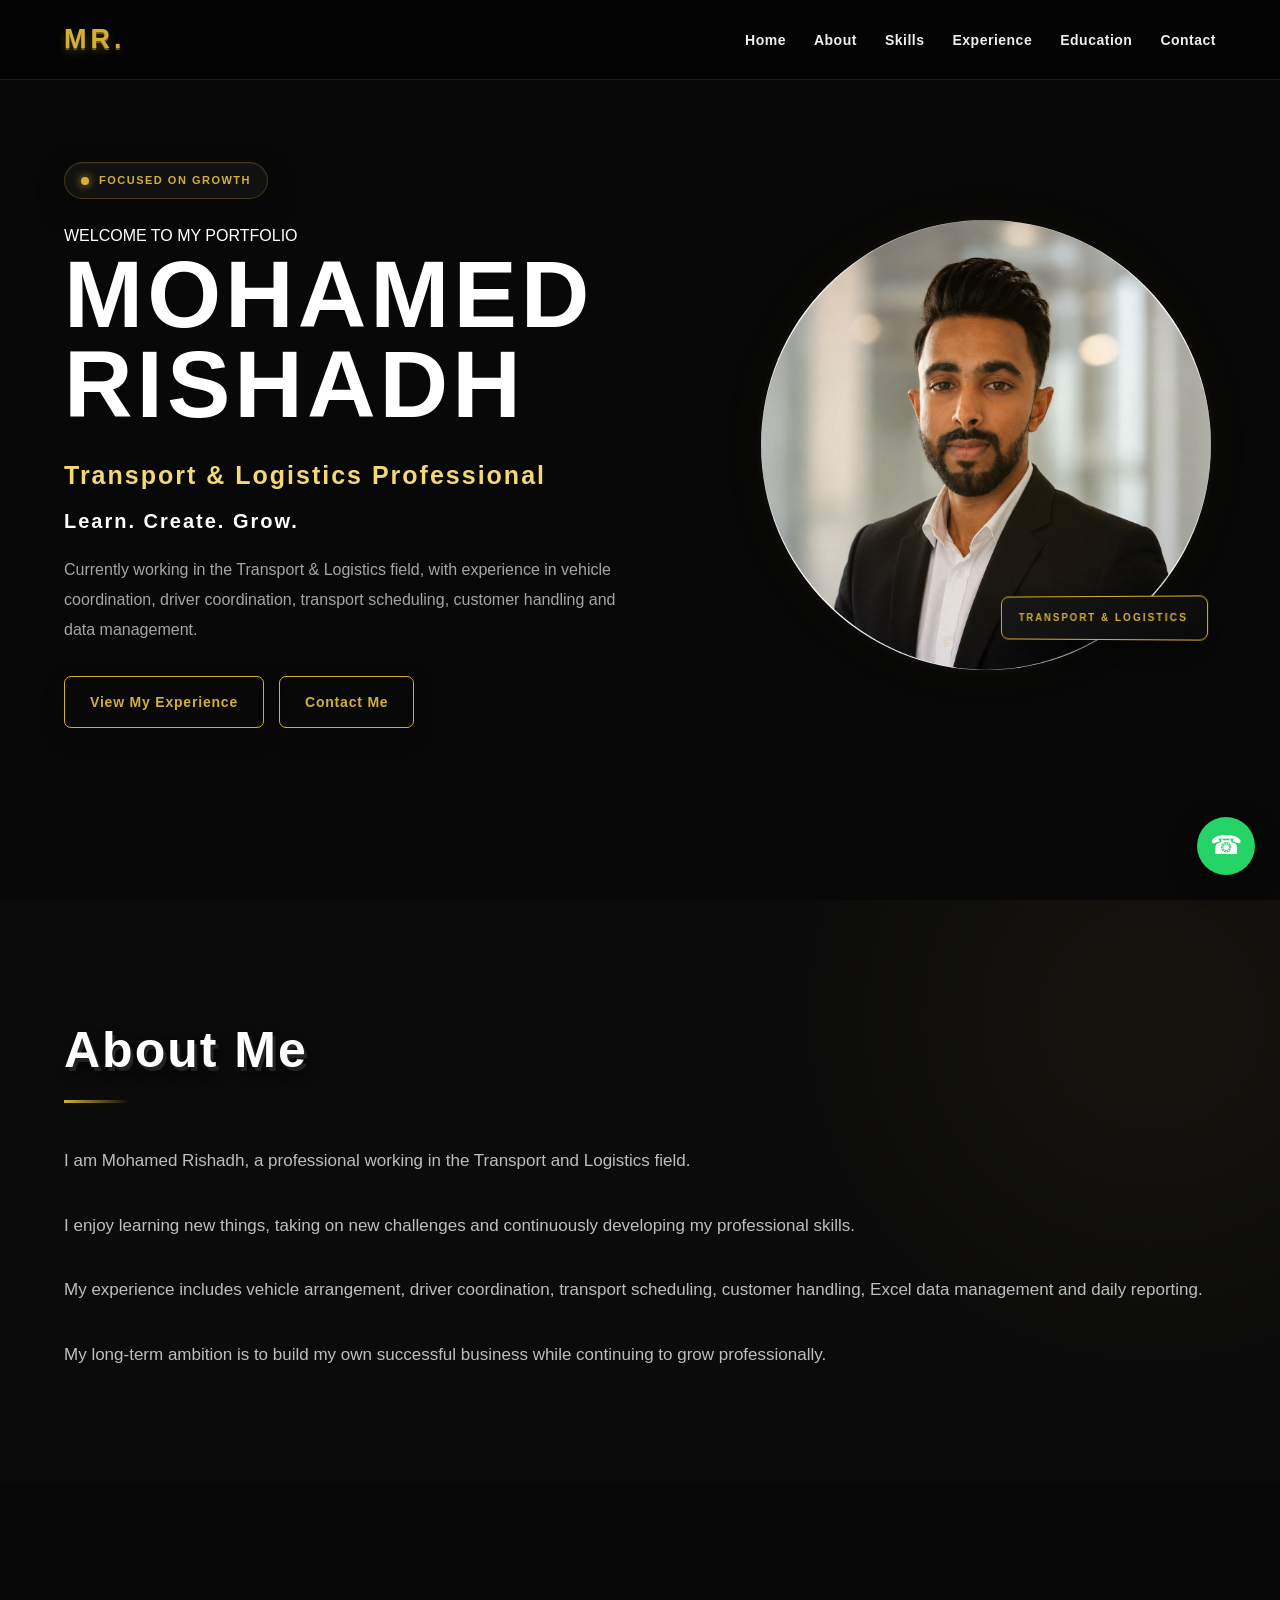
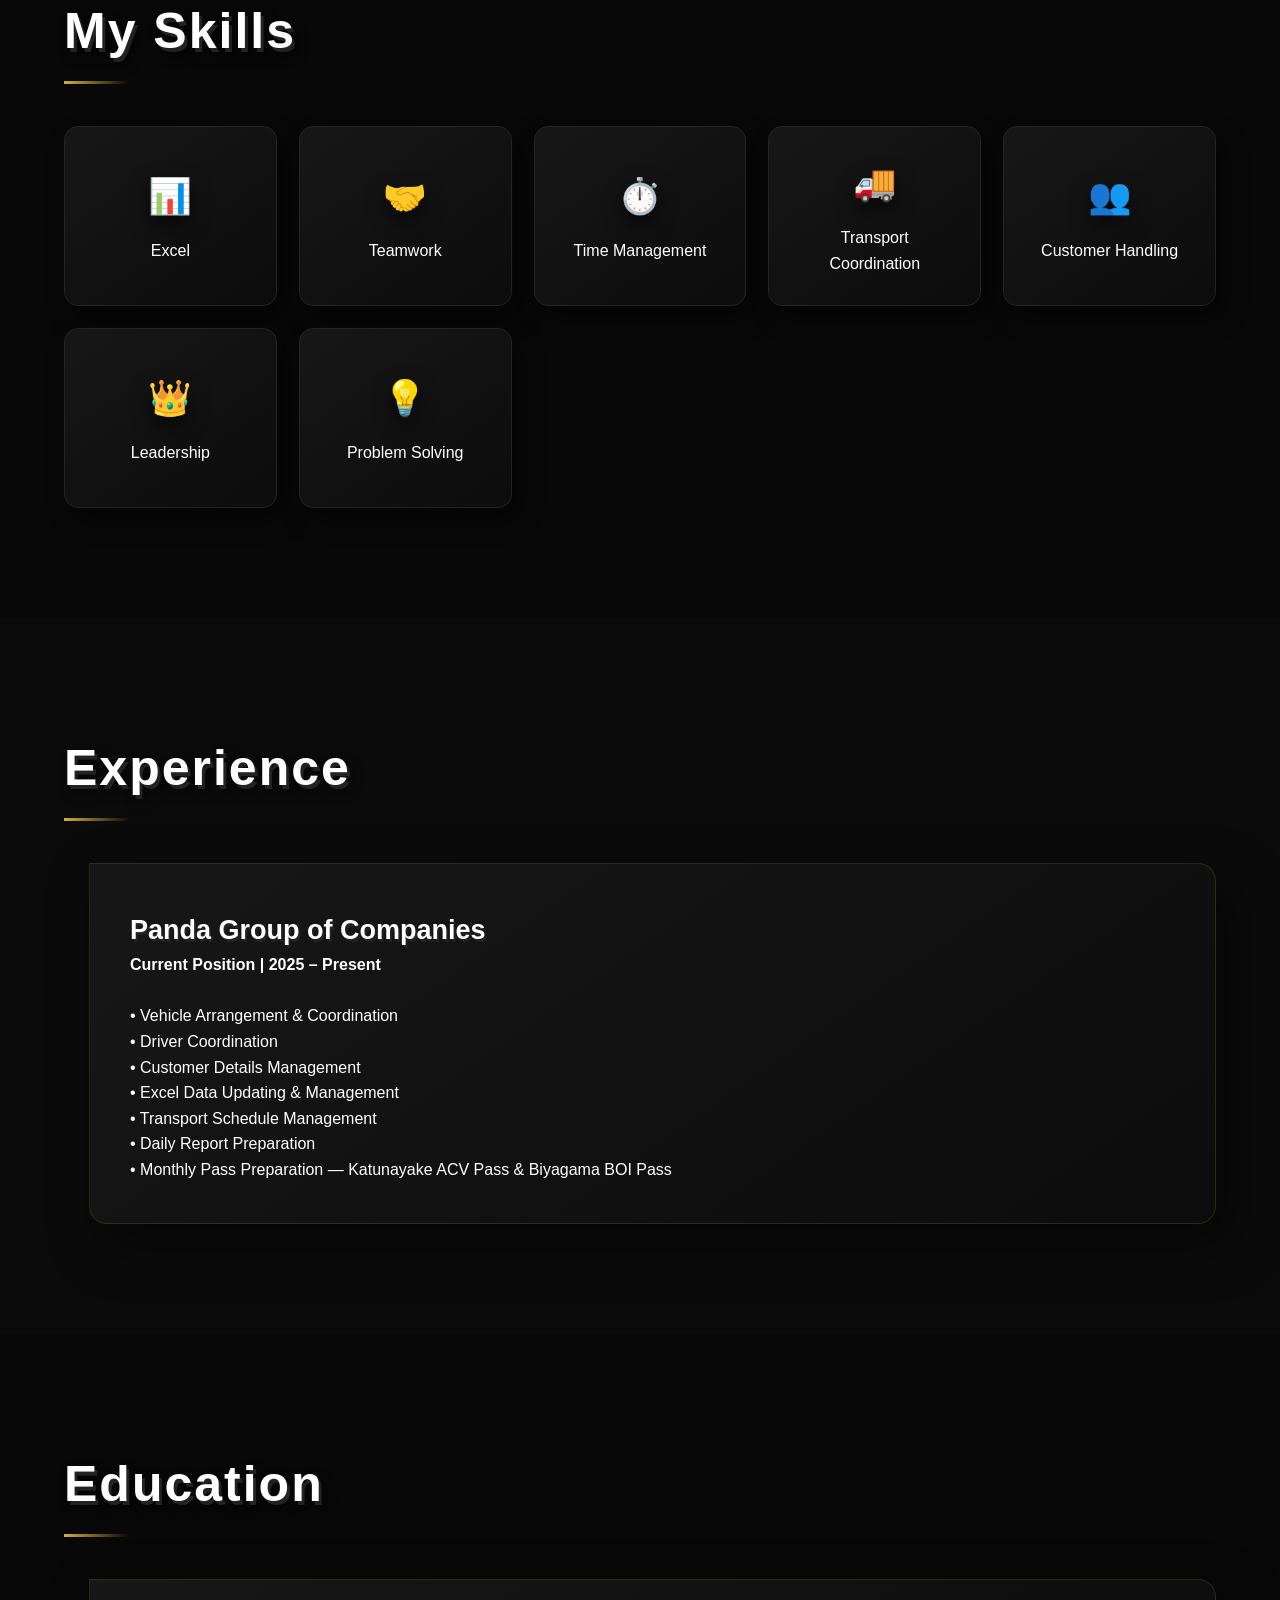
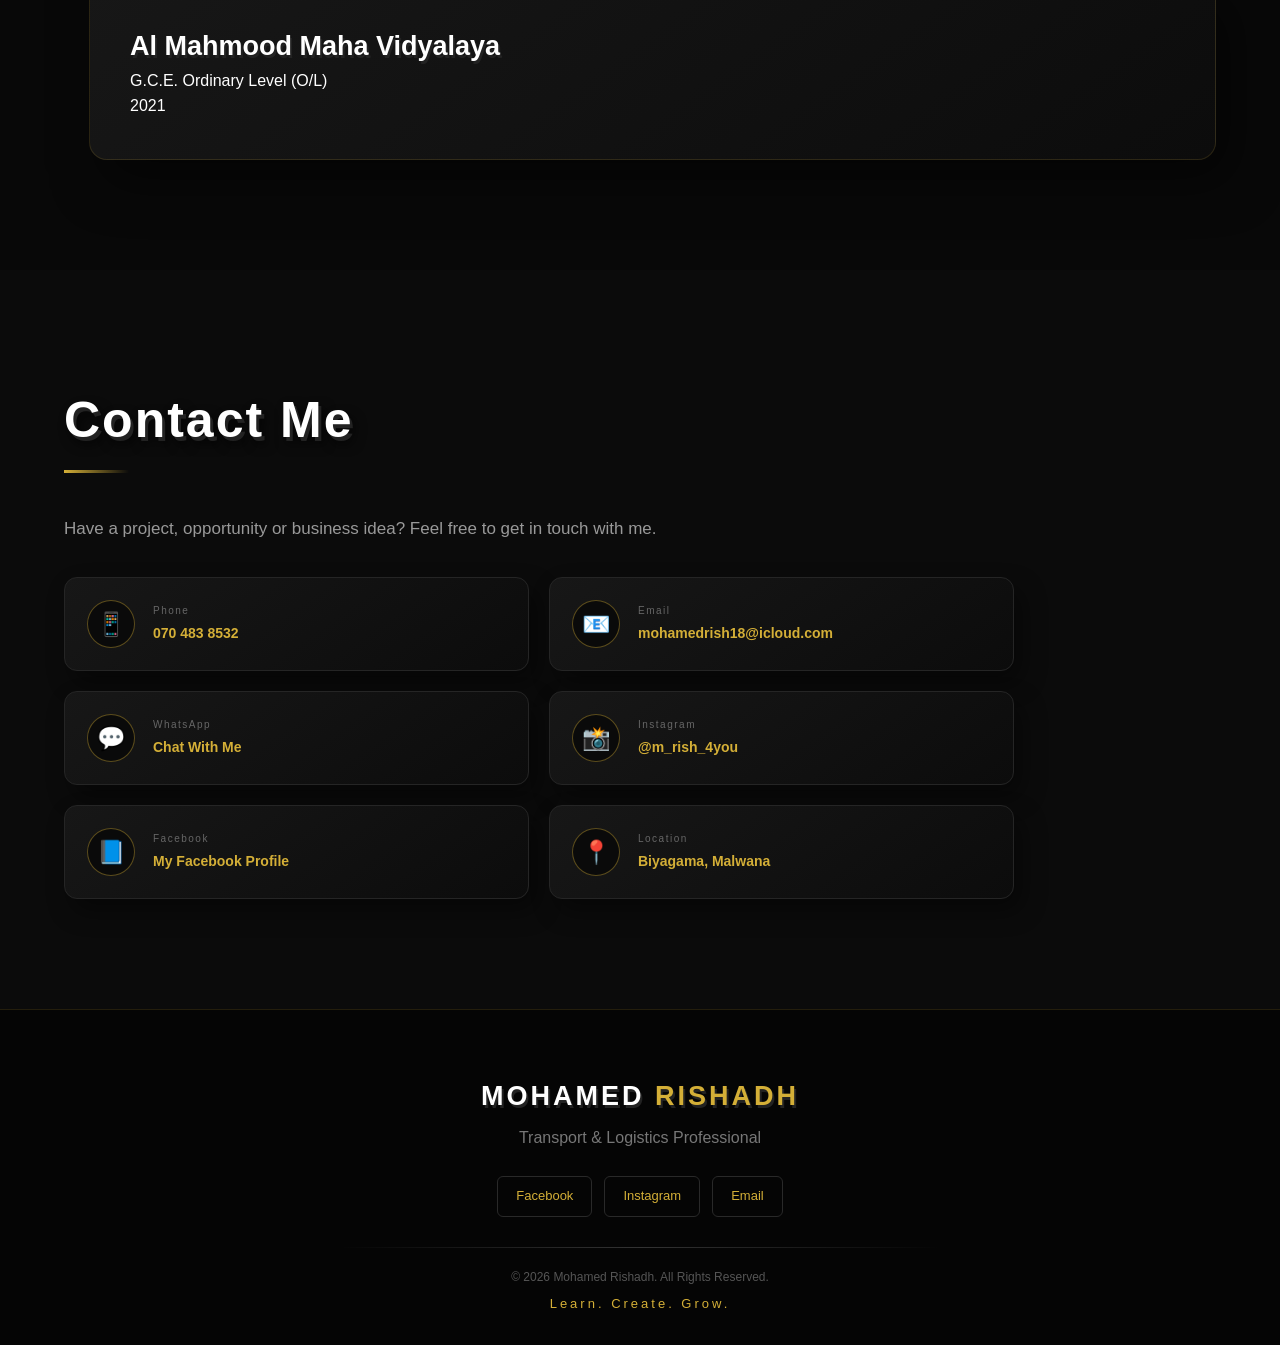
==== index.html @ c98943e2 "Revise index.html for improved content and layout Updated the HTML structure and content for the por" ====
<!DOCTYPE html>
<html lang="en">

<head>
    <meta charset="UTF-8">

    <meta name="viewport" content="width=device-width, initial-scale=1.0">

    <title>Mohamed Rishadh | Transport & Logistics Professional</title>

    <meta name="description"
        content="Mohamed Rishadh – Transport & Logistics Professional. Explore my experience, skills, education and professional portfolio.">

    <meta name="keywords"
        content="Mohamed Rishadh, Rishadh, Transport Logistics, Panda Group, Logistics Professional, Sri Lanka">

    <meta name="author" content="Mohamed Rishadh">

    <meta name="robots" content="index, follow">

    <!-- Google / Social Preview -->
    <meta property="og:title"
        content="Mohamed Rishadh | Transport & Logistics Professional">

    <meta property="og:description"
        content="Official portfolio website of Mohamed Rishadh.">

    <meta property="og:type" content="website">

    <link rel="stylesheet" href="style.css">
</head>


<body>

    <!-- =========================
         NAVIGATION
    ========================== -->

    <header class="navbar">

        <div class="container nav-content">

            <div class="logo">
                MR.
            </div>

            <nav>

                <button class="menu-btn" onclick="toggleMenu()">
                    ☰
                </button>

                <ul class="nav-links">

                    <li>
                        <a href="#home">Home</a>
                    </li>

                    <li>
                        <a href="#about">About</a>
                    </li>

                    <li>
                        <a href="#skills">Skills</a>
                    </li>

                    <li>
                        <a href="#experience">Experience</a>
                    </li>

                    <li>
                        <a href="#education">Education</a>
                    </li>

                    <li>
                        <a href="#contact">Contact</a>
                    </li>

                </ul>

            </nav>

        </div>

    </header>



    <!-- =========================
         HERO
    ========================== -->

    <section class="hero" id="home">

        <div class="container hero-layout">

            <!-- LEFT -->

            <div class="hero-content">

                <div class="status-badge">

                    <span class="status-dot"></span>

                    FOCUSED ON GROWTH

                </div>


                <p class="gold">
                    WELCOME TO MY PORTFOLIO
                </p>


                <h1>

                    MOHAMED

                    <br>

                    <span class="gold">
                        RISHADH
                    </span>

                </h1>


                <!-- CURRENT JOB -->

                <h2>
                    Transport & Logistics Professional
                </h2>


                <p class="hero-tagline">
                    Learn. Create. Grow.
                </p>


                <p class="hero-description">

                    Currently working in the Transport & Logistics field,
                    with experience in vehicle coordination, driver coordination,
                    transport scheduling, customer handling and data management.

                </p>


                <div class="hero-buttons">

                    <a href="#experience" class="btn">
                        View My Experience
                    </a>


                    <a href="#contact" class="btn btn-outline">
                        Contact Me
                    </a>

                </div>

            </div>



            <!-- RIGHT PHOTO -->

            <div class="hero-photo">

                <div class="photo-glow"></div>


                <img src="profile.jpg.png"
                    alt="Mohamed Rishadh"
                    class="profile-photo">


                <div class="photo-badge">

                    TRANSPORT & LOGISTICS

                </div>

            </div>

        </div>

    </section>



    <!-- =========================
         ABOUT
    ========================== -->

    <section id="about">

        <div class="container">

            <h2 class="section-title">
                About Me
            </h2>


            <p class="about-text">

                I am Mohamed Rishadh, a professional working in the
                Transport and Logistics field.

                <br><br>

                I enjoy learning new things, taking on new challenges
                and continuously developing my professional skills.

                <br><br>

                My experience includes vehicle arrangement,
                driver coordination, transport scheduling,
                customer handling, Excel data management and
                daily reporting.

                <br><br>

                My long-term ambition is to build my own successful
                business while continuing to grow professionally.

            </p>

        </div>

    </section>



    <!-- =========================
         SKILLS
    ========================== -->

    <section id="skills">

        <div class="container">

            <h2 class="section-title">
                My Skills
            </h2>


            <div class="skills-grid">


                <div class="skill-card">

                    <span class="skill-icon">
                        📊
                    </span>

                    <span>
                        Excel
                    </span>

                </div>



                <div class="skill-card">

                    <span class="skill-icon">
                        🤝
                    </span>

                    <span>
                        Teamwork
                    </span>

                </div>



                <div class="skill-card">

                    <span class="skill-icon">
                        ⏱️
                    </span>

                    <span>
                        Time Management
                    </span>

                </div>



                <div class="skill-card">

                    <span class="skill-icon">
                        🚚
                    </span>

                    <span>
                        Transport Coordination
                    </span>

                </div>



                <div class="skill-card">

                    <span class="skill-icon">
                        👥
                    </span>

                    <span>
                        Customer Handling
                    </span>

                </div>



                <div class="skill-card">

                    <span class="skill-icon">
                        👑
                    </span>

                    <span>
                        Leadership
                    </span>

                </div>



                <div class="skill-card">

                    <span class="skill-icon">
                        💡
                    </span>

                    <span>
                        Problem Solving
                    </span>

                </div>

            </div>

        </div>

    </section>



    <!-- =========================
         EXPERIENCE
    ========================== -->

    <section id="experience">

        <div class="container">

            <h2 class="section-title">
                Experience
            </h2>


            <div class="experience-card">

                <h3>
                    Panda Group of Companies
                </h3>


                <p>
                    <strong>
                        Current Position | 2025 – Present
                    </strong>
                </p>


                <br>


                <p>
                    • Vehicle Arrangement & Coordination
                </p>


                <p>
                    • Driver Coordination
                </p>


                <p>
                    • Customer Details Management
                </p>


                <p>
                    • Excel Data Updating & Management
                </p>


                <p>
                    • Transport Schedule Management
                </p>


                <p>
                    • Daily Report Preparation
                </p>


                <p>
                    • Monthly Pass Preparation — Katunayake ACV Pass
                    & Biyagama BOI Pass
                </p>

            </div>

        </div>

    </section>



    <!-- =========================
         EDUCATION
    ========================== -->

    <section id="education">

        <div class="container">

            <h2 class="section-title">
                Education
            </h2>


            <div class="experience-card">

                <h3>
                    Al Mahmood Maha Vidyalaya
                </h3>


                <p>
                    G.C.E. Ordinary Level (O/L)
                </p>


                <p>
                    2021
                </p>

            </div>

        </div>

    </section>



    <!-- =========================
         CONTACT
    ========================== -->

    <section id="contact">

        <div class="container">

            <h2 class="section-title">
                Contact Me
            </h2>


            <p class="contact-intro">

                Have a project, opportunity or business idea?

                Feel free to get in touch with me.

            </p>


            <div class="contact-grid">


                <!-- PHONE -->

                <a href="tel:+94704838532"
                    class="contact-card">

                    <span class="contact-icon">
                        📱
                    </span>

                    <span>

                        <small>
                            Phone
                        </small>

                        <strong>
                            070 483 8532
                        </strong>

                    </span>

                </a>



                <!-- EMAIL -->

                <a href="mailto:mohamedrish18@icloud.com"
                    class="contact-card">

                    <span class="contact-icon">
                        📧
                    </span>

                    <span>

                        <small>
                            Email
                        </small>

                        <strong>
                            mohamedrish18@icloud.com
                        </strong>

                    </span>

                </a>



                <!-- WHATSAPP -->

                <a href="https://wa.me/94704838532"
                    target="_blank"
                    class="contact-card">

                    <span class="contact-icon">
                        💬
                    </span>

                    <span>

                        <small>
                            WhatsApp
                        </small>

                        <strong>
                            Chat With Me
                        </strong>

                    </span>

                </a>



                <!-- INSTAGRAM -->

                <a href="https://www.instagram.com/m_rish_4you"
                    target="_blank"
                    class="contact-card">

                    <span class="contact-icon">
                        📸
                    </span>

                    <span>

                        <small>
                            Instagram
                        </small>

                        <strong>
                            @m_rish_4you
                        </strong>

                    </span>

                </a>



                <!-- FACEBOOK -->

                <a href="https://www.facebook.com/share/1R2MmjTB9F/?mibextid=wwXIfr"
                    target="_blank"
                    class="contact-card">

                    <span class="contact-icon">
                        📘
                    </span>

                    <span>

                        <small>
                            Facebook
                        </small>

                        <strong>
                            My Facebook Profile
                        </strong>

                    </span>

                </a>



                <!-- LOCATION -->

                <div class="contact-card">

                    <span class="contact-icon">
                        📍
                    </span>

                    <span>

                        <small>
                            Location
                        </small>

                        <strong>
                            Biyagama, Malwana
                        </strong>

                    </span>

                </div>


            </div>

        </div>

    </section>



    <!-- =========================
         FOOTER
    ========================== -->

    <footer>

        <div class="footer-content">


            <h3>

                MOHAMED

                <span>
                    RISHADH
                </span>

            </h3>


            <p>
                Transport & Logistics Professional
            </p>


            <div class="social-links">


                <a href="https://www.facebook.com/share/1R2MmjTB9F/?mibextid=wwXIfr"
                    target="_blank">

                    Facebook

                </a>


                <a href="https://www.instagram.com/m_rish_4you"
                    target="_blank">

                    Instagram

                </a>


                <a href="mailto:mohamedrish18@icloud.com">

                    Email

                </a>


            </div>


            <div class="footer-line"></div>


            <p class="copyright">

                © 2026 Mohamed Rishadh.
                All Rights Reserved.

            </p>


            <p class="tagline">

                Learn. Create. Grow.

            </p>


        </div>

    </footer>



    <!-- =========================
         WHATSAPP FLOATING BUTTON
    ========================== -->

    <a href="https://wa.me/94704838532"
        class="whatsapp-btn"
        target="_blank"
        aria-label="Chat on WhatsApp">

        ☎

    </a>



    <!-- =========================
         SCROLL TO TOP
    ========================== -->

    <button id="topBtn"
        onclick="scrollToTop()"
        aria-label="Back to top">

        ↑

    </button>



    <!-- =========================
         JAVASCRIPT
    ========================== -->

    <script>

        /* Mobile Menu */

        function toggleMenu() {

            document
                .querySelector(".nav-links")
                .classList
                .toggle("active");

        }



        /* Scroll To Top */

        const topBtn =
            document.getElementById("topBtn");


        window.addEventListener("scroll", function () {

            if (window.scrollY > 400) {

                topBtn.classList.add("show");

            } else {

                topBtn.classList.remove("show");

            }

        });



        function scrollToTop() {

            window.scrollTo({

                top: 0,

                behavior: "smooth"

            });

        }


    </script>


</body>

</html>
---- style.css ----
/* =========================================================
   MOHAMED RISHADH
   PREMIUM 3D DARK GOLD PORTFOLIO
========================================================= */

* {
    margin: 0;
    padding: 0;
    box-sizing: border-box;
}

html {
    scroll-behavior: smooth;
}

body {
    font-family: Arial, Helvetica, sans-serif;
    background: #070707;
    color: #ffffff;
    line-height: 1.6;
    overflow-x: hidden;
}

body::selection {
    background: #d4af37;
    color: #000;
}

:root {
    --gold: #d4af37;
    --gold-light: #f3d875;
    --gold-dark: #8d6d16;
    --black: #070707;
    --dark: #0d0d0d;
    --card: #111111;
    --text: #ffffff;
    --muted: #999999;
}


/* =========================================================
   CONTAINER
========================================================= */

.container {
    width: 90%;
    max-width: 1200px;
    margin: auto;
}


/* =========================================================
   NAVBAR
========================================================= */

.navbar {
    position: fixed;
    top: 0;
    left: 0;
    width: 100%;
    padding: 18px 0;

    background: rgba(5, 5, 5, 0.78);

    backdrop-filter: blur(18px);
    -webkit-backdrop-filter: blur(18px);

    border-bottom: 1px solid rgba(212, 175, 55, 0.15);

    z-index: 1000;
}

.nav-content {
    display: flex;
    justify-content: space-between;
    align-items: center;
}

.logo {
    font-size: 27px;
    font-weight: 900;
    letter-spacing: 4px;

    color: var(--gold);

    text-shadow:
        0 2px 0 #705710,
        0 5px 10px rgba(212, 175, 55, 0.25);
}

.logo span {
    color: #ffffff;
}

.nav-links {
    display: flex;
    align-items: center;
    gap: 28px;
    list-style: none;
}

.nav-links a {
    position: relative;

    color: #eeeeee;
    text-decoration: none;

    font-size: 14px;
    font-weight: 600;
    letter-spacing: 0.5px;

    transition: 0.3s ease;
}

.nav-links a::after {
    content: "";

    position: absolute;

    left: 0;
    bottom: -7px;

    width: 0;
    height: 2px;

    background: var(--gold);

    transition: 0.3s ease;
}

.nav-links a:hover {
    color: var(--gold);
}

.nav-links a:hover::after {
    width: 100%;
}


/* =========================================================
   MOBILE MENU
========================================================= */

.menu-btn {
    display: none;

    background: transparent;

    border: 1px solid var(--gold);

    color: var(--gold);

    font-size: 22px;

    padding: 5px 11px;

    border-radius: 6px;

    cursor: pointer;
}


/* =========================================================
   HERO
========================================================= */

.hero {
    position: relative;

    min-height: 100vh;

    display: flex;
    align-items: center;

    padding-top: 100px;

    overflow: hidden;

    background:
        radial-gradient(
            circle at 80% 50%,
            rgba(212,175,55,0.08),
            transparent 30%
        ),
        #070707;
}

.hero-background {
    position: absolute;

    inset: 0;

    pointer-events: none;
}

.grid-background {
    position: absolute;

    inset: 0;

    opacity: 0.12;

    background-image:
        linear-gradient(
            rgba(212,175,55,0.08) 1px,
            transparent 1px
        ),
        linear-gradient(
            90deg,
            rgba(212,175,55,0.08) 1px,
            transparent 1px
        );

    background-size: 70px 70px;

    mask-image: linear-gradient(
        to bottom,
        black,
        transparent
    );
}

.orb {
    position: absolute;

    border-radius: 50%;

    filter: blur(80px);

    opacity: 0.12;

    background: var(--gold);

    animation: floatOrb 8s ease-in-out infinite;
}

.orb-one {
    width: 400px;
    height: 400px;

    right: -150px;
    top: 15%;
}

.orb-two {
    width: 250px;
    height: 250px;

    left: -100px;
    bottom: 5%;

    animation-delay: 2s;
}

.orb-three {
    width: 150px;
    height: 150px;

    right: 40%;
    top: 10%;

    opacity: 0.06;

    animation-delay: 4s;
}

@keyframes floatOrb {

    0% {
        transform: translate(0, 0);
    }

    50% {
        transform: translate(30px, -40px);
    }

    100% {
        transform: translate(0, 0);
    }

}


/* =========================================================
   HERO LAYOUT
========================================================= */

.hero-layout {
    position: relative;
    z-index: 2;

    display: grid;

    grid-template-columns:
        1.15fr
        0.85fr;

    align-items: center;

    gap: 70px;
}

.hero-content {
    animation: heroReveal 1s ease forwards;
}

@keyframes heroReveal {

    from {
        opacity: 0;
        transform: translateY(35px);
    }

    to {
        opacity: 1;
        transform: translateY(0);
    }

}


/* =========================================================
   STATUS
========================================================= */

.status-badge {
    display: inline-flex;

    align-items: center;

    gap: 10px;

    padding: 9px 16px;

    margin-bottom: 24px;

    border: 1px solid rgba(212,175,55,0.25);

    border-radius: 30px;

    background: rgba(20,20,20,0.75);

    color: var(--gold);

    font-size: 11px;

    font-weight: bold;

    letter-spacing: 1.5px;

    box-shadow:
        inset 0 1px 0 rgba(255,255,255,0.05),
        0 10px 30px rgba(0,0,0,0.3);
}

.status-dot {
    width: 8px;
    height: 8px;

    border-radius: 50%;

    background: var(--gold);

    box-shadow:
        0 0 10px var(--gold);

    animation: pulse 2s infinite;
}

@keyframes pulse {

    0%, 100% {
        transform: scale(1);
        opacity: 1;
    }

    50% {
        transform: scale(0.65);
        opacity: 0.5;
    }

}


/* =========================================================
   HERO TEXT
========================================================= */

.welcome-text {
    color: var(--gold);

    font-size: 13px;

    letter-spacing: 5px;

    font-weight: bold;

    margin-bottom: 20px;
}

.hero h1 {
    font-size: clamp(50px, 8vw, 95px);

    line-height: 0.95;

    letter-spacing: 4px;

    margin-bottom: 25px;

    font-weight: 900;
}


/* =========================================================
   3D TEXT
========================================================= */

.three-d-text {
    display: inline-block;

    color: #eeeeee;

    text-shadow:
        1px 1px 0 #777,
        2px 2px 0 #666,
        3px 3px 0 #555,
        4px 4px 0 #444,
        5px 5px 0 #333,
        8px 10px 18px rgba(0,0,0,0.8);

    transition: 0.4s ease;
}

.gold-text {
    color: var(--gold);

    text-shadow:
        1px 1px 0 #a78624,
        2px 2px 0 #8d6d16,
        3px 3px 0 #72570f,
        4px 4px 0 #5a450c,
        5px 5px 0 #423309,
        8px 10px 20px rgba(0,0,0,0.9),
        0 0 25px rgba(212,175,55,0.18);
}

.three-d-text:hover {
    transform:
        perspective(500px)
        rotateX(5deg)
        translateY(-4px);
}


.hero h2 {
    color: var(--gold-light);

    font-size: 25px;

    font-weight: 600;

    letter-spacing: 2px;

    margin-bottom: 10px;
}

.hero-tagline {
    color: #ffffff;

    font-size: 20px;

    font-weight: bold;

    letter-spacing: 2px;

    margin-top: 8px;
}

.hero-description {
    max-width: 560px;

    margin-top: 18px;

    color: #a5a5a5;

    font-size: 16px;

    line-height: 1.9;
}


/* =========================================================
   BUTTONS
========================================================= */

.hero-buttons {
    display: flex;

    gap: 15px;

    flex-wrap: wrap;

    margin-top: 30px;
}

.btn {
    position: relative;

    display: inline-block;

    padding: 14px 25px;

    border: 1px solid var(--gold);

    border-radius: 7px;

    color: var(--gold);

    text-decoration: none;

    font-size: 14px;

    font-weight: bold;

    letter-spacing: 0.8px;

    overflow: hidden;

    transition: 0.35s ease;

    box-shadow:
        0 8px 20px rgba(0,0,0,0.3);
}

.btn:hover {
    color: #000;

    background: var(--gold);

    transform:
        translateY(-4px)
        scale(1.02);

    box-shadow:
        0 12px 30px rgba(212,175,55,0.25);
}

.btn-outline {
    background: transparent;
}


/* =========================================================
   HERO PHOTO
========================================================= */

.hero-photo {
    position: relative;

    min-height: 500px;

    display: flex;

    align-items: center;

    justify-content: center;
}

.photo-glow {
    position: absolute;

    width: 350px;
    height: 350px;

    border-radius: 50%;

    background: var(--gold);

    opacity: 0.09;

    filter: blur(55px);

    animation: photoGlow 5s ease-in-out infinite;
}

@keyframes photoGlow {

    0%,100% {
        transform: scale(1);
    }

    50% {
        transform: scale(1.12);
    }

}

.photo-container {
    position: relative;

    width: 320px;
    height: 320px;

    padding: 8px;

    border-radius: 50%;

    background:
        linear-gradient(
            145deg,
            #f3d875,
            #8d6d16,
            #d4af37,
            #5a450c
        );

    box-shadow:
        0 0 0 4px #111,
        0 0 0 6px rgba(212,175,55,0.4),
        0 25px 70px rgba(0,0,0,0.8),
        0 0 50px rgba(212,175,55,0.18);

    z-index: 3;

    animation: photoFloat 6s ease-in-out infinite;
}

@keyframes photoFloat {

    0%,100% {
        transform: translateY(0);
    }

    50% {
        transform: translateY(-12px);
    }

}

.profile-photo {
    width: 100%;
    height: 100%;

    object-fit: cover;

    border-radius: 50%;

    display: block;

    border: 5px solid #090909;
}


/* =========================================================
   PHOTO RINGS
========================================================= */

.photo-ring {
    position: absolute;

    border: 1px solid rgba(212,175,55,0.25);

    border-radius: 50%;

    pointer-events: none;
}

.ring-one {
    width: 390px;
    height: 390px;

    animation:
        ringRotate 15s linear infinite;
}

.ring-two {
    width: 460px;
    height: 460px;

    border-style: dashed;

    opacity: 0.3;

    animation:
        ringRotate 25s linear infinite reverse;
}

@keyframes ringRotate {

    from {
        transform: rotate(0deg);
    }

    to {
        transform: rotate(360deg);
    }

}


/* =========================================================
   PHOTO BADGE
========================================================= */

.photo-badge {
    position: absolute;

    right: 10px;
    bottom: 55px;

    z-index: 5;

    padding: 13px 18px;

    background:
        linear-gradient(
            145deg,
            #171717,
            #0a0a0a
        );

    border: 1px solid var(--gold);

    border-radius: 8px;

    color: var(--gold);

    font-size: 10px;

    font-weight: bold;

    letter-spacing: 2px;

    box-shadow:
        0 15px 35px rgba(0,0,0,0.6);

    transform:
        perspective(500px)
        rotateY(-8deg);
}

.photo-badge span {
    margin: 0 5px;

    color: #ffffff;
}


/* =========================================================
   SECTIONS
========================================================= */

section {
    position: relative;

    padding: 110px 0;

    overflow: hidden;
}

section:nth-of-type(even) {
    background: #0b0b0b;
}

section:nth-of-type(odd) {
    background: #080808;
}

.small-title {
    color: var(--gold);

    font-size: 11px;

    font-weight: bold;

    letter-spacing: 4px;

    margin-bottom: 8px;
}

.section-title {
    position: relative;

    display: inline-block;

    color: #ffffff;

    font-size: clamp(35px, 5vw, 50px);

    letter-spacing: 2px;

    margin-bottom: 55px;

    font-weight: 800;

    text-shadow:
        3px 4px 0 #222,
        5px 7px 12px rgba(0,0,0,0.8);
}

.section-title::after {
    content: "";

    position: absolute;

    left: 0;

    bottom: -13px;

    width: 65px;

    height: 3px;

    background:
        linear-gradient(
            90deg,
            var(--gold),
            transparent
        );
}


/* =========================================================
   ABOUT
========================================================= */

#about {
    background:
        radial-gradient(
            circle at 90% 20%,
            rgba(212,175,55,0.05),
            transparent 30%
        ),
        #0b0b0b;
}

.about-box {
    position: relative;

    max-width: 900px;

    display: grid;

    grid-template-columns: 90px 1fr;

    gap: 25px;

    padding: 35px;

    background:
        linear-gradient(
            145deg,
            #151515,
            #0c0c0c
        );

    border: 1px solid rgba(212,175,55,0.15);

    border-left: 3px solid var(--gold);

    border-radius: 0 18px 18px 0;

    box-shadow:
        15px 20px 50px rgba(0,0,0,0.45);

    transition: 0.4s ease;
}

.about-box:hover {
    transform: translateX(8px);

    border-color:
        rgba(212,175,55,0.4);

    box-shadow:
        20px 25px 60px rgba(0,0,0,0.55);
}

.about-number {
    color: rgba(212,175,55,0.25);

    font-size: 55px;

    font-weight: 900;

    line-height: 1;
}

.about-text {
    color: #bdbdbd;

    font-size: 17px;

    line-height: 1.9;
}


/* =========================================================
   SKILLS
========================================================= */

.skills-grid {
    display: grid;

    grid-template-columns:
        repeat(auto-fit, minmax(210px, 1fr));

    gap: 22px;
}

.skill-card {
    position: relative;

    min-height: 180px;

    display: flex;

    flex-direction: column;

    align-items: center;

    justify-content: center;

    text-align: center;

    padding: 25px;

    background:
        linear-gradient(
            145deg,
            #171717,
            #0c0c0c
        );

    border: 1px solid #242424;

    border-radius: 14px;

    box-shadow:
        8px 12px 25px rgba(0,0,0,0.45);

    transition:
        transform 0.35s ease,
        border 0.35s ease,
        box-shadow 0.35s ease;
}

.skill-card:hover {
    transform:
        perspective(700px)
        rotateX(5deg)
        rotateY(-5deg)
        translateY(-10px);

    border-color: var(--gold);

    box-shadow:
        15px 20px 45px rgba(0,0,0,0.65),
        0 0 25px rgba(212,175,55,0.08);
}

.skill-card::before {
    content: "";

    position: absolute;

    top: 0;
    left: 20%;

    width: 60%;
    height: 1px;

    background:
        linear-gradient(
            90deg,
            transparent,
            var(--gold),
            transparent
        );

    opacity: 0;

    transition: 0.35s ease;
}

.skill-card:hover::before {
    opacity: 1;
}

.skill-icon {
    font-size: 35px;

    margin-bottom: 14px;

    filter:
        drop-shadow(
            0 8px 10px rgba(0,0,0,0.6)
        );

    transition: 0.35s ease;
}

.skill-card:hover .skill-icon {
    transform:
        translateY(-5px)
        scale(1.15);
}

.skill-card h3 {
    color: var(--gold);

    font-size: 17px;

    margin-bottom: 7px;
}

.skill-card p {
    color: #777777;

    font-size: 12px;
}


/* =========================================================
   EXPERIENCE
========================================================= */

#experience {
    background: #0b0b0b;
}

.timeline {
    position: relative;

    max-width: 950px;

    padding-left: 25px;
}

.timeline-line {
    position: absolute;

    left: 0;

    top: 0;
    bottom: 0;

    width: 2px;

    background:
        linear-gradient(
            to bottom,
            var(--gold),
            rgba(212,175,55,0.05)
        );
}

.experience-card {
    position: relative;

    margin-left: 25px;

    padding: 40px;

    background:
        linear-gradient(
            145deg,
            #171717,
            #0c0c0c
        );

    border: 1px solid rgba(212,175,55,0.15);

    border-radius: 0 18px 18px 18px;

    box-shadow:
        15px 20px 50px rgba(0,0,0,0.5);

    transition: 0.4s ease;
}

.experience-card:hover {
    transform:
        translateX(8px)
        translateY(-5px);

    border-color:
        rgba(212,175,55,0.4);

    box-shadow:
        20px 30px 60px rgba(0,0,0,0.65);
}

.timeline-dot {
    position: absolute;

    left: -33px;
    top: 35px;

    width: 14px;
    height: 14px;

    background: var(--gold);

    border: 3px solid #0b0b0b;

    border-radius: 50%;

    box-shadow:
        0 0 18px rgba(212,175,55,0.7);
}

.experience-header {
    display: flex;

    justify-content: space-between;

    align-items: flex-start;

    gap: 20px;
}

.experience-company {
    color: var(--gold);

    font-size: 12px;

    font-weight: bold;

    letter-spacing: 2px;
}

.experience-card h3 {
    font-size: 27px;

    margin-top: 5px;

    color: #ffffff;

    text-shadow:
        2px 3px 0 #222;
}

.experience-date {
    padding: 7px 12px;

    border: 1px solid var(--gold);

    border-radius: 20px;

    color: var(--gold);

    font-size: 11px;

    white-space: nowrap;
}

.experience-role {
    color: #888888;

    margin: 12px 0 25px;
}

.experience-list {
    display: grid;

    grid-template-columns:
        repeat(2, 1fr);

    gap: 10px;
}

.experience-list p {
    padding: 10px;

    color: #bdbdbd;

    background: rgba(255,255,255,0.025);

    border-radius: 6px;

    font-size: 14px;
}

.experience-list span {
    color: var(--gold);

    font-weight: bold;

    margin-right: 8px;
}

.pass-info {
    display: inline-block;

    margin-top: 25px;

    padding: 10px 15px;

    border: 1px solid rgba(212,175,55,0.3);

    border-radius: 7px;

    color: #999999;

    font-size: 12px;
}

.pass-info span {
    color: var(--gold);

    margin: 0 8px;
}


/* =========================================================
   EDUCATION
========================================================= */

.education-card {
    position: relative;

    max-width: 750px;

    display: flex;

    align-items: center;

    gap: 30px;

    padding: 40px;

    background:
        linear-gradient(
            145deg,
            #171717,
            #0c0c0c
        );

    border: 1px solid rgba(212,175,55,0.15);

    border-radius: 18px;

    box-shadow:
        15px 20px 50px rgba(0,0,0,0.45);

    transition: 0.4s ease;
}

.education-card:hover {
    transform:
        perspective(700px)
        rotateX(3deg)
        translateY(-8px);

    border-color: var(--gold);
}

.education-icon {
    width: 75px;
    height: 75px;

    display: flex;

    align-items: center;
    justify-content: center;

    border: 1px solid var(--gold);

    border-radius: 15px;

    font-size: 35px;

    background: #0b0b0b;

    box-shadow:
        5px 8px 20px rgba(0,0,0,0.5);
}

.education-label {
    color: var(--gold);

    font-size: 11px;

    letter-spacing: 2px;

    font-weight: bold;
}

.education-card h3 {
    font-size: 25px;

    margin: 5px 0;

    text-shadow:
        2px 3px 0 #222;
}

.education-year {
    color: #888888;

    font-size: 14px;
}


/* =========================================================
   CONTACT
========================================================= */

#contact {
    background: #0b0b0b;
}

.contact-intro {
    max-width: 650px;

    color: #999999;

    font-size: 17px;

    margin-bottom: 35px;
}

.contact-grid {
    display: grid;

    grid-template-columns:
        repeat(2, 1fr);

    gap: 20px;

    max-width: 950px;
}

.contact-card {
    display: flex;

    align-items: center;

    gap: 18px;

    padding: 22px;

    background:
        linear-gradient(
            145deg,
            #171717,
            #0c0c0c
        );

    border: 1px solid #252525;

    border-radius: 13px;

    color: white;

    text-decoration: none;

    box-shadow:
        8px 12px 25px rgba(0,0,0,0.4);

    transition: 0.35s ease;
}

.contact-card:hover {
    transform:
        translateY(-7px)
        perspective(600px)
        rotateX(3deg);

    border-color: var(--gold);

    box-shadow:
        12px 20px 40px rgba(0,0,0,0.6);
}

.contact-icon {
    min-width: 48px;

    width: 48px;
    height: 48px;

    display: flex;

    align-items: center;
    justify-content: center;

    border: 1px solid rgba(212,175,55,0.4);

    border-radius: 50%;

    font-size: 23px;

    background: #0a0a0a;
}

.contact-card small {
    display: block;

    color: #666666;

    font-size: 10px;

    letter-spacing: 1.5px;

    margin-bottom: 3px;
}

.contact-card strong {
    display: block;

    color: var(--gold);

    font-size: 14px;

    word-break: break-word;
}


/* =========================================================
   FOOTER
========================================================= */

footer {
    padding: 65px 20px 30px;

    text-align: center;

    background: #050505;

    border-top: 1px solid rgba(212,175,55,0.15);
}

.footer-content h3 {
    font-size: 27px;

    letter-spacing: 3px;

    text-shadow:
        2px 3px 0 #222;
}

.footer-content h3 span {
    color: var(--gold);
}

.footer-content > p {
    color: #777777;

    margin-top: 7px;
}

.social-links {
    display: flex;

    justify-content: center;

    flex-wrap: wrap;

    gap: 12px;

    margin: 25px 0;
}

.social-links a {
    padding: 9px 18px;

    border: 1px solid #292929;

    border-radius: 6px;

    color: var(--gold);

    text-decoration: none;

    font-size: 13px;

    transition: 0.3s ease;
}

.social-links a:hover {
    background: var(--gold);

    color: #000;

    transform: translateY(-4px);
}

.footer-line {
    width: 80%;

    max-width: 600px;

    height: 1px;

    background:
        linear-gradient(
            90deg,
            transparent,
            #333,
            transparent
        );

    margin: 30px auto 20px;
}

.copyright {
    font-size: 12px;

    color: #555555 !important;
}

.tagline {
    color: var(--gold) !important;

    font-size: 13px;

    letter-spacing: 3px;

    margin-top: 8px;
}


/* =========================================================
   WHATSAPP
========================================================= */

.whatsapp-btn {
    position: fixed;

    right: 25px;
    bottom: 25px;

    width: 58px;
    height: 58px;

    display: flex;

    align-items: center;
    justify-content: center;

    border-radius: 50%;

    background: #25d366;

    color: #ffffff;

    text-decoration: none;

    font-size: 26px;

    box-shadow:
        0 8px 25px rgba(0,0,0,0.5);

    z-index: 999;

    transition: 0.3s ease;
}

.whatsapp-btn:hover {
    transform:
        scale(1.12)
        translateY(-4px);

    box-shadow:
        0 12px 30px rgba(37,211,102,0.25);
}


/* =========================================================
   BACK TO TOP
========================================================= */

#topBtn {
    position: fixed;

    right: 30px;
    bottom: 95px;

    width: 48px;
    height: 48px;

    border: 1px solid var(--gold);

    border-radius: 50%;

    background: #111111;

    color: var(--gold);

    font-size: 22px;

    cursor: pointer;

    opacity: 0;

    visibility: hidden;

    transform: translateY(15px);

    transition: 0.3s ease;

    z-index: 998;
}

#topBtn.show {
    opacity: 1;

    visibility: visible;

    transform: translateY(0);
}

#topBtn:hover {
    background: var(--gold);

    color: #000;

    transform:
        translateY(-3px);
}


/* =========================================================
   MOBILE
========================================================= */

@media (max-width: 900px) {

    .nav-links {
        gap: 18px;
    }

    .hero-layout {
        grid-template-columns: 1fr;

        text-align: center;

        gap: 30px;
    }

    .hero-content {
        order: 1;
    }

    .hero-photo {
        order: 2;

        min-height: 430px;
    }

    .hero-description {
        margin-left: auto;
        margin-right: auto;
    }

    .hero-buttons {
        justify-content: center;
    }

    .photo-badge {
        right: 50%;

        transform:
            translateX(50%);
    }

    .photo-badge:hover {
        transform:
            translateX(50%);
    }

}


@media (max-width: 768px) {

    .navbar {
        padding: 15px 0;
    }

    .menu-btn {
        display: block;
    }

    nav {
        position: relative;
    }

    .nav-links {
        display: none;

        position: absolute;

        top: 52px;

        right: 0;

        width: 210px;

        padding: 15px;

        flex-direction: column;

        align-items: stretch;

        gap: 4px;

        background:
            rgba(15,15,15,0.97);

        border:
            1px solid
            rgba(212,175,55,0.25);

        border-radius: 10px;

        box-shadow:
            0 20px 40px rgba(0,0,0,0.6);
    }

    .nav-links.active {
        display: flex;
    }

    .nav-links li {
        padding: 8px;
    }

    .hero {
        padding-top: 110px;
    }

    .hero h1 {
        font-size: 55px;
    }

    .hero h2 {
        font-size: 20px;
    }

    .hero-description {
        font-size: 15px;
    }

    .photo-container {
        width: 250px;
        height: 250px;
    }

    .ring-one {
        width: 310px;
        height: 310px;
    }

    .ring-two {
        width: 370px;
        height: 370px;
    }

    .photo-glow {
        width: 270px;
        height: 270px;
    }

    section {
        padding: 80px 0;
    }

    .about-box {
        grid-template-columns: 1fr;

        padding: 25px;
    }

    .about-number {
        font-size: 35px;
    }

    .experience-header {
        flex-direction: column;
    }

    .experience-date {
        align-self: flex-start;
    }

    .experience-list {
        grid-template-columns: 1fr;
    }

    .contact-grid {
        grid-template-columns: 1fr;
    }

}


@media (max-width: 500px) {

    .container {
        width: 88%;
    }

    .hero h1 {
        font-size: 46px;

        letter-spacing: 2px;
    }

    .hero h2 {
        font-size: 18px;

        letter-spacing: 1px;
    }

    .welcome-text {
        font-size: 10px;

        letter-spacing: 3px;
    }

    .hero-buttons {
        flex-direction: column;

        align-items: stretch;
    }

    .btn {
        width: 100%;

        text-align: center;
    }

    .hero-photo {
        min-height: 360px;
    }

    .photo-container {
        width: 210px;
        height: 210px;
    }

    .ring-one {
        width: 260px;
        height: 260px;
    }

    .ring-two {
        width: 310px;
        height: 310px;
    }

    .photo-badge {
        bottom: 25px;

        font-size: 8px;

        padding: 10px 12px;
    }

    .experience-card {
        margin-left: 15px;

        padding: 25px;
    }

    .timeline-dot {
        left: -23px;
    }

    .education-card {
        flex-direction: column;

        align-items: flex-start;

        padding: 30px;
    }

    .whatsapp-btn {
        right: 18px;

        bottom: 18px;

        width: 52px;
        height: 52px;
    }

    #topBtn {
        right: 20px;

        bottom: 82px;
    }

}


/* =========================================================
   REDUCED MOTION
========================================================= */

@media (prefers-reduced-motion: reduce) {

    *,
    *::before,
    *::after {
        animation-duration: 0.01ms !important;

        animation-iteration-count: 1 !important;

        scroll-behavior: auto !important;

        transition-duration: 0.01ms !important;
    }

}
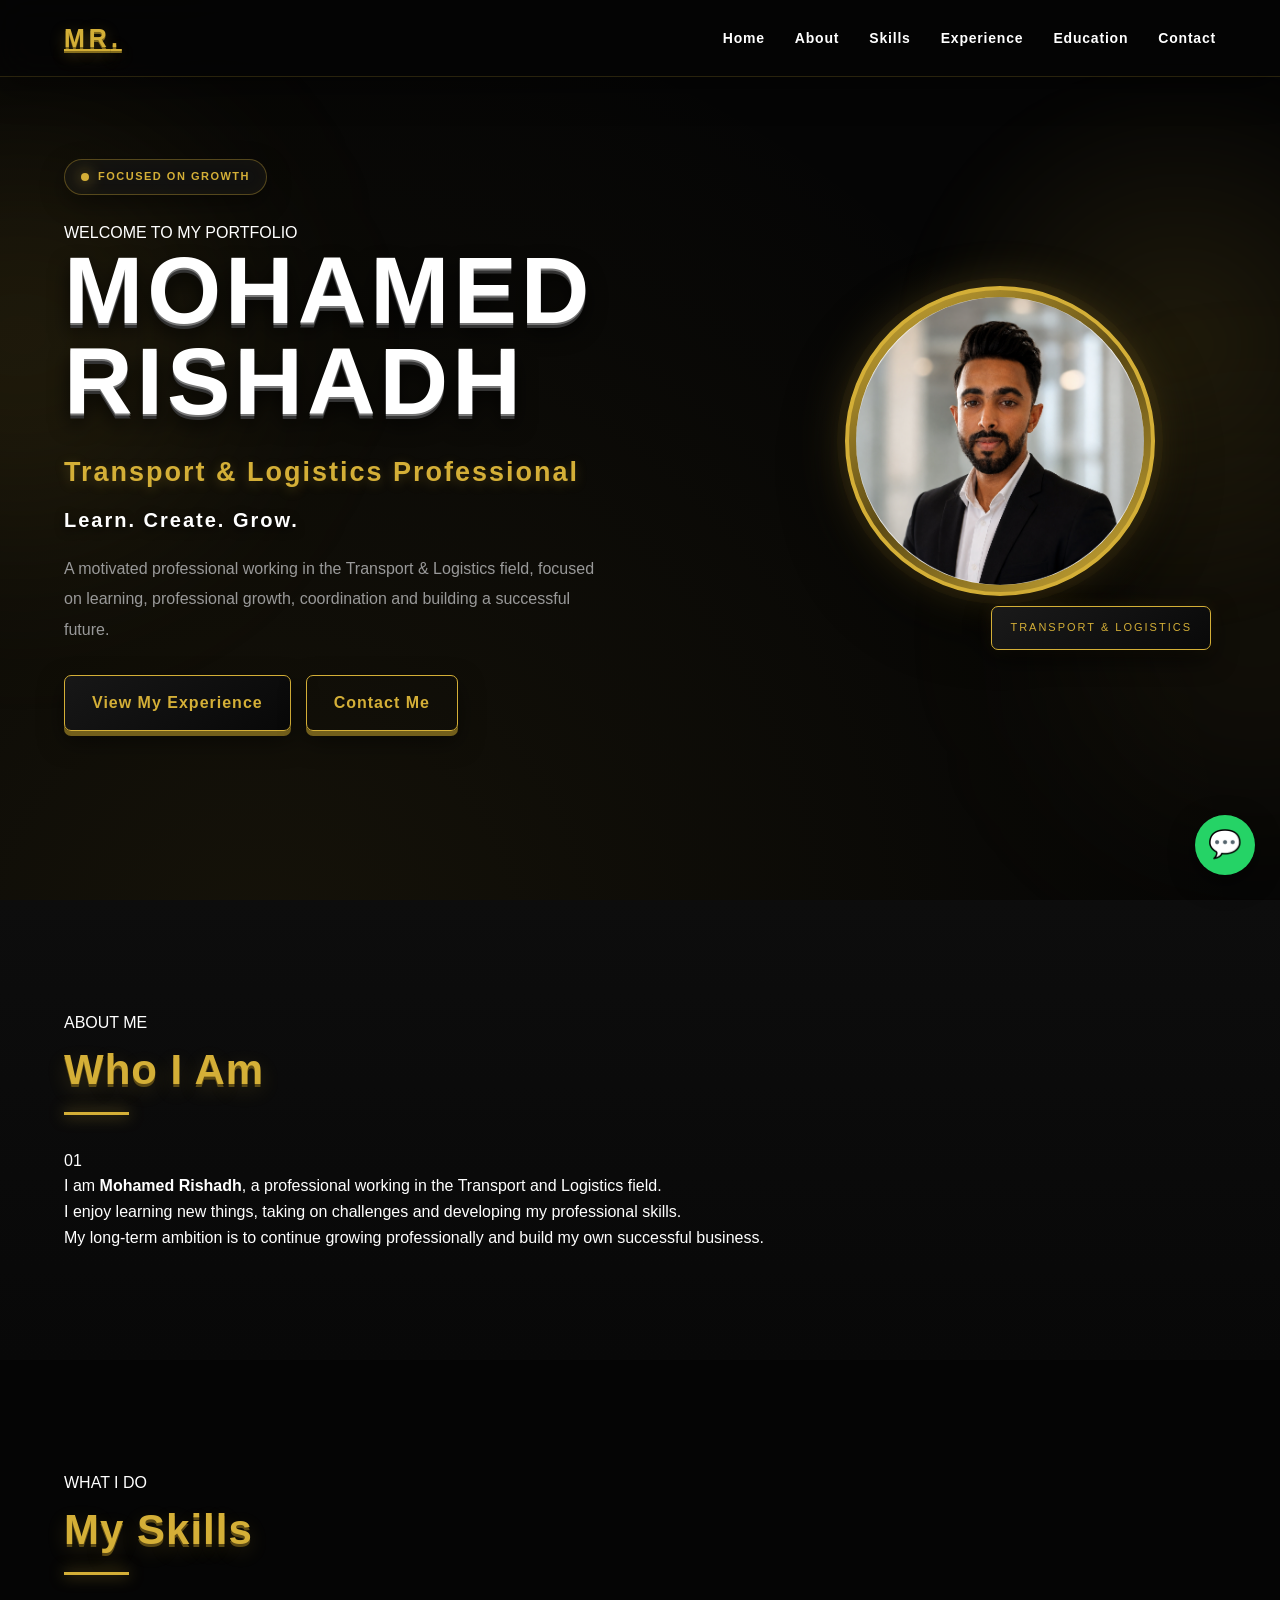
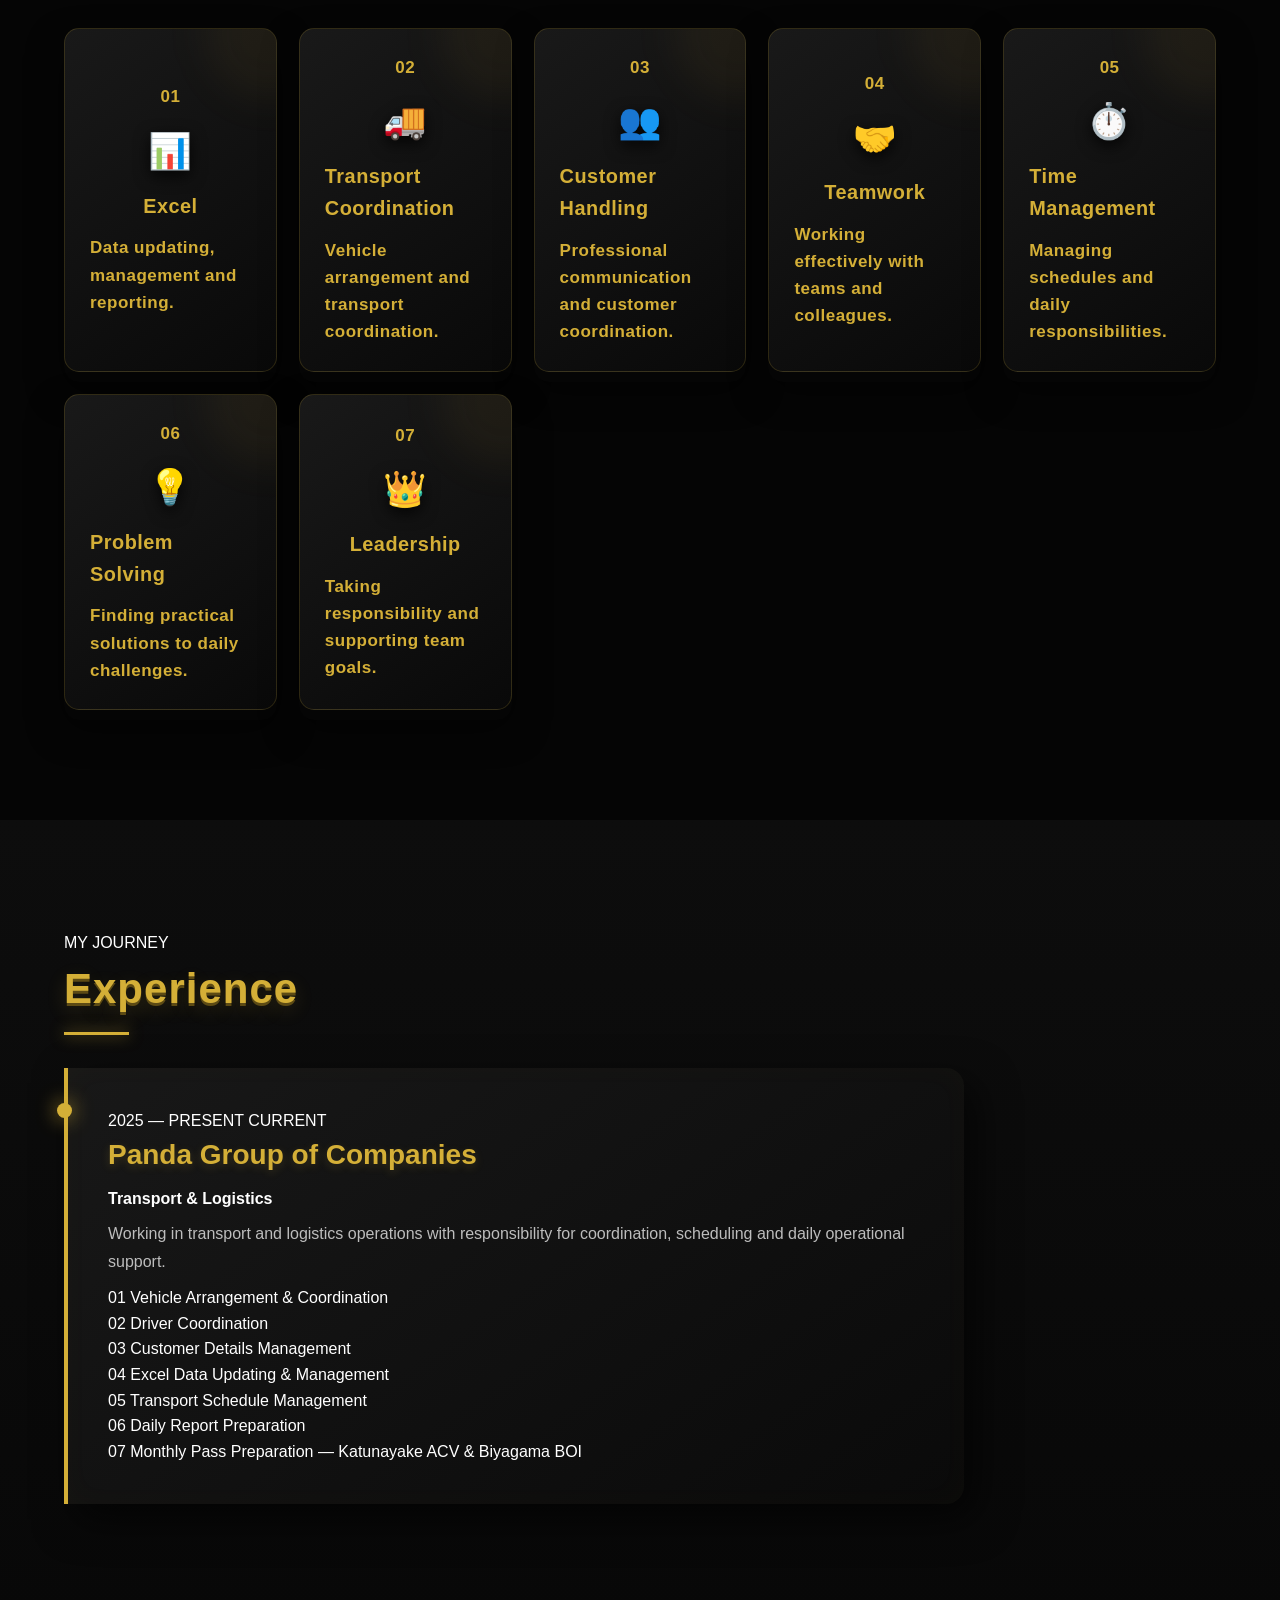
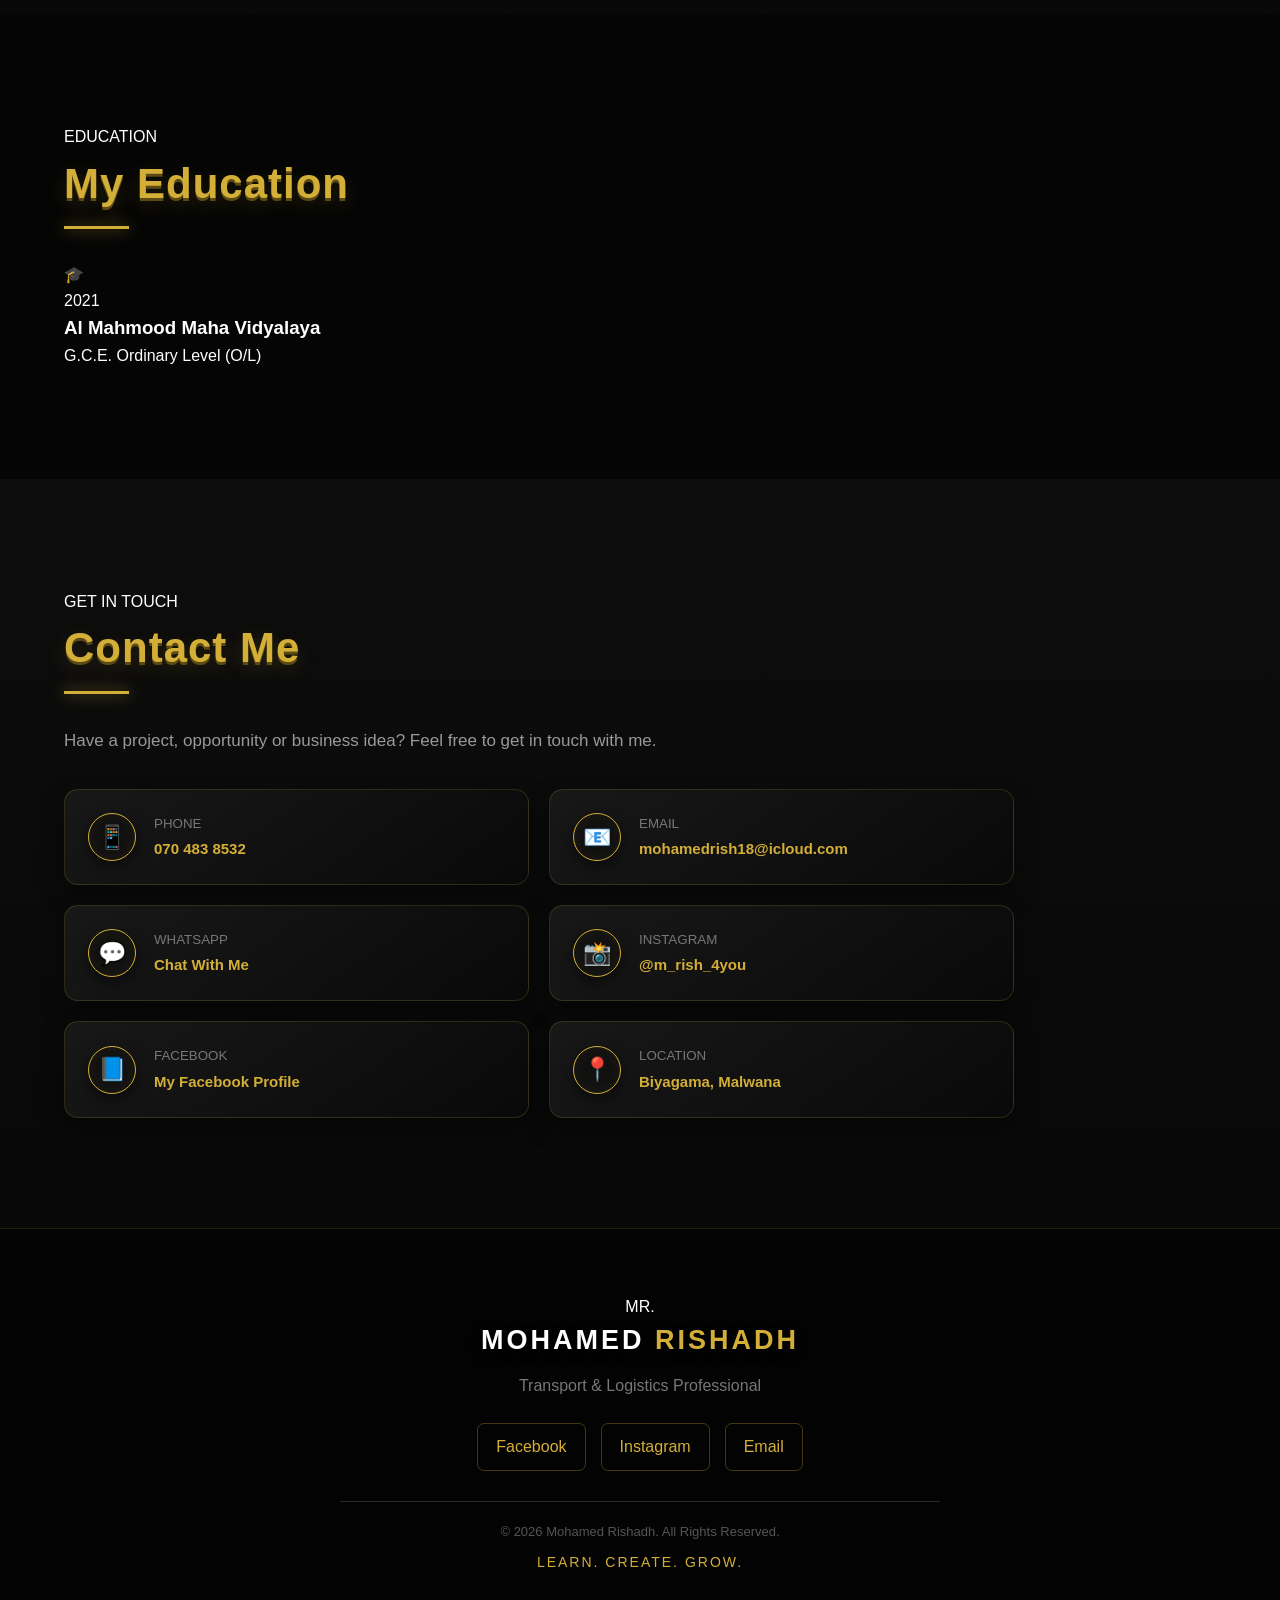
==== commit 7b64a04d: "Refactor index.html for better structure and content Updated HTML structure and content for improved" ====
--- a/index.html
+++ b/index.html
@@ -1,816 +1,913 @@
 <!DOCTYPE html>
 <html lang="en">
-
 <head>
     <meta charset="UTF-8">
-
     <meta name="viewport" content="width=device-width, initial-scale=1.0">
 
     <title>Mohamed Rishadh | Transport & Logistics Professional</title>
 
     <meta name="description"
-        content="Mohamed Rishadh – Transport & Logistics Professional. Explore my experience, skills, education and professional portfolio.">
+          content="Mohamed Rishadh - Transport & Logistics Professional. Explore my experience, skills, education and professional journey.">
 
     <meta name="keywords"
-        content="Mohamed Rishadh, Rishadh, Transport Logistics, Panda Group, Logistics Professional, Sri Lanka">
+          content="Mohamed Rishadh, Transport, Logistics, Sri Lanka, Transport Professional, Logistics Professional">
 
     <meta name="author" content="Mohamed Rishadh">
-
-    <meta name="robots" content="index, follow">
-
-    <!-- Google / Social Preview -->
-    <meta property="og:title"
-        content="Mohamed Rishadh | Transport & Logistics Professional">
-
-    <meta property="og:description"
-        content="Official portfolio website of Mohamed Rishadh.">
-
-    <meta property="og:type" content="website">
 
     <link rel="stylesheet" href="style.css">
 </head>
 
-
 <body>
 
-    <!-- =========================
-         NAVIGATION
-    ========================== -->
-
-    <header class="navbar">
-
-        <div class="container nav-content">
-
-            <div class="logo">
-                MR.
-            </div>
-
-            <nav>
-
-                <button class="menu-btn" onclick="toggleMenu()">
-                    ☰
-                </button>
-
-                <ul class="nav-links">
-
-                    <li>
-                        <a href="#home">Home</a>
-                    </li>
-
-                    <li>
-                        <a href="#about">About</a>
-                    </li>
-
-                    <li>
-                        <a href="#skills">Skills</a>
-                    </li>
-
-                    <li>
-                        <a href="#experience">Experience</a>
-                    </li>
-
-                    <li>
-                        <a href="#education">Education</a>
-                    </li>
-
-                    <li>
-                        <a href="#contact">Contact</a>
-                    </li>
-
-                </ul>
-
-            </nav>
-
-        </div>
-
-    </header>
-
-
-
-    <!-- =========================
-         HERO
-    ========================== -->
-
-    <section class="hero" id="home">
-
-        <div class="container hero-layout">
-
-            <!-- LEFT -->
-
-            <div class="hero-content">
-
-                <div class="status-badge">
-
-                    <span class="status-dot"></span>
-
-                    FOCUSED ON GROWTH
-
-                </div>
-
-
-                <p class="gold">
-                    WELCOME TO MY PORTFOLIO
-                </p>
-
-
-                <h1>
-
-                    MOHAMED
-
-                    <br>
-
-                    <span class="gold">
-                        RISHADH
-                    </span>
-
-                </h1>
-
-
-                <!-- CURRENT JOB -->
-
-                <h2>
-                    Transport & Logistics Professional
-                </h2>
-
-
-                <p class="hero-tagline">
-                    Learn. Create. Grow.
-                </p>
-
-
-                <p class="hero-description">
-
-                    Currently working in the Transport & Logistics field,
-                    with experience in vehicle coordination, driver coordination,
-                    transport scheduling, customer handling and data management.
-
-                </p>
-
-
-                <div class="hero-buttons">
-
-                    <a href="#experience" class="btn">
-                        View My Experience
-                    </a>
-
-
-                    <a href="#contact" class="btn btn-outline">
-                        Contact Me
-                    </a>
-
-                </div>
-
-            </div>
-
-
-
-            <!-- RIGHT PHOTO -->
-
-            <div class="hero-photo">
-
-                <div class="photo-glow"></div>
-
+<!-- =========================
+     NAVIGATION
+========================= -->
+
+<header class="navbar">
+
+    <div class="container nav-content">
+
+        <a href="#home" class="logo">
+            MR<span>.</span>
+        </a>
+
+        <nav>
+
+            <button class="menu-btn"
+                    onclick="toggleMenu()"
+                    aria-label="Open menu">
+                ☰
+            </button>
+
+            <ul class="nav-links">
+
+                <li><a href="#home">Home</a></li>
+
+                <li><a href="#about">About</a></li>
+
+                <li><a href="#skills">Skills</a></li>
+
+                <li><a href="#experience">Experience</a></li>
+
+                <li><a href="#education">Education</a></li>
+
+                <li><a href="#contact">Contact</a></li>
+
+            </ul>
+
+        </nav>
+
+    </div>
+
+</header>
+
+
+<!-- =========================
+     3D BACKGROUND
+========================= -->
+
+<div class="background-effects">
+
+    <div class="orb orb-one"></div>
+
+    <div class="orb orb-two"></div>
+
+    <div class="orb orb-three"></div>
+
+</div>
+
+
+<!-- =========================
+     HOME / HERO
+========================= -->
+
+<section class="hero" id="home">
+
+    <div class="grid-background"></div>
+
+    <div class="container hero-layout">
+
+        <!-- LEFT -->
+
+        <div class="hero-content">
+
+            <div class="status-badge">
+
+                <span class="status-dot"></span>
+
+                FOCUSED ON GROWTH
+
+            </div>
+
+
+            <p class="welcome">
+                WELCOME TO MY PORTFOLIO
+            </p>
+
+
+            <h1>
+
+                MOHAMED
+
+                <span>RISHADH</span>
+
+            </h1>
+
+
+            <h2>
+                Transport & Logistics Professional
+            </h2>
+
+
+            <p class="hero-tagline">
+                Learn. Create. Grow.
+            </p>
+
+
+            <p class="hero-description">
+
+                A motivated professional working in the
+                Transport & Logistics field, focused on
+                learning, professional growth, coordination
+                and building a successful future.
+
+            </p>
+
+
+            <div class="hero-buttons">
+
+                <a href="#experience"
+                   class="btn">
+
+                    View My Experience
+
+                </a>
+
+
+                <a href="#contact"
+                   class="btn btn-outline">
+
+                    Contact Me
+
+                </a>
+
+            </div>
+
+        </div>
+
+
+        <!-- RIGHT PHOTO -->
+
+        <div class="hero-photo">
+
+            <div class="photo-ring ring-one"></div>
+
+            <div class="photo-ring ring-two"></div>
+
+            <div class="photo-glow"></div>
+
+
+            <div class="photo-container">
 
                 <img src="profile.jpg.png"
-                    alt="Mohamed Rishadh"
-                    class="profile-photo">
-
-
-                <div class="photo-badge">
-
-                    TRANSPORT & LOGISTICS
-
-                </div>
-
-            </div>
-
-        </div>
-
-    </section>
-
-
-
-    <!-- =========================
-         ABOUT
-    ========================== -->
-
-    <section id="about">
-
-        <div class="container">
-
-            <h2 class="section-title">
-                About Me
-            </h2>
-
-
-            <p class="about-text">
-
-                I am Mohamed Rishadh, a professional working in the
-                Transport and Logistics field.
-
-                <br><br>
-
-                I enjoy learning new things, taking on new challenges
-                and continuously developing my professional skills.
-
-                <br><br>
-
-                My experience includes vehicle arrangement,
-                driver coordination, transport scheduling,
-                customer handling, Excel data management and
-                daily reporting.
-
-                <br><br>
-
-                My long-term ambition is to build my own successful
-                business while continuing to grow professionally.
-
-            </p>
-
-        </div>
-
-    </section>
-
-
-
-    <!-- =========================
-         SKILLS
-    ========================== -->
-
-    <section id="skills">
-
-        <div class="container">
-
-            <h2 class="section-title">
-                My Skills
-            </h2>
-
-
-            <div class="skills-grid">
-
-
-                <div class="skill-card">
-
-                    <span class="skill-icon">
-                        📊
-                    </span>
-
-                    <span>
-                        Excel
-                    </span>
-
-                </div>
-
-
-
-                <div class="skill-card">
-
-                    <span class="skill-icon">
-                        🤝
-                    </span>
-
-                    <span>
-                        Teamwork
-                    </span>
-
-                </div>
-
-
-
-                <div class="skill-card">
-
-                    <span class="skill-icon">
-                        ⏱️
-                    </span>
-
-                    <span>
-                        Time Management
-                    </span>
-
-                </div>
-
-
-
-                <div class="skill-card">
-
-                    <span class="skill-icon">
-                        🚚
-                    </span>
-
-                    <span>
-                        Transport Coordination
-                    </span>
-
-                </div>
-
-
-
-                <div class="skill-card">
-
-                    <span class="skill-icon">
-                        👥
-                    </span>
-
-                    <span>
-                        Customer Handling
-                    </span>
-
-                </div>
-
-
-
-                <div class="skill-card">
-
-                    <span class="skill-icon">
-                        👑
-                    </span>
-
-                    <span>
-                        Leadership
-                    </span>
-
-                </div>
-
-
-
-                <div class="skill-card">
-
-                    <span class="skill-icon">
-                        💡
-                    </span>
-
-                    <span>
-                        Problem Solving
-                    </span>
-
-                </div>
-
-            </div>
-
-        </div>
-
-    </section>
-
-
-
-    <!-- =========================
-         EXPERIENCE
-    ========================== -->
-
-    <section id="experience">
-
-        <div class="container">
-
-            <h2 class="section-title">
-                Experience
-            </h2>
-
-
-            <div class="experience-card">
+                     alt="Mohamed Rishadh"
+                     class="profile-photo">
+
+            </div>
+
+
+            <div class="photo-badge">
+
+                <span></span>
+
+                TRANSPORT & LOGISTICS
+
+            </div>
+
+        </div>
+
+    </div>
+
+</section>
+
+
+<!-- =========================
+     ABOUT
+========================= -->
+
+<section id="about">
+
+    <div class="container">
+
+        <div class="section-label">
+            ABOUT ME
+        </div>
+
+        <h2 class="section-title">
+            Who I Am
+        </h2>
+
+
+        <div class="about-card">
+
+            <div class="about-number">
+                01
+            </div>
+
+
+            <div class="about-content">
+
+                <p>
+
+                    I am <strong>Mohamed Rishadh</strong>,
+                    a professional working in the
+                    Transport and Logistics field.
+
+                </p>
+
+                <p>
+
+                    I enjoy learning new things,
+                    taking on challenges and developing
+                    my professional skills.
+
+                </p>
+
+                <p>
+
+                    My long-term ambition is to continue
+                    growing professionally and build my
+                    own successful business.
+
+                </p>
+
+            </div>
+
+        </div>
+
+    </div>
+
+</section>
+
+
+<!-- =========================
+     SKILLS
+========================= -->
+
+<section id="skills">
+
+    <div class="container">
+
+        <div class="section-label">
+            WHAT I DO
+        </div>
+
+        <h2 class="section-title">
+            My Skills
+        </h2>
+
+
+        <div class="skills-grid">
+
+
+            <div class="skill-card">
+
+                <div class="skill-number">
+                    01
+                </div>
+
+                <div class="skill-icon">
+                    📊
+                </div>
 
                 <h3>
-                    Panda Group of Companies
+                    Excel
                 </h3>
 
-
-                <p>
-                    <strong>
-                        Current Position | 2025 – Present
-                    </strong>
-                </p>
-
-
-                <br>
-
-
-                <p>
-                    • Vehicle Arrangement & Coordination
-                </p>
-
-
-                <p>
-                    • Driver Coordination
-                </p>
-
-
-                <p>
-                    • Customer Details Management
-                </p>
-
-
-                <p>
-                    • Excel Data Updating & Management
-                </p>
-
-
-                <p>
-                    • Transport Schedule Management
-                </p>
-
-
-                <p>
-                    • Daily Report Preparation
-                </p>
-
-
-                <p>
-                    • Monthly Pass Preparation — Katunayake ACV Pass
-                    & Biyagama BOI Pass
-                </p>
-
-            </div>
-
-        </div>
-
-    </section>
-
-
-
-    <!-- =========================
-         EDUCATION
-    ========================== -->
-
-    <section id="education">
-
-        <div class="container">
-
-            <h2 class="section-title">
-                Education
-            </h2>
-
-
-            <div class="experience-card">
+                <p>
+                    Data updating, management
+                    and reporting.
+                </p>
+
+            </div>
+
+
+            <div class="skill-card">
+
+                <div class="skill-number">
+                    02
+                </div>
+
+                <div class="skill-icon">
+                    🚚
+                </div>
+
+                <h3>
+                    Transport Coordination
+                </h3>
+
+                <p>
+                    Vehicle arrangement and
+                    transport coordination.
+                </p>
+
+            </div>
+
+
+            <div class="skill-card">
+
+                <div class="skill-number">
+                    03
+                </div>
+
+                <div class="skill-icon">
+                    👥
+                </div>
+
+                <h3>
+                    Customer Handling
+                </h3>
+
+                <p>
+                    Professional communication
+                    and customer coordination.
+                </p>
+
+            </div>
+
+
+            <div class="skill-card">
+
+                <div class="skill-number">
+                    04
+                </div>
+
+                <div class="skill-icon">
+                    🤝
+                </div>
+
+                <h3>
+                    Teamwork
+                </h3>
+
+                <p>
+                    Working effectively with
+                    teams and colleagues.
+                </p>
+
+            </div>
+
+
+            <div class="skill-card">
+
+                <div class="skill-number">
+                    05
+                </div>
+
+                <div class="skill-icon">
+                    ⏱️
+                </div>
+
+                <h3>
+                    Time Management
+                </h3>
+
+                <p>
+                    Managing schedules and
+                    daily responsibilities.
+                </p>
+
+            </div>
+
+
+            <div class="skill-card">
+
+                <div class="skill-number">
+                    06
+                </div>
+
+                <div class="skill-icon">
+                    💡
+                </div>
+
+                <h3>
+                    Problem Solving
+                </h3>
+
+                <p>
+                    Finding practical solutions
+                    to daily challenges.
+                </p>
+
+            </div>
+
+
+            <div class="skill-card">
+
+                <div class="skill-number">
+                    07
+                </div>
+
+                <div class="skill-icon">
+                    👑
+                </div>
+
+                <h3>
+                    Leadership
+                </h3>
+
+                <p>
+                    Taking responsibility and
+                    supporting team goals.
+                </p>
+
+            </div>
+
+
+        </div>
+
+    </div>
+
+</section>
+
+
+<!-- =========================
+     EXPERIENCE
+========================= -->
+
+<section id="experience">
+
+    <div class="container">
+
+        <div class="section-label">
+            MY JOURNEY
+        </div>
+
+        <h2 class="section-title">
+            Experience
+        </h2>
+
+
+        <div class="timeline">
+
+
+            <div class="timeline-item">
+
+                <div class="timeline-dot"></div>
+
+
+                <div class="experience-card">
+
+                    <div class="experience-top">
+
+                        <span class="experience-year">
+                            2025 — PRESENT
+                        </span>
+
+                        <span class="experience-status">
+                            CURRENT
+                        </span>
+
+                    </div>
+
+
+                    <h3>
+                        Panda Group of Companies
+                    </h3>
+
+
+                    <h4>
+                        Transport & Logistics
+                    </h4>
+
+
+                    <p class="experience-intro">
+
+                        Working in transport and logistics
+                        operations with responsibility for
+                        coordination, scheduling and daily
+                        operational support.
+
+                    </p>
+
+
+                    <div class="responsibilities">
+
+                        <div>
+                            <span>01</span>
+                            Vehicle Arrangement & Coordination
+                        </div>
+
+                        <div>
+                            <span>02</span>
+                            Driver Coordination
+                        </div>
+
+                        <div>
+                            <span>03</span>
+                            Customer Details Management
+                        </div>
+
+                        <div>
+                            <span>04</span>
+                            Excel Data Updating & Management
+                        </div>
+
+                        <div>
+                            <span>05</span>
+                            Transport Schedule Management
+                        </div>
+
+                        <div>
+                            <span>06</span>
+                            Daily Report Preparation
+                        </div>
+
+                        <div>
+                            <span>07</span>
+                            Monthly Pass Preparation — Katunayake ACV & Biyagama BOI
+                        </div>
+
+                    </div>
+
+                </div>
+
+            </div>
+
+
+        </div>
+
+    </div>
+
+</section>
+
+
+<!-- =========================
+     EDUCATION
+========================= -->
+
+<section id="education">
+
+    <div class="container">
+
+        <div class="section-label">
+            EDUCATION
+        </div>
+
+        <h2 class="section-title">
+            My Education
+        </h2>
+
+
+        <div class="education-card">
+
+            <div class="education-icon">
+                🎓
+            </div>
+
+
+            <div>
+
+                <span class="education-year">
+                    2021
+                </span>
 
                 <h3>
                     Al Mahmood Maha Vidyalaya
                 </h3>
 
-
                 <p>
                     G.C.E. Ordinary Level (O/L)
                 </p>
 
-
-                <p>
-                    2021
-                </p>
-
-            </div>
-
-        </div>
-
-    </section>
-
-
-
-    <!-- =========================
-         CONTACT
-    ========================== -->
-
-    <section id="contact">
-
-        <div class="container">
-
-            <h2 class="section-title">
-                Contact Me
-            </h2>
-
-
-            <p class="contact-intro">
-
-                Have a project, opportunity or business idea?
-
-                Feel free to get in touch with me.
-
-            </p>
-
-
-            <div class="contact-grid">
-
-
-                <!-- PHONE -->
-
-                <a href="tel:+94704838532"
-                    class="contact-card">
-
-                    <span class="contact-icon">
-                        📱
-                    </span>
-
-                    <span>
-
-                        <small>
-                            Phone
-                        </small>
-
-                        <strong>
-                            070 483 8532
-                        </strong>
-
-                    </span>
-
-                </a>
-
-
-
-                <!-- EMAIL -->
-
-                <a href="mailto:mohamedrish18@icloud.com"
-                    class="contact-card">
-
-                    <span class="contact-icon">
-                        📧
-                    </span>
-
-                    <span>
-
-                        <small>
-                            Email
-                        </small>
-
-                        <strong>
-                            mohamedrish18@icloud.com
-                        </strong>
-
-                    </span>
-
-                </a>
-
-
-
-                <!-- WHATSAPP -->
-
-                <a href="https://wa.me/94704838532"
-                    target="_blank"
-                    class="contact-card">
-
-                    <span class="contact-icon">
-                        💬
-                    </span>
-
-                    <span>
-
-                        <small>
-                            WhatsApp
-                        </small>
-
-                        <strong>
-                            Chat With Me
-                        </strong>
-
-                    </span>
-
-                </a>
-
-
-
-                <!-- INSTAGRAM -->
-
-                <a href="https://www.instagram.com/m_rish_4you"
-                    target="_blank"
-                    class="contact-card">
-
-                    <span class="contact-icon">
-                        📸
-                    </span>
-
-                    <span>
-
-                        <small>
-                            Instagram
-                        </small>
-
-                        <strong>
-                            @m_rish_4you
-                        </strong>
-
-                    </span>
-
-                </a>
-
-
-
-                <!-- FACEBOOK -->
-
-                <a href="https://www.facebook.com/share/1R2MmjTB9F/?mibextid=wwXIfr"
-                    target="_blank"
-                    class="contact-card">
-
-                    <span class="contact-icon">
-                        📘
-                    </span>
-
-                    <span>
-
-                        <small>
-                            Facebook
-                        </small>
-
-                        <strong>
-                            My Facebook Profile
-                        </strong>
-
-                    </span>
-
-                </a>
-
-
-
-                <!-- LOCATION -->
-
-                <div class="contact-card">
-
-                    <span class="contact-icon">
-                        📍
-                    </span>
-
-                    <span>
-
-                        <small>
-                            Location
-                        </small>
-
-                        <strong>
-                            Biyagama, Malwana
-                        </strong>
-
-                    </span>
-
-                </div>
-
-
-            </div>
-
-        </div>
-
-    </section>
-
-
-
-    <!-- =========================
-         FOOTER
-    ========================== -->
-
-    <footer>
-
-        <div class="footer-content">
-
-
-            <h3>
-
-                MOHAMED
-
-                <span>
-                    RISHADH
-                </span>
-
-            </h3>
-
-
-            <p>
-                Transport & Logistics Professional
-            </p>
-
-
-            <div class="social-links">
-
-
-                <a href="https://www.facebook.com/share/1R2MmjTB9F/?mibextid=wwXIfr"
-                    target="_blank">
-
-                    Facebook
-
-                </a>
-
-
-                <a href="https://www.instagram.com/m_rish_4you"
-                    target="_blank">
-
-                    Instagram
-
-                </a>
-
-
-                <a href="mailto:mohamedrish18@icloud.com">
-
-                    Email
-
-                </a>
-
-
-            </div>
-
-
-            <div class="footer-line"></div>
-
-
-            <p class="copyright">
-
-                © 2026 Mohamed Rishadh.
-                All Rights Reserved.
-
-            </p>
-
-
-            <p class="tagline">
-
-                Learn. Create. Grow.
-
-            </p>
-
-
-        </div>
-
-    </footer>
-
-
-
-    <!-- =========================
-         WHATSAPP FLOATING BUTTON
-    ========================== -->
-
-    <a href="https://wa.me/94704838532"
-        class="whatsapp-btn"
-        target="_blank"
-        aria-label="Chat on WhatsApp">
-
-        ☎
-
-    </a>
-
-
-
-    <!-- =========================
-         SCROLL TO TOP
-    ========================== -->
-
-    <button id="topBtn"
+            </div>
+
+        </div>
+
+    </div>
+
+</section>
+
+
+<!-- =========================
+     CONTACT
+========================= -->
+
+<section id="contact">
+
+    <div class="container">
+
+        <div class="section-label">
+            GET IN TOUCH
+        </div>
+
+        <h2 class="section-title">
+            Contact Me
+        </h2>
+
+
+        <p class="contact-intro">
+
+            Have a project, opportunity or business idea?
+            Feel free to get in touch with me.
+
+        </p>
+
+
+        <div class="contact-grid">
+
+
+            <a href="tel:+94704838532"
+               class="contact-card">
+
+                <div class="contact-icon">
+                    📱
+                </div>
+
+                <div>
+
+                    <small>
+                        PHONE
+                    </small>
+
+                    <strong>
+                        070 483 8532
+                    </strong>
+
+                </div>
+
+            </a>
+
+
+            <a href="mailto:mohamedrish18@icloud.com"
+               class="contact-card">
+
+                <div class="contact-icon">
+                    📧
+                </div>
+
+                <div>
+
+                    <small>
+                        EMAIL
+                    </small>
+
+                    <strong>
+                        mohamedrish18@icloud.com
+                    </strong>
+
+                </div>
+
+            </a>
+
+
+            <a href="https://wa.me/94704838532"
+               target="_blank"
+               class="contact-card">
+
+                <div class="contact-icon">
+                    💬
+                </div>
+
+                <div>
+
+                    <small>
+                        WHATSAPP
+                    </small>
+
+                    <strong>
+                        Chat With Me
+                    </strong>
+
+                </div>
+
+            </a>
+
+
+            <a href="https://www.instagram.com/m_rish_4you"
+               target="_blank"
+               class="contact-card">
+
+                <div class="contact-icon">
+                    📸
+                </div>
+
+                <div>
+
+                    <small>
+                        INSTAGRAM
+                    </small>
+
+                    <strong>
+                        @m_rish_4you
+                    </strong>
+
+                </div>
+
+            </a>
+
+
+            <a href="https://www.facebook.com/share/1R2MmjTB9F/?mibextid=wwXIfr"
+               target="_blank"
+               class="contact-card">
+
+                <div class="contact-icon">
+                    📘
+                </div>
+
+                <div>
+
+                    <small>
+                        FACEBOOK
+                    </small>
+
+                    <strong>
+                        My Facebook Profile
+                    </strong>
+
+                </div>
+
+            </a>
+
+
+            <div class="contact-card">
+
+                <div class="contact-icon">
+                    📍
+                </div>
+
+                <div>
+
+                    <small>
+                        LOCATION
+                    </small>
+
+                    <strong>
+                        Biyagama, Malwana
+                    </strong>
+
+                </div>
+
+            </div>
+
+
+        </div>
+
+    </div>
+
+</section>
+
+
+<!-- =========================
+     FOOTER
+========================= -->
+
+<footer>
+
+    <div class="footer-content">
+
+        <div class="footer-logo">
+            MR<span>.</span>
+        </div>
+
+
+        <h3>
+            MOHAMED <span>RISHADH</span>
+        </h3>
+
+
+        <p>
+            Transport & Logistics Professional
+        </p>
+
+
+        <div class="social-links">
+
+            <a href="https://www.facebook.com/share/1R2MmjTB9F/?mibextid=wwXIfr"
+               target="_blank">
+                Facebook
+            </a>
+
+            <a href="https://www.instagram.com/m_rish_4you"
+               target="_blank">
+                Instagram
+            </a>
+
+            <a href="mailto:mohamedrish18@icloud.com">
+                Email
+            </a>
+
+        </div>
+
+
+        <div class="footer-line"></div>
+
+
+        <p class="copyright">
+            © 2026 Mohamed Rishadh. All Rights Reserved.
+        </p>
+
+
+        <p class="tagline">
+            LEARN. CREATE. GROW.
+        </p>
+
+    </div>
+
+</footer>
+
+
+<!-- =========================
+     FLOATING WHATSAPP
+========================= -->
+
+<a href="https://wa.me/94704838532"
+   class="whatsapp-btn"
+   target="_blank"
+   aria-label="Chat on WhatsApp">
+
+    💬
+
+</a>
+
+
+<!-- =========================
+     SCROLL TOP
+========================= -->
+
+<button id="topBtn"
         onclick="scrollToTop()"
         aria-label="Back to top">
 
-        ↑
-
-    </button>
-
-
-
-    <!-- =========================
-         JAVASCRIPT
-    ========================== -->
-
-    <script>
-
-        /* Mobile Menu */
-
-        function toggleMenu() {
-
-            document
-                .querySelector(".nav-links")
-                .classList
-                .toggle("active");
-
-        }
-
-
-
-        /* Scroll To Top */
-
-        const topBtn =
-            document.getElementById("topBtn");
-
-
-        window.addEventListener("scroll", function () {
-
-            if (window.scrollY > 400) {
-
-                topBtn.classList.add("show");
-
-            } else {
-
-                topBtn.classList.remove("show");
-
-            }
-
-        });
-
-
-
-        function scrollToTop() {
-
-            window.scrollTo({
-
-                top: 0,
-
-                behavior: "smooth"
-
-            });
-
-        }
-
-
-    </script>
-
+    ↑
+
+</button>
+
+
+<!-- =========================
+     JAVASCRIPT
+========================= -->
+
+<script>
+
+function toggleMenu() {
+
+    document
+        .querySelector(".nav-links")
+        .classList.toggle("active");
+
+}
+
+
+const navLinks =
+    document.querySelectorAll(".nav-links a");
+
+
+navLinks.forEach(function(link) {
+
+    link.addEventListener("click", function() {
+
+        document
+            .querySelector(".nav-links")
+            .classList.remove("active");
+
+    });
+
+});
+
+
+const topBtn =
+    document.getElementById("topBtn");
+
+
+window.addEventListener("scroll", function() {
+
+    if (window.scrollY > 500) {
+
+        topBtn.classList.add("show");
+
+    } else {
+
+        topBtn.classList.remove("show");
+
+    }
+
+});
+
+
+function scrollToTop() {
+
+    window.scrollTo({
+
+        top: 0,
+
+        behavior: "smooth"
+
+    });
+
+}
+
+</script>
 
 </body>
-
 </html>
--- a/style.css
+++ b/style.css
@@ -1,6 +1,6 @@
 /* =========================================================
    MOHAMED RISHADH
-   PREMIUM 3D DARK GOLD PORTFOLIO
+   3D PREMIUM DARK GOLD PORTFOLIO
 ========================================================= */
 
 * {
@@ -15,26 +15,56 @@
 
 body {
     font-family: Arial, Helvetica, sans-serif;
-    background: #070707;
+    background:
+        radial-gradient(circle at 20% 20%, rgba(212,175,55,0.08), transparent 25%),
+        radial-gradient(circle at 80% 70%, rgba(212,175,55,0.06), transparent 30%),
+        #050505;
     color: #ffffff;
     line-height: 1.6;
     overflow-x: hidden;
 }
 
-body::selection {
-    background: #d4af37;
-    color: #000;
-}
-
-:root {
-    --gold: #d4af37;
-    --gold-light: #f3d875;
-    --gold-dark: #8d6d16;
-    --black: #070707;
-    --dark: #0d0d0d;
-    --card: #111111;
-    --text: #ffffff;
-    --muted: #999999;
+/* =========================================================
+   3D BACKGROUND
+========================================================= */
+
+body::before,
+body::after {
+    content: "";
+    position: fixed;
+    border-radius: 50%;
+    pointer-events: none;
+    z-index: -1;
+    filter: blur(100px);
+}
+
+body::before {
+    width: 400px;
+    height: 400px;
+    background: rgba(212,175,55,0.10);
+    left: -180px;
+    top: 15%;
+    animation: floatingLight 10s ease-in-out infinite;
+}
+
+body::after {
+    width: 350px;
+    height: 350px;
+    background: rgba(212,175,55,0.07);
+    right: -150px;
+    bottom: 10%;
+    animation: floatingLight 12s ease-in-out infinite reverse;
+}
+
+@keyframes floatingLight {
+
+    0%, 100% {
+        transform: translate(0, 0);
+    }
+
+    50% {
+        transform: translate(35px, -45px);
+    }
 }
 
 
@@ -46,6 +76,15 @@
     width: 90%;
     max-width: 1200px;
     margin: auto;
+}
+
+
+/* =========================================================
+   GOLD
+========================================================= */
+
+.gold {
+    color: #d4af37;
 }
 
 
@@ -59,55 +98,59 @@
     left: 0;
     width: 100%;
     padding: 18px 0;
-
-    background: rgba(5, 5, 5, 0.78);
+    z-index: 1000;
+
+    background: rgba(5,5,5,0.72);
 
     backdrop-filter: blur(18px);
     -webkit-backdrop-filter: blur(18px);
 
-    border-bottom: 1px solid rgba(212, 175, 55, 0.15);
-
-    z-index: 1000;
+    border-bottom: 1px solid rgba(212,175,55,0.18);
+
+    box-shadow:
+        0 10px 35px rgba(0,0,0,0.45);
 }
 
 .nav-content {
     display: flex;
+    align-items: center;
     justify-content: space-between;
-    align-items: center;
-}
+}
+
+
+/* LOGO */
 
 .logo {
-    font-size: 27px;
+    font-size: 25px;
     font-weight: 900;
     letter-spacing: 4px;
 
-    color: var(--gold);
+    color: #d4af37;
 
     text-shadow:
-        0 2px 0 #705710,
-        0 5px 10px rgba(212, 175, 55, 0.25);
-}
-
-.logo span {
-    color: #ffffff;
-}
+        0 2px 0 #80691d,
+        0 5px 15px rgba(212,175,55,0.35);
+}
+
+
+/* NAV LINKS */
 
 .nav-links {
     display: flex;
-    align-items: center;
-    gap: 28px;
+    gap: 30px;
     list-style: none;
 }
 
 .nav-links a {
     position: relative;
 
-    color: #eeeeee;
+    color: #ffffff;
     text-decoration: none;
 
     font-size: 14px;
     font-weight: 600;
-    letter-spacing: 0.5px;
+
+    letter-spacing: 0.8px;
 
     transition: 0.3s ease;
 }
@@ -116,20 +159,25 @@
     content: "";
 
     position: absolute;
-
     left: 0;
     bottom: -7px;
 
     width: 0;
     height: 2px;
 
-    background: var(--gold);
+    background: #d4af37;
+
+    box-shadow:
+        0 0 10px rgba(212,175,55,0.8);
 
     transition: 0.3s ease;
 }
 
 .nav-links a:hover {
-    color: var(--gold);
+    color: #d4af37;
+
+    text-shadow:
+        0 0 12px rgba(212,175,55,0.5);
 }
 
 .nav-links a:hover::after {
@@ -138,23 +186,23 @@
 
 
 /* =========================================================
-   MOBILE MENU
+   MOBILE MENU BUTTON
 ========================================================= */
 
 .menu-btn {
     display: none;
 
-    background: transparent;
-
-    border: 1px solid var(--gold);
-
-    color: var(--gold);
+    background: rgba(17,17,17,0.8);
+
+    border: 1px solid #d4af37;
+
+    color: #d4af37;
 
     font-size: 22px;
 
-    padding: 5px 11px;
-
-    border-radius: 6px;
+    padding: 6px 11px;
+
+    border-radius: 7px;
 
     cursor: pointer;
 }
@@ -165,8 +213,6 @@
 ========================================================= */
 
 .hero {
-    position: relative;
-
     min-height: 100vh;
 
     display: flex;
@@ -174,137 +220,1127 @@
 
     padding-top: 100px;
 
+    position: relative;
     overflow: hidden;
+}
+
+
+/* 3D HERO LIGHT */
+
+.hero::before {
+    content: "";
+
+    position: absolute;
+
+    width: 600px;
+    height: 600px;
+
+    right: -200px;
+    top: 5%;
+
+    border-radius: 50%;
 
     background:
         radial-gradient(
-            circle at 80% 50%,
-            rgba(212,175,55,0.08),
-            transparent 30%
-        ),
-        #070707;
-}
-
-.hero-background {
-    position: absolute;
-
-    inset: 0;
-
-    pointer-events: none;
-}
-
-.grid-background {
-    position: absolute;
-
-    inset: 0;
-
-    opacity: 0.12;
-
-    background-image:
-        linear-gradient(
-            rgba(212,175,55,0.08) 1px,
-            transparent 1px
-        ),
-        linear-gradient(
-            90deg,
-            rgba(212,175,55,0.08) 1px,
-            transparent 1px
+            circle,
+            rgba(212,175,55,0.13),
+            transparent 65%
         );
 
-    background-size: 70px 70px;
-
-    mask-image: linear-gradient(
-        to bottom,
-        black,
-        transparent
-    );
-}
-
-.orb {
-    position: absolute;
-
-    border-radius: 50%;
-
-    filter: blur(80px);
-
-    opacity: 0.12;
-
-    background: var(--gold);
-
-    animation: floatOrb 8s ease-in-out infinite;
-}
-
-.orb-one {
-    width: 400px;
-    height: 400px;
-
-    right: -150px;
-    top: 15%;
-}
-
-.orb-two {
-    width: 250px;
-    height: 250px;
-
-    left: -100px;
-    bottom: 5%;
-
-    animation-delay: 2s;
-}
-
-.orb-three {
-    width: 150px;
-    height: 150px;
-
-    right: 40%;
-    top: 10%;
-
-    opacity: 0.06;
-
-    animation-delay: 4s;
-}
-
-@keyframes floatOrb {
-
-    0% {
-        transform: translate(0, 0);
+    filter: blur(20px);
+
+    animation: heroGlow 8s ease-in-out infinite;
+}
+
+@keyframes heroGlow {
+
+    0%, 100% {
+        transform: scale(1);
     }
 
     50% {
-        transform: translate(30px, -40px);
-    }
-
-    100% {
-        transform: translate(0, 0);
-    }
-
-}
-
-
-/* =========================================================
-   HERO LAYOUT
-========================================================= */
+        transform: scale(1.15);
+    }
+}
+
+
+/* HERO LAYOUT */
 
 .hero-layout {
+    display: grid;
+
+    grid-template-columns: 1.2fr 0.8fr;
+
+    align-items: center;
+
+    gap: 70px;
+}
+
+
+/* HERO CONTENT */
+
+.hero-content {
     position: relative;
     z-index: 2;
 
+    animation: fadeUp 1s ease forwards;
+}
+
+
+/* STATUS */
+
+.status-badge {
+    display: inline-flex;
+
+    align-items: center;
+
+    gap: 9px;
+
+    padding: 8px 16px;
+
+    margin-bottom: 25px;
+
+    border: 1px solid rgba(212,175,55,0.35);
+
+    border-radius: 30px;
+
+    background: rgba(20,20,20,0.7);
+
+    color: #d4af37;
+
+    font-size: 11px;
+
+    font-weight: bold;
+
+    letter-spacing: 1.5px;
+
+    box-shadow:
+        inset 0 0 15px rgba(212,175,55,0.04),
+        0 8px 25px rgba(0,0,0,0.4);
+}
+
+.status-dot {
+    width: 8px;
+    height: 8px;
+
+    border-radius: 50%;
+
+    background: #d4af37;
+
+    box-shadow:
+        0 0 15px rgba(212,175,55,0.9);
+
+    animation: pulse 2s infinite;
+}
+
+@keyframes pulse {
+
+    0%, 100% {
+        transform: scale(1);
+        opacity: 1;
+    }
+
+    50% {
+        transform: scale(0.65);
+        opacity: 0.45;
+    }
+}
+
+
+/* WELCOME */
+
+.hero-content > .gold {
+    font-size: 13px;
+
+    letter-spacing: 4px;
+
+    margin-bottom: 20px;
+}
+
+
+/* MAIN NAME */
+
+.hero h1 {
+    font-size: clamp(50px, 8vw, 95px);
+
+    line-height: 0.95;
+
+    font-weight: 900;
+
+    letter-spacing: 4px;
+
+    margin-bottom: 25px;
+
+    color: #ffffff;
+
+    text-shadow:
+        0 2px 0 #777,
+        0 5px 0 #333,
+        0 10px 20px rgba(0,0,0,0.8);
+}
+
+
+/* GOLD NAME */
+
+.hero h1 .gold {
+    color: #d4af37;
+
+    text-shadow:
+        0 2px 0 #80691d,
+        0 5px 0 #5e4d16,
+        0 10px 25px rgba(212,175,55,0.35);
+}
+
+
+/* JOB */
+
+.hero h2 {
+    color: #d4af37;
+
+    font-size: 27px;
+
+    font-weight: 600;
+
+    letter-spacing: 2px;
+
+    margin-bottom: 10px;
+
+    text-shadow:
+        0 3px 12px rgba(212,175,55,0.25);
+}
+
+
+/* TAGLINE */
+
+.hero-tagline {
+    color: #ffffff;
+
+    font-size: 20px;
+
+    font-weight: bold;
+
+    letter-spacing: 2px;
+
+    margin-top: 8px;
+
+    text-shadow:
+        0 3px 10px rgba(0,0,0,0.8);
+}
+
+
+/* DESCRIPTION */
+
+.hero-description {
+    max-width: 550px;
+
+    margin-top: 18px;
+
+    color: #999999;
+
+    font-size: 16px;
+
+    line-height: 1.9;
+}
+
+
+/* =========================================================
+   BUTTONS
+========================================================= */
+
+.hero-buttons {
+    display: flex;
+
+    gap: 15px;
+
+    flex-wrap: wrap;
+
+    margin-top: 30px;
+}
+
+.btn {
+    position: relative;
+
+    display: inline-block;
+
+    padding: 14px 27px;
+
+    border: 1px solid #d4af37;
+
+    border-radius: 7px;
+
+    color: #d4af37;
+
+    background: linear-gradient(
+        145deg,
+        #171717,
+        #080808
+    );
+
+    text-decoration: none;
+
+    font-weight: bold;
+
+    letter-spacing: 1px;
+
+    overflow: hidden;
+
+    box-shadow:
+        0 5px 0 #735f1b,
+        0 10px 25px rgba(0,0,0,0.5);
+
+    transition: 0.3s ease;
+}
+
+.btn:hover {
+    transform: translateY(-5px);
+
+    color: #000000;
+
+    background: #d4af37;
+
+    box-shadow:
+        0 8px 0 #80691d,
+        0 15px 35px rgba(212,175,55,0.3);
+}
+
+.btn:active {
+    transform: translateY(2px);
+    box-shadow:
+        0 3px 0 #80691d;
+}
+
+.btn-outline {
+    background: transparent;
+}
+
+
+/* =========================================================
+   HERO PHOTO
+========================================================= */
+
+.hero-photo {
+    position: relative;
+
+    min-height: 480px;
+
+    display: flex;
+
+    align-items: center;
+
+    justify-content: center;
+
+    animation: fadeUp 1.3s ease forwards;
+}
+
+
+/* GLOW */
+
+.photo-glow {
+    position: absolute;
+
+    width: 370px;
+    height: 370px;
+
+    border-radius: 50%;
+
+    background:
+        radial-gradient(
+            circle,
+            rgba(212,175,55,0.25),
+            rgba(212,175,55,0.03) 55%,
+            transparent 70%
+        );
+
+    filter: blur(15px);
+
+    animation: photoGlow 5s ease-in-out infinite;
+}
+
+@keyframes photoGlow {
+
+    0%, 100% {
+        transform: scale(1);
+    }
+
+    50% {
+        transform: scale(1.12);
+    }
+}
+
+
+/* PHOTO */
+
+.hero-photo .profile-photo {
+    position: relative;
+
+    z-index: 2;
+
+    width: 310px;
+    height: 310px;
+
+    object-fit: cover;
+
+    border-radius: 50%;
+
+    padding: 7px;
+
+    background:
+        linear-gradient(
+            145deg,
+            #d4af37,
+            #5c4a14,
+            #d4af37
+        );
+
+    border: 4px solid #d4af37;
+
+    box-shadow:
+        0 0 0 8px rgba(212,175,55,0.04),
+        0 0 45px rgba(212,175,55,0.25),
+        0 25px 60px rgba(0,0,0,0.8);
+
+    transition: 0.5s ease;
+
+    animation: photoFloat 5s ease-in-out infinite;
+}
+
+.hero-photo .profile-photo:hover {
+    transform: scale(1.05) rotateY(8deg);
+
+    box-shadow:
+        0 0 60px rgba(212,175,55,0.45),
+        0 30px 70px rgba(0,0,0,0.9);
+}
+
+@keyframes photoFloat {
+
+    0%, 100% {
+        transform: translateY(0);
+    }
+
+    50% {
+        transform: translateY(-12px);
+    }
+}
+
+
+/* PHOTO BADGE */
+
+.photo-badge {
+    position: absolute;
+
+    z-index: 3;
+
+    bottom: 35px;
+    right: 5px;
+
+    padding: 12px 18px;
+
+    background:
+        linear-gradient(
+            145deg,
+            #1a1a1a,
+            #090909
+        );
+
+    border: 1px solid #d4af37;
+
+    border-radius: 7px;
+
+    color: #d4af37;
+
+    font-size: 11px;
+
+    letter-spacing: 2px;
+
+    box-shadow:
+        0 8px 25px rgba(0,0,0,0.7),
+        0 0 15px rgba(212,175,55,0.12);
+}
+
+
+/* =========================================================
+   SECTIONS
+========================================================= */
+
+section {
+    padding: 110px 0;
+
+    position: relative;
+}
+
+
+/* SECTION TITLE */
+
+.section-title {
+    display: inline-block;
+
+    position: relative;
+
+    color: #d4af37;
+
+    font-size: 42px;
+
+    margin-bottom: 45px;
+
+    font-weight: 800;
+
+    letter-spacing: 1px;
+
+    text-shadow:
+        0 3px 0 #5c4a14,
+        0 7px 20px rgba(212,175,55,0.2);
+}
+
+.section-title::after {
+    content: "";
+
+    position: absolute;
+
+    left: 0;
+
+    bottom: -12px;
+
+    width: 65px;
+
+    height: 3px;
+
+    background: #d4af37;
+
+    box-shadow:
+        0 0 15px rgba(212,175,55,0.7);
+}
+
+
+/* ALTERNATING BACKGROUNDS */
+
+#about,
+#experience,
+#contact {
+    background:
+        linear-gradient(
+            180deg,
+            #0d0d0d,
+            #080808
+        );
+}
+
+#skills,
+#education {
+    background: #050505;
+}
+
+
+/* =========================================================
+   ABOUT
+========================================================= */
+
+.about-text {
+    max-width: 850px;
+
+    padding: 35px;
+
+    color: #c8c8c8;
+
+    font-size: 18px;
+
+    line-height: 1.9;
+
+    background:
+        linear-gradient(
+            145deg,
+            rgba(25,25,25,0.95),
+            rgba(10,10,10,0.95)
+        );
+
+    border-left: 4px solid #d4af37;
+
+    border-radius: 0 15px 15px 0;
+
+    box-shadow:
+        12px 15px 35px rgba(0,0,0,0.45),
+        inset 0 0 30px rgba(212,175,55,0.02);
+
+    transition: 0.4s ease;
+}
+
+.about-text:hover {
+    transform: translateX(7px);
+
+    box-shadow:
+        18px 20px 45px rgba(0,0,0,0.6),
+        0 0 25px rgba(212,175,55,0.08);
+}
+
+.about-text::first-letter {
+    color: #d4af37;
+
+    font-size: 34px;
+
+    font-weight: 900;
+}
+
+
+/* =========================================================
+   SKILLS
+========================================================= */
+
+.skills-grid {
     display: grid;
 
     grid-template-columns:
-        1.15fr
-        0.85fr;
+        repeat(auto-fit, minmax(190px, 1fr));
+
+    gap: 22px;
+
+    margin-top: 20px;
+}
+
+.skill-card {
+    min-height: 155px;
+
+    display: flex;
+
+    flex-direction: column;
 
     align-items: center;
 
-    gap: 70px;
-}
-
-.hero-content {
-    animation: heroReveal 1s ease forwards;
-}
-
-@keyframes heroReveal {
+    justify-content: center;
+
+    gap: 12px;
+
+    position: relative;
+
+    overflow: hidden;
+
+    padding: 25px;
+
+    background:
+        linear-gradient(
+            145deg,
+            #191919,
+            #090909
+        );
+
+    border: 1px solid rgba(212,175,55,0.18);
+
+    border-radius: 15px;
+
+    color: #d4af37;
+
+    font-size: 17px;
+
+    font-weight: 700;
+
+    letter-spacing: 0.5px;
+
+    box-shadow:
+        0 10px 0 #050505,
+        0 18px 35px rgba(0,0,0,0.55);
+
+    transition: 0.4s ease;
+}
+
+.skill-card::before {
+    content: "";
+
+    position: absolute;
+
+    width: 130px;
+    height: 130px;
+
+    border-radius: 50%;
+
+    background: rgba(212,175,55,0.06);
+
+    filter: blur(20px);
+
+    top: -60px;
+    right: -60px;
+
+    transition: 0.4s ease;
+}
+
+.skill-card:hover {
+    transform:
+        translateY(-10px)
+        rotateX(5deg);
+
+    border-color: #d4af37;
+
+    box-shadow:
+        0 14px 0 #80691d,
+        0 25px 45px rgba(0,0,0,0.7),
+        0 0 25px rgba(212,175,55,0.12);
+}
+
+.skill-card:hover::before {
+    transform: scale(1.5);
+}
+
+.skill-icon {
+    font-size: 35px;
+
+    filter:
+        drop-shadow(
+            0 5px 8px rgba(0,0,0,0.8)
+        );
+
+    transition: 0.4s ease;
+}
+
+.skill-card:hover .skill-icon {
+    transform:
+        scale(1.2)
+        translateY(-3px);
+}
+
+
+/* =========================================================
+   EXPERIENCE
+========================================================= */
+
+.experience-card {
+    position: relative;
+
+    max-width: 900px;
+
+    padding: 40px;
+
+    background:
+        linear-gradient(
+            145deg,
+            #181818,
+            #0a0a0a
+        );
+
+    border-left: 4px solid #d4af37;
+
+    border-radius: 0 18px 18px 0;
+
+    box-shadow:
+        12px 15px 40px rgba(0,0,0,0.6),
+        inset 0 0 30px rgba(212,175,55,0.025);
+
+    transition: 0.4s ease;
+}
+
+.experience-card:hover {
+    transform: translateX(10px);
+
+    box-shadow:
+        20px 20px 50px rgba(0,0,0,0.7),
+        0 0 25px rgba(212,175,55,0.08);
+}
+
+.experience-card::before {
+    content: "";
+
+    position: absolute;
+
+    left: -11px;
+    top: 35px;
+
+    width: 15px;
+    height: 15px;
+
+    border-radius: 50%;
+
+    background: #d4af37;
+
+    box-shadow:
+        0 0 20px rgba(212,175,55,0.9);
+}
+
+.experience-card h3 {
+    color: #d4af37;
+
+    font-size: 28px;
+
+    margin-bottom: 8px;
+
+    text-shadow:
+        0 3px 10px rgba(212,175,55,0.2);
+}
+
+.experience-card strong {
+    color: #d4af37;
+
+    font-size: 15px;
+}
+
+.experience-card p {
+    color: #bdbdbd;
+
+    margin: 8px 0;
+
+    line-height: 1.8;
+}
+
+
+/* =========================================================
+   EDUCATION
+========================================================= */
+
+#education .experience-card {
+    max-width: 650px;
+
+    overflow: hidden;
+}
+
+#education .experience-card::after {
+    content: "🎓";
+
+    position: absolute;
+
+    right: 30px;
+    top: 25px;
+
+    font-size: 50px;
+
+    opacity: 0.12;
+}
+
+#education .experience-card h3 {
+    font-size: 26px;
+}
+
+#education .experience-card p:last-child {
+    display: inline-block;
+
+    padding: 5px 16px;
+
+    margin-top: 15px;
+
+    border: 1px solid #d4af37;
+
+    border-radius: 30px;
+
+    color: #d4af37;
+}
+
+
+/* =========================================================
+   CONTACT
+========================================================= */
+
+.contact-intro {
+    max-width: 650px;
+
+    color: #999999;
+
+    font-size: 17px;
+
+    margin-bottom: 35px;
+}
+
+.contact-grid {
+    display: grid;
+
+    grid-template-columns:
+        repeat(2, 1fr);
+
+    gap: 20px;
+
+    max-width: 950px;
+}
+
+.contact-card {
+    display: flex;
+
+    align-items: center;
+
+    gap: 18px;
+
+    padding: 23px;
+
+    background:
+        linear-gradient(
+            145deg,
+            #181818,
+            #090909
+        );
+
+    border: 1px solid rgba(212,175,55,0.18);
+
+    border-radius: 14px;
+
+    color: white;
+
+    text-decoration: none;
+
+    box-shadow:
+        0 10px 25px rgba(0,0,0,0.4);
+
+    transition: 0.35s ease;
+}
+
+.contact-card:hover {
+    transform:
+        translateY(-7px)
+        perspective(500px)
+        rotateX(3deg);
+
+    border-color: #d4af37;
+
+    box-shadow:
+        0 18px 35px rgba(0,0,0,0.7),
+        0 0 25px rgba(212,175,55,0.1);
+}
+
+.contact-icon {
+    min-width: 48px;
+    height: 48px;
+
+    display: flex;
+
+    align-items: center;
+    justify-content: center;
+
+    border: 1px solid #d4af37;
+
+    border-radius: 50%;
+
+    font-size: 23px;
+
+    background: #111111;
+
+    box-shadow:
+        inset 0 0 15px rgba(212,175,55,0.06),
+        0 5px 15px rgba(0,0,0,0.5);
+}
+
+.contact-card small {
+    display: block;
+
+    color: #777777;
+
+    margin-bottom: 3px;
+}
+
+.contact-card strong {
+    display: block;
+
+    color: #d4af37;
+
+    font-size: 15px;
+
+    word-break: break-word;
+}
+
+
+/* =========================================================
+   FOOTER
+========================================================= */
+
+footer {
+    padding: 65px 20px 30px;
+
+    background: #030303;
+
+    text-align: center;
+
+    border-top: 1px solid rgba(212,175,55,0.15);
+}
+
+.footer-content h3 {
+    font-size: 27px;
+
+    letter-spacing: 3px;
+
+    margin-bottom: 10px;
+
+    text-shadow:
+        0 4px 12px rgba(0,0,0,0.8);
+}
+
+.footer-content h3 span {
+    color: #d4af37;
+}
+
+.footer-content > p {
+    color: #777777;
+}
+
+.social-links {
+    display: flex;
+
+    justify-content: center;
+
+    gap: 15px;
+
+    flex-wrap: wrap;
+
+    margin: 25px 0;
+}
+
+.social-links a {
+    padding: 10px 18px;
+
+    border: 1px solid rgba(212,175,55,0.3);
+
+    border-radius: 7px;
+
+    color: #d4af37;
+
+    text-decoration: none;
+
+    transition: 0.3s ease;
+}
+
+.social-links a:hover {
+    color: #000000;
+
+    background: #d4af37;
+
+    transform: translateY(-4px);
+
+    box-shadow:
+        0 8px 20px rgba(212,175,55,0.2);
+}
+
+.footer-line {
+    width: 80%;
+
+    max-width: 600px;
+
+    height: 1px;
+
+    background: #292929;
+
+    margin: 30px auto 20px;
+}
+
+.copyright {
+    font-size: 13px;
+
+    color: #555555 !important;
+}
+
+.tagline {
+    color: #d4af37 !important;
+
+    font-size: 14px;
+
+    letter-spacing: 2px;
+
+    margin-top: 8px;
+}
+
+
+/* =========================================================
+   WHATSAPP
+========================================================= */
+
+.whatsapp-btn {
+    position: fixed;
+
+    right: 25px;
+    bottom: 25px;
+
+    width: 60px;
+    height: 60px;
+
+    display: flex;
+
+    align-items: center;
+    justify-content: center;
+
+    background: #25D366;
+
+    color: white;
+
+    border-radius: 50%;
+
+    text-decoration: none;
+
+    font-size: 27px;
+
+    box-shadow:
+        0 8px 25px rgba(0,0,0,0.5);
+
+    z-index: 999;
+
+    transition: 0.3s ease;
+}
+
+.whatsapp-btn:hover {
+    transform:
+        scale(1.12)
+        translateY(-3px);
+
+    box-shadow:
+        0 12px 30px rgba(37,211,102,0.25);
+}
+
+
+/* =========================================================
+   SCROLL TOP
+========================================================= */
+
+#topBtn {
+    position: fixed;
+
+    right: 25px;
+    bottom: 100px;
+
+    width: 48px;
+    height: 48px;
+
+    border: 1px solid #d4af37;
+
+    border-radius: 50%;
+
+    background:
+        linear-gradient(
+            145deg,
+            #181818,
+            #080808
+        );
+
+    color: #d4af37;
+
+    font-size: 22px;
+
+    cursor: pointer;
+
+    opacity: 0;
+
+    visibility: hidden;
+
+    transform: translateY(15px);
+
+    transition: 0.3s ease;
+
+    z-index: 998;
+
+    box-shadow:
+        0 8px 20px rgba(0,0,0,0.5);
+}
+
+#topBtn.show {
+    opacity: 1;
+
+    visibility: visible;
+
+    transform: translateY(0);
+}
+
+#topBtn:hover {
+    background: #d4af37;
+
+    color: #000000;
+
+    transform:
+        translateY(-4px);
+}
+
+
+/* =========================================================
+   ANIMATIONS
+========================================================= */
+
+@keyframes fadeUp {
 
     from {
         opacity: 0;
@@ -315,1309 +1351,6 @@
         opacity: 1;
         transform: translateY(0);
     }
-
-}
-
-
-/* =========================================================
-   STATUS
-========================================================= */
-
-.status-badge {
-    display: inline-flex;
-
-    align-items: center;
-
-    gap: 10px;
-
-    padding: 9px 16px;
-
-    margin-bottom: 24px;
-
-    border: 1px solid rgba(212,175,55,0.25);
-
-    border-radius: 30px;
-
-    background: rgba(20,20,20,0.75);
-
-    color: var(--gold);
-
-    font-size: 11px;
-
-    font-weight: bold;
-
-    letter-spacing: 1.5px;
-
-    box-shadow:
-        inset 0 1px 0 rgba(255,255,255,0.05),
-        0 10px 30px rgba(0,0,0,0.3);
-}
-
-.status-dot {
-    width: 8px;
-    height: 8px;
-
-    border-radius: 50%;
-
-    background: var(--gold);
-
-    box-shadow:
-        0 0 10px var(--gold);
-
-    animation: pulse 2s infinite;
-}
-
-@keyframes pulse {
-
-    0%, 100% {
-        transform: scale(1);
-        opacity: 1;
-    }
-
-    50% {
-        transform: scale(0.65);
-        opacity: 0.5;
-    }
-
-}
-
-
-/* =========================================================
-   HERO TEXT
-========================================================= */
-
-.welcome-text {
-    color: var(--gold);
-
-    font-size: 13px;
-
-    letter-spacing: 5px;
-
-    font-weight: bold;
-
-    margin-bottom: 20px;
-}
-
-.hero h1 {
-    font-size: clamp(50px, 8vw, 95px);
-
-    line-height: 0.95;
-
-    letter-spacing: 4px;
-
-    margin-bottom: 25px;
-
-    font-weight: 900;
-}
-
-
-/* =========================================================
-   3D TEXT
-========================================================= */
-
-.three-d-text {
-    display: inline-block;
-
-    color: #eeeeee;
-
-    text-shadow:
-        1px 1px 0 #777,
-        2px 2px 0 #666,
-        3px 3px 0 #555,
-        4px 4px 0 #444,
-        5px 5px 0 #333,
-        8px 10px 18px rgba(0,0,0,0.8);
-
-    transition: 0.4s ease;
-}
-
-.gold-text {
-    color: var(--gold);
-
-    text-shadow:
-        1px 1px 0 #a78624,
-        2px 2px 0 #8d6d16,
-        3px 3px 0 #72570f,
-        4px 4px 0 #5a450c,
-        5px 5px 0 #423309,
-        8px 10px 20px rgba(0,0,0,0.9),
-        0 0 25px rgba(212,175,55,0.18);
-}
-
-.three-d-text:hover {
-    transform:
-        perspective(500px)
-        rotateX(5deg)
-        translateY(-4px);
-}
-
-
-.hero h2 {
-    color: var(--gold-light);
-
-    font-size: 25px;
-
-    font-weight: 600;
-
-    letter-spacing: 2px;
-
-    margin-bottom: 10px;
-}
-
-.hero-tagline {
-    color: #ffffff;
-
-    font-size: 20px;
-
-    font-weight: bold;
-
-    letter-spacing: 2px;
-
-    margin-top: 8px;
-}
-
-.hero-description {
-    max-width: 560px;
-
-    margin-top: 18px;
-
-    color: #a5a5a5;
-
-    font-size: 16px;
-
-    line-height: 1.9;
-}
-
-
-/* =========================================================
-   BUTTONS
-========================================================= */
-
-.hero-buttons {
-    display: flex;
-
-    gap: 15px;
-
-    flex-wrap: wrap;
-
-    margin-top: 30px;
-}
-
-.btn {
-    position: relative;
-
-    display: inline-block;
-
-    padding: 14px 25px;
-
-    border: 1px solid var(--gold);
-
-    border-radius: 7px;
-
-    color: var(--gold);
-
-    text-decoration: none;
-
-    font-size: 14px;
-
-    font-weight: bold;
-
-    letter-spacing: 0.8px;
-
-    overflow: hidden;
-
-    transition: 0.35s ease;
-
-    box-shadow:
-        0 8px 20px rgba(0,0,0,0.3);
-}
-
-.btn:hover {
-    color: #000;
-
-    background: var(--gold);
-
-    transform:
-        translateY(-4px)
-        scale(1.02);
-
-    box-shadow:
-        0 12px 30px rgba(212,175,55,0.25);
-}
-
-.btn-outline {
-    background: transparent;
-}
-
-
-/* =========================================================
-   HERO PHOTO
-========================================================= */
-
-.hero-photo {
-    position: relative;
-
-    min-height: 500px;
-
-    display: flex;
-
-    align-items: center;
-
-    justify-content: center;
-}
-
-.photo-glow {
-    position: absolute;
-
-    width: 350px;
-    height: 350px;
-
-    border-radius: 50%;
-
-    background: var(--gold);
-
-    opacity: 0.09;
-
-    filter: blur(55px);
-
-    animation: photoGlow 5s ease-in-out infinite;
-}
-
-@keyframes photoGlow {
-
-    0%,100% {
-        transform: scale(1);
-    }
-
-    50% {
-        transform: scale(1.12);
-    }
-
-}
-
-.photo-container {
-    position: relative;
-
-    width: 320px;
-    height: 320px;
-
-    padding: 8px;
-
-    border-radius: 50%;
-
-    background:
-        linear-gradient(
-            145deg,
-            #f3d875,
-            #8d6d16,
-            #d4af37,
-            #5a450c
-        );
-
-    box-shadow:
-        0 0 0 4px #111,
-        0 0 0 6px rgba(212,175,55,0.4),
-        0 25px 70px rgba(0,0,0,0.8),
-        0 0 50px rgba(212,175,55,0.18);
-
-    z-index: 3;
-
-    animation: photoFloat 6s ease-in-out infinite;
-}
-
-@keyframes photoFloat {
-
-    0%,100% {
-        transform: translateY(0);
-    }
-
-    50% {
-        transform: translateY(-12px);
-    }
-
-}
-
-.profile-photo {
-    width: 100%;
-    height: 100%;
-
-    object-fit: cover;
-
-    border-radius: 50%;
-
-    display: block;
-
-    border: 5px solid #090909;
-}
-
-
-/* =========================================================
-   PHOTO RINGS
-========================================================= */
-
-.photo-ring {
-    position: absolute;
-
-    border: 1px solid rgba(212,175,55,0.25);
-
-    border-radius: 50%;
-
-    pointer-events: none;
-}
-
-.ring-one {
-    width: 390px;
-    height: 390px;
-
-    animation:
-        ringRotate 15s linear infinite;
-}
-
-.ring-two {
-    width: 460px;
-    height: 460px;
-
-    border-style: dashed;
-
-    opacity: 0.3;
-
-    animation:
-        ringRotate 25s linear infinite reverse;
-}
-
-@keyframes ringRotate {
-
-    from {
-        transform: rotate(0deg);
-    }
-
-    to {
-        transform: rotate(360deg);
-    }
-
-}
-
-
-/* =========================================================
-   PHOTO BADGE
-========================================================= */
-
-.photo-badge {
-    position: absolute;
-
-    right: 10px;
-    bottom: 55px;
-
-    z-index: 5;
-
-    padding: 13px 18px;
-
-    background:
-        linear-gradient(
-            145deg,
-            #171717,
-            #0a0a0a
-        );
-
-    border: 1px solid var(--gold);
-
-    border-radius: 8px;
-
-    color: var(--gold);
-
-    font-size: 10px;
-
-    font-weight: bold;
-
-    letter-spacing: 2px;
-
-    box-shadow:
-        0 15px 35px rgba(0,0,0,0.6);
-
-    transform:
-        perspective(500px)
-        rotateY(-8deg);
-}
-
-.photo-badge span {
-    margin: 0 5px;
-
-    color: #ffffff;
-}
-
-
-/* =========================================================
-   SECTIONS
-========================================================= */
-
-section {
-    position: relative;
-
-    padding: 110px 0;
-
-    overflow: hidden;
-}
-
-section:nth-of-type(even) {
-    background: #0b0b0b;
-}
-
-section:nth-of-type(odd) {
-    background: #080808;
-}
-
-.small-title {
-    color: var(--gold);
-
-    font-size: 11px;
-
-    font-weight: bold;
-
-    letter-spacing: 4px;
-
-    margin-bottom: 8px;
-}
-
-.section-title {
-    position: relative;
-
-    display: inline-block;
-
-    color: #ffffff;
-
-    font-size: clamp(35px, 5vw, 50px);
-
-    letter-spacing: 2px;
-
-    margin-bottom: 55px;
-
-    font-weight: 800;
-
-    text-shadow:
-        3px 4px 0 #222,
-        5px 7px 12px rgba(0,0,0,0.8);
-}
-
-.section-title::after {
-    content: "";
-
-    position: absolute;
-
-    left: 0;
-
-    bottom: -13px;
-
-    width: 65px;
-
-    height: 3px;
-
-    background:
-        linear-gradient(
-            90deg,
-            var(--gold),
-            transparent
-        );
-}
-
-
-/* =========================================================
-   ABOUT
-========================================================= */
-
-#about {
-    background:
-        radial-gradient(
-            circle at 90% 20%,
-            rgba(212,175,55,0.05),
-            transparent 30%
-        ),
-        #0b0b0b;
-}
-
-.about-box {
-    position: relative;
-
-    max-width: 900px;
-
-    display: grid;
-
-    grid-template-columns: 90px 1fr;
-
-    gap: 25px;
-
-    padding: 35px;
-
-    background:
-        linear-gradient(
-            145deg,
-            #151515,
-            #0c0c0c
-        );
-
-    border: 1px solid rgba(212,175,55,0.15);
-
-    border-left: 3px solid var(--gold);
-
-    border-radius: 0 18px 18px 0;
-
-    box-shadow:
-        15px 20px 50px rgba(0,0,0,0.45);
-
-    transition: 0.4s ease;
-}
-
-.about-box:hover {
-    transform: translateX(8px);
-
-    border-color:
-        rgba(212,175,55,0.4);
-
-    box-shadow:
-        20px 25px 60px rgba(0,0,0,0.55);
-}
-
-.about-number {
-    color: rgba(212,175,55,0.25);
-
-    font-size: 55px;
-
-    font-weight: 900;
-
-    line-height: 1;
-}
-
-.about-text {
-    color: #bdbdbd;
-
-    font-size: 17px;
-
-    line-height: 1.9;
-}
-
-
-/* =========================================================
-   SKILLS
-========================================================= */
-
-.skills-grid {
-    display: grid;
-
-    grid-template-columns:
-        repeat(auto-fit, minmax(210px, 1fr));
-
-    gap: 22px;
-}
-
-.skill-card {
-    position: relative;
-
-    min-height: 180px;
-
-    display: flex;
-
-    flex-direction: column;
-
-    align-items: center;
-
-    justify-content: center;
-
-    text-align: center;
-
-    padding: 25px;
-
-    background:
-        linear-gradient(
-            145deg,
-            #171717,
-            #0c0c0c
-        );
-
-    border: 1px solid #242424;
-
-    border-radius: 14px;
-
-    box-shadow:
-        8px 12px 25px rgba(0,0,0,0.45);
-
-    transition:
-        transform 0.35s ease,
-        border 0.35s ease,
-        box-shadow 0.35s ease;
-}
-
-.skill-card:hover {
-    transform:
-        perspective(700px)
-        rotateX(5deg)
-        rotateY(-5deg)
-        translateY(-10px);
-
-    border-color: var(--gold);
-
-    box-shadow:
-        15px 20px 45px rgba(0,0,0,0.65),
-        0 0 25px rgba(212,175,55,0.08);
-}
-
-.skill-card::before {
-    content: "";
-
-    position: absolute;
-
-    top: 0;
-    left: 20%;
-
-    width: 60%;
-    height: 1px;
-
-    background:
-        linear-gradient(
-            90deg,
-            transparent,
-            var(--gold),
-            transparent
-        );
-
-    opacity: 0;
-
-    transition: 0.35s ease;
-}
-
-.skill-card:hover::before {
-    opacity: 1;
-}
-
-.skill-icon {
-    font-size: 35px;
-
-    margin-bottom: 14px;
-
-    filter:
-        drop-shadow(
-            0 8px 10px rgba(0,0,0,0.6)
-        );
-
-    transition: 0.35s ease;
-}
-
-.skill-card:hover .skill-icon {
-    transform:
-        translateY(-5px)
-        scale(1.15);
-}
-
-.skill-card h3 {
-    color: var(--gold);
-
-    font-size: 17px;
-
-    margin-bottom: 7px;
-}
-
-.skill-card p {
-    color: #777777;
-
-    font-size: 12px;
-}
-
-
-/* =========================================================
-   EXPERIENCE
-========================================================= */
-
-#experience {
-    background: #0b0b0b;
-}
-
-.timeline {
-    position: relative;
-
-    max-width: 950px;
-
-    padding-left: 25px;
-}
-
-.timeline-line {
-    position: absolute;
-
-    left: 0;
-
-    top: 0;
-    bottom: 0;
-
-    width: 2px;
-
-    background:
-        linear-gradient(
-            to bottom,
-            var(--gold),
-            rgba(212,175,55,0.05)
-        );
-}
-
-.experience-card {
-    position: relative;
-
-    margin-left: 25px;
-
-    padding: 40px;
-
-    background:
-        linear-gradient(
-            145deg,
-            #171717,
-            #0c0c0c
-        );
-
-    border: 1px solid rgba(212,175,55,0.15);
-
-    border-radius: 0 18px 18px 18px;
-
-    box-shadow:
-        15px 20px 50px rgba(0,0,0,0.5);
-
-    transition: 0.4s ease;
-}
-
-.experience-card:hover {
-    transform:
-        translateX(8px)
-        translateY(-5px);
-
-    border-color:
-        rgba(212,175,55,0.4);
-
-    box-shadow:
-        20px 30px 60px rgba(0,0,0,0.65);
-}
-
-.timeline-dot {
-    position: absolute;
-
-    left: -33px;
-    top: 35px;
-
-    width: 14px;
-    height: 14px;
-
-    background: var(--gold);
-
-    border: 3px solid #0b0b0b;
-
-    border-radius: 50%;
-
-    box-shadow:
-        0 0 18px rgba(212,175,55,0.7);
-}
-
-.experience-header {
-    display: flex;
-
-    justify-content: space-between;
-
-    align-items: flex-start;
-
-    gap: 20px;
-}
-
-.experience-company {
-    color: var(--gold);
-
-    font-size: 12px;
-
-    font-weight: bold;
-
-    letter-spacing: 2px;
-}
-
-.experience-card h3 {
-    font-size: 27px;
-
-    margin-top: 5px;
-
-    color: #ffffff;
-
-    text-shadow:
-        2px 3px 0 #222;
-}
-
-.experience-date {
-    padding: 7px 12px;
-
-    border: 1px solid var(--gold);
-
-    border-radius: 20px;
-
-    color: var(--gold);
-
-    font-size: 11px;
-
-    white-space: nowrap;
-}
-
-.experience-role {
-    color: #888888;
-
-    margin: 12px 0 25px;
-}
-
-.experience-list {
-    display: grid;
-
-    grid-template-columns:
-        repeat(2, 1fr);
-
-    gap: 10px;
-}
-
-.experience-list p {
-    padding: 10px;
-
-    color: #bdbdbd;
-
-    background: rgba(255,255,255,0.025);
-
-    border-radius: 6px;
-
-    font-size: 14px;
-}
-
-.experience-list span {
-    color: var(--gold);
-
-    font-weight: bold;
-
-    margin-right: 8px;
-}
-
-.pass-info {
-    display: inline-block;
-
-    margin-top: 25px;
-
-    padding: 10px 15px;
-
-    border: 1px solid rgba(212,175,55,0.3);
-
-    border-radius: 7px;
-
-    color: #999999;
-
-    font-size: 12px;
-}
-
-.pass-info span {
-    color: var(--gold);
-
-    margin: 0 8px;
-}
-
-
-/* =========================================================
-   EDUCATION
-========================================================= */
-
-.education-card {
-    position: relative;
-
-    max-width: 750px;
-
-    display: flex;
-
-    align-items: center;
-
-    gap: 30px;
-
-    padding: 40px;
-
-    background:
-        linear-gradient(
-            145deg,
-            #171717,
-            #0c0c0c
-        );
-
-    border: 1px solid rgba(212,175,55,0.15);
-
-    border-radius: 18px;
-
-    box-shadow:
-        15px 20px 50px rgba(0,0,0,0.45);
-
-    transition: 0.4s ease;
-}
-
-.education-card:hover {
-    transform:
-        perspective(700px)
-        rotateX(3deg)
-        translateY(-8px);
-
-    border-color: var(--gold);
-}
-
-.education-icon {
-    width: 75px;
-    height: 75px;
-
-    display: flex;
-
-    align-items: center;
-    justify-content: center;
-
-    border: 1px solid var(--gold);
-
-    border-radius: 15px;
-
-    font-size: 35px;
-
-    background: #0b0b0b;
-
-    box-shadow:
-        5px 8px 20px rgba(0,0,0,0.5);
-}
-
-.education-label {
-    color: var(--gold);
-
-    font-size: 11px;
-
-    letter-spacing: 2px;
-
-    font-weight: bold;
-}
-
-.education-card h3 {
-    font-size: 25px;
-
-    margin: 5px 0;
-
-    text-shadow:
-        2px 3px 0 #222;
-}
-
-.education-year {
-    color: #888888;
-
-    font-size: 14px;
-}
-
-
-/* =========================================================
-   CONTACT
-========================================================= */
-
-#contact {
-    background: #0b0b0b;
-}
-
-.contact-intro {
-    max-width: 650px;
-
-    color: #999999;
-
-    font-size: 17px;
-
-    margin-bottom: 35px;
-}
-
-.contact-grid {
-    display: grid;
-
-    grid-template-columns:
-        repeat(2, 1fr);
-
-    gap: 20px;
-
-    max-width: 950px;
-}
-
-.contact-card {
-    display: flex;
-
-    align-items: center;
-
-    gap: 18px;
-
-    padding: 22px;
-
-    background:
-        linear-gradient(
-            145deg,
-            #171717,
-            #0c0c0c
-        );
-
-    border: 1px solid #252525;
-
-    border-radius: 13px;
-
-    color: white;
-
-    text-decoration: none;
-
-    box-shadow:
-        8px 12px 25px rgba(0,0,0,0.4);
-
-    transition: 0.35s ease;
-}
-
-.contact-card:hover {
-    transform:
-        translateY(-7px)
-        perspective(600px)
-        rotateX(3deg);
-
-    border-color: var(--gold);
-
-    box-shadow:
-        12px 20px 40px rgba(0,0,0,0.6);
-}
-
-.contact-icon {
-    min-width: 48px;
-
-    width: 48px;
-    height: 48px;
-
-    display: flex;
-
-    align-items: center;
-    justify-content: center;
-
-    border: 1px solid rgba(212,175,55,0.4);
-
-    border-radius: 50%;
-
-    font-size: 23px;
-
-    background: #0a0a0a;
-}
-
-.contact-card small {
-    display: block;
-
-    color: #666666;
-
-    font-size: 10px;
-
-    letter-spacing: 1.5px;
-
-    margin-bottom: 3px;
-}
-
-.contact-card strong {
-    display: block;
-
-    color: var(--gold);
-
-    font-size: 14px;
-
-    word-break: break-word;
-}
-
-
-/* =========================================================
-   FOOTER
-========================================================= */
-
-footer {
-    padding: 65px 20px 30px;
-
-    text-align: center;
-
-    background: #050505;
-
-    border-top: 1px solid rgba(212,175,55,0.15);
-}
-
-.footer-content h3 {
-    font-size: 27px;
-
-    letter-spacing: 3px;
-
-    text-shadow:
-        2px 3px 0 #222;
-}
-
-.footer-content h3 span {
-    color: var(--gold);
-}
-
-.footer-content > p {
-    color: #777777;
-
-    margin-top: 7px;
-}
-
-.social-links {
-    display: flex;
-
-    justify-content: center;
-
-    flex-wrap: wrap;
-
-    gap: 12px;
-
-    margin: 25px 0;
-}
-
-.social-links a {
-    padding: 9px 18px;
-
-    border: 1px solid #292929;
-
-    border-radius: 6px;
-
-    color: var(--gold);
-
-    text-decoration: none;
-
-    font-size: 13px;
-
-    transition: 0.3s ease;
-}
-
-.social-links a:hover {
-    background: var(--gold);
-
-    color: #000;
-
-    transform: translateY(-4px);
-}
-
-.footer-line {
-    width: 80%;
-
-    max-width: 600px;
-
-    height: 1px;
-
-    background:
-        linear-gradient(
-            90deg,
-            transparent,
-            #333,
-            transparent
-        );
-
-    margin: 30px auto 20px;
-}
-
-.copyright {
-    font-size: 12px;
-
-    color: #555555 !important;
-}
-
-.tagline {
-    color: var(--gold) !important;
-
-    font-size: 13px;
-
-    letter-spacing: 3px;
-
-    margin-top: 8px;
-}
-
-
-/* =========================================================
-   WHATSAPP
-========================================================= */
-
-.whatsapp-btn {
-    position: fixed;
-
-    right: 25px;
-    bottom: 25px;
-
-    width: 58px;
-    height: 58px;
-
-    display: flex;
-
-    align-items: center;
-    justify-content: center;
-
-    border-radius: 50%;
-
-    background: #25d366;
-
-    color: #ffffff;
-
-    text-decoration: none;
-
-    font-size: 26px;
-
-    box-shadow:
-        0 8px 25px rgba(0,0,0,0.5);
-
-    z-index: 999;
-
-    transition: 0.3s ease;
-}
-
-.whatsapp-btn:hover {
-    transform:
-        scale(1.12)
-        translateY(-4px);
-
-    box-shadow:
-        0 12px 30px rgba(37,211,102,0.25);
-}
-
-
-/* =========================================================
-   BACK TO TOP
-========================================================= */
-
-#topBtn {
-    position: fixed;
-
-    right: 30px;
-    bottom: 95px;
-
-    width: 48px;
-    height: 48px;
-
-    border: 1px solid var(--gold);
-
-    border-radius: 50%;
-
-    background: #111111;
-
-    color: var(--gold);
-
-    font-size: 22px;
-
-    cursor: pointer;
-
-    opacity: 0;
-
-    visibility: hidden;
-
-    transform: translateY(15px);
-
-    transition: 0.3s ease;
-
-    z-index: 998;
-}
-
-#topBtn.show {
-    opacity: 1;
-
-    visibility: visible;
-
-    transform: translateY(0);
-}
-
-#topBtn:hover {
-    background: var(--gold);
-
-    color: #000;
-
-    transform:
-        translateY(-3px);
 }
 
 
@@ -1625,10 +1358,59 @@
    MOBILE
 ========================================================= */
 
-@media (max-width: 900px) {
+@media (max-width: 768px) {
+
+    .navbar {
+        padding: 15px 0;
+    }
+
+    .menu-btn {
+        display: block;
+    }
 
     .nav-links {
-        gap: 18px;
+        display: none;
+
+        position: absolute;
+
+        top: 65px;
+        right: 5%;
+
+        width: 210px;
+
+        padding: 15px;
+
+        background: rgba(12,12,12,0.97);
+
+        border: 1px solid rgba(212,175,55,0.25);
+
+        border-radius: 12px;
+
+        flex-direction: column;
+
+        gap: 5px;
+
+        box-shadow:
+            0 20px 40px rgba(0,0,0,0.7);
+    }
+
+    .nav-links.active {
+        display: flex;
+    }
+
+    .nav-links li {
+        padding: 8px;
+    }
+
+    .nav-links a {
+        display: block;
+    }
+
+
+    /* HERO */
+
+    .hero {
+        padding-top: 110px;
     }
 
     .hero-layout {
@@ -1636,7 +1418,7 @@
 
         text-align: center;
 
-        gap: 30px;
+        gap: 40px;
     }
 
     .hero-content {
@@ -1646,7 +1428,17 @@
     .hero-photo {
         order: 2;
 
-        min-height: 430px;
+        min-height: 350px;
+    }
+
+    .hero h1 {
+        font-size: 55px;
+
+        letter-spacing: 2px;
+    }
+
+    .hero h2 {
+        font-size: 22px;
     }
 
     .hero-description {
@@ -1658,143 +1450,59 @@
         justify-content: center;
     }
 
+    .hero-photo .profile-photo {
+        width: 245px;
+        height: 245px;
+    }
+
+    .photo-glow {
+        width: 280px;
+        height: 280px;
+    }
+
     .photo-badge {
         right: 50%;
 
-        transform:
-            translateX(50%);
-    }
-
-    .photo-badge:hover {
-        transform:
-            translateX(50%);
-    }
-
-}
-
-
-@media (max-width: 768px) {
-
-    .navbar {
-        padding: 15px 0;
-    }
-
-    .menu-btn {
-        display: block;
-    }
-
-    nav {
-        position: relative;
-    }
-
-    .nav-links {
-        display: none;
-
-        position: absolute;
-
-        top: 52px;
-
-        right: 0;
-
-        width: 210px;
-
-        padding: 15px;
-
-        flex-direction: column;
-
-        align-items: stretch;
-
-        gap: 4px;
-
-        background:
-            rgba(15,15,15,0.97);
-
-        border:
-            1px solid
-            rgba(212,175,55,0.25);
-
-        border-radius: 10px;
-
-        box-shadow:
-            0 20px 40px rgba(0,0,0,0.6);
-    }
-
-    .nav-links.active {
-        display: flex;
-    }
-
-    .nav-links li {
-        padding: 8px;
-    }
-
-    .hero {
-        padding-top: 110px;
-    }
-
-    .hero h1 {
-        font-size: 55px;
-    }
-
-    .hero h2 {
-        font-size: 20px;
-    }
-
-    .hero-description {
-        font-size: 15px;
-    }
-
-    .photo-container {
-        width: 250px;
-        height: 250px;
-    }
-
-    .ring-one {
-        width: 310px;
-        height: 310px;
-    }
-
-    .ring-two {
-        width: 370px;
-        height: 370px;
-    }
-
-    .photo-glow {
-        width: 270px;
-        height: 270px;
-    }
+        transform: translateX(50%);
+
+        bottom: 5px;
+
+        white-space: nowrap;
+    }
+
+
+    /* SECTIONS */
 
     section {
         padding: 80px 0;
     }
 
-    .about-box {
-        grid-template-columns: 1fr;
-
-        padding: 25px;
-    }
-
-    .about-number {
+    .section-title {
         font-size: 35px;
     }
 
-    .experience-header {
-        flex-direction: column;
-    }
-
-    .experience-date {
-        align-self: flex-start;
-    }
-
-    .experience-list {
-        grid-template-columns: 1fr;
-    }
+
+    /* CONTACT */
 
     .contact-grid {
         grid-template-columns: 1fr;
     }
 
-}
-
+
+    /* ABOUT */
+
+    .about-text {
+        padding: 25px;
+
+        font-size: 16px;
+    }
+
+}
+
+
+/* =========================================================
+   SMALL MOBILE
+========================================================= */
 
 @media (max-width: 500px) {
 
@@ -1804,20 +1512,12 @@
 
     .hero h1 {
         font-size: 46px;
+    }
+
+    .hero-content > .gold {
+        font-size: 11px;
 
         letter-spacing: 2px;
-    }
-
-    .hero h2 {
-        font-size: 18px;
-
-        letter-spacing: 1px;
-    }
-
-    .welcome-text {
-        font-size: 10px;
-
-        letter-spacing: 3px;
     }
 
     .hero-buttons {
@@ -1826,70 +1526,32 @@
         align-items: stretch;
     }
 
-    .btn {
+    .hero-buttons .btn {
         width: 100%;
 
         text-align: center;
     }
 
-    .hero-photo {
-        min-height: 360px;
-    }
-
-    .photo-container {
-        width: 210px;
-        height: 210px;
-    }
-
-    .ring-one {
-        width: 260px;
-        height: 260px;
-    }
-
-    .ring-two {
-        width: 310px;
-        height: 310px;
-    }
-
-    .photo-badge {
-        bottom: 25px;
-
-        font-size: 8px;
-
-        padding: 10px 12px;
+    .skill-card {
+        min-height: 135px;
     }
 
     .experience-card {
-        margin-left: 15px;
-
-        padding: 25px;
-    }
-
-    .timeline-dot {
-        left: -23px;
-    }
-
-    .education-card {
-        flex-direction: column;
-
-        align-items: flex-start;
-
-        padding: 30px;
+        padding: 28px 22px;
+    }
+
+    .experience-card h3 {
+        font-size: 23px;
     }
 
     .whatsapp-btn {
         right: 18px;
-
         bottom: 18px;
-
-        width: 52px;
-        height: 52px;
     }
 
     #topBtn {
-        right: 20px;
-
-        bottom: 82px;
+        right: 18px;
+        bottom: 88px;
     }
 
 }
@@ -1905,12 +1567,9 @@
     *::before,
     *::after {
         animation-duration: 0.01ms !important;
-
         animation-iteration-count: 1 !important;
-
+        transition-duration: 0.01ms !important;
         scroll-behavior: auto !important;
-
-        transition-duration: 0.01ms !important;
-    }
-
-}
+    }
+
+}
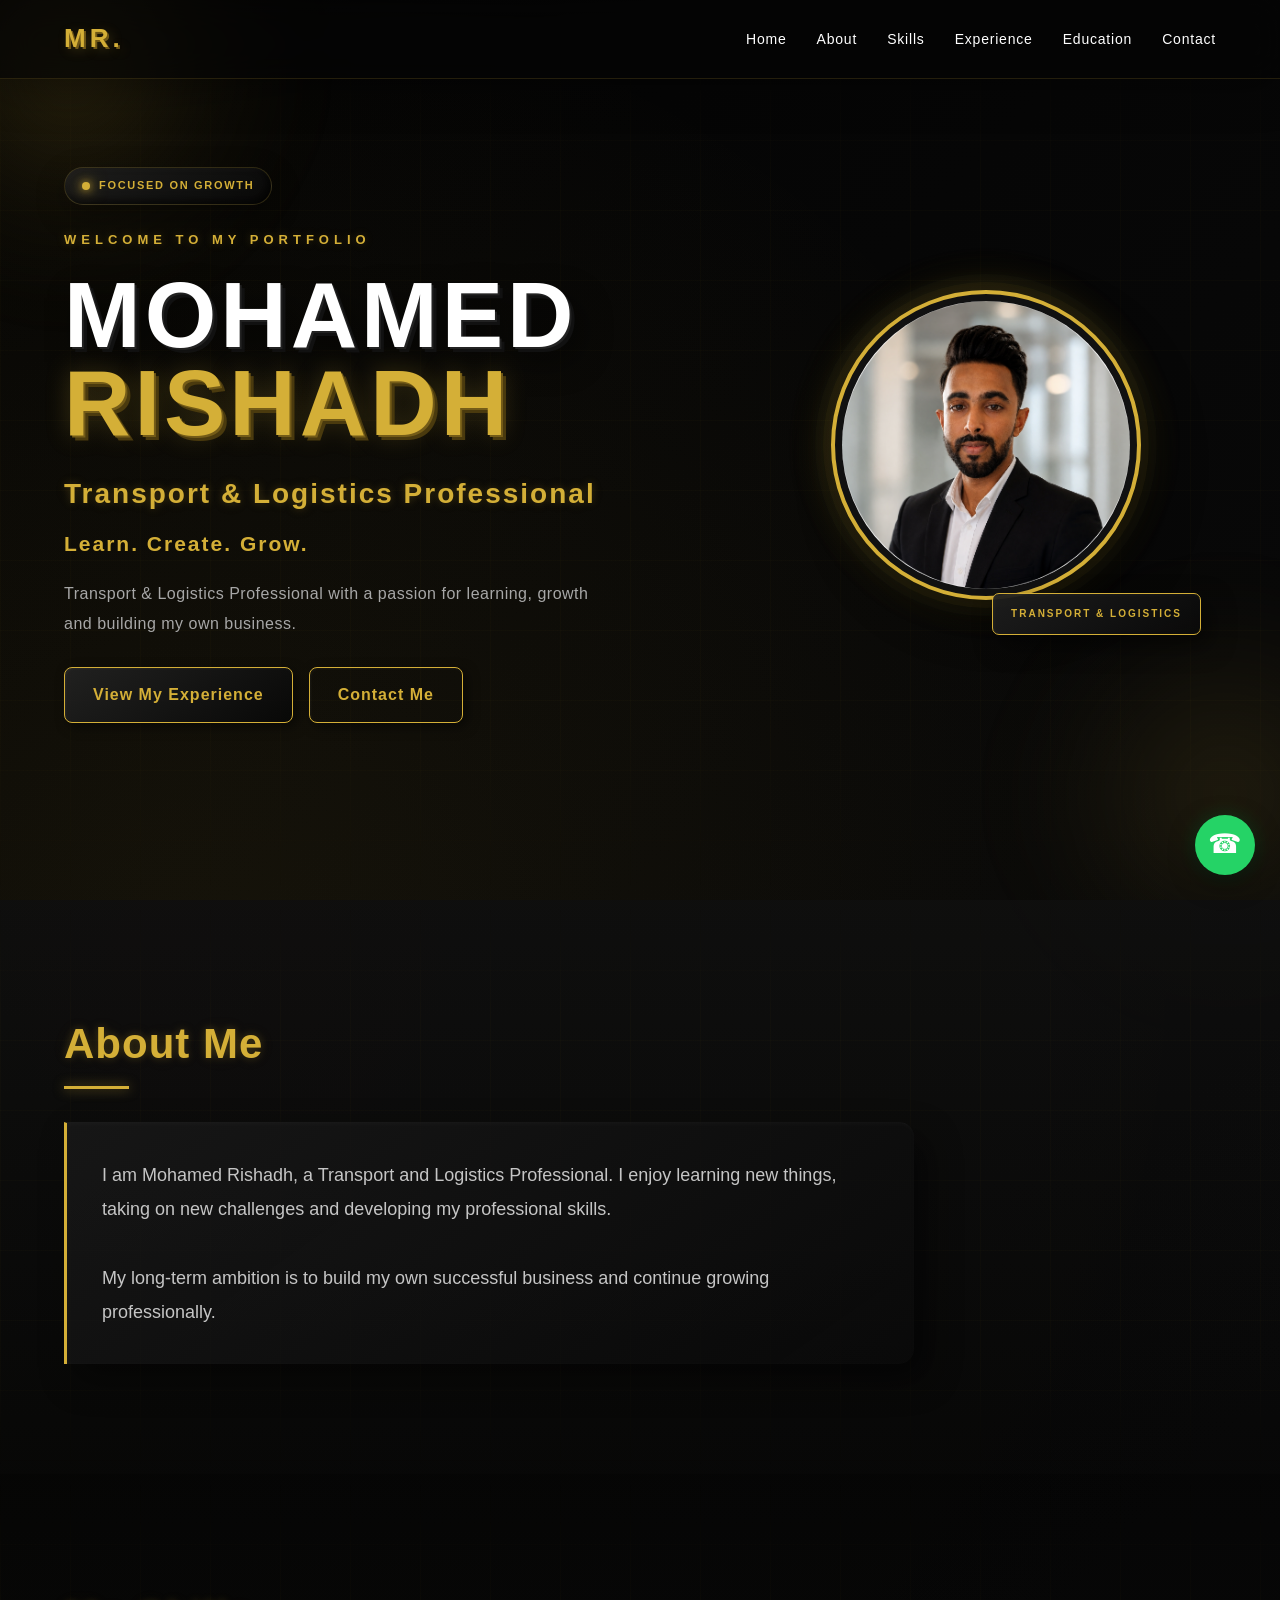
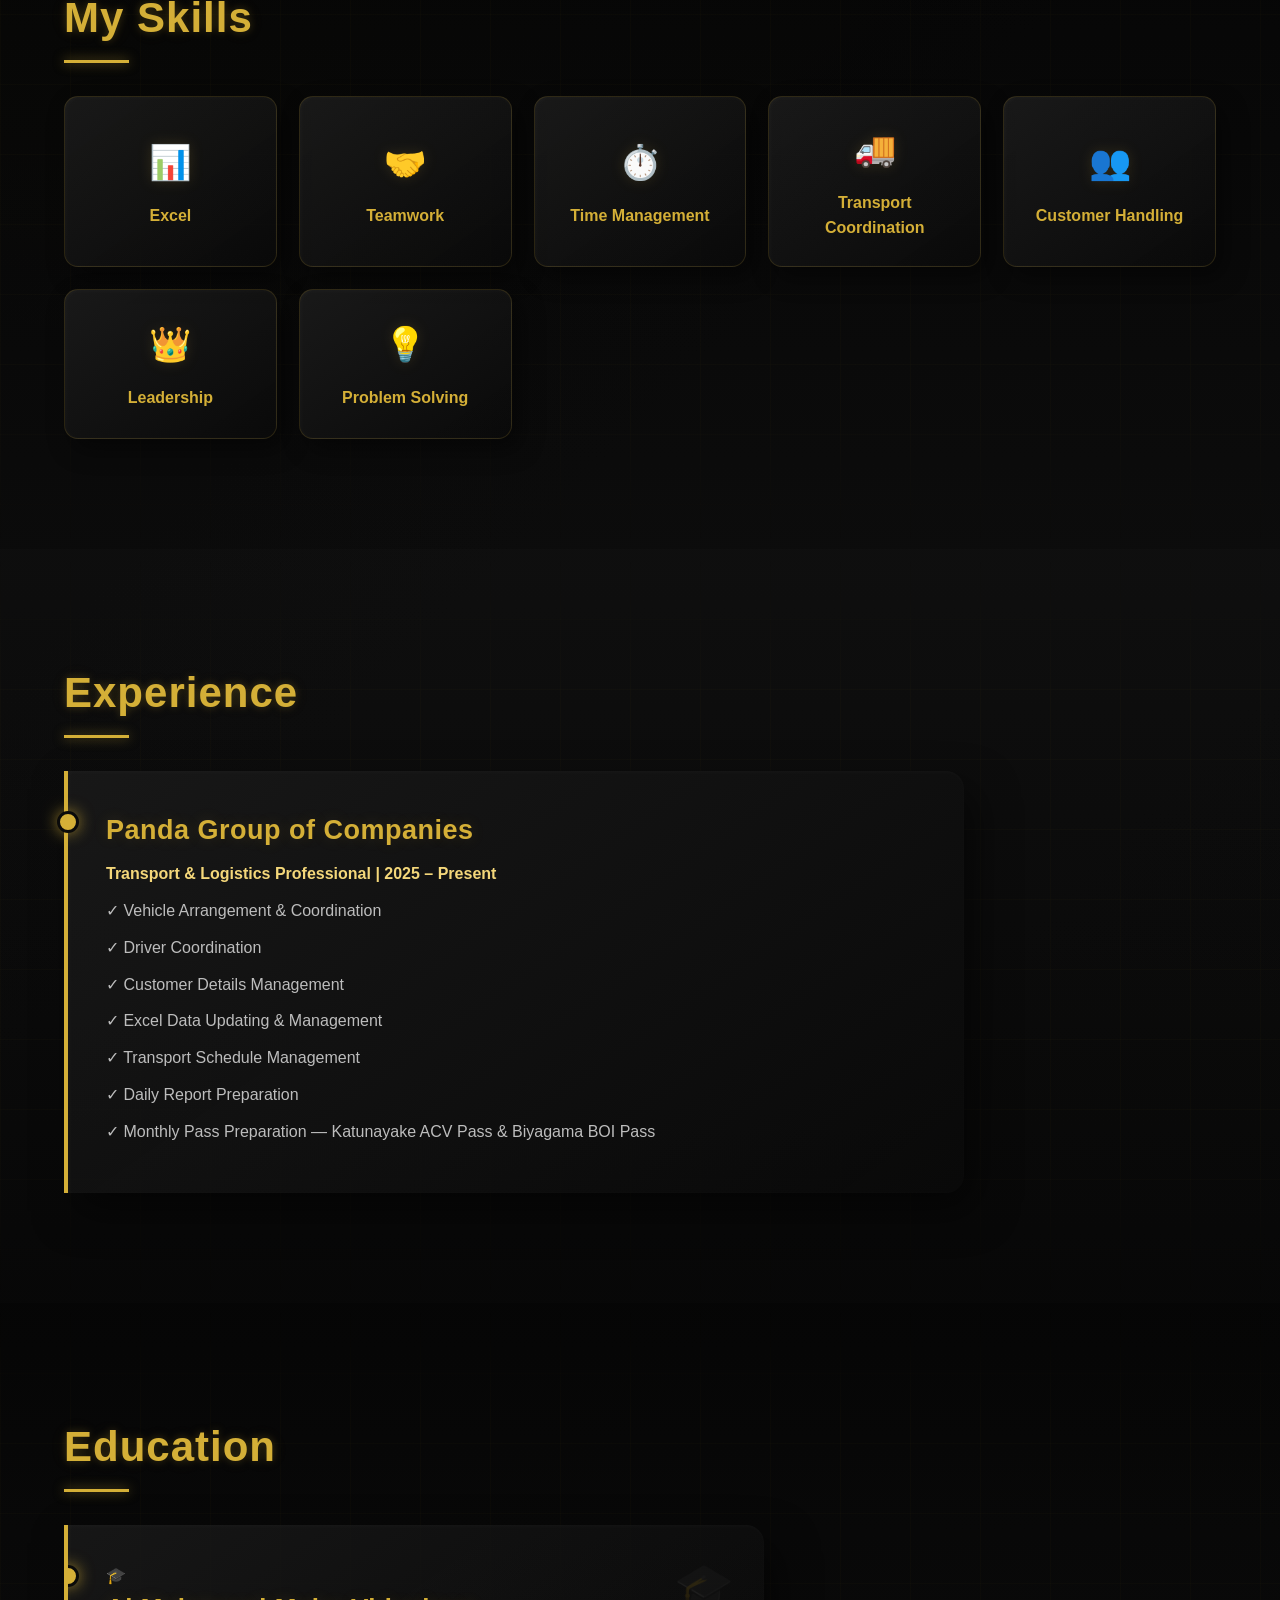
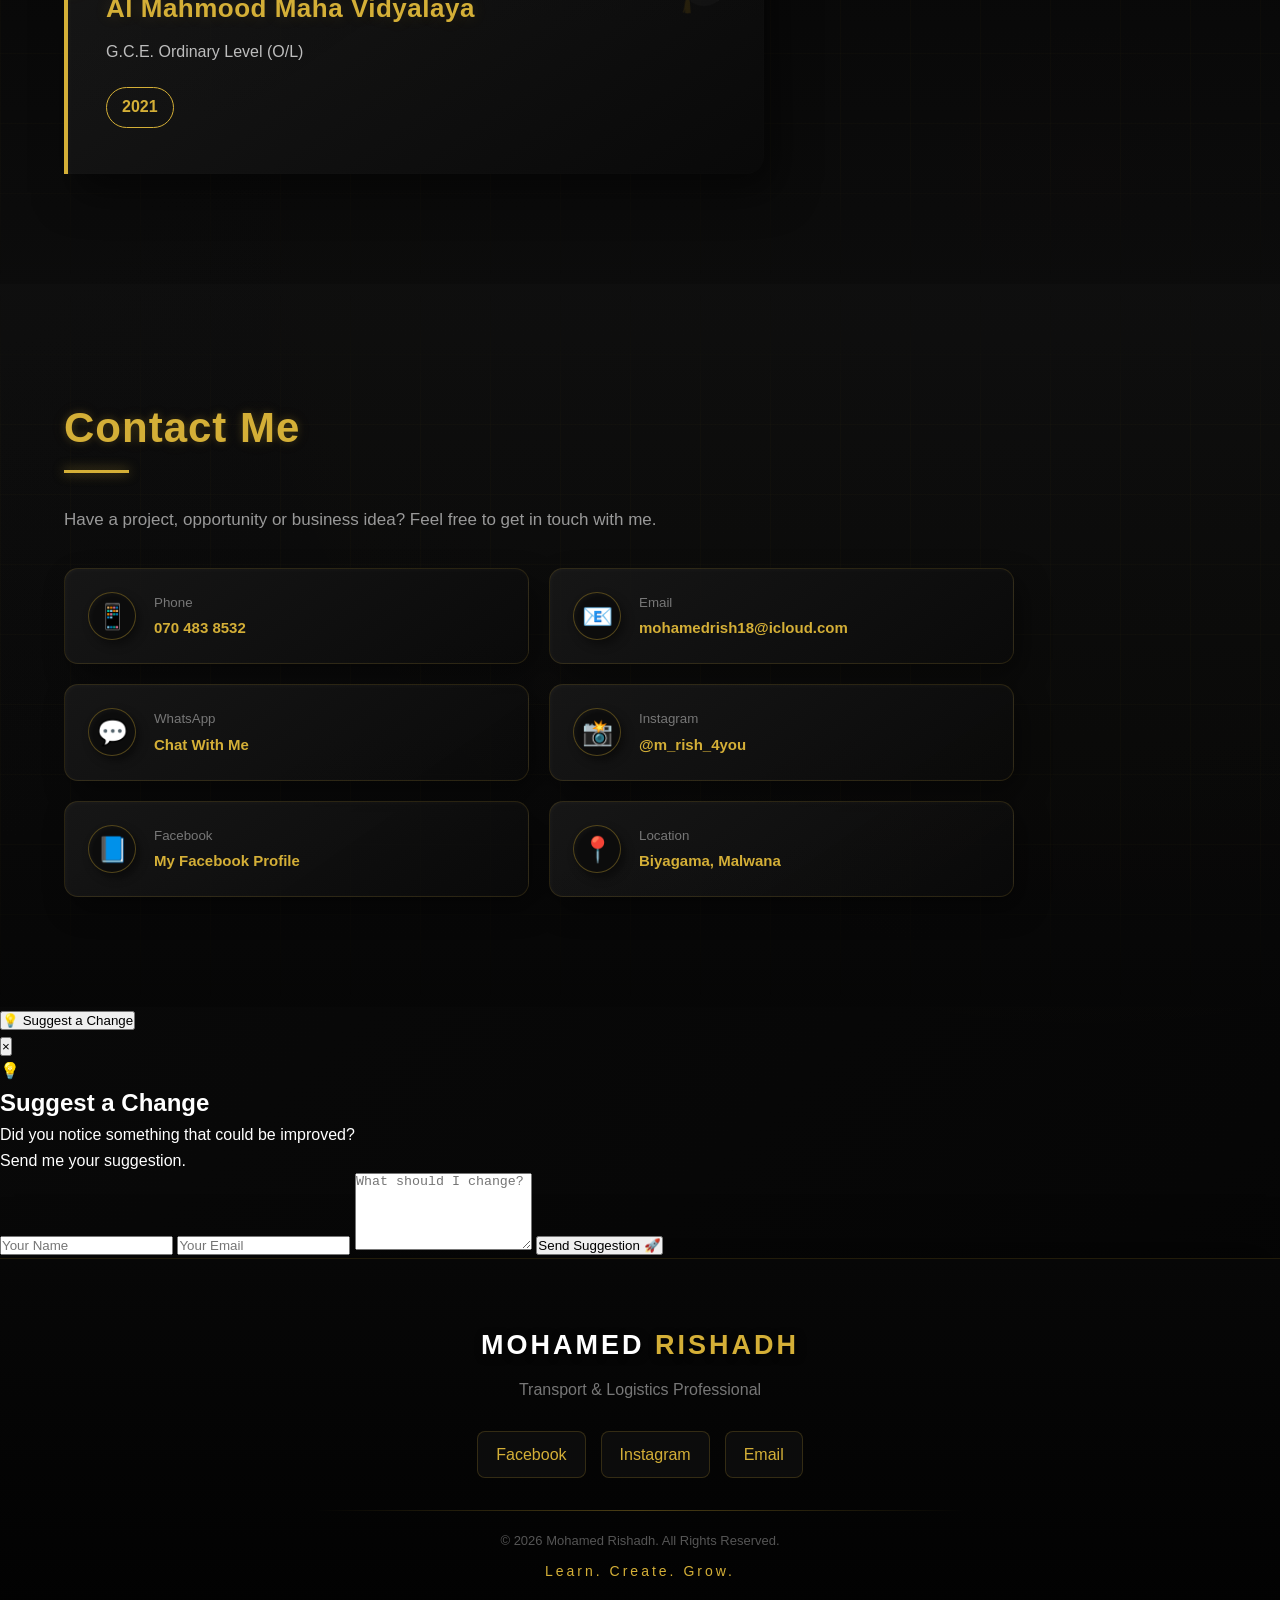
==== commit 7d3eaf51: "Revise portfolio website content and structure Updated the portfolio website for Mohamed Rishadh, in" ====
--- a/index.html
+++ b/index.html
@@ -1,576 +1,302 @@
 <!DOCTYPE html>
 <html lang="en">
+
 <head>
     <meta charset="UTF-8">
     <meta name="viewport" content="width=device-width, initial-scale=1.0">
 
-    <title>Mohamed Rishadh | Transport & Logistics Professional</title>
+    <title>Mohamed Rishadh | Portfolio</title>
 
     <meta name="description"
-          content="Mohamed Rishadh - Transport & Logistics Professional. Explore my experience, skills, education and professional journey.">
-
-    <meta name="keywords"
-          content="Mohamed Rishadh, Transport, Logistics, Sri Lanka, Transport Professional, Logistics Professional">
-
-    <meta name="author" content="Mohamed Rishadh">
+        content="Personal portfolio website of Mohamed Rishadh, Transport and Logistics Professional.">
 
     <link rel="stylesheet" href="style.css">
 </head>
 
 <body>
 
-<!-- =========================
-     NAVIGATION
-========================= -->
-
-<header class="navbar">
-
-    <div class="container nav-content">
-
-        <a href="#home" class="logo">
-            MR<span>.</span>
-        </a>
-
-        <nav>
-
-            <button class="menu-btn"
-                    onclick="toggleMenu()"
-                    aria-label="Open menu">
-                ☰
-            </button>
-
-            <ul class="nav-links">
-
-                <li><a href="#home">Home</a></li>
-
-                <li><a href="#about">About</a></li>
-
-                <li><a href="#skills">Skills</a></li>
-
-                <li><a href="#experience">Experience</a></li>
-
-                <li><a href="#education">Education</a></li>
-
-                <li><a href="#contact">Contact</a></li>
-
-            </ul>
-
-        </nav>
-
-    </div>
-
-</header>
-
-
-<!-- =========================
-     3D BACKGROUND
-========================= -->
-
-<div class="background-effects">
-
-    <div class="orb orb-one"></div>
-
-    <div class="orb orb-two"></div>
-
-    <div class="orb orb-three"></div>
-
-</div>
-
-
-<!-- =========================
-     HOME / HERO
-========================= -->
-
-<section class="hero" id="home">
-
-    <div class="grid-background"></div>
-
-    <div class="container hero-layout">
-
-        <!-- LEFT -->
-
-        <div class="hero-content">
-
-            <div class="status-badge">
-
-                <span class="status-dot"></span>
-
-                FOCUSED ON GROWTH
+    <!-- =========================
+         NAVIGATION
+    ========================== -->
+
+    <header class="navbar">
+
+        <div class="container nav-content">
+
+            <div class="logo">MR.</div>
+
+            <nav>
+
+                <button class="menu-btn" onclick="toggleMenu()">
+                    ☰
+                </button>
+
+                <ul class="nav-links">
+
+                    <li><a href="#home">Home</a></li>
+                    <li><a href="#about">About</a></li>
+                    <li><a href="#skills">Skills</a></li>
+                    <li><a href="#experience">Experience</a></li>
+                    <li><a href="#education">Education</a></li>
+                    <li><a href="#contact">Contact</a></li>
+
+                </ul>
+
+            </nav>
+
+        </div>
+
+    </header>
+
+
+    <!-- =========================
+         HERO
+    ========================== -->
+
+    <section class="hero" id="home">
+
+        <div class="container hero-layout">
+
+            <div class="hero-content">
+
+                <div class="status-badge">
+
+                    <span class="status-dot"></span>
+
+                    FOCUSED ON GROWTH
+
+                </div>
+
+                <p class="gold welcome-text">
+                    WELCOME TO MY PORTFOLIO
+                </p>
+
+                <h1>
+
+                    MOHAMED
+                    <br>
+
+                    <span class="gold">
+                        RISHADH
+                    </span>
+
+                </h1>
+
+                <h2>
+                    Transport & Logistics Professional
+                </h2>
+
+                <p class="hero-tagline">
+                    Learn. Create. Grow.
+                </p>
+
+                <p class="hero-description">
+
+                    Transport & Logistics Professional
+                    with a passion for learning, growth
+                    and building my own business.
+
+                </p>
+
+                <div class="hero-buttons">
+
+                    <a href="#experience" class="btn">
+                        View My Experience
+                    </a>
+
+                    <a href="#contact" class="btn btn-outline">
+                        Contact Me
+                    </a>
+
+                </div>
 
             </div>
 
 
-            <p class="welcome">
-                WELCOME TO MY PORTFOLIO
+            <!-- PROFILE -->
+
+            <div class="hero-photo">
+
+                <div class="photo-glow"></div>
+
+                <div class="photo-ring"></div>
+
+                <img src="profile.jpg.png"
+                    alt="Mohamed Rishadh"
+                    class="profile-photo">
+
+                <div class="photo-badge">
+                    TRANSPORT & LOGISTICS
+                </div>
+
+            </div>
+
+        </div>
+
+    </section>
+
+
+    <!-- =========================
+         ABOUT
+    ========================== -->
+
+    <section id="about">
+
+        <div class="container">
+
+            <h2 class="section-title">
+                About Me
+            </h2>
+
+            <p class="about-text">
+
+                I am Mohamed Rishadh, a Transport and Logistics
+                Professional. I enjoy learning new things,
+                taking on new challenges and developing my
+                professional skills.
+
+                <br><br>
+
+                My long-term ambition is to build my own
+                successful business and continue growing
+                professionally.
+
             </p>
 
-
-            <h1>
-
-                MOHAMED
-
-                <span>RISHADH</span>
-
-            </h1>
-
-
-            <h2>
-                Transport & Logistics Professional
+        </div>
+
+    </section>
+
+
+    <!-- =========================
+         SKILLS
+    ========================== -->
+
+    <section id="skills">
+
+        <div class="container">
+
+            <h2 class="section-title">
+                My Skills
             </h2>
 
-
-            <p class="hero-tagline">
-                Learn. Create. Grow.
-            </p>
-
-
-            <p class="hero-description">
-
-                A motivated professional working in the
-                Transport & Logistics field, focused on
-                learning, professional growth, coordination
-                and building a successful future.
-
-            </p>
-
-
-            <div class="hero-buttons">
-
-                <a href="#experience"
-                   class="btn">
-
-                    View My Experience
-
-                </a>
-
-
-                <a href="#contact"
-                   class="btn btn-outline">
-
-                    Contact Me
-
-                </a>
+            <div class="skills-grid">
+
+                <div class="skill-card">
+                    <span class="skill-icon">📊</span>
+                    <span>Excel</span>
+                </div>
+
+                <div class="skill-card">
+                    <span class="skill-icon">🤝</span>
+                    <span>Teamwork</span>
+                </div>
+
+                <div class="skill-card">
+                    <span class="skill-icon">⏱️</span>
+                    <span>Time Management</span>
+                </div>
+
+                <div class="skill-card">
+                    <span class="skill-icon">🚚</span>
+                    <span>Transport Coordination</span>
+                </div>
+
+                <div class="skill-card">
+                    <span class="skill-icon">👥</span>
+                    <span>Customer Handling</span>
+                </div>
+
+                <div class="skill-card">
+                    <span class="skill-icon">👑</span>
+                    <span>Leadership</span>
+                </div>
+
+                <div class="skill-card">
+                    <span class="skill-icon">💡</span>
+                    <span>Problem Solving</span>
+                </div>
 
             </div>
 
         </div>
 
-
-        <!-- RIGHT PHOTO -->
-
-        <div class="hero-photo">
-
-            <div class="photo-ring ring-one"></div>
-
-            <div class="photo-ring ring-two"></div>
-
-            <div class="photo-glow"></div>
-
-
-            <div class="photo-container">
-
-                <img src="profile.jpg.png"
-                     alt="Mohamed Rishadh"
-                     class="profile-photo">
+    </section>
+
+
+    <!-- =========================
+         EXPERIENCE
+    ========================== -->
+
+    <section id="experience">
+
+        <div class="container">
+
+            <h2 class="section-title">
+                Experience
+            </h2>
+
+            <div class="experience-card">
+
+                <span class="timeline-dot"></span>
+
+                <h3>
+                    Panda Group of Companies
+                </h3>
+
+                <p>
+                    <strong>
+                        Transport & Logistics Professional
+                        | 2025 – Present
+                    </strong>
+                </p>
+
+                <div class="experience-list">
+
+                    <p>✓ Vehicle Arrangement & Coordination</p>
+
+                    <p>✓ Driver Coordination</p>
+
+                    <p>✓ Customer Details Management</p>
+
+                    <p>✓ Excel Data Updating & Management</p>
+
+                    <p>✓ Transport Schedule Management</p>
+
+                    <p>✓ Daily Report Preparation</p>
+
+                    <p>
+                        ✓ Monthly Pass Preparation —
+                        Katunayake ACV Pass &
+                        Biyagama BOI Pass
+                    </p>
+
+                </div>
 
             </div>
 
-
-            <div class="photo-badge">
-
-                <span></span>
-
-                TRANSPORT & LOGISTICS
-
-            </div>
-
-        </div>
-
-    </div>
-
-</section>
-
-
-<!-- =========================
-     ABOUT
-========================= -->
-
-<section id="about">
-
-    <div class="container">
-
-        <div class="section-label">
-            ABOUT ME
-        </div>
-
-        <h2 class="section-title">
-            Who I Am
-        </h2>
-
-
-        <div class="about-card">
-
-            <div class="about-number">
-                01
-            </div>
-
-
-            <div class="about-content">
-
-                <p>
-
-                    I am <strong>Mohamed Rishadh</strong>,
-                    a professional working in the
-                    Transport and Logistics field.
-
-                </p>
-
-                <p>
-
-                    I enjoy learning new things,
-                    taking on challenges and developing
-                    my professional skills.
-
-                </p>
-
-                <p>
-
-                    My long-term ambition is to continue
-                    growing professionally and build my
-                    own successful business.
-
-                </p>
-
-            </div>
-
-        </div>
-
-    </div>
-
-</section>
-
-
-<!-- =========================
-     SKILLS
-========================= -->
-
-<section id="skills">
-
-    <div class="container">
-
-        <div class="section-label">
-            WHAT I DO
-        </div>
-
-        <h2 class="section-title">
-            My Skills
-        </h2>
-
-
-        <div class="skills-grid">
-
-
-            <div class="skill-card">
-
-                <div class="skill-number">
-                    01
-                </div>
-
-                <div class="skill-icon">
-                    📊
-                </div>
-
-                <h3>
-                    Excel
-                </h3>
-
-                <p>
-                    Data updating, management
-                    and reporting.
-                </p>
-
-            </div>
-
-
-            <div class="skill-card">
-
-                <div class="skill-number">
-                    02
-                </div>
-
-                <div class="skill-icon">
-                    🚚
-                </div>
-
-                <h3>
-                    Transport Coordination
-                </h3>
-
-                <p>
-                    Vehicle arrangement and
-                    transport coordination.
-                </p>
-
-            </div>
-
-
-            <div class="skill-card">
-
-                <div class="skill-number">
-                    03
-                </div>
-
-                <div class="skill-icon">
-                    👥
-                </div>
-
-                <h3>
-                    Customer Handling
-                </h3>
-
-                <p>
-                    Professional communication
-                    and customer coordination.
-                </p>
-
-            </div>
-
-
-            <div class="skill-card">
-
-                <div class="skill-number">
-                    04
-                </div>
-
-                <div class="skill-icon">
-                    🤝
-                </div>
-
-                <h3>
-                    Teamwork
-                </h3>
-
-                <p>
-                    Working effectively with
-                    teams and colleagues.
-                </p>
-
-            </div>
-
-
-            <div class="skill-card">
-
-                <div class="skill-number">
-                    05
-                </div>
-
-                <div class="skill-icon">
-                    ⏱️
-                </div>
-
-                <h3>
-                    Time Management
-                </h3>
-
-                <p>
-                    Managing schedules and
-                    daily responsibilities.
-                </p>
-
-            </div>
-
-
-            <div class="skill-card">
-
-                <div class="skill-number">
-                    06
-                </div>
-
-                <div class="skill-icon">
-                    💡
-                </div>
-
-                <h3>
-                    Problem Solving
-                </h3>
-
-                <p>
-                    Finding practical solutions
-                    to daily challenges.
-                </p>
-
-            </div>
-
-
-            <div class="skill-card">
-
-                <div class="skill-number">
-                    07
-                </div>
-
-                <div class="skill-icon">
-                    👑
-                </div>
-
-                <h3>
-                    Leadership
-                </h3>
-
-                <p>
-                    Taking responsibility and
-                    supporting team goals.
-                </p>
-
-            </div>
-
-
-        </div>
-
-    </div>
-
-</section>
-
-
-<!-- =========================
-     EXPERIENCE
-========================= -->
-
-<section id="experience">
-
-    <div class="container">
-
-        <div class="section-label">
-            MY JOURNEY
-        </div>
-
-        <h2 class="section-title">
-            Experience
-        </h2>
-
-
-        <div class="timeline">
-
-
-            <div class="timeline-item">
-
-                <div class="timeline-dot"></div>
-
-
-                <div class="experience-card">
-
-                    <div class="experience-top">
-
-                        <span class="experience-year">
-                            2025 — PRESENT
-                        </span>
-
-                        <span class="experience-status">
-                            CURRENT
-                        </span>
-
-                    </div>
-
-
-                    <h3>
-                        Panda Group of Companies
-                    </h3>
-
-
-                    <h4>
-                        Transport & Logistics
-                    </h4>
-
-
-                    <p class="experience-intro">
-
-                        Working in transport and logistics
-                        operations with responsibility for
-                        coordination, scheduling and daily
-                        operational support.
-
-                    </p>
-
-
-                    <div class="responsibilities">
-
-                        <div>
-                            <span>01</span>
-                            Vehicle Arrangement & Coordination
-                        </div>
-
-                        <div>
-                            <span>02</span>
-                            Driver Coordination
-                        </div>
-
-                        <div>
-                            <span>03</span>
-                            Customer Details Management
-                        </div>
-
-                        <div>
-                            <span>04</span>
-                            Excel Data Updating & Management
-                        </div>
-
-                        <div>
-                            <span>05</span>
-                            Transport Schedule Management
-                        </div>
-
-                        <div>
-                            <span>06</span>
-                            Daily Report Preparation
-                        </div>
-
-                        <div>
-                            <span>07</span>
-                            Monthly Pass Preparation — Katunayake ACV & Biyagama BOI
-                        </div>
-
-                    </div>
-
-                </div>
-
-            </div>
-
-
-        </div>
-
-    </div>
-
-</section>
-
-
-<!-- =========================
-     EDUCATION
-========================= -->
-
-<section id="education">
-
-    <div class="container">
-
-        <div class="section-label">
-            EDUCATION
-        </div>
-
-        <h2 class="section-title">
-            My Education
-        </h2>
-
-
-        <div class="education-card">
-
-            <div class="education-icon">
-                🎓
-            </div>
-
-
-            <div>
-
-                <span class="education-year">
-                    2021
-                </span>
+        </div>
+
+    </section>
+
+
+    <!-- =========================
+         EDUCATION
+    ========================== -->
+
+    <section id="education">
+
+        <div class="container">
+
+            <h2 class="section-title">
+                Education
+            </h2>
+
+            <div class="experience-card education-card">
+
+                <div class="education-icon">
+                    🎓
+                </div>
 
                 <h3>
                     Al Mahmood Maha Vidyalaya
@@ -580,334 +306,451 @@
                     G.C.E. Ordinary Level (O/L)
                 </p>
 
+                <p class="year">
+                    2021
+                </p>
+
             </div>
 
         </div>
 
+    </section>
+
+
+    <!-- =========================
+         CONTACT
+    ========================== -->
+
+    <section id="contact">
+
+        <div class="container">
+
+            <h2 class="section-title">
+                Contact Me
+            </h2>
+
+            <p class="contact-intro">
+
+                Have a project, opportunity or business idea?
+                Feel free to get in touch with me.
+
+            </p>
+
+
+            <div class="contact-grid">
+
+
+                <a href="tel:+94704838532"
+                    class="contact-card">
+
+                    <span class="contact-icon">
+                        📱
+                    </span>
+
+                    <span>
+
+                        <small>Phone</small>
+
+                        <strong>
+                            070 483 8532
+                        </strong>
+
+                    </span>
+
+                </a>
+
+
+                <a href="mailto:mohamedrish18@icloud.com"
+                    class="contact-card">
+
+                    <span class="contact-icon">
+                        📧
+                    </span>
+
+                    <span>
+
+                        <small>Email</small>
+
+                        <strong>
+                            mohamedrish18@icloud.com
+                        </strong>
+
+                    </span>
+
+                </a>
+
+
+                <a href="https://wa.me/94704838532"
+                    target="_blank"
+                    class="contact-card">
+
+                    <span class="contact-icon">
+                        💬
+                    </span>
+
+                    <span>
+
+                        <small>WhatsApp</small>
+
+                        <strong>
+                            Chat With Me
+                        </strong>
+
+                    </span>
+
+                </a>
+
+
+                <a href="https://www.instagram.com/m_rish_4you"
+                    target="_blank"
+                    class="contact-card">
+
+                    <span class="contact-icon">
+                        📸
+                    </span>
+
+                    <span>
+
+                        <small>Instagram</small>
+
+                        <strong>
+                            @m_rish_4you
+                        </strong>
+
+                    </span>
+
+                </a>
+
+
+                <a href="https://www.facebook.com/share/1R2MmjTB9F/?mibextid=wwXIfr"
+                    target="_blank"
+                    class="contact-card">
+
+                    <span class="contact-icon">
+                        📘
+                    </span>
+
+                    <span>
+
+                        <small>Facebook</small>
+
+                        <strong>
+                            My Facebook Profile
+                        </strong>
+
+                    </span>
+
+                </a>
+
+
+                <div class="contact-card">
+
+                    <span class="contact-icon">
+                        📍
+                    </span>
+
+                    <span>
+
+                        <small>Location</small>
+
+                        <strong>
+                            Biyagama, Malwana
+                        </strong>
+
+                    </span>
+
+                </div>
+
+            </div>
+
+        </div>
+
+    </section>
+
+
+    <!-- =========================
+         SUGGEST A CHANGE
+    ========================== -->
+
+    <button id="feedbackBtn"
+        onclick="openFeedback()">
+
+        💡
+        <span>Suggest a Change</span>
+
+    </button>
+
+
+    <div id="feedbackBox"
+        class="feedback-box">
+
+        <div class="feedback-content">
+
+            <button class="feedback-close"
+                onclick="closeFeedback()">
+
+                ×
+
+            </button>
+
+            <div class="feedback-icon">
+                💡
+            </div>
+
+            <h2>
+                Suggest a Change
+            </h2>
+
+            <p>
+
+                Did you notice something that
+                could be improved?
+
+                <br>
+
+                Send me your suggestion.
+
+            </p>
+
+
+            <form
+                action="https://formsubmit.co/mohamedrish18@icloud.com"
+                method="POST">
+
+                <input type="hidden"
+                    name="_subject"
+                    value="New Portfolio Website Suggestion">
+
+                <input type="hidden"
+                    name="_captcha"
+                    value="false">
+
+                <input type="hidden"
+                    name="_template"
+                    value="table">
+
+
+                <input type="text"
+                    name="Name"
+                    placeholder="Your Name"
+                    required>
+
+
+                <input type="email"
+                    name="Email"
+                    placeholder="Your Email"
+                    required>
+
+
+                <textarea
+                    name="Suggestion"
+                    placeholder="What should I change?"
+                    rows="5"
+                    required></textarea>
+
+
+                <button type="submit"
+                    class="feedback-send">
+
+                    Send Suggestion 🚀
+
+                </button>
+
+            </form>
+
+        </div>
+
     </div>
 
-</section>
-
-
-<!-- =========================
-     CONTACT
-========================= -->
-
-<section id="contact">
-
-    <div class="container">
-
-        <div class="section-label">
-            GET IN TOUCH
-        </div>
-
-        <h2 class="section-title">
-            Contact Me
-        </h2>
-
-
-        <p class="contact-intro">
-
-            Have a project, opportunity or business idea?
-            Feel free to get in touch with me.
-
-        </p>
-
-
-        <div class="contact-grid">
-
-
-            <a href="tel:+94704838532"
-               class="contact-card">
-
-                <div class="contact-icon">
-                    📱
-                </div>
-
-                <div>
-
-                    <small>
-                        PHONE
-                    </small>
-
-                    <strong>
-                        070 483 8532
-                    </strong>
-
-                </div>
-
-            </a>
-
-
-            <a href="mailto:mohamedrish18@icloud.com"
-               class="contact-card">
-
-                <div class="contact-icon">
-                    📧
-                </div>
-
-                <div>
-
-                    <small>
-                        EMAIL
-                    </small>
-
-                    <strong>
-                        mohamedrish18@icloud.com
-                    </strong>
-
-                </div>
-
-            </a>
-
-
-            <a href="https://wa.me/94704838532"
-               target="_blank"
-               class="contact-card">
-
-                <div class="contact-icon">
-                    💬
-                </div>
-
-                <div>
-
-                    <small>
-                        WHATSAPP
-                    </small>
-
-                    <strong>
-                        Chat With Me
-                    </strong>
-
-                </div>
-
-            </a>
-
-
-            <a href="https://www.instagram.com/m_rish_4you"
-               target="_blank"
-               class="contact-card">
-
-                <div class="contact-icon">
-                    📸
-                </div>
-
-                <div>
-
-                    <small>
-                        INSTAGRAM
-                    </small>
-
-                    <strong>
-                        @m_rish_4you
-                    </strong>
-
-                </div>
-
-            </a>
-
-
-            <a href="https://www.facebook.com/share/1R2MmjTB9F/?mibextid=wwXIfr"
-               target="_blank"
-               class="contact-card">
-
-                <div class="contact-icon">
-                    📘
-                </div>
-
-                <div>
-
-                    <small>
-                        FACEBOOK
-                    </small>
-
-                    <strong>
-                        My Facebook Profile
-                    </strong>
-
-                </div>
-
-            </a>
-
-
-            <div class="contact-card">
-
-                <div class="contact-icon">
-                    📍
-                </div>
-
-                <div>
-
-                    <small>
-                        LOCATION
-                    </small>
-
-                    <strong>
-                        Biyagama, Malwana
-                    </strong>
-
-                </div>
+
+    <!-- =========================
+         FOOTER
+    ========================== -->
+
+    <footer>
+
+        <div class="footer-content">
+
+            <h3>
+
+                MOHAMED
+                <span>RISHADH</span>
+
+            </h3>
+
+            <p>
+                Transport & Logistics Professional
+            </p>
+
+
+            <div class="social-links">
+
+                <a href="https://www.facebook.com/share/1R2MmjTB9F/?mibextid=wwXIfr"
+                    target="_blank">
+
+                    Facebook
+
+                </a>
+
+
+                <a href="https://www.instagram.com/m_rish_4you"
+                    target="_blank">
+
+                    Instagram
+
+                </a>
+
+
+                <a href="mailto:mohamedrish18@icloud.com">
+
+                    Email
+
+                </a>
 
             </div>
 
 
-        </div>
-
-    </div>
-
-</section>
-
-
-<!-- =========================
-     FOOTER
-========================= -->
-
-<footer>
-
-    <div class="footer-content">
-
-        <div class="footer-logo">
-            MR<span>.</span>
-        </div>
-
-
-        <h3>
-            MOHAMED <span>RISHADH</span>
-        </h3>
-
-
-        <p>
-            Transport & Logistics Professional
-        </p>
-
-
-        <div class="social-links">
-
-            <a href="https://www.facebook.com/share/1R2MmjTB9F/?mibextid=wwXIfr"
-               target="_blank">
-                Facebook
-            </a>
-
-            <a href="https://www.instagram.com/m_rish_4you"
-               target="_blank">
-                Instagram
-            </a>
-
-            <a href="mailto:mohamedrish18@icloud.com">
-                Email
-            </a>
-
-        </div>
-
-
-        <div class="footer-line"></div>
-
-
-        <p class="copyright">
-            © 2026 Mohamed Rishadh. All Rights Reserved.
-        </p>
-
-
-        <p class="tagline">
-            LEARN. CREATE. GROW.
-        </p>
-
-    </div>
-
-</footer>
-
-
-<!-- =========================
-     FLOATING WHATSAPP
-========================= -->
-
-<a href="https://wa.me/94704838532"
-   class="whatsapp-btn"
-   target="_blank"
-   aria-label="Chat on WhatsApp">
-
-    💬
-
-</a>
-
-
-<!-- =========================
-     SCROLL TOP
-========================= -->
-
-<button id="topBtn"
+            <div class="footer-line"></div>
+
+
+            <p class="copyright">
+
+                © 2026 Mohamed Rishadh.
+                All Rights Reserved.
+
+            </p>
+
+
+            <p class="tagline">
+                Learn. Create. Grow.
+            </p>
+
+        </div>
+
+    </footer>
+
+
+    <!-- =========================
+         WHATSAPP
+    ========================== -->
+
+    <a href="https://wa.me/94704838532"
+        class="whatsapp-btn"
+        target="_blank"
+        aria-label="Chat on WhatsApp">
+
+        ☎
+
+    </a>
+
+
+    <!-- =========================
+         SCROLL TOP
+    ========================== -->
+
+    <button id="topBtn"
         onclick="scrollToTop()"
         aria-label="Back to top">
 
-    ↑
-
-</button>
-
-
-<!-- =========================
-     JAVASCRIPT
-========================= -->
-
-<script>
-
-function toggleMenu() {
-
-    document
-        .querySelector(".nav-links")
-        .classList.toggle("active");
-
-}
-
-
-const navLinks =
-    document.querySelectorAll(".nav-links a");
-
-
-navLinks.forEach(function(link) {
-
-    link.addEventListener("click", function() {
+        ↑
+
+    </button>
+
+
+    <!-- =========================
+         JAVASCRIPT
+    ========================== -->
+
+    <script>
+
+        function toggleMenu() {
+
+            document
+                .querySelector(".nav-links")
+                .classList.toggle("active");
+
+        }
+
+
+        function openFeedback() {
+
+            document
+                .getElementById("feedbackBox")
+                .classList.add("show");
+
+            document.body.classList.add("modal-open");
+
+        }
+
+
+        function closeFeedback() {
+
+            document
+                .getElementById("feedbackBox")
+                .classList.remove("show");
+
+            document.body.classList.remove("modal-open");
+
+        }
+
 
         document
-            .querySelector(".nav-links")
-            .classList.remove("active");
-
-    });
-
-});
-
-
-const topBtn =
-    document.getElementById("topBtn");
-
-
-window.addEventListener("scroll", function() {
-
-    if (window.scrollY > 500) {
-
-        topBtn.classList.add("show");
-
-    } else {
-
-        topBtn.classList.remove("show");
-
-    }
-
-});
-
-
-function scrollToTop() {
-
-    window.scrollTo({
-
-        top: 0,
-
-        behavior: "smooth"
-
-    });
-
-}
-
-</script>
+            .getElementById("feedbackBox")
+            .addEventListener("click", function (event) {
+
+                if (event.target === this) {
+
+                    closeFeedback();
+
+                }
+
+            });
+
+
+        document.addEventListener("keydown", function (event) {
+
+            if (event.key === "Escape") {
+
+                closeFeedback();
+
+            }
+
+        });
+
+
+        const topBtn =
+            document.getElementById("topBtn");
+
+
+        window.addEventListener("scroll", function () {
+
+            if (window.scrollY > 400) {
+
+                topBtn.classList.add("show");
+
+            } else {
+
+                topBtn.classList.remove("show");
+
+            }
+
+        });
+
+
+        function scrollToTop() {
+
+            window.scrollTo({
+
+                top: 0,
+
+                behavior: "smooth"
+
+            });
+
+        }
+
+    </script>
 
 </body>
+
 </html>
--- a/style.css
+++ b/style.css
@@ -1,7 +1,7 @@
 /* =========================================================
    MOHAMED RISHADH
-   3D PREMIUM DARK GOLD PORTFOLIO
-========================================================= */
+   PREMIUM 3D DARK GOLD PORTFOLIO
+   ========================================================= */
 
 * {
     margin: 0;
@@ -13,127 +13,231 @@
     scroll-behavior: smooth;
 }
 
+:root {
+    --black: #050505;
+    --dark: #0a0a0a;
+    --card: rgba(18, 18, 18, 0.72);
+    --gold: #d4af37;
+    --gold-light: #f4d77a;
+    --gold-dark: #8d7220;
+    --text: #ffffff;
+    --muted: #a5a5a5;
+    --border: rgba(212, 175, 55, 0.18);
+}
+
+/* =========================================================
+   BODY
+   ========================================================= */
+
 body {
     font-family: Arial, Helvetica, sans-serif;
     background:
-        radial-gradient(circle at 20% 20%, rgba(212,175,55,0.08), transparent 25%),
-        radial-gradient(circle at 80% 70%, rgba(212,175,55,0.06), transparent 30%),
-        #050505;
-    color: #ffffff;
+        radial-gradient(circle at 15% 20%, rgba(212,175,55,0.08), transparent 25%),
+        radial-gradient(circle at 85% 70%, rgba(212,175,55,0.06), transparent 25%),
+        linear-gradient(135deg, #030303, #0b0b0b 50%, #050505);
+    color: var(--text);
     line-height: 1.6;
     overflow-x: hidden;
-}
-
-/* =========================================================
-   3D BACKGROUND
-========================================================= */
-
-body::before,
+    position: relative;
+}
+
+/* =========================================================
+   PREMIUM 3D BACKGROUND
+   ========================================================= */
+
+body::before {
+    content: "";
+    position: fixed;
+    width: 500px;
+    height: 500px;
+    top: -180px;
+    left: -180px;
+
+    background: radial-gradient(
+        circle,
+        rgba(212,175,55,0.16),
+        rgba(212,175,55,0.04) 40%,
+        transparent 70%
+    );
+
+    filter: blur(30px);
+    pointer-events: none;
+    z-index: -5;
+
+    animation: floatingLight 10s ease-in-out infinite;
+}
+
 body::after {
     content: "";
     position: fixed;
-    border-radius: 50%;
+    width: 450px;
+    height: 450px;
+    right: -170px;
+    bottom: -120px;
+
+    background: radial-gradient(
+        circle,
+        rgba(212,175,55,0.12),
+        rgba(212,175,55,0.03) 45%,
+        transparent 70%
+    );
+
+    filter: blur(35px);
     pointer-events: none;
-    z-index: -1;
-    filter: blur(100px);
-}
-
-body::before {
-    width: 400px;
-    height: 400px;
-    background: rgba(212,175,55,0.10);
-    left: -180px;
-    top: 15%;
-    animation: floatingLight 10s ease-in-out infinite;
-}
-
-body::after {
-    width: 350px;
-    height: 350px;
-    background: rgba(212,175,55,0.07);
-    right: -150px;
-    bottom: 10%;
-    animation: floatingLight 12s ease-in-out infinite reverse;
+    z-index: -5;
+
+    animation: floatingLight2 12s ease-in-out infinite;
 }
 
 @keyframes floatingLight {
 
-    0%, 100% {
-        transform: translate(0, 0);
+    0% {
+        transform: translate(0, 0) scale(1);
     }
 
     50% {
-        transform: translate(35px, -45px);
-    }
-}
-
+        transform: translate(100px, 80px) scale(1.15);
+    }
+
+    100% {
+        transform: translate(0, 0) scale(1);
+    }
+}
+
+@keyframes floatingLight2 {
+
+    0% {
+        transform: translate(0, 0) scale(1);
+    }
+
+    50% {
+        transform: translate(-80px, -60px) scale(1.2);
+    }
+
+    100% {
+        transform: translate(0, 0) scale(1);
+    }
+}
+
+/* =========================================================
+   SUBTLE 3D GRID
+   ========================================================= */
+
+.hero,
+section {
+    position: relative;
+}
+
+.hero::after,
+section::after {
+    content: "";
+    position: absolute;
+    inset: 0;
+
+    background-image:
+        linear-gradient(
+            rgba(212,175,55,0.025) 1px,
+            transparent 1px
+        ),
+        linear-gradient(
+            90deg,
+            rgba(212,175,55,0.025) 1px,
+            transparent 1px
+        );
+
+    background-size: 70px 70px;
+
+    mask-image: linear-gradient(
+        to bottom,
+        transparent,
+        black 20%,
+        black 80%,
+        transparent
+    );
+
+    pointer-events: none;
+    z-index: 0;
+}
 
 /* =========================================================
    CONTAINER
-========================================================= */
+   ========================================================= */
 
 .container {
     width: 90%;
     max-width: 1200px;
     margin: auto;
-}
-
-
-/* =========================================================
-   GOLD
-========================================================= */
+    position: relative;
+    z-index: 2;
+}
+
+/* =========================================================
+   GOLD TEXT
+   ========================================================= */
 
 .gold {
-    color: #d4af37;
-}
-
+    color: var(--gold);
+}
+
+.gold,
+.section-title,
+.hero h2 {
+    text-shadow:
+        0 0 8px rgba(212,175,55,0.25),
+        0 0 20px rgba(212,175,55,0.08);
+}
 
 /* =========================================================
    NAVBAR
-========================================================= */
+   ========================================================= */
 
 .navbar {
     position: fixed;
     top: 0;
-    left: 0;
     width: 100%;
+
     padding: 18px 0;
-    z-index: 1000;
-
-    background: rgba(5,5,5,0.72);
+
+    background: rgba(5,5,5,0.68);
 
     backdrop-filter: blur(18px);
     -webkit-backdrop-filter: blur(18px);
 
-    border-bottom: 1px solid rgba(212,175,55,0.18);
-
-    box-shadow:
-        0 10px 35px rgba(0,0,0,0.45);
+    border-bottom: 1px solid rgba(212,175,55,0.15);
+
+    box-shadow:
+        0 10px 40px rgba(0,0,0,0.35);
+
+    z-index: 1000;
 }
 
 .nav-content {
     display: flex;
+    justify-content: space-between;
     align-items: center;
-    justify-content: space-between;
-}
-
-
-/* LOGO */
+}
 
 .logo {
-    font-size: 25px;
+    font-size: 26px;
     font-weight: 900;
     letter-spacing: 4px;
 
-    color: #d4af37;
+    color: var(--gold);
 
     text-shadow:
-        0 2px 0 #80691d,
-        0 5px 15px rgba(212,175,55,0.35);
-}
-
-
-/* NAV LINKS */
+        2px 2px 0 #6f5717,
+        4px 4px 12px rgba(212,175,55,0.25);
+
+    transition: 0.3s ease;
+}
+
+.logo:hover {
+    transform: translateY(-2px) scale(1.05);
+}
+
+/* =========================================================
+   NAV LINKS
+   ========================================================= */
 
 .nav-links {
     display: flex;
@@ -148,8 +252,6 @@
     text-decoration: none;
 
     font-size: 14px;
-    font-weight: 600;
-
     letter-spacing: 0.8px;
 
     transition: 0.3s ease;
@@ -159,58 +261,63 @@
     content: "";
 
     position: absolute;
-    left: 0;
-    bottom: -7px;
+    left: 50%;
+    bottom: -8px;
 
     width: 0;
     height: 2px;
 
-    background: #d4af37;
-
-    box-shadow:
-        0 0 10px rgba(212,175,55,0.8);
+    background: var(--gold);
+
+    transform: translateX(-50%);
+
+    box-shadow:
+        0 0 10px rgba(212,175,55,0.7);
 
     transition: 0.3s ease;
 }
 
 .nav-links a:hover {
-    color: #d4af37;
-
-    text-shadow:
-        0 0 12px rgba(212,175,55,0.5);
+    color: var(--gold-light);
 }
 
 .nav-links a:hover::after {
     width: 100%;
 }
 
-
 /* =========================================================
    MOBILE MENU BUTTON
-========================================================= */
+   ========================================================= */
 
 .menu-btn {
     display: none;
 
     background: rgba(17,17,17,0.8);
 
-    border: 1px solid #d4af37;
-
-    color: #d4af37;
+    border: 1px solid var(--gold);
+
+    color: var(--gold);
 
     font-size: 22px;
 
-    padding: 6px 11px;
-
-    border-radius: 7px;
+    padding: 5px 11px;
+
+    border-radius: 8px;
 
     cursor: pointer;
-}
-
+
+    transition: 0.3s ease;
+}
+
+.menu-btn:hover {
+    background: var(--gold);
+    color: #000;
+    transform: scale(1.05);
+}
 
 /* =========================================================
    HERO
-========================================================= */
+   ========================================================= */
 
 .hero {
     min-height: 100vh;
@@ -220,103 +327,60 @@
 
     padding-top: 100px;
 
-    position: relative;
     overflow: hidden;
 }
-
-
-/* 3D HERO LIGHT */
-
-.hero::before {
-    content: "";
-
-    position: absolute;
-
-    width: 600px;
-    height: 600px;
-
-    right: -200px;
-    top: 5%;
-
-    border-radius: 50%;
-
-    background:
-        radial-gradient(
-            circle,
-            rgba(212,175,55,0.13),
-            transparent 65%
-        );
-
-    filter: blur(20px);
-
-    animation: heroGlow 8s ease-in-out infinite;
-}
-
-@keyframes heroGlow {
-
-    0%, 100% {
-        transform: scale(1);
-    }
-
-    50% {
-        transform: scale(1.15);
-    }
-}
-
-
-/* HERO LAYOUT */
 
 .hero-layout {
     display: grid;
 
-    grid-template-columns: 1.2fr 0.8fr;
+    grid-template-columns: 1.15fr 0.85fr;
 
     align-items: center;
 
     gap: 70px;
 }
 
-
-/* HERO CONTENT */
-
 .hero-content {
-    position: relative;
-    z-index: 2;
-
     animation: fadeUp 1s ease forwards;
 }
 
-
-/* STATUS */
+/* =========================================================
+   STATUS BADGE
+   ========================================================= */
 
 .status-badge {
     display: inline-flex;
 
     align-items: center;
-
     gap: 9px;
 
-    padding: 8px 16px;
+    padding: 9px 17px;
 
     margin-bottom: 25px;
 
-    border: 1px solid rgba(212,175,55,0.35);
-
-    border-radius: 30px;
-
-    background: rgba(20,20,20,0.7);
-
-    color: #d4af37;
+    border: 1px solid var(--border);
+
+    border-radius: 50px;
+
+    background:
+        linear-gradient(
+            145deg,
+            rgba(30,30,30,0.9),
+            rgba(10,10,10,0.7)
+        );
+
+    box-shadow:
+        inset 2px 2px 5px rgba(255,255,255,0.03),
+        inset -3px -3px 8px rgba(0,0,0,0.7),
+        0 10px 30px rgba(0,0,0,0.3);
+
+    color: var(--gold);
 
     font-size: 11px;
 
     font-weight: bold;
 
-    letter-spacing: 1.5px;
-
-    box-shadow:
-        inset 0 0 15px rgba(212,175,55,0.04),
-        0 8px 25px rgba(0,0,0,0.4);
+    letter-spacing: 1.7px;
 }
 
 .status-dot {
@@ -325,136 +389,125 @@
 
     border-radius: 50%;
 
-    background: #d4af37;
-
-    box-shadow:
-        0 0 15px rgba(212,175,55,0.9);
-
-    animation: pulse 2s infinite;
-}
-
-@keyframes pulse {
-
-    0%, 100% {
+    background: var(--gold);
+
+    box-shadow:
+        0 0 8px var(--gold),
+        0 0 18px rgba(212,175,55,0.7);
+
+    animation: statusPulse 2s infinite;
+}
+
+@keyframes statusPulse {
+
+    0%,
+    100% {
+        opacity: 1;
         transform: scale(1);
-        opacity: 1;
     }
 
     50% {
-        transform: scale(0.65);
-        opacity: 0.45;
-    }
-}
-
-
-/* WELCOME */
-
-.hero-content > .gold {
+        opacity: 0.4;
+        transform: scale(0.7);
+    }
+}
+
+/* =========================================================
+   HERO TITLE
+   ========================================================= */
+
+.hero-content > .gold:first-of-type {
     font-size: 13px;
 
+    letter-spacing: 5px;
+
+    margin-bottom: 22px;
+
+    font-weight: bold;
+}
+
+.hero h1 {
+    font-size: clamp(48px, 8vw, 92px);
+
+    line-height: 0.95;
+
+    margin-bottom: 25px;
+
     letter-spacing: 4px;
 
-    margin-bottom: 20px;
-}
-
-
-/* MAIN NAME */
-
-.hero h1 {
-    font-size: clamp(50px, 8vw, 95px);
-
-    line-height: 0.95;
-
     font-weight: 900;
 
-    letter-spacing: 4px;
-
-    margin-bottom: 25px;
-
     color: #ffffff;
 
     text-shadow:
-        0 2px 0 #777,
-        0 5px 0 #333,
-        0 10px 20px rgba(0,0,0,0.8);
-}
-
-
-/* GOLD NAME */
+        2px 2px 0 #222,
+        5px 5px 0 #111,
+        10px 15px 30px rgba(0,0,0,0.7);
+}
 
 .hero h1 .gold {
-    color: #d4af37;
+    color: var(--gold);
 
     text-shadow:
-        0 2px 0 #80691d,
-        0 5px 0 #5e4d16,
-        0 10px 25px rgba(212,175,55,0.35);
-}
-
-
-/* JOB */
+        2px 2px 0 #745c18,
+        5px 5px 0 #4a3a0e,
+        0 0 25px rgba(212,175,55,0.25);
+}
 
 .hero h2 {
-    color: #d4af37;
-
-    font-size: 27px;
+    font-size: 28px;
+
+    color: var(--gold);
+
+    margin-bottom: 10px;
+
+    letter-spacing: 2px;
 
     font-weight: 600;
+}
+
+/* =========================================================
+   HERO TEXT
+   ========================================================= */
+
+.hero-tagline {
+    color: var(--gold);
+
+    font-size: 21px;
+
+    font-weight: bold;
 
     letter-spacing: 2px;
 
-    margin-bottom: 10px;
-
-    text-shadow:
-        0 3px 12px rgba(212,175,55,0.25);
-}
-
-
-/* TAGLINE */
-
-.hero-tagline {
-    color: #ffffff;
-
-    font-size: 20px;
-
-    font-weight: bold;
-
-    letter-spacing: 2px;
-
-    margin-top: 8px;
-
-    text-shadow:
-        0 3px 10px rgba(0,0,0,0.8);
-}
-
-
-/* DESCRIPTION */
+    margin-top: 10px;
+}
 
 .hero-description {
-    max-width: 550px;
+    max-width: 540px;
 
     margin-top: 18px;
 
-    color: #999999;
+    color: #a7a7a7;
 
     font-size: 16px;
 
     line-height: 1.9;
-}
-
-
-/* =========================================================
-   BUTTONS
-========================================================= */
+
+    letter-spacing: 0.5px;
+}
+
+/* =========================================================
+   HERO BUTTONS
+   ========================================================= */
 
 .hero-buttons {
     display: flex;
 
-    gap: 15px;
+    gap: 16px;
 
     flex-wrap: wrap;
 
-    margin-top: 30px;
+    margin-top: 28px;
 }
 
 .btn {
@@ -462,19 +515,20 @@
 
     display: inline-block;
 
-    padding: 14px 27px;
-
-    border: 1px solid #d4af37;
-
-    border-radius: 7px;
-
-    color: #d4af37;
-
-    background: linear-gradient(
-        145deg,
-        #171717,
-        #080808
-    );
+    padding: 14px 28px;
+
+    border: 1px solid var(--gold);
+
+    border-radius: 8px;
+
+    color: var(--gold);
+
+    background:
+        linear-gradient(
+            145deg,
+            rgba(35,35,35,0.9),
+            rgba(8,8,8,0.9)
+        );
 
     text-decoration: none;
 
@@ -485,38 +539,34 @@
     overflow: hidden;
 
     box-shadow:
-        0 5px 0 #735f1b,
-        0 10px 25px rgba(0,0,0,0.5);
-
-    transition: 0.3s ease;
+        4px 4px 12px rgba(0,0,0,0.5),
+        inset 1px 1px 3px rgba(255,255,255,0.05);
+
+    transition: 0.35s ease;
 }
 
 .btn:hover {
-    transform: translateY(-5px);
-
-    color: #000000;
-
-    background: #d4af37;
-
-    box-shadow:
-        0 8px 0 #80691d,
-        0 15px 35px rgba(212,175,55,0.3);
-}
-
-.btn:active {
-    transform: translateY(2px);
-    box-shadow:
-        0 3px 0 #80691d;
+    background: var(--gold);
+
+    color: #000;
+
+    transform:
+        translateY(-5px)
+        perspective(500px)
+        rotateX(5deg);
+
+    box-shadow:
+        0 12px 30px rgba(212,175,55,0.25),
+        0 0 25px rgba(212,175,55,0.12);
 }
 
 .btn-outline {
     background: transparent;
 }
 
-
 /* =========================================================
    HERO PHOTO
-========================================================= */
+   ========================================================= */
 
 .hero-photo {
     position: relative;
@@ -525,21 +575,16 @@
 
     display: flex;
 
+    justify-content: center;
+
     align-items: center;
-
-    justify-content: center;
-
-    animation: fadeUp 1.3s ease forwards;
-}
-
-
-/* GLOW */
+}
 
 .photo-glow {
     position: absolute;
 
-    width: 370px;
-    height: 370px;
+    width: 360px;
+    height: 360px;
 
     border-radius: 50%;
 
@@ -547,34 +592,32 @@
         radial-gradient(
             circle,
             rgba(212,175,55,0.25),
-            rgba(212,175,55,0.03) 55%,
+            rgba(212,175,55,0.06) 45%,
             transparent 70%
         );
 
-    filter: blur(15px);
+    filter: blur(20px);
 
     animation: photoGlow 5s ease-in-out infinite;
 }
 
 @keyframes photoGlow {
 
-    0%, 100% {
+    0%,
+    100% {
         transform: scale(1);
+        opacity: 0.7;
     }
 
     50% {
-        transform: scale(1.12);
-    }
-}
-
-
-/* PHOTO */
+        transform: scale(1.15);
+        opacity: 1;
+    }
+}
 
 .hero-photo .profile-photo {
     position: relative;
 
-    z-index: 2;
-
     width: 310px;
     height: 310px;
 
@@ -582,137 +625,88 @@
 
     border-radius: 50%;
 
+    border: 4px solid var(--gold);
+
     padding: 7px;
+
+    background: #111;
+
+    z-index: 2;
+
+    box-shadow:
+        0 0 0 8px rgba(212,175,55,0.04),
+        0 0 0 16px rgba(212,175,55,0.02),
+        15px 20px 45px rgba(0,0,0,0.7),
+        0 0 45px rgba(212,175,55,0.18);
+
+    animation:
+        fadeUp 1.2s ease forwards,
+        photoFloat 5s ease-in-out infinite;
+}
+
+@keyframes photoFloat {
+
+    0%,
+    100% {
+        transform: translateY(0);
+    }
+
+    50% {
+        transform: translateY(-10px);
+    }
+}
+
+.hero-photo .profile-photo:hover {
+    transform: scale(1.04);
+    box-shadow:
+        0 0 50px rgba(212,175,55,0.35);
+}
+
+/* =========================================================
+   PHOTO BADGE
+   ========================================================= */
+
+.photo-badge {
+    position: absolute;
+
+    bottom: 50px;
+    right: 15px;
+
+    padding: 12px 18px;
 
     background:
         linear-gradient(
             145deg,
-            #d4af37,
-            #5c4a14,
-            #d4af37
+            rgba(30,30,30,0.95),
+            rgba(10,10,10,0.9)
         );
 
-    border: 4px solid #d4af37;
-
-    box-shadow:
-        0 0 0 8px rgba(212,175,55,0.04),
-        0 0 45px rgba(212,175,55,0.25),
-        0 25px 60px rgba(0,0,0,0.8);
-
-    transition: 0.5s ease;
-
-    animation: photoFloat 5s ease-in-out infinite;
-}
-
-.hero-photo .profile-photo:hover {
-    transform: scale(1.05) rotateY(8deg);
-
-    box-shadow:
-        0 0 60px rgba(212,175,55,0.45),
-        0 30px 70px rgba(0,0,0,0.9);
-}
-
-@keyframes photoFloat {
-
-    0%, 100% {
-        transform: translateY(0);
-    }
-
-    50% {
-        transform: translateY(-12px);
-    }
-}
-
-
-/* PHOTO BADGE */
-
-.photo-badge {
-    position: absolute;
-
-    z-index: 3;
-
-    bottom: 35px;
-    right: 5px;
-
-    padding: 12px 18px;
-
-    background:
-        linear-gradient(
-            145deg,
-            #1a1a1a,
-            #090909
-        );
-
-    border: 1px solid #d4af37;
+    border: 1px solid var(--gold);
+
+    color: var(--gold);
+
+    font-size: 10px;
+
+    font-weight: bold;
+
+    letter-spacing: 2px;
 
     border-radius: 7px;
 
-    color: #d4af37;
-
-    font-size: 11px;
-
-    letter-spacing: 2px;
-
-    box-shadow:
-        0 8px 25px rgba(0,0,0,0.7),
-        0 0 15px rgba(212,175,55,0.12);
-}
-
+    z-index: 4;
+
+    box-shadow:
+        8px 10px 25px rgba(0,0,0,0.5),
+        inset 1px 1px 4px rgba(255,255,255,0.04);
+}
 
 /* =========================================================
    SECTIONS
-========================================================= */
+   ========================================================= */
 
 section {
     padding: 110px 0;
-
-    position: relative;
-}
-
-
-/* SECTION TITLE */
-
-.section-title {
-    display: inline-block;
-
-    position: relative;
-
-    color: #d4af37;
-
-    font-size: 42px;
-
-    margin-bottom: 45px;
-
-    font-weight: 800;
-
-    letter-spacing: 1px;
-
-    text-shadow:
-        0 3px 0 #5c4a14,
-        0 7px 20px rgba(212,175,55,0.2);
-}
-
-.section-title::after {
-    content: "";
-
-    position: absolute;
-
-    left: 0;
-
-    bottom: -12px;
-
-    width: 65px;
-
-    height: 3px;
-
-    background: #d4af37;
-
-    box-shadow:
-        0 0 15px rgba(212,175,55,0.7);
-}
-
-
-/* ALTERNATING BACKGROUNDS */
+}
 
 #about,
 #experience,
@@ -720,27 +714,68 @@
     background:
         linear-gradient(
             180deg,
-            #0d0d0d,
-            #080808
+            rgba(15,15,15,0.9),
+            rgba(7,7,7,0.9)
         );
 }
 
 #skills,
 #education {
-    background: #050505;
-}
-
+    background:
+        linear-gradient(
+            180deg,
+            rgba(5,5,5,0.9),
+            rgba(12,12,12,0.9)
+        );
+}
+
+/* =========================================================
+   SECTION TITLE
+   ========================================================= */
+
+.section-title {
+    position: relative;
+
+    display: inline-block;
+
+    font-size: 42px;
+
+    margin-bottom: 45px;
+
+    color: var(--gold);
+
+    font-weight: 800;
+
+    letter-spacing: 1px;
+}
+
+.section-title::after {
+    content: "";
+
+    position: absolute;
+
+    left: 0;
+    bottom: -12px;
+
+    width: 65px;
+    height: 3px;
+
+    background: var(--gold);
+
+    box-shadow:
+        0 0 12px rgba(212,175,55,0.6);
+}
 
 /* =========================================================
    ABOUT
-========================================================= */
+   ========================================================= */
 
 .about-text {
     max-width: 850px;
 
     padding: 35px;
 
-    color: #c8c8c8;
+    color: #c5c5c5;
 
     font-size: 18px;
 
@@ -749,55 +784,48 @@
     background:
         linear-gradient(
             145deg,
-            rgba(25,25,25,0.95),
-            rgba(10,10,10,0.95)
+            rgba(25,25,25,0.8),
+            rgba(10,10,10,0.75)
         );
 
-    border-left: 4px solid #d4af37;
+    border-left: 3px solid var(--gold);
 
     border-radius: 0 15px 15px 0;
 
+    border-top: 1px solid rgba(255,255,255,0.03);
+
     box-shadow:
         12px 15px 35px rgba(0,0,0,0.45),
-        inset 0 0 30px rgba(212,175,55,0.02);
+        inset 1px 1px 5px rgba(255,255,255,0.03);
 
     transition: 0.4s ease;
 }
 
 .about-text:hover {
-    transform: translateX(7px);
-
-    box-shadow:
-        18px 20px 45px rgba(0,0,0,0.6),
+    transform: translateX(8px);
+
+    box-shadow:
+        18px 20px 40px rgba(0,0,0,0.5),
         0 0 25px rgba(212,175,55,0.08);
 }
 
-.about-text::first-letter {
-    color: #d4af37;
-
-    font-size: 34px;
-
-    font-weight: 900;
-}
-
-
 /* =========================================================
    SKILLS
-========================================================= */
+   ========================================================= */
 
 .skills-grid {
     display: grid;
 
     grid-template-columns:
-        repeat(auto-fit, minmax(190px, 1fr));
+        repeat(auto-fit, minmax(180px, 1fr));
 
     gap: 22px;
-
-    margin-top: 20px;
 }
 
 .skill-card {
-    min-height: 155px;
+    position: relative;
+
+    min-height: 150px;
 
     display: flex;
 
@@ -807,38 +835,39 @@
 
     justify-content: center;
 
-    gap: 12px;
-
-    position: relative;
-
-    overflow: hidden;
+    gap: 13px;
 
     padding: 25px;
 
     background:
         linear-gradient(
             145deg,
-            #191919,
-            #090909
+            rgba(28,28,28,0.85),
+            rgba(10,10,10,0.9)
         );
 
-    border: 1px solid rgba(212,175,55,0.18);
-
-    border-radius: 15px;
-
-    color: #d4af37;
-
-    font-size: 17px;
-
-    font-weight: 700;
-
-    letter-spacing: 0.5px;
-
-    box-shadow:
-        0 10px 0 #050505,
-        0 18px 35px rgba(0,0,0,0.55);
-
-    transition: 0.4s ease;
+    border: 1px solid rgba(212,175,55,0.16);
+
+    border-radius: 14px;
+
+    text-align: center;
+
+    font-size: 16px;
+
+    font-weight: bold;
+
+    color: var(--gold);
+
+    overflow: hidden;
+
+    box-shadow:
+        8px 10px 25px rgba(0,0,0,0.45),
+        inset 1px 1px 4px rgba(255,255,255,0.03);
+
+    transition:
+        transform 0.4s ease,
+        box-shadow 0.4s ease,
+        border-color 0.4s ease;
 }
 
 .skill-card::before {
@@ -846,81 +875,81 @@
 
     position: absolute;
 
-    width: 130px;
-    height: 130px;
-
-    border-radius: 50%;
-
-    background: rgba(212,175,55,0.06);
-
-    filter: blur(20px);
-
-    top: -60px;
-    right: -60px;
-
-    transition: 0.4s ease;
+    width: 100%;
+    height: 100%;
+
+    top: 0;
+    left: -100%;
+
+    background:
+        linear-gradient(
+            90deg,
+            transparent,
+            rgba(212,175,55,0.08),
+            transparent
+        );
+
+    transition: 0.6s ease;
+}
+
+.skill-card:hover::before {
+    left: 100%;
 }
 
 .skill-card:hover {
     transform:
         translateY(-10px)
-        rotateX(5deg);
-
-    border-color: #d4af37;
-
-    box-shadow:
-        0 14px 0 #80691d,
-        0 25px 45px rgba(0,0,0,0.7),
+        perspective(600px)
+        rotateX(5deg)
+        rotateY(-3deg);
+
+    border-color: rgba(212,175,55,0.5);
+
+    box-shadow:
+        12px 20px 35px rgba(0,0,0,0.55),
         0 0 25px rgba(212,175,55,0.12);
 }
 
-.skill-card:hover::before {
-    transform: scale(1.5);
-}
-
 .skill-icon {
-    font-size: 35px;
+    font-size: 34px;
+
+    transition: 0.4s ease;
 
     filter:
         drop-shadow(
-            0 5px 8px rgba(0,0,0,0.8)
+            0 0 7px rgba(212,175,55,0.15)
         );
-
-    transition: 0.4s ease;
 }
 
 .skill-card:hover .skill-icon {
-    transform:
-        scale(1.2)
-        translateY(-3px);
-}
-
+    transform: scale(1.25) translateY(-4px);
+}
 
 /* =========================================================
    EXPERIENCE
-========================================================= */
+   ========================================================= */
 
 .experience-card {
     position: relative;
 
     max-width: 900px;
 
-    padding: 40px;
+    padding: 38px;
 
     background:
         linear-gradient(
             145deg,
-            #181818,
-            #0a0a0a
+            rgba(25,25,25,0.9),
+            rgba(9,9,9,0.88)
         );
 
-    border-left: 4px solid #d4af37;
+    border-left: 4px solid var(--gold);
 
     border-radius: 0 18px 18px 0;
 
     box-shadow:
-        12px 15px 40px rgba(0,0,0,0.6),
-        inset 0 0 30px rgba(212,175,55,0.025);
+        12px 18px 40px rgba(0,0,0,0.5),
+        inset 1px 1px 5px rgba(255,255,255,0.03);
 
     transition: 0.4s ease;
 }
@@ -928,9 +957,11 @@
 .experience-card:hover {
     transform: translateX(10px);
 
-    box-shadow:
-        20px 20px 50px rgba(0,0,0,0.7),
-        0 0 25px rgba(212,175,55,0.08);
+    border-left-color: var(--gold-light);
+
+    box-shadow:
+        18px 22px 45px rgba(0,0,0,0.6),
+        0 0 25px rgba(212,175,55,0.1);
 }
 
 .experience-card::before {
@@ -939,34 +970,32 @@
     position: absolute;
 
     left: -11px;
-    top: 35px;
-
-    width: 15px;
-    height: 15px;
+    top: 40px;
+
+    width: 16px;
+    height: 16px;
 
     border-radius: 50%;
 
-    background: #d4af37;
-
-    box-shadow:
-        0 0 20px rgba(212,175,55,0.9);
+    background: var(--gold);
+
+    border: 3px solid #0a0a0a;
+
+    box-shadow:
+        0 0 15px rgba(212,175,55,0.7);
 }
 
 .experience-card h3 {
-    color: #d4af37;
-
-    font-size: 28px;
+    color: var(--gold);
+
+    font-size: 27px;
 
     margin-bottom: 8px;
 
+    letter-spacing: 0.5px;
+
     text-shadow:
-        0 3px 10px rgba(212,175,55,0.2);
-}
-
-.experience-card strong {
-    color: #d4af37;
-
-    font-size: 15px;
+        0 0 15px rgba(212,175,55,0.15);
 }
 
 .experience-card p {
@@ -977,13 +1006,16 @@
     line-height: 1.8;
 }
 
+.experience-card strong {
+    color: var(--gold-light);
+}
 
 /* =========================================================
    EDUCATION
-========================================================= */
+   ========================================================= */
 
 #education .experience-card {
-    max-width: 650px;
+    max-width: 700px;
 
     overflow: hidden;
 }
@@ -996,7 +1028,7 @@
     right: 30px;
     top: 25px;
 
-    font-size: 50px;
+    font-size: 48px;
 
     opacity: 0.12;
 }
@@ -1008,26 +1040,27 @@
 #education .experience-card p:last-child {
     display: inline-block;
 
-    padding: 5px 16px;
-
-    margin-top: 15px;
-
-    border: 1px solid #d4af37;
+    padding: 5px 15px;
+
+    margin-top: 12px;
+
+    border: 1px solid var(--gold);
 
     border-radius: 30px;
 
-    color: #d4af37;
-}
-
+    color: var(--gold);
+
+    font-weight: bold;
+}
 
 /* =========================================================
    CONTACT
-========================================================= */
+   ========================================================= */
 
 .contact-intro {
-    max-width: 650px;
-
-    color: #999999;
+    max-width: 700px;
+
+    color: #999;
 
     font-size: 17px;
 
@@ -1037,8 +1070,7 @@
 .contact-grid {
     display: grid;
 
-    grid-template-columns:
-        repeat(2, 1fr);
+    grid-template-columns: repeat(2, 1fr);
 
     gap: 20px;
 
@@ -1057,20 +1089,21 @@
     background:
         linear-gradient(
             145deg,
-            #181818,
-            #090909
+            rgba(25,25,25,0.85),
+            rgba(10,10,10,0.9)
         );
 
-    border: 1px solid rgba(212,175,55,0.18);
+    border: 1px solid rgba(212,175,55,0.15);
 
     border-radius: 14px;
 
+    text-decoration: none;
+
     color: white;
 
-    text-decoration: none;
-
-    box-shadow:
-        0 10px 25px rgba(0,0,0,0.4);
+    box-shadow:
+        8px 12px 28px rgba(0,0,0,0.4),
+        inset 1px 1px 4px rgba(255,255,255,0.03);
 
     transition: 0.35s ease;
 }
@@ -1081,213 +1114,228 @@
         perspective(500px)
         rotateX(3deg);
 
-    border-color: #d4af37;
-
-    box-shadow:
-        0 18px 35px rgba(0,0,0,0.7),
+    border-color: rgba(212,175,55,0.55);
+
+    box-shadow:
+        12px 20px 35px rgba(0,0,0,0.5),
         0 0 25px rgba(212,175,55,0.1);
 }
 
 .contact-icon {
     min-width: 48px;
+
     height: 48px;
+
+    display: flex;
+
+    align-items: center;
+
+    justify-content: center;
+
+    border: 1px solid rgba(212,175,55,0.35);
+
+    border-radius: 50%;
+
+    font-size: 25px;
+
+    background: #0c0c0c;
+
+    box-shadow:
+        inset 2px 2px 5px rgba(255,255,255,0.03),
+        4px 5px 10px rgba(0,0,0,0.4);
+}
+
+.contact-card small {
+    display: block;
+
+    color: #777;
+
+    margin-bottom: 3px;
+}
+
+.contact-card strong {
+    display: block;
+
+    color: var(--gold);
+
+    font-size: 15px;
+
+    word-break: break-word;
+}
+
+/* =========================================================
+   FOOTER
+   ========================================================= */
+
+footer {
+    padding: 65px 20px 30px;
+
+    background:
+        linear-gradient(
+            180deg,
+            #070707,
+            #020202
+        );
+
+    text-align: center;
+
+    border-top: 1px solid rgba(212,175,55,0.15);
+
+    box-shadow:
+        0 -15px 40px rgba(0,0,0,0.35);
+}
+
+.footer-content h3 {
+    font-size: 27px;
+
+    letter-spacing: 3px;
+
+    margin-bottom: 10px;
+
+    text-shadow:
+        2px 2px 8px rgba(0,0,0,0.7);
+}
+
+.footer-content h3 span {
+    color: var(--gold);
+}
+
+.footer-content > p {
+    color: #777;
+}
+
+.social-links {
+    display: flex;
+
+    justify-content: center;
+
+    gap: 15px;
+
+    flex-wrap: wrap;
+
+    margin: 28px 0;
+}
+
+.social-links a {
+    padding: 10px 18px;
+
+    border: 1px solid rgba(212,175,55,0.2);
+
+    border-radius: 8px;
+
+    color: var(--gold);
+
+    text-decoration: none;
+
+    transition: 0.3s ease;
+
+    background: rgba(20,20,20,0.5);
+}
+
+.social-links a:hover {
+    background: var(--gold);
+
+    color: #000;
+
+    transform: translateY(-4px);
+
+    box-shadow:
+        0 10px 20px rgba(212,175,55,0.15);
+}
+
+.footer-line {
+    width: 80%;
+
+    max-width: 650px;
+
+    height: 1px;
+
+    background:
+        linear-gradient(
+            90deg,
+            transparent,
+            rgba(212,175,55,0.35),
+            transparent
+        );
+
+    margin: 32px auto 20px;
+}
+
+.copyright {
+    font-size: 13px;
+
+    color: #555 !important;
+}
+
+.tagline {
+    color: var(--gold) !important;
+
+    font-size: 14px;
+
+    letter-spacing: 3px;
+
+    margin-top: 8px;
+}
+
+/* =========================================================
+   WHATSAPP BUTTON
+   ========================================================= */
+
+.whatsapp-btn {
+    position: fixed;
+
+    right: 25px;
+    bottom: 25px;
+
+    width: 60px;
+    height: 60px;
 
     display: flex;
 
     align-items: center;
     justify-content: center;
 
-    border: 1px solid #d4af37;
+    background: #25D366;
+
+    color: white;
 
     border-radius: 50%;
 
-    font-size: 23px;
-
-    background: #111111;
-
-    box-shadow:
-        inset 0 0 15px rgba(212,175,55,0.06),
-        0 5px 15px rgba(0,0,0,0.5);
-}
-
-.contact-card small {
-    display: block;
-
-    color: #777777;
-
-    margin-bottom: 3px;
-}
-
-.contact-card strong {
-    display: block;
-
-    color: #d4af37;
-
-    font-size: 15px;
-
-    word-break: break-word;
-}
-
-
-/* =========================================================
-   FOOTER
-========================================================= */
-
-footer {
-    padding: 65px 20px 30px;
-
-    background: #030303;
-
-    text-align: center;
-
-    border-top: 1px solid rgba(212,175,55,0.15);
-}
-
-.footer-content h3 {
+    text-decoration: none;
+
     font-size: 27px;
 
-    letter-spacing: 3px;
-
-    margin-bottom: 10px;
-
-    text-shadow:
-        0 4px 12px rgba(0,0,0,0.8);
-}
-
-.footer-content h3 span {
-    color: #d4af37;
-}
-
-.footer-content > p {
-    color: #777777;
-}
-
-.social-links {
-    display: flex;
-
-    justify-content: center;
-
-    gap: 15px;
-
-    flex-wrap: wrap;
-
-    margin: 25px 0;
-}
-
-.social-links a {
-    padding: 10px 18px;
-
-    border: 1px solid rgba(212,175,55,0.3);
-
-    border-radius: 7px;
-
-    color: #d4af37;
-
-    text-decoration: none;
-
-    transition: 0.3s ease;
-}
-
-.social-links a:hover {
-    color: #000000;
-
-    background: #d4af37;
-
-    transform: translateY(-4px);
-
-    box-shadow:
-        0 8px 20px rgba(212,175,55,0.2);
-}
-
-.footer-line {
-    width: 80%;
-
-    max-width: 600px;
-
-    height: 1px;
-
-    background: #292929;
-
-    margin: 30px auto 20px;
-}
-
-.copyright {
-    font-size: 13px;
-
-    color: #555555 !important;
-}
-
-.tagline {
-    color: #d4af37 !important;
-
-    font-size: 14px;
-
-    letter-spacing: 2px;
-
-    margin-top: 8px;
-}
-
-
-/* =========================================================
-   WHATSAPP
-========================================================= */
-
-.whatsapp-btn {
-    position: fixed;
-
-    right: 25px;
-    bottom: 25px;
-
-    width: 60px;
-    height: 60px;
-
-    display: flex;
-
-    align-items: center;
-    justify-content: center;
-
-    background: #25D366;
-
-    color: white;
-
-    border-radius: 50%;
-
-    text-decoration: none;
-
-    font-size: 27px;
-
-    box-shadow:
-        0 8px 25px rgba(0,0,0,0.5);
+    box-shadow:
+        0 8px 25px rgba(0,0,0,0.5),
+        0 0 20px rgba(37,211,102,0.2);
 
     z-index: 999;
 
-    transition: 0.3s ease;
+    transition: 0.35s ease;
 }
 
 .whatsapp-btn:hover {
-    transform:
-        scale(1.12)
-        translateY(-3px);
-
-    box-shadow:
-        0 12px 30px rgba(37,211,102,0.25);
-}
-
-
-/* =========================================================
-   SCROLL TOP
-========================================================= */
+    transform: scale(1.12) translateY(-3px);
+
+    box-shadow:
+        0 12px 30px rgba(0,0,0,0.6),
+        0 0 25px rgba(37,211,102,0.35);
+}
+
+/* =========================================================
+   SCROLL TO TOP
+   ========================================================= */
 
 #topBtn {
     position: fixed;
 
     right: 25px;
-    bottom: 100px;
+    bottom: 98px;
 
     width: 48px;
     height: 48px;
 
-    border: 1px solid #d4af37;
+    border: 1px solid var(--gold);
 
     border-radius: 50%;
 
@@ -1298,7 +1346,7 @@
             #080808
         );
 
-    color: #d4af37;
+    color: var(--gold);
 
     font-size: 22px;
 
@@ -1315,7 +1363,7 @@
     z-index: 998;
 
     box-shadow:
-        0 8px 20px rgba(0,0,0,0.5);
+        5px 8px 18px rgba(0,0,0,0.5);
 }
 
 #topBtn.show {
@@ -1327,18 +1375,16 @@
 }
 
 #topBtn:hover {
-    background: #d4af37;
-
-    color: #000000;
-
-    transform:
-        translateY(-4px);
-}
-
+    background: var(--gold);
+
+    color: #000;
+
+    transform: translateY(-3px);
+}
 
 /* =========================================================
    ANIMATIONS
-========================================================= */
+   ========================================================= */
 
 @keyframes fadeUp {
 
@@ -1353,72 +1399,30 @@
     }
 }
 
+.section-title {
+    animation: fadeUp 0.8s ease forwards;
+}
+
+.skill-card {
+    animation: fadeUp 0.8s ease forwards;
+}
+
+.experience-card {
+    animation: fadeUp 0.8s ease forwards;
+}
 
 /* =========================================================
    MOBILE
-========================================================= */
-
-@media (max-width: 768px) {
-
-    .navbar {
-        padding: 15px 0;
-    }
-
-    .menu-btn {
-        display: block;
-    }
-
-    .nav-links {
-        display: none;
-
-        position: absolute;
-
-        top: 65px;
-        right: 5%;
-
-        width: 210px;
-
-        padding: 15px;
-
-        background: rgba(12,12,12,0.97);
-
-        border: 1px solid rgba(212,175,55,0.25);
-
-        border-radius: 12px;
-
-        flex-direction: column;
-
-        gap: 5px;
-
-        box-shadow:
-            0 20px 40px rgba(0,0,0,0.7);
-    }
-
-    .nav-links.active {
-        display: flex;
-    }
-
-    .nav-links li {
-        padding: 8px;
-    }
-
-    .nav-links a {
-        display: block;
-    }
-
-
-    /* HERO */
-
-    .hero {
-        padding-top: 110px;
-    }
+   ========================================================= */
+
+@media (max-width: 900px) {
 
     .hero-layout {
         grid-template-columns: 1fr;
 
         text-align: center;
 
-        gap: 40px;
+        gap: 30px;
     }
 
     .hero-content {
@@ -1428,17 +1432,7 @@
     .hero-photo {
         order: 2;
 
-        min-height: 350px;
-    }
-
-    .hero h1 {
-        font-size: 55px;
-
-        letter-spacing: 2px;
-    }
-
-    .hero h2 {
-        font-size: 22px;
+        min-height: 380px;
     }
 
     .hero-description {
@@ -1450,28 +1444,87 @@
         justify-content: center;
     }
 
-    .hero-photo .profile-photo {
-        width: 245px;
-        height: 245px;
-    }
-
-    .photo-glow {
-        width: 280px;
-        height: 280px;
-    }
-
     .photo-badge {
         right: 50%;
 
         transform: translateX(50%);
 
-        bottom: 5px;
+        bottom: 25px;
 
         white-space: nowrap;
     }
-
-
-    /* SECTIONS */
+}
+
+/* =========================================================
+   TABLET / MOBILE NAV
+   ========================================================= */
+
+@media (max-width: 768px) {
+
+    .menu-btn {
+        display: block;
+    }
+
+    .nav-links {
+        display: none;
+
+        position: absolute;
+
+        top: 70px;
+        right: 5%;
+
+        width: 220px;
+
+        padding: 15px;
+
+        background:
+            linear-gradient(
+                145deg,
+                rgba(25,25,25,0.98),
+                rgba(5,5,5,0.98)
+            );
+
+        border: 1px solid rgba(212,175,55,0.2);
+
+        border-radius: 12px;
+
+        flex-direction: column;
+
+        gap: 4px;
+
+        box-shadow:
+            10px 15px 35px rgba(0,0,0,0.6);
+    }
+
+    .nav-links.active {
+        display: flex;
+    }
+
+    .nav-links li {
+        padding: 9px;
+    }
+
+    .nav-links a {
+        display: block;
+    }
+
+    .hero h1 {
+        font-size: 54px;
+    }
+
+    .hero h2 {
+        font-size: 23px;
+    }
+
+    .hero-photo .profile-photo {
+        width: 250px;
+        height: 250px;
+    }
+
+    .photo-glow {
+        width: 290px;
+        height: 290px;
+    }
 
     section {
         padding: 80px 0;
@@ -1480,86 +1533,127 @@
     .section-title {
         font-size: 35px;
     }
-
-
-    /* CONTACT */
+}
+
+/* =========================================================
+   SMALL MOBILE
+   ========================================================= */
+
+@media (max-width: 500px) {
+
+    .container {
+        width: 88%;
+    }
+
+    .navbar {
+        padding: 15px 0;
+    }
+
+    .logo {
+        font-size: 21px;
+    }
+
+    .hero {
+        padding-top: 90px;
+    }
+
+    .hero h1 {
+        font-size: 45px;
+
+        letter-spacing: 2px;
+    }
+
+    .hero-content > .gold:first-of-type {
+        font-size: 10px;
+
+        letter-spacing: 3px;
+    }
+
+    .hero-tagline {
+        font-size: 18px;
+    }
+
+    .hero-description {
+        font-size: 15px;
+    }
+
+    .hero-buttons {
+        flex-direction: column;
+
+        align-items: stretch;
+    }
+
+    .hero-buttons .btn {
+        width: 100%;
+
+        text-align: center;
+    }
+
+    .hero-photo {
+        min-height: 330px;
+    }
+
+    .hero-photo .profile-photo {
+        width: 220px;
+        height: 220px;
+    }
+
+    .photo-glow {
+        width: 250px;
+        height: 250px;
+    }
+
+    .photo-badge {
+        font-size: 8px;
+
+        padding: 10px 13px;
+    }
+
+    .section-title {
+        font-size: 31px;
+    }
+
+    .about-text {
+        padding: 25px;
+
+        font-size: 16px;
+    }
+
+    .experience-card {
+        padding: 27px;
+
+        margin-left: 8px;
+    }
+
+    .experience-card h3 {
+        font-size: 22px;
+    }
 
     .contact-grid {
         grid-template-columns: 1fr;
     }
 
-
-    /* ABOUT */
-
-    .about-text {
-        padding: 25px;
-
-        font-size: 16px;
-    }
-
-}
-
-
-/* =========================================================
-   SMALL MOBILE
-========================================================= */
-
-@media (max-width: 500px) {
-
-    .container {
-        width: 88%;
-    }
-
-    .hero h1 {
-        font-size: 46px;
-    }
-
-    .hero-content > .gold {
-        font-size: 11px;
-
-        letter-spacing: 2px;
-    }
-
-    .hero-buttons {
-        flex-direction: column;
-
-        align-items: stretch;
-    }
-
-    .hero-buttons .btn {
-        width: 100%;
-
-        text-align: center;
-    }
-
-    .skill-card {
-        min-height: 135px;
-    }
-
-    .experience-card {
-        padding: 28px 22px;
-    }
-
-    .experience-card h3 {
-        font-size: 23px;
+    .contact-card {
+        padding: 18px;
     }
 
     .whatsapp-btn {
         right: 18px;
         bottom: 18px;
+
+        width: 55px;
+        height: 55px;
     }
 
     #topBtn {
         right: 18px;
-        bottom: 88px;
-    }
-
-}
-
+        bottom: 85px;
+    }
+}
 
 /* =========================================================
    REDUCED MOTION
-========================================================= */
+   ========================================================= */
 
 @media (prefers-reduced-motion: reduce) {
 
@@ -1567,9 +1661,11 @@
     *::before,
     *::after {
         animation-duration: 0.01ms !important;
+
         animation-iteration-count: 1 !important;
+
+        scroll-behavior: auto !important;
+
         transition-duration: 0.01ms !important;
-        scroll-behavior: auto !important;
-    }
-
-}
+    }
+}
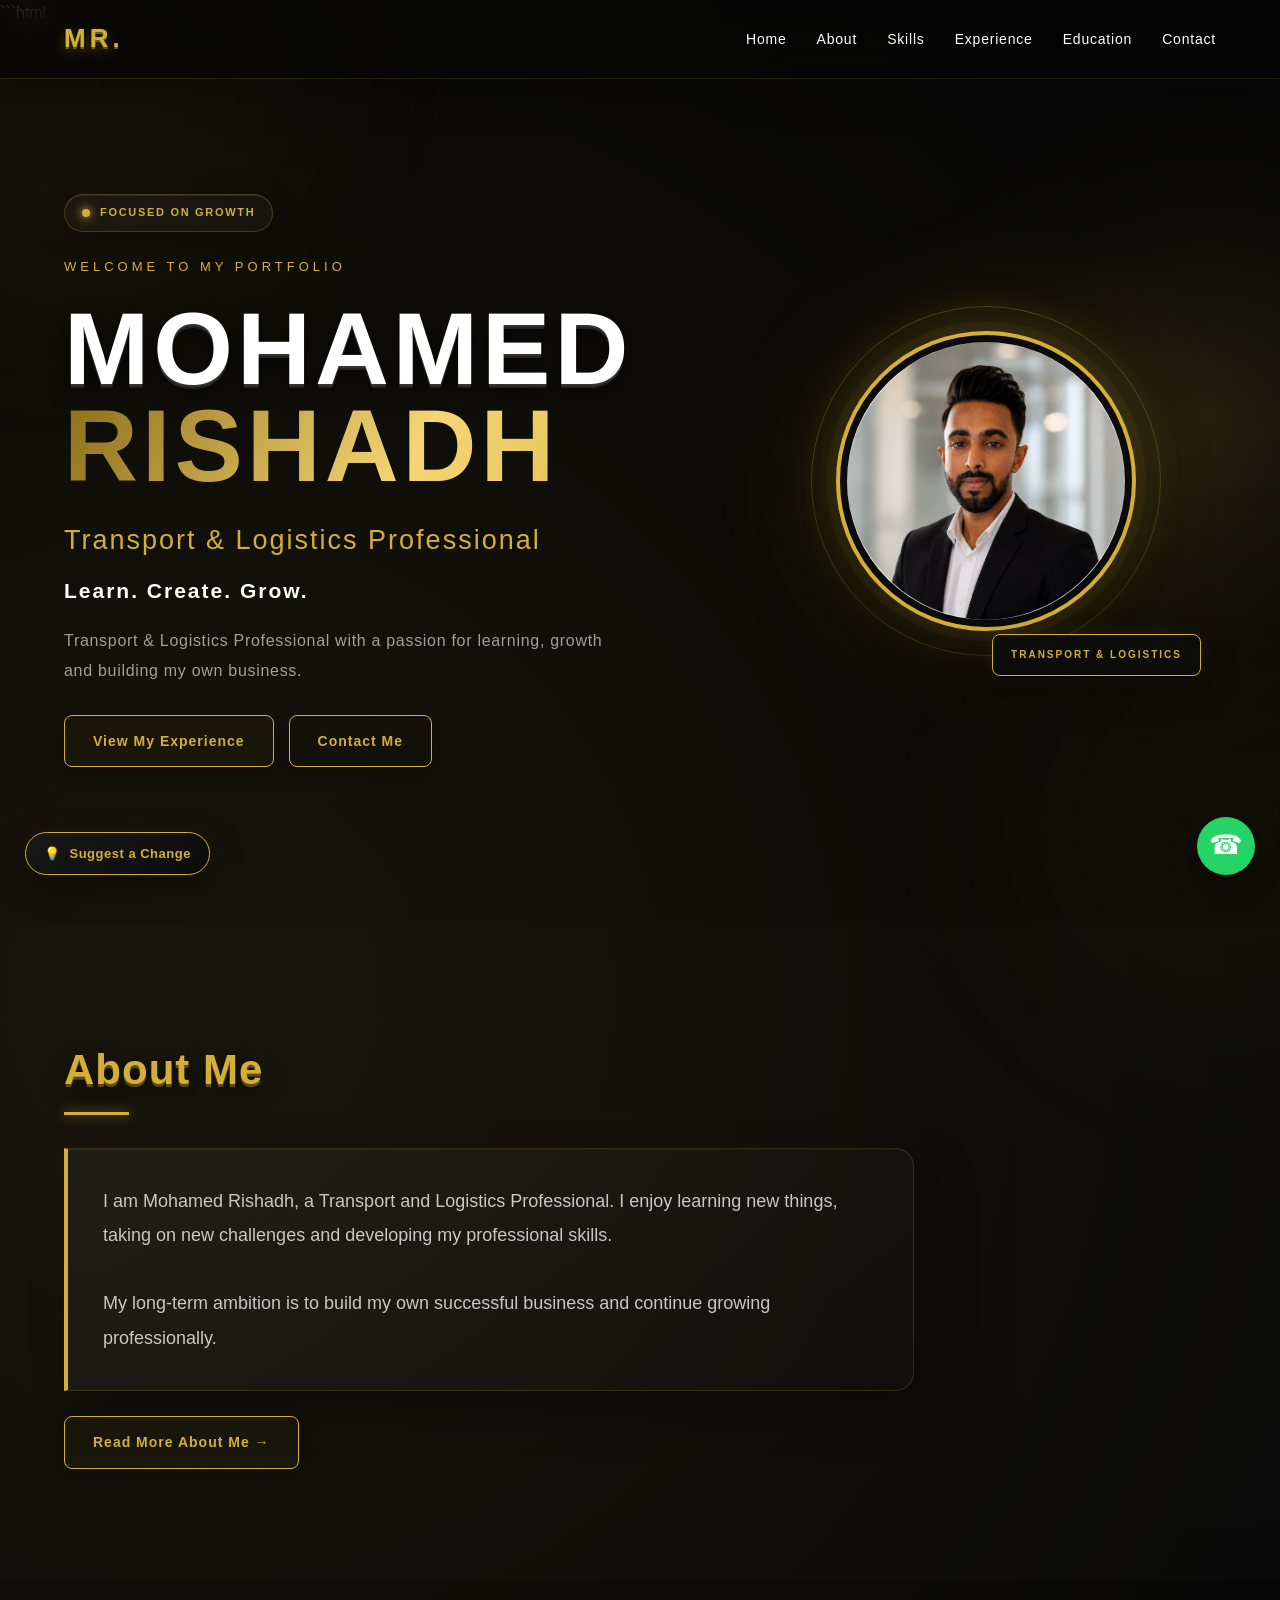
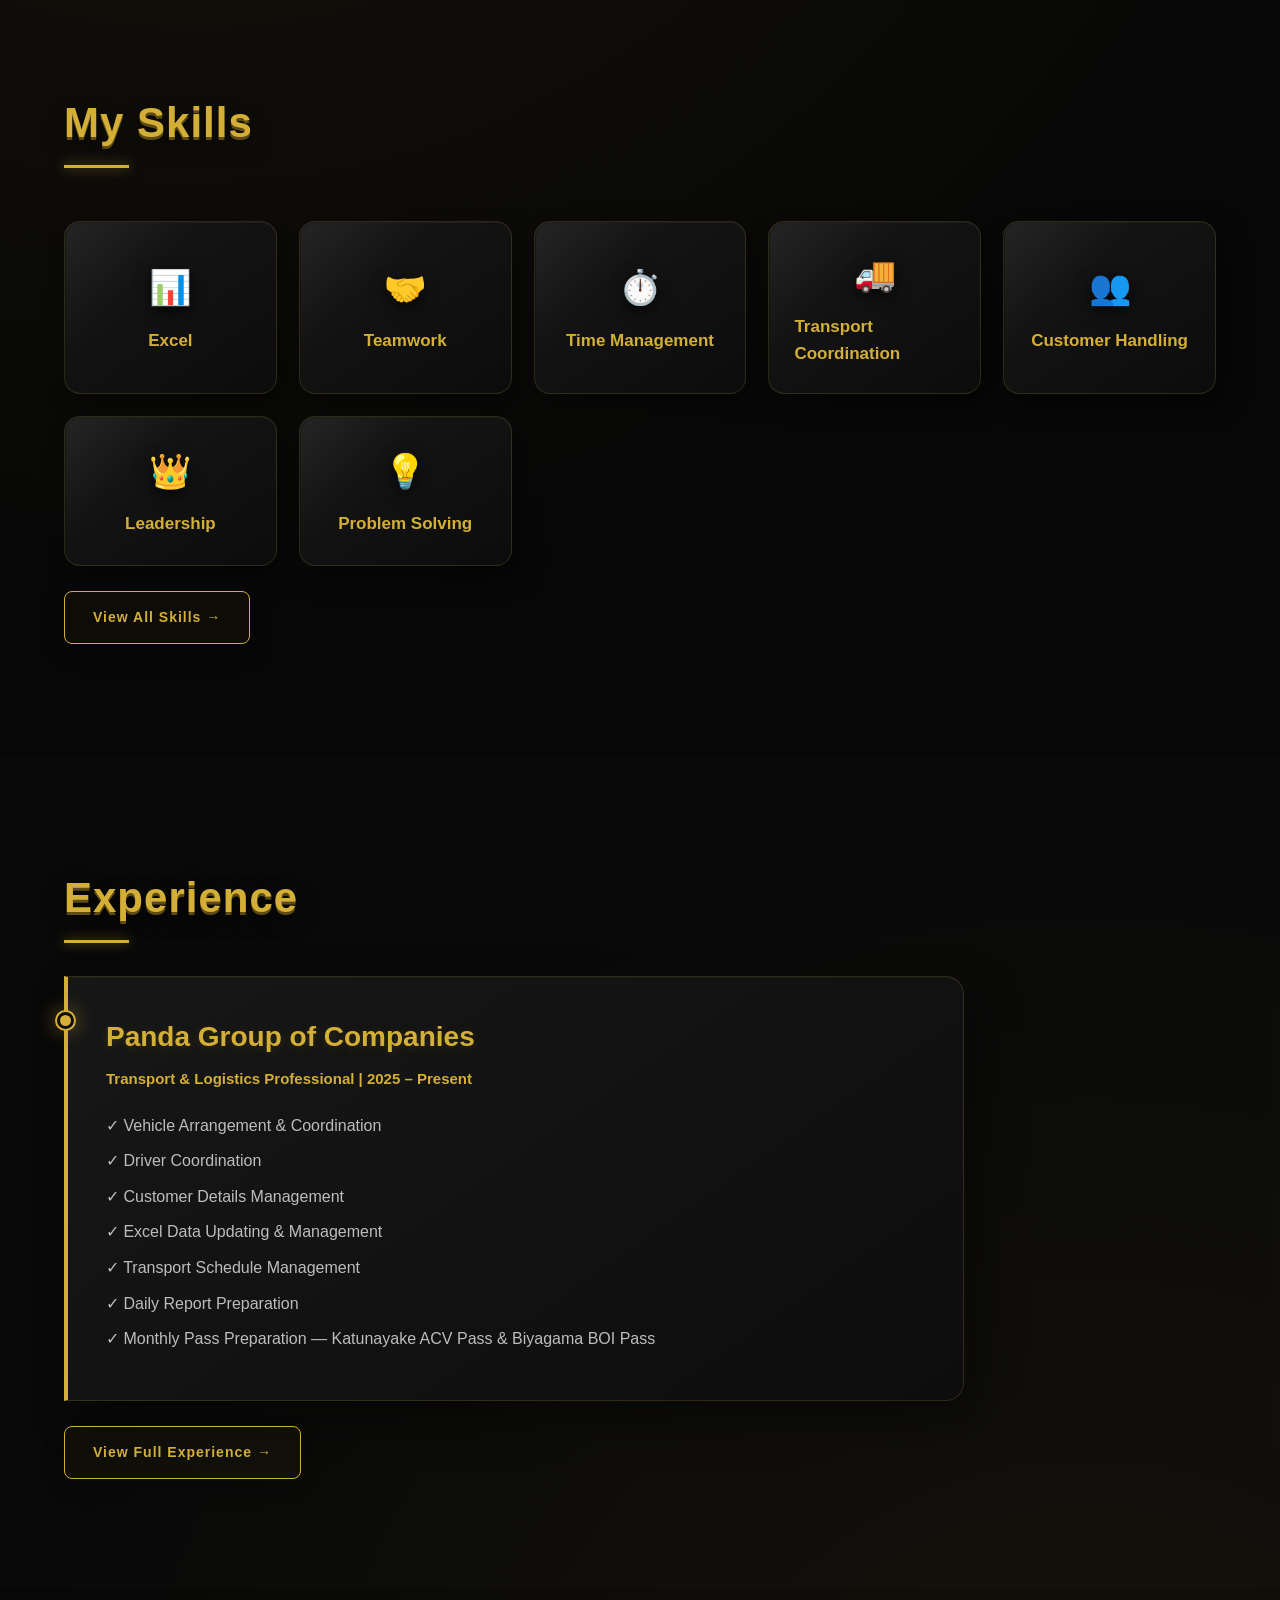
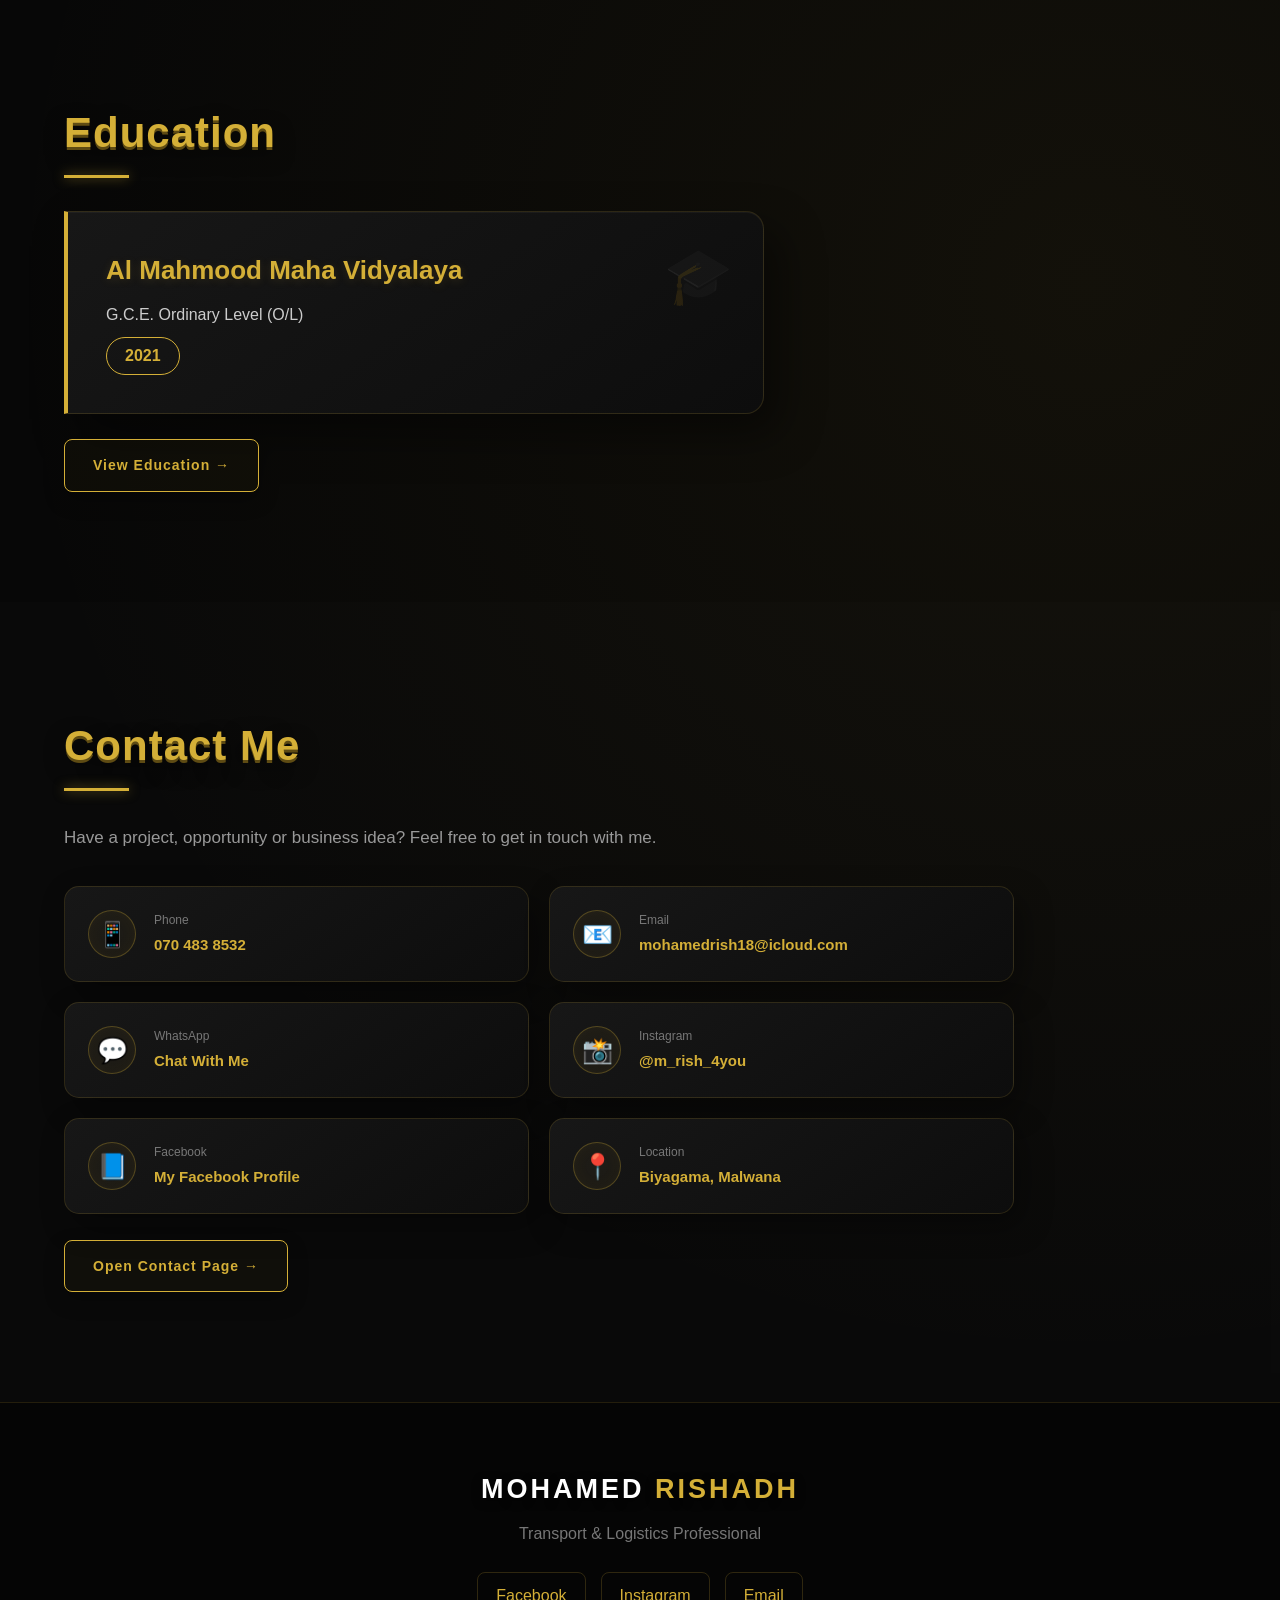
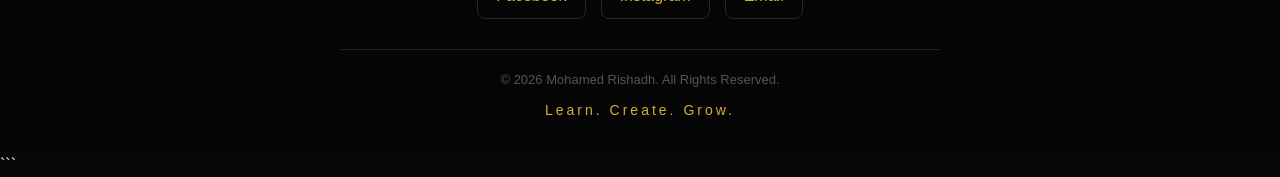
==== commit e46231e8: "Refactor portfolio website with separate pages Updated the portfolio website structure with separate" ====
--- a/index.html
+++ b/index.html
@@ -1,3 +1,4 @@
+```html
 <!DOCTYPE html>
 <html lang="en">
 
@@ -33,12 +34,31 @@
 
                 <ul class="nav-links">
 
-                    <li><a href="#home">Home</a></li>
-                    <li><a href="#about">About</a></li>
-                    <li><a href="#skills">Skills</a></li>
-                    <li><a href="#experience">Experience</a></li>
-                    <li><a href="#education">Education</a></li>
-                    <li><a href="#contact">Contact</a></li>
+                    <!-- SEPARATE PAGES -->
+
+                    <li>
+                        <a href="index.html">Home</a>
+                    </li>
+
+                    <li>
+                        <a href="about.html">About</a>
+                    </li>
+
+                    <li>
+                        <a href="skills.html">Skills</a>
+                    </li>
+
+                    <li>
+                        <a href="experience.html">Experience</a>
+                    </li>
+
+                    <li>
+                        <a href="education.html">Education</a>
+                    </li>
+
+                    <li>
+                        <a href="contact.html">Contact</a>
+                    </li>
 
                 </ul>
 
@@ -100,11 +120,11 @@
 
                 <div class="hero-buttons">
 
-                    <a href="#experience" class="btn">
+                    <a href="experience.html" class="btn">
                         View My Experience
                     </a>
 
-                    <a href="#contact" class="btn btn-outline">
+                    <a href="contact.html" class="btn btn-outline">
                         Contact Me
                     </a>
 
@@ -137,7 +157,7 @@
 
 
     <!-- =========================
-         ABOUT
+         ABOUT PREVIEW
     ========================== -->
 
     <section id="about">
@@ -163,13 +183,19 @@
 
             </p>
 
+            <br>
+
+            <a href="about.html" class="btn">
+                Read More About Me →
+            </a>
+
         </div>
 
     </section>
 
 
     <!-- =========================
-         SKILLS
+         SKILLS PREVIEW
     ========================== -->
 
     <section id="skills">
@@ -219,13 +245,19 @@
 
             </div>
 
+            <br>
+
+            <a href="skills.html" class="btn">
+                View All Skills →
+            </a>
+
         </div>
 
     </section>
 
 
     <!-- =========================
-         EXPERIENCE
+         EXPERIENCE PREVIEW
     ========================== -->
 
     <section id="experience">
@@ -275,13 +307,19 @@
 
             </div>
 
+            <br>
+
+            <a href="experience.html" class="btn">
+                View Full Experience →
+            </a>
+
         </div>
 
     </section>
 
 
     <!-- =========================
-         EDUCATION
+         EDUCATION PREVIEW
     ========================== -->
 
     <section id="education">
@@ -312,13 +350,19 @@
 
             </div>
 
+            <br>
+
+            <a href="education.html" class="btn">
+                View Education →
+            </a>
+
         </div>
 
     </section>
 
 
     <!-- =========================
-         CONTACT
+         CONTACT PREVIEW
     ========================== -->
 
     <section id="contact">
@@ -339,7 +383,6 @@
 
             <div class="contact-grid">
 
-
                 <a href="tel:+94704838532"
                     class="contact-card">
 
@@ -462,6 +505,12 @@
                 </div>
 
             </div>
+
+            <br>
+
+            <a href="contact.html" class="btn">
+                Open Contact Page →
+            </a>
 
         </div>
 
@@ -754,3 +803,4 @@
 </body>
 
 </html>
+```
--- a/style.css
+++ b/style.css
@@ -1,7 +1,12 @@
 /* =========================================================
    MOHAMED RISHADH
-   PREMIUM 3D DARK GOLD PORTFOLIO
-   ========================================================= */
+   PREMIUM 3D GOLD PORTFOLIO
+========================================================= */
+
+
+/* =========================================================
+   RESET
+========================================================= */
 
 * {
     margin: 0;
@@ -13,37 +18,21 @@
     scroll-behavior: smooth;
 }
 
-:root {
-    --black: #050505;
-    --dark: #0a0a0a;
-    --card: rgba(18, 18, 18, 0.72);
-    --gold: #d4af37;
-    --gold-light: #f4d77a;
-    --gold-dark: #8d7220;
-    --text: #ffffff;
-    --muted: #a5a5a5;
-    --border: rgba(212, 175, 55, 0.18);
-}
-
-/* =========================================================
-   BODY
-   ========================================================= */
-
 body {
     font-family: Arial, Helvetica, sans-serif;
     background:
-        radial-gradient(circle at 15% 20%, rgba(212,175,55,0.08), transparent 25%),
-        radial-gradient(circle at 85% 70%, rgba(212,175,55,0.06), transparent 25%),
-        linear-gradient(135deg, #030303, #0b0b0b 50%, #050505);
-    color: var(--text);
+        radial-gradient(circle at 15% 20%, rgba(212, 175, 55, 0.08), transparent 30%),
+        radial-gradient(circle at 85% 70%, rgba(212, 175, 55, 0.06), transparent 30%),
+        #070707;
+    color: #ffffff;
     line-height: 1.6;
     overflow-x: hidden;
-    position: relative;
-}
-
-/* =========================================================
-   PREMIUM 3D BACKGROUND
-   ========================================================= */
+}
+
+
+/* =========================================================
+   3D BACKGROUND
+========================================================= */
 
 body::before {
     content: "";
@@ -52,19 +41,13 @@
     height: 500px;
     top: -180px;
     left: -180px;
-
-    background: radial-gradient(
-        circle,
-        rgba(212,175,55,0.16),
-        rgba(212,175,55,0.04) 40%,
-        transparent 70%
-    );
-
-    filter: blur(30px);
+    border-radius: 50%;
+    background: #d4af37;
+    opacity: 0.045;
+    filter: blur(100px);
     pointer-events: none;
-    z-index: -5;
-
-    animation: floatingLight 10s ease-in-out infinite;
+    z-index: -2;
+    animation: floatingGlow 10s ease-in-out infinite;
 }
 
 body::after {
@@ -72,143 +55,88 @@
     position: fixed;
     width: 450px;
     height: 450px;
-    right: -170px;
-    bottom: -120px;
-
-    background: radial-gradient(
-        circle,
-        rgba(212,175,55,0.12),
-        rgba(212,175,55,0.03) 45%,
-        transparent 70%
-    );
-
-    filter: blur(35px);
+    right: -180px;
+    bottom: -150px;
+    border-radius: 50%;
+    background: #d4af37;
+    opacity: 0.04;
+    filter: blur(100px);
     pointer-events: none;
-    z-index: -5;
-
-    animation: floatingLight2 12s ease-in-out infinite;
-}
-
-@keyframes floatingLight {
+    z-index: -2;
+    animation: floatingGlowReverse 12s ease-in-out infinite;
+}
+
+@keyframes floatingGlow {
 
     0% {
-        transform: translate(0, 0) scale(1);
+        transform: translate3d(0, 0, 0);
     }
 
     50% {
-        transform: translate(100px, 80px) scale(1.15);
+        transform: translate3d(80px, 60px, 0);
     }
 
     100% {
-        transform: translate(0, 0) scale(1);
-    }
-}
-
-@keyframes floatingLight2 {
+        transform: translate3d(0, 0, 0);
+    }
+}
+
+@keyframes floatingGlowReverse {
 
     0% {
-        transform: translate(0, 0) scale(1);
+        transform: translate3d(0, 0, 0);
     }
 
     50% {
-        transform: translate(-80px, -60px) scale(1.2);
+        transform: translate3d(-70px, -50px, 0);
     }
 
     100% {
-        transform: translate(0, 0) scale(1);
-    }
-}
-
-/* =========================================================
-   SUBTLE 3D GRID
-   ========================================================= */
-
-.hero,
-section {
-    position: relative;
-}
-
-.hero::after,
-section::after {
-    content: "";
-    position: absolute;
-    inset: 0;
-
-    background-image:
-        linear-gradient(
-            rgba(212,175,55,0.025) 1px,
-            transparent 1px
-        ),
-        linear-gradient(
-            90deg,
-            rgba(212,175,55,0.025) 1px,
-            transparent 1px
-        );
-
-    background-size: 70px 70px;
-
-    mask-image: linear-gradient(
-        to bottom,
-        transparent,
-        black 20%,
-        black 80%,
-        transparent
-    );
-
-    pointer-events: none;
-    z-index: 0;
-}
+        transform: translate3d(0, 0, 0);
+    }
+}
+
 
 /* =========================================================
    CONTAINER
-   ========================================================= */
+========================================================= */
 
 .container {
     width: 90%;
     max-width: 1200px;
     margin: auto;
-    position: relative;
-    z-index: 2;
-}
-
-/* =========================================================
-   GOLD TEXT
-   ========================================================= */
+}
+
+
+/* =========================================================
+   GOLD
+========================================================= */
 
 .gold {
-    color: var(--gold);
-}
-
-.gold,
-.section-title,
-.hero h2 {
-    text-shadow:
-        0 0 8px rgba(212,175,55,0.25),
-        0 0 20px rgba(212,175,55,0.08);
-}
+    color: #d4af37;
+}
+
 
 /* =========================================================
    NAVBAR
-   ========================================================= */
+========================================================= */
 
 .navbar {
     position: fixed;
     top: 0;
+    left: 0;
     width: 100%;
-
     padding: 18px 0;
-
-    background: rgba(5,5,5,0.68);
-
+    z-index: 1000;
+
+    background: rgba(5, 5, 5, 0.72);
     backdrop-filter: blur(18px);
     -webkit-backdrop-filter: blur(18px);
 
-    border-bottom: 1px solid rgba(212,175,55,0.15);
-
-    box-shadow:
-        0 10px 40px rgba(0,0,0,0.35);
-
-    z-index: 1000;
+    border-bottom: 1px solid rgba(212, 175, 55, 0.16);
+
+    box-shadow:
+        0 10px 40px rgba(0, 0, 0, 0.35);
 }
 
 .nav-content {
@@ -218,651 +146,655 @@
 }
 
 .logo {
+    color: #d4af37;
     font-size: 26px;
     font-weight: 900;
     letter-spacing: 4px;
 
-    color: var(--gold);
-
     text-shadow:
-        2px 2px 0 #6f5717,
-        4px 4px 12px rgba(212,175,55,0.25);
-
-    transition: 0.3s ease;
-}
-
-.logo:hover {
-    transform: translateY(-2px) scale(1.05);
-}
-
-/* =========================================================
-   NAV LINKS
-   ========================================================= */
+        0 2px 0 #6f5915,
+        0 5px 15px rgba(212, 175, 55, 0.35);
+}
 
 .nav-links {
     display: flex;
+    align-items: center;
     gap: 30px;
     list-style: none;
 }
 
 .nav-links a {
     position: relative;
-
     color: #ffffff;
     text-decoration: none;
-
     font-size: 14px;
     letter-spacing: 0.8px;
-
     transition: 0.3s ease;
 }
 
 .nav-links a::after {
     content: "";
-
+    position: absolute;
+    left: 0;
+    bottom: -7px;
+    width: 0;
+    height: 2px;
+    background: #d4af37;
+    box-shadow: 0 0 10px rgba(212, 175, 55, 0.7);
+    transition: 0.3s ease;
+}
+
+.nav-links a:hover {
+    color: #d4af37;
+}
+
+.nav-links a:hover::after {
+    width: 100%;
+}
+
+
+/* =========================================================
+   MOBILE MENU
+========================================================= */
+
+.menu-btn {
+    display: none;
+    background: rgba(212, 175, 55, 0.05);
+    color: #d4af37;
+    border: 1px solid #d4af37;
+    border-radius: 8px;
+    padding: 6px 11px;
+    font-size: 22px;
+    cursor: pointer;
+}
+
+
+/* =========================================================
+   HERO
+========================================================= */
+
+.hero {
+    min-height: 100vh;
+    padding-top: 120px;
+    position: relative;
+    overflow: hidden;
+
+    display: flex;
+    align-items: center;
+}
+
+.hero::before {
+    content: "";
+    position: absolute;
+    width: 700px;
+    height: 700px;
+    right: -280px;
+    top: 5%;
+    border-radius: 50%;
+
+    background:
+        radial-gradient(
+            circle,
+            rgba(212, 175, 55, 0.13),
+            rgba(212, 175, 55, 0.02) 45%,
+            transparent 70%
+        );
+
+    pointer-events: none;
+}
+
+.hero-layout {
+    display: grid;
+    grid-template-columns: 1.15fr 0.85fr;
+    align-items: center;
+    gap: 70px;
+}
+
+
+/* =========================================================
+   HERO CONTENT
+========================================================= */
+
+.hero-content {
+    position: relative;
+    z-index: 5;
+    animation: heroReveal 1s ease forwards;
+}
+
+@keyframes heroReveal {
+
+    from {
+        opacity: 0;
+        transform: translateY(40px);
+    }
+
+    to {
+        opacity: 1;
+        transform: translateY(0);
+    }
+}
+
+.status-badge {
+    display: inline-flex;
+    align-items: center;
+    gap: 10px;
+
+    padding: 9px 17px;
+    margin-bottom: 25px;
+
+    border: 1px solid rgba(212, 175, 55, 0.25);
+    border-radius: 50px;
+
+    background: rgba(255, 255, 255, 0.03);
+
+    color: #d4af37;
+
+    font-size: 11px;
+    font-weight: bold;
+    letter-spacing: 1.7px;
+
+    box-shadow:
+        inset 0 1px 0 rgba(255,255,255,0.08),
+        0 10px 30px rgba(0,0,0,0.25);
+}
+
+.status-dot {
+    width: 8px;
+    height: 8px;
+    border-radius: 50%;
+    background: #d4af37;
+
+    box-shadow:
+        0 0 8px #d4af37,
+        0 0 18px rgba(212, 175, 55, 0.6);
+
+    animation: pulse 2s infinite;
+}
+
+@keyframes pulse {
+
+    0%,
+    100% {
+        transform: scale(1);
+        opacity: 1;
+    }
+
+    50% {
+        transform: scale(0.7);
+        opacity: 0.5;
+    }
+}
+
+.welcome-text {
+    font-size: 13px !important;
+    letter-spacing: 4px;
+    margin-bottom: 22px;
+}
+
+
+/* =========================================================
+   HERO TITLE 3D
+========================================================= */
+
+.hero h1 {
+    font-size: clamp(55px, 8vw, 105px);
+    line-height: 0.95;
+    font-weight: 900;
+    letter-spacing: 4px;
+    margin-bottom: 25px;
+
+    text-shadow:
+        0 2px 0 #333333,
+        0 4px 0 #222222,
+        0 8px 20px rgba(0, 0, 0, 0.8);
+}
+
+.hero h1 .gold {
+    display: inline-block;
+
+    background: linear-gradient(
+        120deg,
+        #8d6e19,
+        #f4d675,
+        #d4af37,
+        #fff1a8,
+        #9d7b20
+    );
+
+    background-size: 300% auto;
+
+    -webkit-background-clip: text;
+    background-clip: text;
+    -webkit-text-fill-color: transparent;
+
+    animation: goldShine 5s linear infinite;
+
+    text-shadow: none;
+}
+
+@keyframes goldShine {
+
+    0% {
+        background-position: 0% center;
+    }
+
+    50% {
+        background-position: 100% center;
+    }
+
+    100% {
+        background-position: 0% center;
+    }
+}
+
+.hero h2 {
+    color: #d4af37;
+    font-size: 27px;
+    font-weight: 500;
+    letter-spacing: 2px;
+    margin-bottom: 12px;
+}
+
+.hero-tagline {
+    color: #ffffff !important;
+    font-size: 21px !important;
+    font-weight: bold;
+    letter-spacing: 2px;
+}
+
+.hero-description {
+    max-width: 540px;
+    margin-top: 18px;
+
+    color: #9f9f9f !important;
+
+    font-size: 16px !important;
+    line-height: 1.9;
+    letter-spacing: 0.7px;
+}
+
+
+/* =========================================================
+   BUTTONS
+========================================================= */
+
+.hero-buttons {
+    display: flex;
+    gap: 15px;
+    flex-wrap: wrap;
+    margin-top: 28px;
+}
+
+.btn {
+    position: relative;
+    display: inline-block;
+
+    padding: 14px 28px;
+
+    border: 1px solid #d4af37;
+    border-radius: 8px;
+
+    color: #d4af37;
+    background: rgba(212, 175, 55, 0.03);
+
+    text-decoration: none;
+
+    font-size: 14px;
+    font-weight: bold;
+    letter-spacing: 1px;
+
+    overflow: hidden;
+
+    transition: 0.35s ease;
+
+    box-shadow:
+        0 8px 20px rgba(0,0,0,0.3);
+}
+
+.btn::before {
+    content: "";
     position: absolute;
     left: 50%;
-    bottom: -8px;
+    top: 50%;
 
     width: 0;
-    height: 2px;
-
-    background: var(--gold);
-
-    transform: translateX(-50%);
-
-    box-shadow:
-        0 0 10px rgba(212,175,55,0.7);
-
-    transition: 0.3s ease;
-}
-
-.nav-links a:hover {
-    color: var(--gold-light);
-}
-
-.nav-links a:hover::after {
-    width: 100%;
-}
-
-/* =========================================================
-   MOBILE MENU BUTTON
-   ========================================================= */
-
-.menu-btn {
-    display: none;
-
-    background: rgba(17,17,17,0.8);
-
-    border: 1px solid var(--gold);
-
-    color: var(--gold);
-
-    font-size: 22px;
-
-    padding: 5px 11px;
-
+    height: 0;
+
+    border-radius: 50%;
+
+    background: #d4af37;
+
+    transform: translate(-50%, -50%);
+    transition: 0.5s ease;
+
+    z-index: -1;
+}
+
+.btn:hover::before {
+    width: 400px;
+    height: 400px;
+}
+
+.btn:hover {
+    color: #000000;
+
+    transform:
+        translateY(-4px)
+        perspective(500px)
+        rotateX(2deg);
+
+    box-shadow:
+        0 15px 35px rgba(212, 175, 55, 0.2);
+}
+
+.btn-outline {
+    background: transparent;
+}
+
+
+/* =========================================================
+   HERO PHOTO
+========================================================= */
+
+.hero-photo {
+    position: relative;
+
+    min-height: 500px;
+
+    display: flex;
+    justify-content: center;
+    align-items: center;
+
+    perspective: 1000px;
+}
+
+.photo-glow {
+    position: absolute;
+
+    width: 360px;
+    height: 360px;
+
+    border-radius: 50%;
+
+    background: #d4af37;
+
+    opacity: 0.10;
+
+    filter: blur(55px);
+
+    animation: photoGlow 5s ease-in-out infinite;
+}
+
+@keyframes photoGlow {
+
+    0%,
+    100% {
+        transform: scale(1);
+    }
+
+    50% {
+        transform: scale(1.15);
+    }
+}
+
+.photo-ring {
+    position: absolute;
+
+    width: 350px;
+    height: 350px;
+
+    border-radius: 50%;
+
+    border: 1px solid rgba(212, 175, 55, 0.3);
+
+    box-shadow:
+        0 0 40px rgba(212, 175, 55, 0.08),
+        inset 0 0 40px rgba(212, 175, 55, 0.05);
+
+    animation: rotateRing 15s linear infinite;
+}
+
+@keyframes rotateRing {
+
+    from {
+        transform: rotate(0deg);
+    }
+
+    to {
+        transform: rotate(360deg);
+    }
+}
+
+.profile-photo {
+    position: relative;
+
+    width: 300px;
+    height: 300px;
+
+    object-fit: cover;
+
+    border-radius: 50%;
+
+    border: 4px solid #d4af37;
+
+    padding: 7px;
+
+    background: #0b0b0b;
+
+    z-index: 2;
+
+    box-shadow:
+        0 0 0 10px rgba(212, 175, 55, 0.04),
+        0 0 45px rgba(212, 175, 55, 0.25),
+        0 25px 70px rgba(0,0,0,0.8);
+
+    animation: profileFloat 5s ease-in-out infinite;
+
+    transition: 0.5s ease;
+}
+
+.profile-photo:hover {
+    transform:
+        scale(1.05)
+        rotateY(8deg)
+        rotateX(3deg);
+
+    box-shadow:
+        0 0 0 12px rgba(212, 175, 55, 0.05),
+        0 0 70px rgba(212, 175, 55, 0.45),
+        0 30px 80px rgba(0,0,0,0.9);
+}
+
+@keyframes profileFloat {
+
+    0%,
+    100% {
+        transform: translateY(0);
+    }
+
+    50% {
+        transform: translateY(-12px);
+    }
+}
+
+.photo-badge {
+    position: absolute;
+
+    right: 15px;
+    bottom: 55px;
+
+    z-index: 5;
+
+    padding: 12px 18px;
+
+    background: rgba(12, 12, 12, 0.85);
+
+    backdrop-filter: blur(10px);
+
+    border: 1px solid #d4af37;
     border-radius: 8px;
 
-    cursor: pointer;
-
-    transition: 0.3s ease;
-}
-
-.menu-btn:hover {
-    background: var(--gold);
-    color: #000;
-    transform: scale(1.05);
-}
-
-/* =========================================================
-   HERO
-   ========================================================= */
-
-.hero {
-    min-height: 100vh;
-
-    display: flex;
-    align-items: center;
-
-    padding-top: 100px;
-
-    overflow: hidden;
-}
-
-.hero-layout {
-    display: grid;
-
-    grid-template-columns: 1.15fr 0.85fr;
-
-    align-items: center;
-
-    gap: 70px;
-}
-
-.hero-content {
-    animation: fadeUp 1s ease forwards;
-}
-
-/* =========================================================
-   STATUS BADGE
-   ========================================================= */
-
-.status-badge {
-    display: inline-flex;
-
-    align-items: center;
-    gap: 9px;
-
-    padding: 9px 17px;
-
-    margin-bottom: 25px;
-
-    border: 1px solid var(--border);
-
-    border-radius: 50px;
+    color: #d4af37;
+
+    font-size: 10px;
+    font-weight: bold;
+    letter-spacing: 2px;
+
+    box-shadow:
+        0 12px 30px rgba(0,0,0,0.5),
+        0 0 20px rgba(212, 175, 55, 0.1);
+}
+
+
+/* =========================================================
+   SECTIONS
+========================================================= */
+
+section {
+    position: relative;
+    padding: 110px 0;
+}
+
+section:nth-of-type(even) {
+    background: rgba(255,255,255,0.012);
+}
+
+
+/* =========================================================
+   SECTION TITLE
+========================================================= */
+
+.section-title {
+    position: relative;
+
+    display: inline-block;
+
+    margin-bottom: 45px;
+
+    color: #d4af37;
+
+    font-size: 42px;
+    font-weight: 900;
+
+    letter-spacing: 1px;
+
+    text-shadow:
+        0 3px 0 #5e4b13,
+        0 8px 20px rgba(0,0,0,0.6);
+}
+
+.section-title::after {
+    content: "";
+
+    position: absolute;
+
+    left: 0;
+    bottom: -12px;
+
+    width: 65px;
+    height: 3px;
+
+    background: #d4af37;
+
+    box-shadow:
+        0 0 12px rgba(212, 175, 55, 0.6);
+}
+
+
+/* =========================================================
+   ABOUT
+========================================================= */
+
+.about-text {
+    max-width: 850px;
+
+    padding: 35px;
+
+    color: #c7c7c7;
+
+    font-size: 18px;
+    line-height: 1.9;
 
     background:
         linear-gradient(
             145deg,
-            rgba(30,30,30,0.9),
-            rgba(10,10,10,0.7)
+            rgba(255,255,255,0.045),
+            rgba(255,255,255,0.012)
         );
 
-    box-shadow:
-        inset 2px 2px 5px rgba(255,255,255,0.03),
-        inset -3px -3px 8px rgba(0,0,0,0.7),
-        0 10px 30px rgba(0,0,0,0.3);
-
-    color: var(--gold);
-
-    font-size: 11px;
-
-    font-weight: bold;
-
-    letter-spacing: 1.7px;
-}
-
-.status-dot {
-    width: 8px;
-    height: 8px;
-
-    border-radius: 50%;
-
-    background: var(--gold);
-
-    box-shadow:
-        0 0 8px var(--gold),
-        0 0 18px rgba(212,175,55,0.7);
-
-    animation: statusPulse 2s infinite;
-}
-
-@keyframes statusPulse {
-
-    0%,
-    100% {
-        opacity: 1;
-        transform: scale(1);
-    }
-
-    50% {
-        opacity: 0.4;
-        transform: scale(0.7);
-    }
-}
-
-/* =========================================================
-   HERO TITLE
-   ========================================================= */
-
-.hero-content > .gold:first-of-type {
-    font-size: 13px;
-
-    letter-spacing: 5px;
-
-    margin-bottom: 22px;
-
-    font-weight: bold;
-}
-
-.hero h1 {
-    font-size: clamp(48px, 8vw, 92px);
-
-    line-height: 0.95;
-
-    margin-bottom: 25px;
-
-    letter-spacing: 4px;
-
-    font-weight: 900;
-
-    color: #ffffff;
-
-    text-shadow:
-        2px 2px 0 #222,
-        5px 5px 0 #111,
-        10px 15px 30px rgba(0,0,0,0.7);
-}
-
-.hero h1 .gold {
-    color: var(--gold);
-
-    text-shadow:
-        2px 2px 0 #745c18,
-        5px 5px 0 #4a3a0e,
-        0 0 25px rgba(212,175,55,0.25);
-}
-
-.hero h2 {
-    font-size: 28px;
-
-    color: var(--gold);
-
-    margin-bottom: 10px;
-
-    letter-spacing: 2px;
-
-    font-weight: 600;
-}
-
-/* =========================================================
-   HERO TEXT
-   ========================================================= */
-
-.hero-tagline {
-    color: var(--gold);
-
-    font-size: 21px;
-
-    font-weight: bold;
-
-    letter-spacing: 2px;
-
-    margin-top: 10px;
-}
-
-.hero-description {
-    max-width: 540px;
-
-    margin-top: 18px;
-
-    color: #a7a7a7;
-
-    font-size: 16px;
-
-    line-height: 1.9;
-
-    letter-spacing: 0.5px;
-}
-
-/* =========================================================
-   HERO BUTTONS
-   ========================================================= */
-
-.hero-buttons {
+    border: 1px solid rgba(212, 175, 55, 0.15);
+
+    border-left: 4px solid #d4af37;
+
+    border-radius: 0 18px 18px 0;
+
+    box-shadow:
+        15px 20px 45px rgba(0,0,0,0.35),
+        inset 0 1px 0 rgba(255,255,255,0.05);
+
+    transition: 0.4s ease;
+}
+
+.about-text:hover {
+    transform: translateX(8px);
+
+    border-color: rgba(212, 175, 55, 0.35);
+
+    box-shadow:
+        20px 25px 55px rgba(0,0,0,0.5),
+        0 0 30px rgba(212, 175, 55, 0.08);
+}
+
+
+/* =========================================================
+   SKILLS
+========================================================= */
+
+.skills-grid {
+    display: grid;
+
+    grid-template-columns:
+        repeat(auto-fit, minmax(180px, 1fr));
+
+    gap: 22px;
+
+    margin-top: 20px;
+}
+
+.skill-card {
+    position: relative;
+
+    min-height: 150px;
+
     display: flex;
-
-    gap: 16px;
-
-    flex-wrap: wrap;
-
-    margin-top: 28px;
-}
-
-.btn {
-    position: relative;
-
-    display: inline-block;
-
-    padding: 14px 28px;
-
-    border: 1px solid var(--gold);
-
-    border-radius: 8px;
-
-    color: var(--gold);
+    flex-direction: column;
+
+    justify-content: center;
+    align-items: center;
+
+    gap: 12px;
+
+    padding: 25px;
 
     background:
         linear-gradient(
             145deg,
-            rgba(35,35,35,0.9),
-            rgba(8,8,8,0.9)
+            #171717,
+            #0c0c0c
         );
 
-    text-decoration: none;
-
+    border: 1px solid rgba(212, 175, 55, 0.16);
+
+    border-radius: 16px;
+
+    color: #d4af37;
+
+    font-size: 17px;
     font-weight: bold;
 
-    letter-spacing: 1px;
-
-    overflow: hidden;
-
-    box-shadow:
-        4px 4px 12px rgba(0,0,0,0.5),
-        inset 1px 1px 3px rgba(255,255,255,0.05);
-
-    transition: 0.35s ease;
-}
-
-.btn:hover {
-    background: var(--gold);
-
-    color: #000;
-
-    transform:
-        translateY(-5px)
-        perspective(500px)
-        rotateX(5deg);
-
-    box-shadow:
-        0 12px 30px rgba(212,175,55,0.25),
-        0 0 25px rgba(212,175,55,0.12);
-}
-
-.btn-outline {
-    background: transparent;
-}
-
-/* =========================================================
-   HERO PHOTO
-   ========================================================= */
-
-.hero-photo {
-    position: relative;
-
-    min-height: 480px;
-
-    display: flex;
-
-    justify-content: center;
-
-    align-items: center;
-}
-
-.photo-glow {
-    position: absolute;
-
-    width: 360px;
-    height: 360px;
-
-    border-radius: 50%;
-
-    background:
-        radial-gradient(
-            circle,
-            rgba(212,175,55,0.25),
-            rgba(212,175,55,0.06) 45%,
-            transparent 70%
-        );
-
-    filter: blur(20px);
-
-    animation: photoGlow 5s ease-in-out infinite;
-}
-
-@keyframes photoGlow {
-
-    0%,
-    100% {
-        transform: scale(1);
-        opacity: 0.7;
-    }
-
-    50% {
-        transform: scale(1.15);
-        opacity: 1;
-    }
-}
-
-.hero-photo .profile-photo {
-    position: relative;
-
-    width: 310px;
-    height: 310px;
-
-    object-fit: cover;
-
-    border-radius: 50%;
-
-    border: 4px solid var(--gold);
-
-    padding: 7px;
-
-    background: #111;
-
-    z-index: 2;
-
-    box-shadow:
-        0 0 0 8px rgba(212,175,55,0.04),
-        0 0 0 16px rgba(212,175,55,0.02),
-        15px 20px 45px rgba(0,0,0,0.7),
-        0 0 45px rgba(212,175,55,0.18);
-
-    animation:
-        fadeUp 1.2s ease forwards,
-        photoFloat 5s ease-in-out infinite;
-}
-
-@keyframes photoFloat {
-
-    0%,
-    100% {
-        transform: translateY(0);
-    }
-
-    50% {
-        transform: translateY(-10px);
-    }
-}
-
-.hero-photo .profile-photo:hover {
-    transform: scale(1.04);
-    box-shadow:
-        0 0 50px rgba(212,175,55,0.35);
-}
-
-/* =========================================================
-   PHOTO BADGE
-   ========================================================= */
-
-.photo-badge {
-    position: absolute;
-
-    bottom: 50px;
-    right: 15px;
-
-    padding: 12px 18px;
-
-    background:
-        linear-gradient(
-            145deg,
-            rgba(30,30,30,0.95),
-            rgba(10,10,10,0.9)
-        );
-
-    border: 1px solid var(--gold);
-
-    color: var(--gold);
-
-    font-size: 10px;
-
-    font-weight: bold;
-
-    letter-spacing: 2px;
-
-    border-radius: 7px;
-
-    z-index: 4;
-
-    box-shadow:
-        8px 10px 25px rgba(0,0,0,0.5),
-        inset 1px 1px 4px rgba(255,255,255,0.04);
-}
-
-/* =========================================================
-   SECTIONS
-   ========================================================= */
-
-section {
-    padding: 110px 0;
-}
-
-#about,
-#experience,
-#contact {
-    background:
-        linear-gradient(
-            180deg,
-            rgba(15,15,15,0.9),
-            rgba(7,7,7,0.9)
-        );
-}
-
-#skills,
-#education {
-    background:
-        linear-gradient(
-            180deg,
-            rgba(5,5,5,0.9),
-            rgba(12,12,12,0.9)
-        );
-}
-
-/* =========================================================
-   SECTION TITLE
-   ========================================================= */
-
-.section-title {
-    position: relative;
-
-    display: inline-block;
-
-    font-size: 42px;
-
-    margin-bottom: 45px;
-
-    color: var(--gold);
-
-    font-weight: 800;
-
-    letter-spacing: 1px;
-}
-
-.section-title::after {
-    content: "";
-
-    position: absolute;
-
-    left: 0;
-    bottom: -12px;
-
-    width: 65px;
-    height: 3px;
-
-    background: var(--gold);
-
-    box-shadow:
-        0 0 12px rgba(212,175,55,0.6);
-}
-
-/* =========================================================
-   ABOUT
-   ========================================================= */
-
-.about-text {
-    max-width: 850px;
-
-    padding: 35px;
-
-    color: #c5c5c5;
-
-    font-size: 18px;
-
-    line-height: 1.9;
-
-    background:
-        linear-gradient(
-            145deg,
-            rgba(25,25,25,0.8),
-            rgba(10,10,10,0.75)
-        );
-
-    border-left: 3px solid var(--gold);
-
-    border-radius: 0 15px 15px 0;
-
-    border-top: 1px solid rgba(255,255,255,0.03);
-
-    box-shadow:
-        12px 15px 35px rgba(0,0,0,0.45),
-        inset 1px 1px 5px rgba(255,255,255,0.03);
-
-    transition: 0.4s ease;
-}
-
-.about-text:hover {
-    transform: translateX(8px);
-
-    box-shadow:
-        18px 20px 40px rgba(0,0,0,0.5),
-        0 0 25px rgba(212,175,55,0.08);
-}
-
-/* =========================================================
-   SKILLS
-   ========================================================= */
-
-.skills-grid {
-    display: grid;
-
-    grid-template-columns:
-        repeat(auto-fit, minmax(180px, 1fr));
-
-    gap: 22px;
-}
-
-.skill-card {
-    position: relative;
-
-    min-height: 150px;
-
-    display: flex;
-
-    flex-direction: column;
-
-    align-items: center;
-
-    justify-content: center;
-
-    gap: 13px;
-
-    padding: 25px;
-
-    background:
-        linear-gradient(
-            145deg,
-            rgba(28,28,28,0.85),
-            rgba(10,10,10,0.9)
-        );
-
-    border: 1px solid rgba(212,175,55,0.16);
-
-    border-radius: 14px;
-
-    text-align: center;
-
-    font-size: 16px;
-
-    font-weight: bold;
-
-    color: var(--gold);
-
-    overflow: hidden;
-
     box-shadow:
         8px 10px 25px rgba(0,0,0,0.45),
-        inset 1px 1px 4px rgba(255,255,255,0.03);
+        inset 0 1px 0 rgba(255,255,255,0.04);
 
     transition:
         transform 0.4s ease,
@@ -875,59 +807,78 @@
 
     position: absolute;
 
-    width: 100%;
-    height: 100%;
-
-    top: 0;
-    left: -100%;
+    inset: 1px;
+
+    border-radius: 15px;
 
     background:
         linear-gradient(
-            90deg,
-            transparent,
-            rgba(212,175,55,0.08),
-            transparent
+            135deg,
+            rgba(255,255,255,0.06),
+            transparent 35%
         );
 
-    transition: 0.6s ease;
-}
-
-.skill-card:hover::before {
-    left: 100%;
+    pointer-events: none;
+}
+
+.skill-card::after {
+    content: "";
+
+    position: absolute;
+
+    left: 10%;
+    bottom: 0;
+
+    width: 80%;
+    height: 2px;
+
+    background: #d4af37;
+
+    transform: scaleX(0);
+
+    transition: 0.4s ease;
+
+    box-shadow:
+        0 0 15px rgba(212, 175, 55, 0.7);
 }
 
 .skill-card:hover {
     transform:
         translateY(-10px)
         perspective(600px)
-        rotateX(5deg)
+        rotateX(4deg)
         rotateY(-3deg);
 
-    border-color: rgba(212,175,55,0.5);
-
-    box-shadow:
-        12px 20px 35px rgba(0,0,0,0.55),
-        0 0 25px rgba(212,175,55,0.12);
+    border-color: #d4af37;
+
+    box-shadow:
+        15px 25px 45px rgba(0,0,0,0.65),
+        0 0 30px rgba(212, 175, 55, 0.12);
+}
+
+.skill-card:hover::after {
+    transform: scaleX(1);
 }
 
 .skill-icon {
     font-size: 34px;
 
+    filter:
+        drop-shadow(0 5px 8px rgba(0,0,0,0.7));
+
     transition: 0.4s ease;
-
-    filter:
-        drop-shadow(
-            0 0 7px rgba(212,175,55,0.15)
-        );
 }
 
 .skill-card:hover .skill-icon {
-    transform: scale(1.25) translateY(-4px);
-}
+    transform:
+        scale(1.2)
+        translateY(-4px);
+}
+
 
 /* =========================================================
    EXPERIENCE
-   ========================================================= */
+========================================================= */
 
 .experience-card {
     position: relative;
@@ -939,138 +890,153 @@
     background:
         linear-gradient(
             145deg,
-            rgba(25,25,25,0.9),
-            rgba(9,9,9,0.88)
+            #171717,
+            #0d0d0d
         );
 
-    border-left: 4px solid var(--gold);
+    border: 1px solid rgba(212, 175, 55, 0.16);
+
+    border-left: 4px solid #d4af37;
 
     border-radius: 0 18px 18px 0;
 
     box-shadow:
-        12px 18px 40px rgba(0,0,0,0.5),
-        inset 1px 1px 5px rgba(255,255,255,0.03);
+        15px 20px 45px rgba(0,0,0,0.45),
+        inset 0 1px 0 rgba(255,255,255,0.04);
 
     transition: 0.4s ease;
 }
 
 .experience-card:hover {
-    transform: translateX(10px);
-
-    border-left-color: var(--gold-light);
-
-    box-shadow:
-        18px 22px 45px rgba(0,0,0,0.6),
-        0 0 25px rgba(212,175,55,0.1);
-}
-
-.experience-card::before {
-    content: "";
-
+    transform:
+        translateX(8px)
+        perspective(800px)
+        rotateY(-1deg);
+
+    border-color: rgba(212, 175, 55, 0.45);
+
+    box-shadow:
+        20px 25px 55px rgba(0,0,0,0.6),
+        0 0 30px rgba(212, 175, 55, 0.08);
+}
+
+.timeline-dot {
     position: absolute;
 
     left: -11px;
-    top: 40px;
-
-    width: 16px;
-    height: 16px;
+    top: 35px;
+
+    width: 17px;
+    height: 17px;
 
     border-radius: 50%;
 
-    background: var(--gold);
-
-    border: 3px solid #0a0a0a;
-
-    box-shadow:
-        0 0 15px rgba(212,175,55,0.7);
+    background: #d4af37;
+
+    border: 3px solid #0d0d0d;
+
+    box-shadow:
+        0 0 0 2px #d4af37,
+        0 0 20px rgba(212, 175, 55, 0.7);
 }
 
 .experience-card h3 {
-    color: var(--gold);
-
-    font-size: 27px;
-
-    margin-bottom: 8px;
-
-    letter-spacing: 0.5px;
+    color: #d4af37;
+
+    font-size: 28px;
+
+    margin-bottom: 7px;
 
     text-shadow:
-        0 0 15px rgba(212,175,55,0.15);
-}
-
-.experience-card p {
+        0 2px 10px rgba(212,175,55,0.15);
+}
+
+.experience-card strong {
+    color: #d4af37;
+    font-size: 15px;
+}
+
+.experience-list {
+    margin-top: 22px;
+}
+
+.experience-list p {
     color: #bdbdbd;
 
-    margin: 8px 0;
-
-    line-height: 1.8;
-}
-
-.experience-card strong {
-    color: var(--gold-light);
-}
+    margin: 10px 0;
+
+    transition: 0.3s ease;
+}
+
+.experience-list p:hover {
+    color: #ffffff;
+    transform: translateX(5px);
+}
+
 
 /* =========================================================
    EDUCATION
-   ========================================================= */
-
-#education .experience-card {
+========================================================= */
+
+.education-card {
     max-width: 700px;
-
     overflow: hidden;
 }
 
-#education .experience-card::after {
-    content: "🎓";
-
+.education-icon {
     position: absolute;
 
     right: 30px;
-    top: 25px;
-
-    font-size: 48px;
+    top: 20px;
+
+    font-size: 55px;
 
     opacity: 0.12;
 }
 
-#education .experience-card h3 {
+.education-card h3 {
     font-size: 26px;
 }
 
-#education .experience-card p:last-child {
+.education-card p {
+    color: #cccccc;
+    margin-top: 10px;
+}
+
+.education-card .year {
     display: inline-block;
 
-    padding: 5px 15px;
-
-    margin-top: 12px;
-
-    border: 1px solid var(--gold);
+    padding: 5px 18px;
+
+    border: 1px solid #d4af37;
 
     border-radius: 30px;
 
-    color: var(--gold);
+    color: #d4af37;
 
     font-weight: bold;
 }
 
+
 /* =========================================================
    CONTACT
-   ========================================================= */
+========================================================= */
 
 .contact-intro {
     max-width: 700px;
 
-    color: #999;
+    margin-bottom: 35px;
+
+    color: #999999;
 
     font-size: 17px;
-
-    margin-bottom: 35px;
 }
 
 .contact-grid {
     display: grid;
 
-    grid-template-columns: repeat(2, 1fr);
+    grid-template-columns:
+        repeat(2, minmax(0, 1fr));
 
     gap: 20px;
 
@@ -1078,8 +1044,9 @@
 }
 
 .contact-card {
+    position: relative;
+
     display: flex;
-
     align-items: center;
 
     gap: 18px;
@@ -1089,66 +1056,63 @@
     background:
         linear-gradient(
             145deg,
-            rgba(25,25,25,0.85),
-            rgba(10,10,10,0.9)
+            #171717,
+            #0d0d0d
         );
 
-    border: 1px solid rgba(212,175,55,0.15);
-
-    border-radius: 14px;
+    border: 1px solid rgba(212, 175, 55, 0.16);
+
+    border-radius: 15px;
 
     text-decoration: none;
 
-    color: white;
-
-    box-shadow:
-        8px 12px 28px rgba(0,0,0,0.4),
-        inset 1px 1px 4px rgba(255,255,255,0.03);
-
-    transition: 0.35s ease;
+    color: #ffffff;
+
+    box-shadow:
+        8px 12px 30px rgba(0,0,0,0.4);
+
+    transition: 0.4s ease;
 }
 
 .contact-card:hover {
     transform:
         translateY(-7px)
-        perspective(500px)
+        perspective(700px)
         rotateX(3deg);
 
-    border-color: rgba(212,175,55,0.55);
-
-    box-shadow:
-        12px 20px 35px rgba(0,0,0,0.5),
-        0 0 25px rgba(212,175,55,0.1);
+    border-color: #d4af37;
+
+    box-shadow:
+        12px 20px 45px rgba(0,0,0,0.6),
+        0 0 25px rgba(212, 175, 55, 0.1);
 }
 
 .contact-icon {
     min-width: 48px;
-
     height: 48px;
 
     display: flex;
-
     align-items: center;
-
     justify-content: center;
 
-    border: 1px solid rgba(212,175,55,0.35);
+    border: 1px solid rgba(212, 175, 55, 0.3);
 
     border-radius: 50%;
 
     font-size: 25px;
 
-    background: #0c0c0c;
-
-    box-shadow:
-        inset 2px 2px 5px rgba(255,255,255,0.03),
-        4px 5px 10px rgba(0,0,0,0.4);
+    background: rgba(212, 175, 55, 0.04);
+
+    box-shadow:
+        inset 0 0 15px rgba(212, 175, 55, 0.05);
 }
 
 .contact-card small {
     display: block;
 
-    color: #777;
+    color: #777777;
+
+    font-size: 12px;
 
     margin-bottom: 3px;
 }
@@ -1156,272 +1120,462 @@
 .contact-card strong {
     display: block;
 
-    color: var(--gold);
+    color: #d4af37;
 
     font-size: 15px;
 
     word-break: break-word;
 }
 
-/* =========================================================
-   FOOTER
-   ========================================================= */
-
-footer {
-    padding: 65px 20px 30px;
-
-    background:
-        linear-gradient(
-            180deg,
-            #070707,
-            #020202
-        );
-
-    text-align: center;
-
-    border-top: 1px solid rgba(212,175,55,0.15);
-
-    box-shadow:
-        0 -15px 40px rgba(0,0,0,0.35);
-}
-
-.footer-content h3 {
-    font-size: 27px;
-
-    letter-spacing: 3px;
-
-    margin-bottom: 10px;
-
-    text-shadow:
-        2px 2px 8px rgba(0,0,0,0.7);
-}
-
-.footer-content h3 span {
-    color: var(--gold);
-}
-
-.footer-content > p {
-    color: #777;
-}
-
-.social-links {
+
+/* =========================================================
+   SUGGEST A CHANGE BUTTON
+========================================================= */
+
+#feedbackBtn {
+    position: fixed;
+
+    left: 25px;
+    bottom: 25px;
+
+    z-index: 997;
+
     display: flex;
-
-    justify-content: center;
-
-    gap: 15px;
-
-    flex-wrap: wrap;
-
-    margin: 28px 0;
-}
-
-.social-links a {
-    padding: 10px 18px;
-
-    border: 1px solid rgba(212,175,55,0.2);
-
-    border-radius: 8px;
-
-    color: var(--gold);
-
-    text-decoration: none;
-
-    transition: 0.3s ease;
-
-    background: rgba(20,20,20,0.5);
-}
-
-.social-links a:hover {
-    background: var(--gold);
-
-    color: #000;
-
-    transform: translateY(-4px);
-
-    box-shadow:
-        0 10px 20px rgba(212,175,55,0.15);
-}
-
-.footer-line {
-    width: 80%;
-
-    max-width: 650px;
-
-    height: 1px;
-
-    background:
-        linear-gradient(
-            90deg,
-            transparent,
-            rgba(212,175,55,0.35),
-            transparent
-        );
-
-    margin: 32px auto 20px;
-}
-
-.copyright {
-    font-size: 13px;
-
-    color: #555 !important;
-}
-
-.tagline {
-    color: var(--gold) !important;
-
-    font-size: 14px;
-
-    letter-spacing: 3px;
-
-    margin-top: 8px;
-}
-
-/* =========================================================
-   WHATSAPP BUTTON
-   ========================================================= */
-
-.whatsapp-btn {
-    position: fixed;
-
-    right: 25px;
-    bottom: 25px;
-
-    width: 60px;
-    height: 60px;
-
-    display: flex;
-
     align-items: center;
-    justify-content: center;
-
-    background: #25D366;
-
-    color: white;
-
-    border-radius: 50%;
-
-    text-decoration: none;
-
-    font-size: 27px;
-
-    box-shadow:
-        0 8px 25px rgba(0,0,0,0.5),
-        0 0 20px rgba(37,211,102,0.2);
-
-    z-index: 999;
-
-    transition: 0.35s ease;
-}
-
-.whatsapp-btn:hover {
-    transform: scale(1.12) translateY(-3px);
-
-    box-shadow:
-        0 12px 30px rgba(0,0,0,0.6),
-        0 0 25px rgba(37,211,102,0.35);
-}
-
-/* =========================================================
-   SCROLL TO TOP
-   ========================================================= */
-
-#topBtn {
-    position: fixed;
-
-    right: 25px;
-    bottom: 98px;
-
-    width: 48px;
-    height: 48px;
-
-    border: 1px solid var(--gold);
-
-    border-radius: 50%;
+    gap: 9px;
+
+    padding: 13px 18px;
+
+    border: 1px solid #d4af37;
+
+    border-radius: 50px;
 
     background:
         linear-gradient(
             145deg,
-            #181818,
-            #080808
+            #191919,
+            #0b0b0b
         );
 
-    color: var(--gold);
+    color: #d4af37;
+
+    font-size: 13px;
+    font-weight: bold;
+
+    letter-spacing: 0.5px;
+
+    cursor: pointer;
+
+    box-shadow:
+        0 10px 30px rgba(0,0,0,0.5),
+        0 0 20px rgba(212, 175, 55, 0.08);
+
+    transition: 0.35s ease;
+}
+
+#feedbackBtn:hover {
+    transform:
+        translateY(-5px)
+        scale(1.03);
+
+    background: #d4af37;
+
+    color: #000000;
+
+    box-shadow:
+        0 15px 35px rgba(0,0,0,0.6),
+        0 0 30px rgba(212, 175, 55, 0.25);
+}
+
+
+/* =========================================================
+   FEEDBACK POPUP
+========================================================= */
+
+.feedback-box {
+    position: fixed;
+
+    inset: 0;
+
+    z-index: 2000;
+
+    display: flex;
+    align-items: center;
+    justify-content: center;
+
+    padding: 20px;
+
+    background: rgba(0,0,0,0.75);
+
+    backdrop-filter: blur(12px);
+    -webkit-backdrop-filter: blur(12px);
+
+    opacity: 0;
+    visibility: hidden;
+
+    transition: 0.35s ease;
+}
+
+.feedback-box.show {
+    opacity: 1;
+    visibility: visible;
+}
+
+.feedback-content {
+    position: relative;
+
+    width: 100%;
+    max-width: 520px;
+
+    padding: 40px;
+
+    background:
+        linear-gradient(
+            145deg,
+            #191919,
+            #0a0a0a
+        );
+
+    border: 1px solid rgba(212, 175, 55, 0.35);
+
+    border-radius: 20px;
+
+    box-shadow:
+        0 30px 80px rgba(0,0,0,0.8),
+        0 0 40px rgba(212,175,55,0.08);
+
+    transform:
+        translateY(30px)
+        scale(0.95);
+
+    transition: 0.35s ease;
+}
+
+.feedback-box.show .feedback-content {
+    transform:
+        translateY(0)
+        scale(1);
+}
+
+.feedback-close {
+    position: absolute;
+
+    top: 15px;
+    right: 18px;
+
+    width: 35px;
+    height: 35px;
+
+    border: 1px solid rgba(212,175,55,0.3);
+
+    border-radius: 50%;
+
+    background: transparent;
+
+    color: #d4af37;
+
+    font-size: 24px;
+
+    cursor: pointer;
+
+    transition: 0.3s ease;
+}
+
+.feedback-close:hover {
+    background: #d4af37;
+    color: #000000;
+    transform: rotate(90deg);
+}
+
+.feedback-icon {
+    font-size: 40px;
+    margin-bottom: 10px;
+}
+
+.feedback-content h2 {
+    color: #d4af37;
+
+    font-size: 30px;
+
+    margin-bottom: 8px;
+}
+
+.feedback-content > p {
+    color: #999999;
+
+    font-size: 14px;
+
+    margin-bottom: 25px;
+}
+
+.feedback-content form {
+    display: flex;
+    flex-direction: column;
+    gap: 15px;
+}
+
+.feedback-content input,
+.feedback-content textarea {
+    width: 100%;
+
+    padding: 14px 16px;
+
+    border: 1px solid #2d2d2d;
+
+    border-radius: 10px;
+
+    background: #0c0c0c;
+
+    color: #ffffff;
+
+    outline: none;
+
+    font-family: inherit;
+
+    transition: 0.3s ease;
+}
+
+.feedback-content input:focus,
+.feedback-content textarea:focus {
+    border-color: #d4af37;
+
+    box-shadow:
+        0 0 15px rgba(212,175,55,0.08);
+}
+
+.feedback-content textarea {
+    resize: vertical;
+}
+
+.feedback-send {
+    padding: 14px;
+
+    border: 1px solid #d4af37;
+
+    border-radius: 10px;
+
+    background: #d4af37;
+
+    color: #000000;
+
+    font-weight: bold;
+
+    cursor: pointer;
+
+    transition: 0.35s ease;
+}
+
+.feedback-send:hover {
+    transform: translateY(-3px);
+
+    box-shadow:
+        0 10px 25px rgba(212,175,55,0.2);
+}
+
+
+/* =========================================================
+   WHATSAPP
+========================================================= */
+
+.whatsapp-btn {
+    position: fixed;
+
+    right: 25px;
+    bottom: 25px;
+
+    width: 58px;
+    height: 58px;
+
+    display: flex;
+    align-items: center;
+    justify-content: center;
+
+    border-radius: 50%;
+
+    background: #25D366;
+
+    color: #ffffff;
+
+    text-decoration: none;
+
+    font-size: 27px;
+
+    box-shadow:
+        0 10px 25px rgba(0,0,0,0.5);
+
+    z-index: 999;
+
+    transition: 0.35s ease;
+}
+
+.whatsapp-btn:hover {
+    transform:
+        scale(1.12)
+        rotate(-5deg);
+
+    box-shadow:
+        0 15px 35px rgba(0,0,0,0.6);
+}
+
+
+/* =========================================================
+   SCROLL TOP
+========================================================= */
+
+#topBtn {
+    position: fixed;
+
+    right: 25px;
+    bottom: 95px;
+
+    width: 48px;
+    height: 48px;
+
+    border: 1px solid #d4af37;
+
+    border-radius: 50%;
+
+    background: #111111;
+
+    color: #d4af37;
 
     font-size: 22px;
 
     cursor: pointer;
 
     opacity: 0;
-
     visibility: hidden;
 
     transform: translateY(15px);
 
-    transition: 0.3s ease;
+    transition: 0.35s ease;
 
     z-index: 998;
-
-    box-shadow:
-        5px 8px 18px rgba(0,0,0,0.5);
 }
 
 #topBtn.show {
     opacity: 1;
-
     visibility: visible;
 
     transform: translateY(0);
 }
 
 #topBtn:hover {
-    background: var(--gold);
-
-    color: #000;
-
-    transform: translateY(-3px);
-}
-
-/* =========================================================
-   ANIMATIONS
-   ========================================================= */
-
-@keyframes fadeUp {
-
-    from {
-        opacity: 0;
-        transform: translateY(35px);
-    }
-
-    to {
-        opacity: 1;
-        transform: translateY(0);
-    }
-}
-
-.section-title {
-    animation: fadeUp 0.8s ease forwards;
-}
-
-.skill-card {
-    animation: fadeUp 0.8s ease forwards;
-}
-
-.experience-card {
-    animation: fadeUp 0.8s ease forwards;
-}
+    background: #d4af37;
+    color: #000000;
+
+    transform:
+        translateY(-4px);
+}
+
+
+/* =========================================================
+   FOOTER
+========================================================= */
+
+footer {
+    position: relative;
+
+    padding: 65px 20px 30px;
+
+    background: #050505;
+
+    text-align: center;
+
+    border-top: 1px solid rgba(212,175,55,0.15);
+}
+
+.footer-content h3 {
+    font-size: 27px;
+
+    letter-spacing: 3px;
+
+    margin-bottom: 10px;
+
+    text-shadow:
+        0 3px 10px rgba(0,0,0,0.8);
+}
+
+.footer-content h3 span {
+    color: #d4af37;
+}
+
+.footer-content > p {
+    color: #777777;
+}
+
+.social-links {
+    display: flex;
+
+    justify-content: center;
+
+    gap: 15px;
+
+    flex-wrap: wrap;
+
+    margin: 25px 0;
+}
+
+.social-links a {
+    padding: 10px 18px;
+
+    border: 1px solid rgba(212,175,55,0.2);
+
+    border-radius: 8px;
+
+    color: #d4af37;
+
+    text-decoration: none;
+
+    transition: 0.3s ease;
+}
+
+.social-links a:hover {
+    background: #d4af37;
+
+    color: #000000;
+
+    transform:
+        translateY(-4px);
+}
+
+.footer-line {
+    width: 80%;
+    max-width: 600px;
+
+    height: 1px;
+
+    background: #242424;
+
+    margin: 30px auto 20px;
+}
+
+.copyright {
+    font-size: 13px;
+
+    color: #555555 !important;
+}
+
+.tagline {
+    color: #d4af37 !important;
+
+    font-size: 14px;
+
+    letter-spacing: 3px;
+
+    margin-top: 8px;
+}
+
 
 /* =========================================================
    MOBILE
-   ========================================================= */
+========================================================= */
 
 @media (max-width: 900px) {
 
     .hero-layout {
         grid-template-columns: 1fr;
-
         text-align: center;
-
         gap: 30px;
     }
 
@@ -1431,8 +1585,7 @@
 
     .hero-photo {
         order: 2;
-
-        min-height: 380px;
+        min-height: 390px;
     }
 
     .hero-description {
@@ -1446,20 +1599,23 @@
 
     .photo-badge {
         right: 50%;
-
         transform: translateX(50%);
-
-        bottom: 25px;
-
+        bottom: 20px;
         white-space: nowrap;
     }
-}
-
-/* =========================================================
-   TABLET / MOBILE NAV
-   ========================================================= */
+
+    .section-title {
+        font-size: 36px;
+    }
+
+}
+
 
 @media (max-width: 768px) {
+
+    .navbar {
+        padding: 15px 0;
+    }
 
     .menu-btn {
         display: block;
@@ -1470,30 +1626,27 @@
 
         position: absolute;
 
-        top: 70px;
+        top: 68px;
         right: 5%;
 
         width: 220px;
 
         padding: 15px;
 
-        background:
-            linear-gradient(
-                145deg,
-                rgba(25,25,25,0.98),
-                rgba(5,5,5,0.98)
-            );
+        flex-direction: column;
+
+        align-items: stretch;
+
+        gap: 5px;
+
+        background: rgba(15,15,15,0.97);
 
         border: 1px solid rgba(212,175,55,0.2);
 
         border-radius: 12px;
 
-        flex-direction: column;
-
-        gap: 4px;
-
         box-shadow:
-            10px 15px 35px rgba(0,0,0,0.6);
+            0 20px 50px rgba(0,0,0,0.7);
     }
 
     .nav-links.active {
@@ -1501,159 +1654,182 @@
     }
 
     .nav-links li {
-        padding: 9px;
+        padding: 7px;
     }
 
     .nav-links a {
         display: block;
+        padding: 8px;
+    }
+
+    .hero {
+        padding-top: 110px;
     }
 
     .hero h1 {
-        font-size: 54px;
+        font-size: 58px;
     }
 
     .hero h2 {
-        font-size: 23px;
-    }
-
-    .hero-photo .profile-photo {
-        width: 250px;
-        height: 250px;
+        font-size: 21px;
+    }
+
+    .hero-description {
+        font-size: 15px !important;
+    }
+
+    .hero-photo {
+        min-height: 350px;
+    }
+
+    .profile-photo {
+        width: 240px;
+        height: 240px;
+    }
+
+    .photo-ring {
+        width: 280px;
+        height: 280px;
     }
 
     .photo-glow {
-        width: 290px;
-        height: 290px;
+        width: 270px;
+        height: 270px;
     }
 
     section {
         padding: 80px 0;
     }
 
-    .section-title {
-        font-size: 35px;
-    }
-}
+    .about-text {
+        padding: 25px;
+        font-size: 16px;
+    }
+
+    .experience-card {
+        padding: 28px;
+    }
+
+    .contact-grid {
+        grid-template-columns: 1fr;
+    }
+
+}
+
 
 /* =========================================================
    SMALL MOBILE
-   ========================================================= */
+========================================================= */
 
 @media (max-width: 500px) {
 
     .container {
-        width: 88%;
-    }
-
-    .navbar {
-        padding: 15px 0;
+        width: 92%;
     }
 
     .logo {
         font-size: 21px;
     }
 
-    .hero {
-        padding-top: 90px;
-    }
-
     .hero h1 {
-        font-size: 45px;
-
+        font-size: 48px;
         letter-spacing: 2px;
     }
 
-    .hero-content > .gold:first-of-type {
-        font-size: 10px;
-
-        letter-spacing: 3px;
-    }
-
-    .hero-tagline {
+    .hero h2 {
         font-size: 18px;
     }
 
-    .hero-description {
-        font-size: 15px;
+    .welcome-text {
+        font-size: 11px !important;
+        letter-spacing: 2px;
     }
 
     .hero-buttons {
         flex-direction: column;
-
         align-items: stretch;
     }
 
     .hero-buttons .btn {
         width: 100%;
-
         text-align: center;
     }
 
-    .hero-photo {
-        min-height: 330px;
-    }
-
-    .hero-photo .profile-photo {
-        width: 220px;
-        height: 220px;
+    .profile-photo {
+        width: 210px;
+        height: 210px;
+    }
+
+    .photo-ring {
+        width: 245px;
+        height: 245px;
     }
 
     .photo-glow {
-        width: 250px;
-        height: 250px;
+        width: 230px;
+        height: 230px;
     }
 
     .photo-badge {
         font-size: 8px;
-
         padding: 10px 13px;
     }
 
     .section-title {
-        font-size: 31px;
-    }
-
-    .about-text {
-        padding: 25px;
-
-        font-size: 16px;
-    }
-
-    .experience-card {
-        padding: 27px;
-
-        margin-left: 8px;
+        font-size: 32px;
+    }
+
+    .skill-card {
+        min-height: 130px;
     }
 
     .experience-card h3 {
-        font-size: 22px;
-    }
-
-    .contact-grid {
-        grid-template-columns: 1fr;
-    }
-
-    .contact-card {
-        padding: 18px;
+        font-size: 23px;
+    }
+
+    #feedbackBtn {
+        left: 15px;
+        bottom: 15px;
+
+        padding: 11px 14px;
+
+        font-size: 11px;
+    }
+
+    #feedbackBtn span {
+        display: none;
     }
 
     .whatsapp-btn {
-        right: 18px;
-        bottom: 18px;
-
-        width: 55px;
-        height: 55px;
+        right: 15px;
+        bottom: 15px;
+
+        width: 52px;
+        height: 52px;
     }
 
     #topBtn {
-        right: 18px;
-        bottom: 85px;
-    }
-}
-
-/* =========================================================
-   REDUCED MOTION
-   ========================================================= */
+        right: 15px;
+        bottom: 80px;
+
+        width: 44px;
+        height: 44px;
+    }
+
+    .feedback-content {
+        padding: 30px 22px;
+    }
+
+    .feedback-content h2 {
+        font-size: 25px;
+    }
+
+}
+
+
+/* =========================================================
+   REDUCE ANIMATION FOR ACCESSIBILITY
+========================================================= */
 
 @media (prefers-reduced-motion: reduce) {
 
@@ -1661,11 +1837,9 @@
     *::before,
     *::after {
         animation-duration: 0.01ms !important;
-
         animation-iteration-count: 1 !important;
-
         scroll-behavior: auto !important;
-
         transition-duration: 0.01ms !important;
     }
-}
+
+}
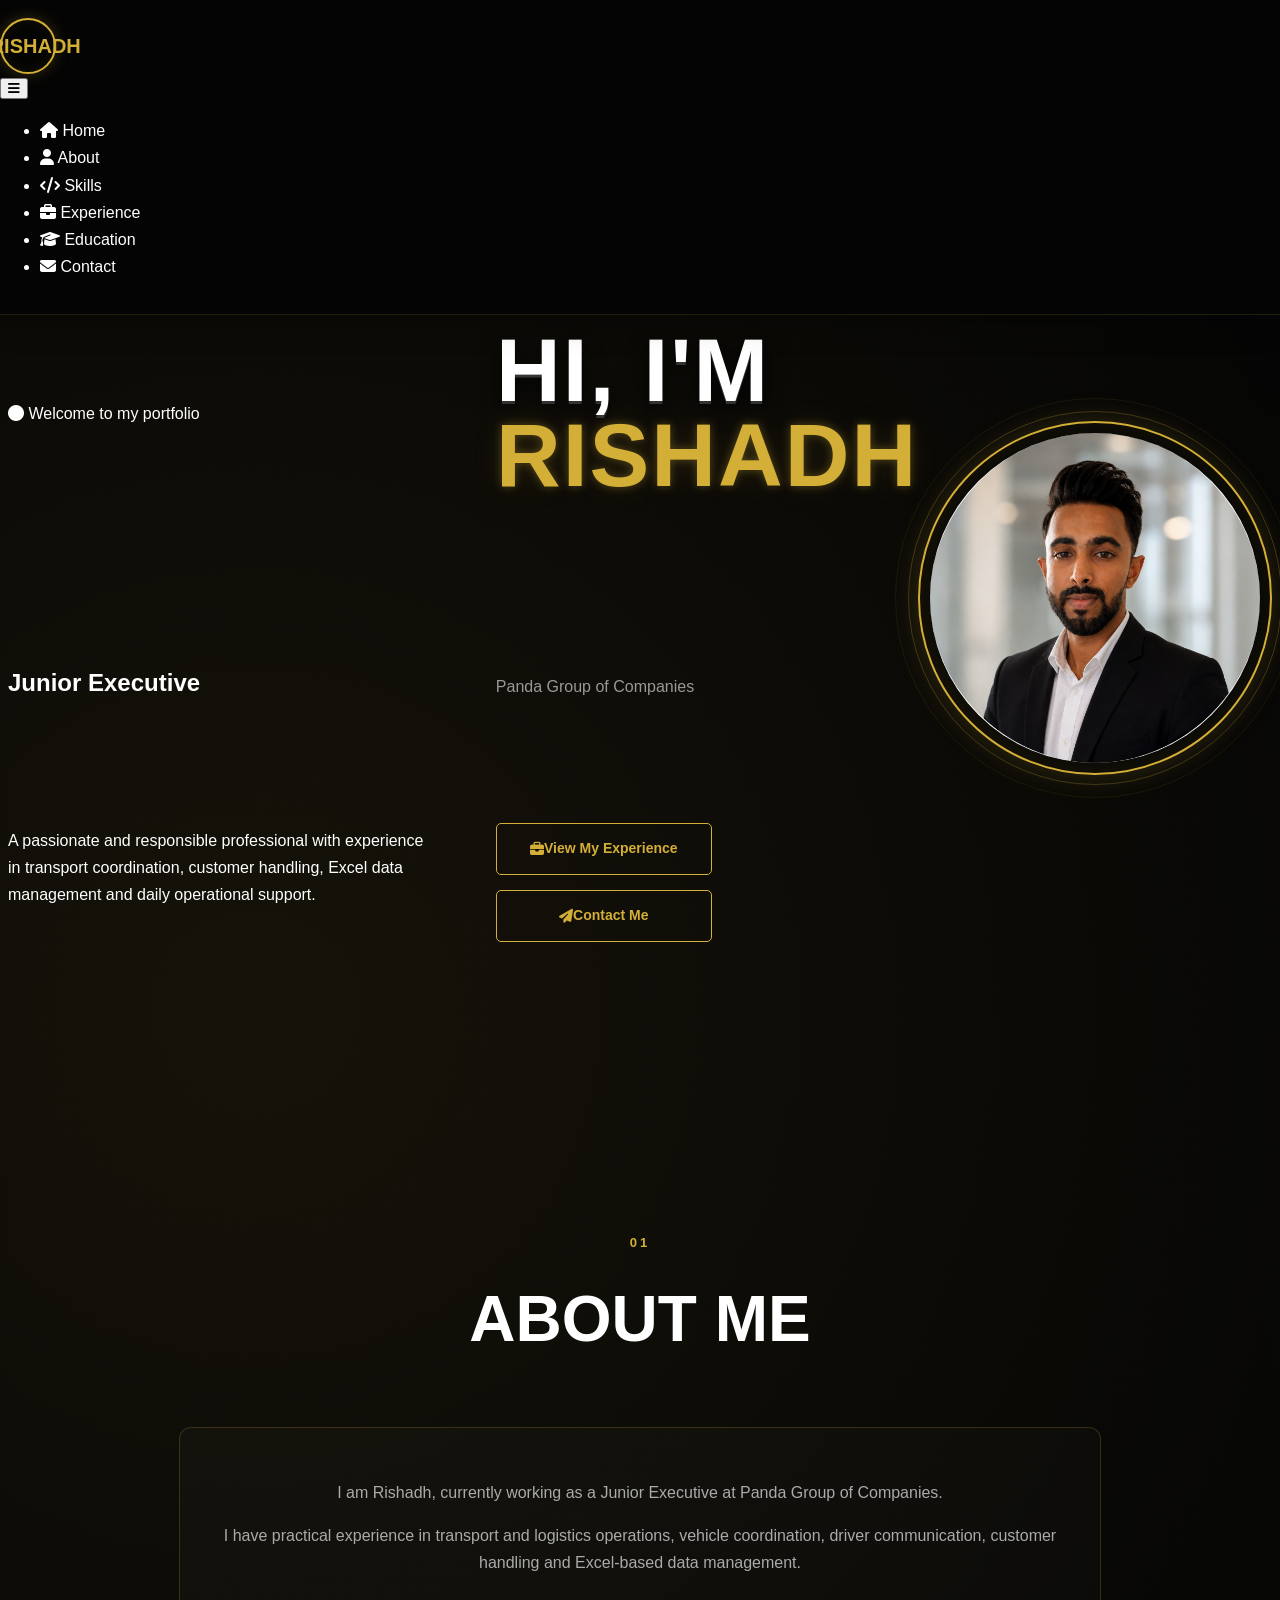
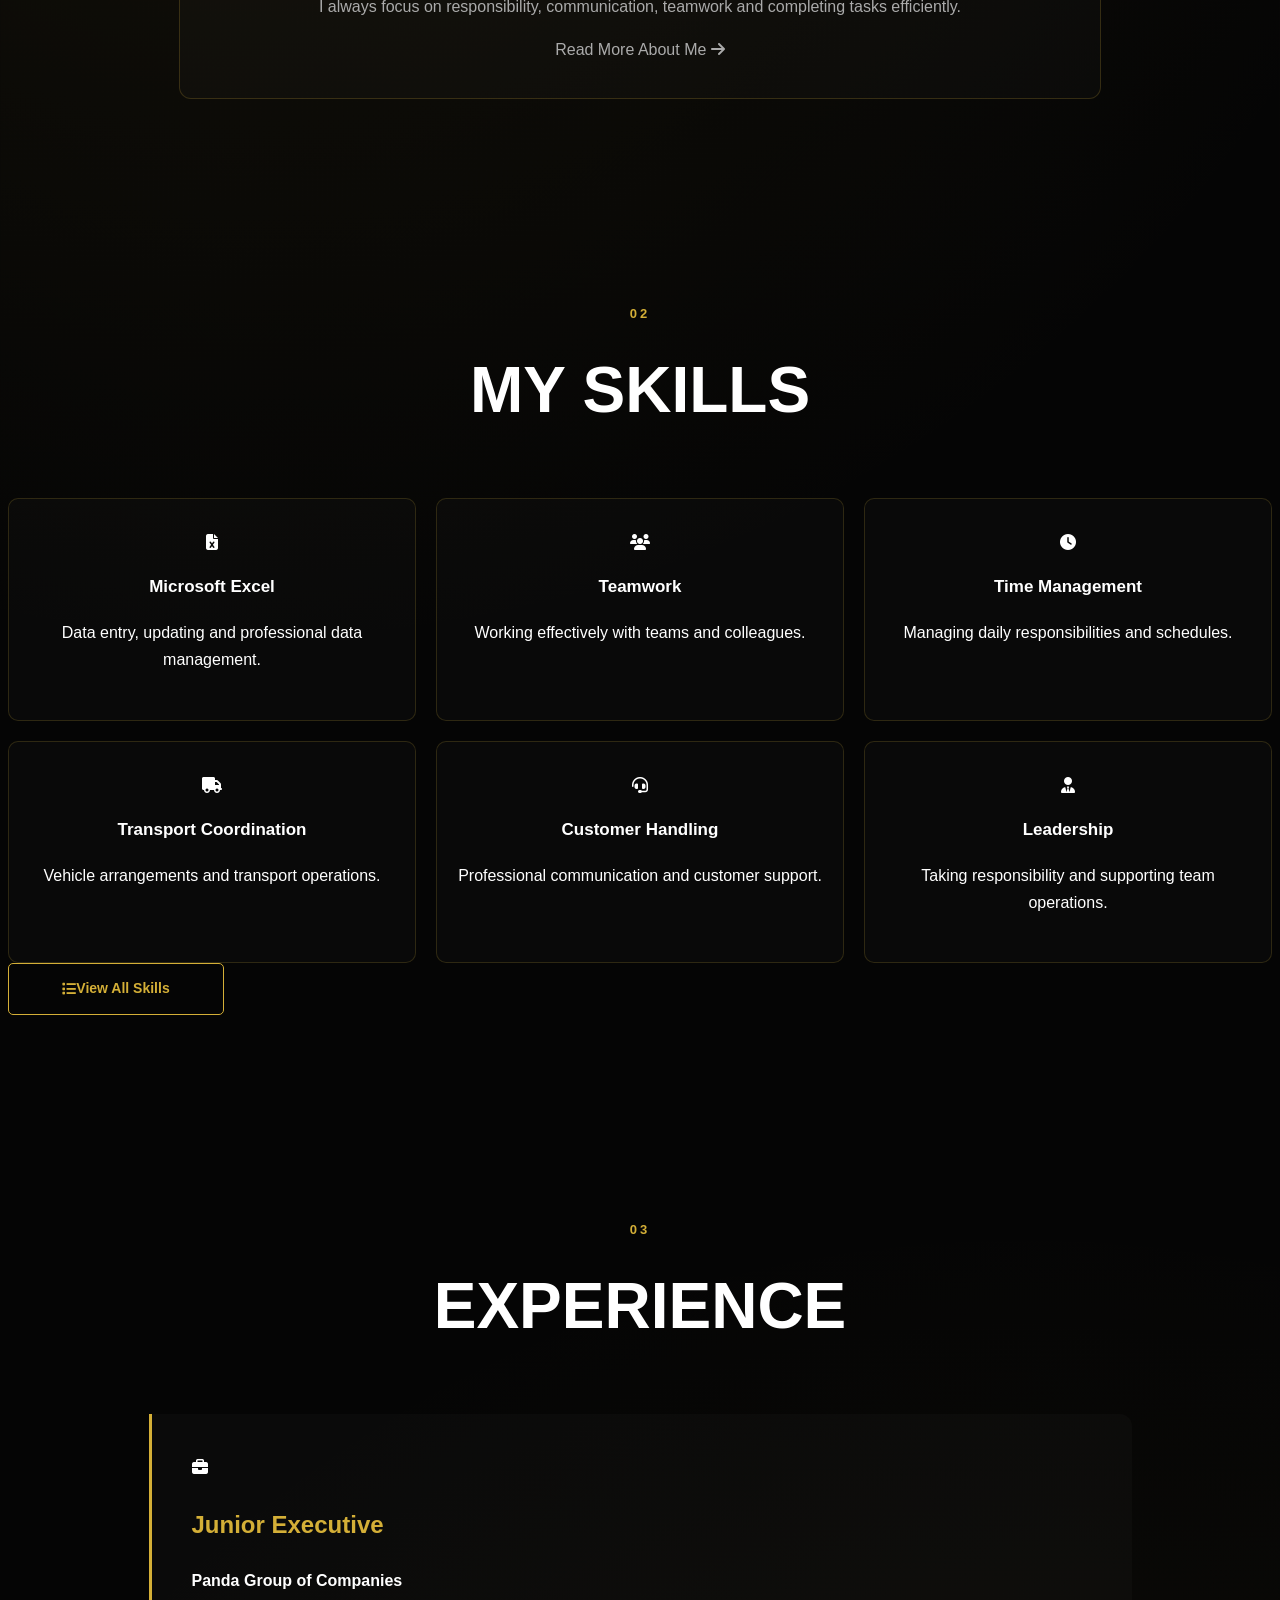
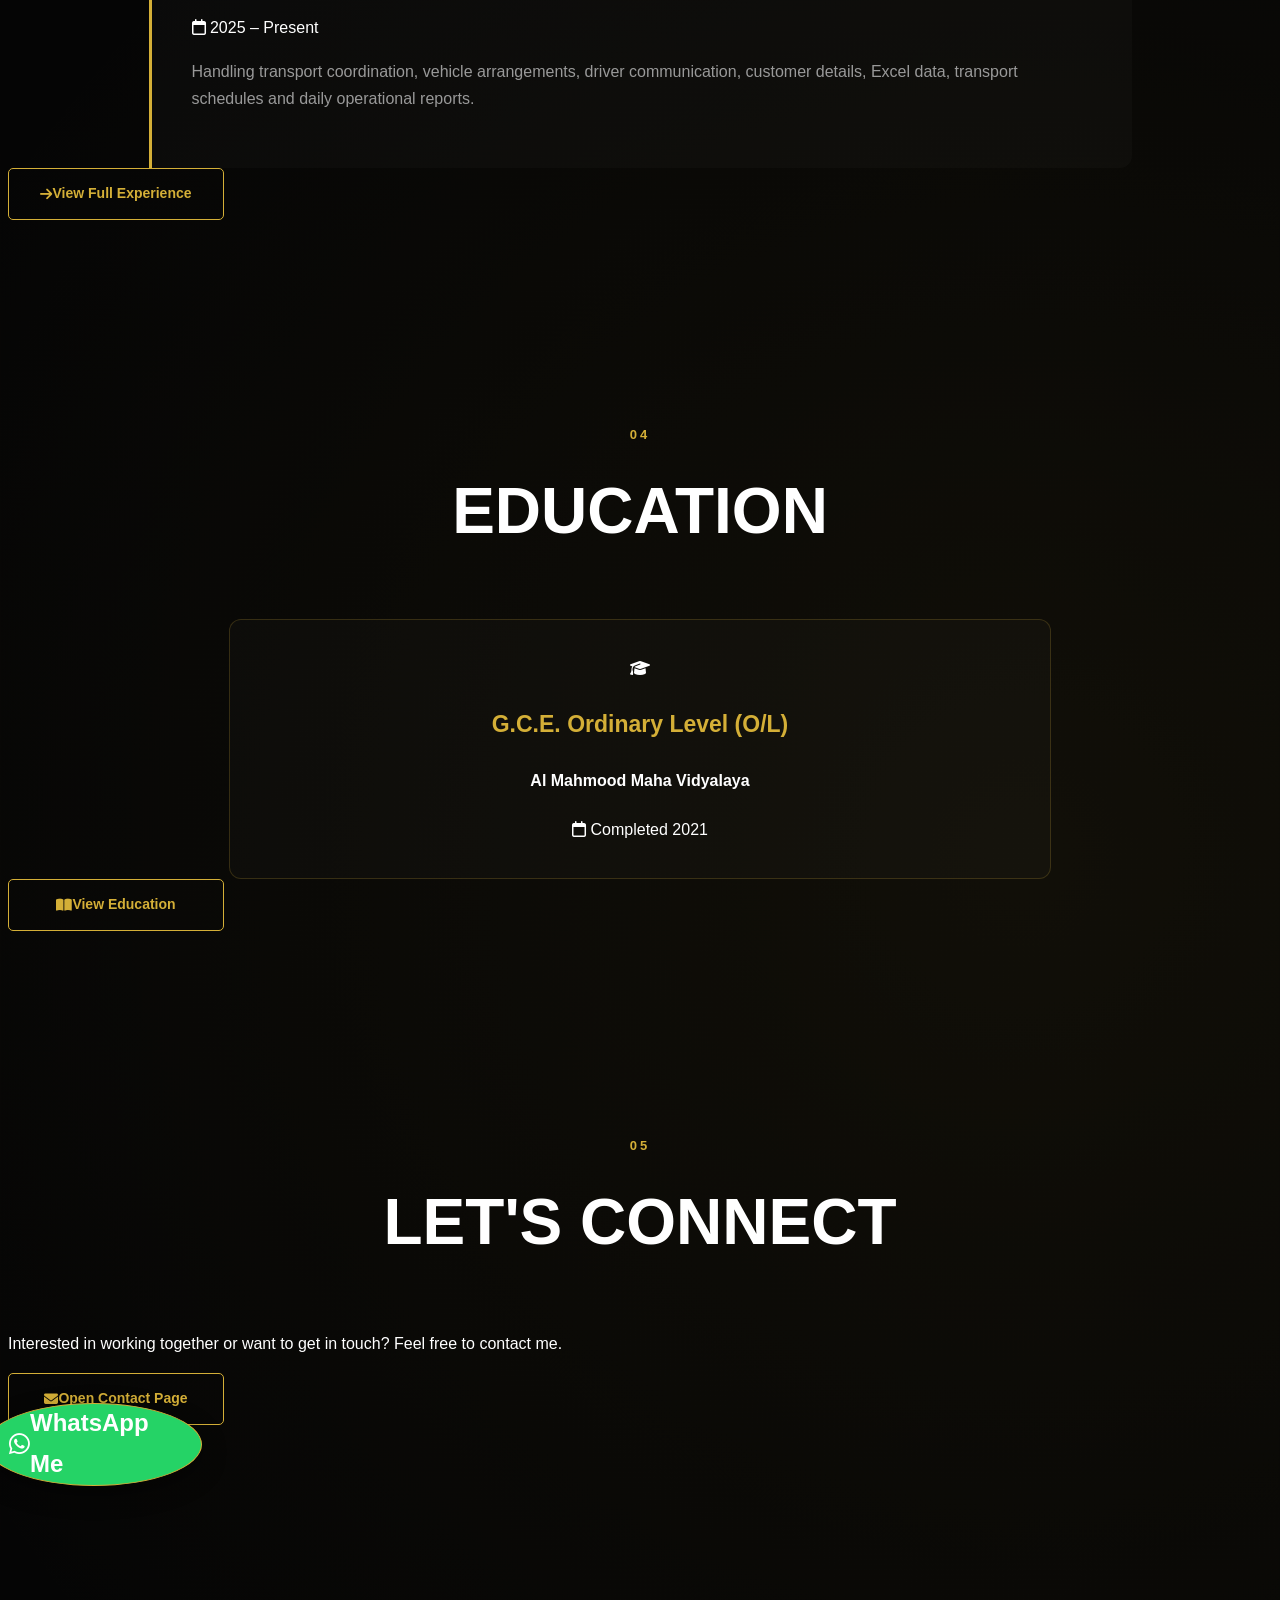
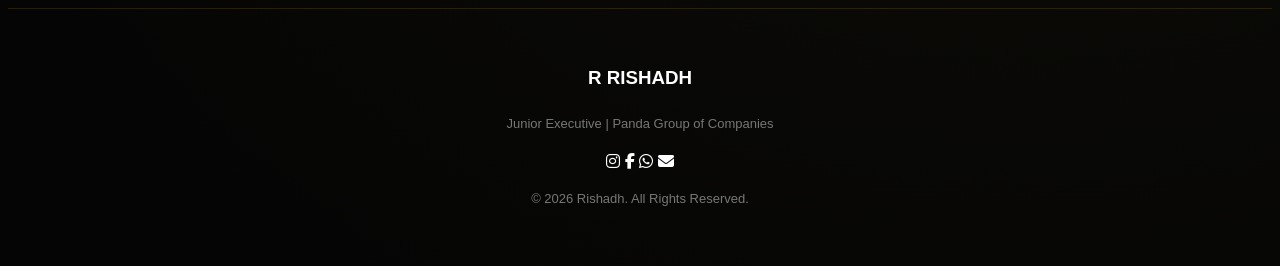
==== commit d8d00cc6: "Revise portfolio for Junior Executive position Updated the portfolio website to reflect new role as " ====
--- a/index.html
+++ b/index.html
@@ -1,4 +1,3 @@
-```html
 <!DOCTYPE html>
 <html lang="en">
 
@@ -6,125 +5,121 @@
     <meta charset="UTF-8">
     <meta name="viewport" content="width=device-width, initial-scale=1.0">
 
-    <title>Mohamed Rishadh | Portfolio</title>
-
-    <meta name="description"
-        content="Personal portfolio website of Mohamed Rishadh, Transport and Logistics Professional.">
-
+    <title>Rishadh | Junior Executive</title>
+
+    <!-- Main CSS -->
     <link rel="stylesheet" href="style.css">
+
+    <!-- Font Awesome Icons -->
+    <link rel="stylesheet"
+          href="https://cdnjs.cloudflare.com/ajax/libs/font-awesome/6.5.2/css/all.min.css">
 </head>
 
 <body>
 
-    <!-- =========================
-         NAVIGATION
-    ========================== -->
-
+    <!-- ================= NAVBAR ================= -->
     <header class="navbar">
-
-        <div class="container nav-content">
-
-            <div class="logo">MR.</div>
+        <div class="nav-container">
+
+            <a href="index.html" class="logo">
+                <span>R</span> RISHADH
+            </a>
+
+            <button class="menu-toggle" id="menuToggle">
+                <i class="fa-solid fa-bars"></i>
+            </button>
 
             <nav>
-
-                <button class="menu-btn" onclick="toggleMenu()">
-                    ☰
-                </button>
-
-                <ul class="nav-links">
-
-                    <!-- SEPARATE PAGES -->
-
-                    <li>
-                        <a href="index.html">Home</a>
-                    </li>
-
-                    <li>
-                        <a href="about.html">About</a>
-                    </li>
-
-                    <li>
-                        <a href="skills.html">Skills</a>
-                    </li>
-
-                    <li>
-                        <a href="experience.html">Experience</a>
-                    </li>
-
-                    <li>
-                        <a href="education.html">Education</a>
-                    </li>
-
-                    <li>
-                        <a href="contact.html">Contact</a>
+                <ul id="navMenu">
+
+                    <li>
+                        <a href="index.html" class="active">
+                            <i class="fa-solid fa-house"></i>
+                            Home
+                        </a>
+                    </li>
+
+                    <li>
+                        <a href="about.html">
+                            <i class="fa-solid fa-user"></i>
+                            About
+                        </a>
+                    </li>
+
+                    <li>
+                        <a href="skills.html">
+                            <i class="fa-solid fa-code"></i>
+                            Skills
+                        </a>
+                    </li>
+
+                    <li>
+                        <a href="experience.html">
+                            <i class="fa-solid fa-briefcase"></i>
+                            Experience
+                        </a>
+                    </li>
+
+                    <li>
+                        <a href="education.html">
+                            <i class="fa-solid fa-graduation-cap"></i>
+                            Education
+                        </a>
+                    </li>
+
+                    <li>
+                        <a href="contact.html">
+                            <i class="fa-solid fa-envelope"></i>
+                            Contact
+                        </a>
                     </li>
 
                 </ul>
-
             </nav>
 
         </div>
-
     </header>
 
 
-    <!-- =========================
-         HERO
-    ========================== -->
-
-    <section class="hero" id="home">
-
-        <div class="container hero-layout">
+    <!-- ================= HERO ================= -->
+    <main>
+
+        <section class="hero">
 
             <div class="hero-content">
 
-                <div class="status-badge">
-
-                    <span class="status-dot"></span>
-
-                    FOCUSED ON GROWTH
-
-                </div>
-
-                <p class="gold welcome-text">
-                    WELCOME TO MY PORTFOLIO
+                <p class="hero-small">
+                    <i class="fa-solid fa-circle"></i>
+                    Welcome to my portfolio
                 </p>
 
                 <h1>
-
-                    MOHAMED
-                    <br>
-
-                    <span class="gold">
-                        RISHADH
-                    </span>
-
+                    Hi, I'm <span>Rishadh</span>
                 </h1>
 
                 <h2>
-                    Transport & Logistics Professional
+                    Junior Executive
                 </h2>
 
-                <p class="hero-tagline">
-                    Learn. Create. Grow.
+                <p class="hero-description">
+                    Panda Group of Companies
                 </p>
 
-                <p class="hero-description">
-
-                    Transport & Logistics Professional
-                    with a passion for learning, growth
-                    and building my own business.
-
+                <p class="hero-text">
+                    A passionate and responsible professional with experience
+                    in transport coordination, customer handling, Excel data
+                    management and daily operational support.
                 </p>
 
                 <div class="hero-buttons">
 
-                    <a href="experience.html" class="btn">
+                    <a href="experience.html" class="btn primary-btn">
+                        <i class="fa-solid fa-briefcase"></i>
                         View My Experience
                     </a>
 
-                    <a href="contact.html" class="btn btn-outline">
+                    <a href="contact.html" class="btn secondary-btn">
+                        <i class="fa-solid fa-paper-plane"></i>
                         Contact Me
                     </a>
 
@@ -133,674 +128,361 @@
             </div>
 
 
-            <!-- PROFILE -->
-
-            <div class="hero-photo">
-
-                <div class="photo-glow"></div>
-
-                <div class="photo-ring"></div>
-
-                <img src="profile.jpg.png"
-                    alt="Mohamed Rishadh"
-                    class="profile-photo">
-
-                <div class="photo-badge">
-                    TRANSPORT & LOGISTICS
-                </div>
-
-            </div>
+            <!-- ================= PROFILE ================= -->
+            <div class="hero-profile">
+
+                <div class="profile-ring">
+
+                    <img src="profile.jpg.png"
+                         alt="Rishadh Profile Photo">
+
+                </div>
+
+            </div>
+
+        </section>
+
+
+        <!-- ================= ABOUT PREVIEW ================= -->
+        <section class="section about-section">
+
+            <div class="section-title">
+                <span>01</span>
+                <h2>About Me</h2>
+            </div>
+
+            <div class="about-content">
+
+                <div class="about-text">
+
+                    <p>
+                        I am Rishadh, currently working as a Junior Executive
+                        at Panda Group of Companies.
+                    </p>
+
+                    <p>
+                        I have practical experience in transport and logistics
+                        operations, vehicle coordination, driver communication,
+                        customer handling and Excel-based data management.
+                    </p>
+
+                    <p>
+                        I always focus on responsibility, communication,
+                        teamwork and completing tasks efficiently.
+                    </p>
+
+                    <a href="about.html" class="text-link">
+                        Read More About Me
+                        <i class="fa-solid fa-arrow-right"></i>
+                    </a>
+
+                </div>
+
+            </div>
+
+        </section>
+
+
+        <!-- ================= SKILLS PREVIEW ================= -->
+        <section class="section skills-section">
+
+            <div class="section-title">
+                <span>02</span>
+                <h2>My Skills</h2>
+            </div>
+
+            <div class="skills-grid">
+
+                <div class="skill-card">
+                    <i class="fa-solid fa-file-excel"></i>
+                    <h3>Microsoft Excel</h3>
+                    <p>
+                        Data entry, updating and professional data management.
+                    </p>
+                </div>
+
+                <div class="skill-card">
+                    <i class="fa-solid fa-users"></i>
+                    <h3>Teamwork</h3>
+                    <p>
+                        Working effectively with teams and colleagues.
+                    </p>
+                </div>
+
+                <div class="skill-card">
+                    <i class="fa-solid fa-clock"></i>
+                    <h3>Time Management</h3>
+                    <p>
+                        Managing daily responsibilities and schedules.
+                    </p>
+                </div>
+
+                <div class="skill-card">
+                    <i class="fa-solid fa-truck"></i>
+                    <h3>Transport Coordination</h3>
+                    <p>
+                        Vehicle arrangements and transport operations.
+                    </p>
+                </div>
+
+                <div class="skill-card">
+                    <i class="fa-solid fa-headset"></i>
+                    <h3>Customer Handling</h3>
+                    <p>
+                        Professional communication and customer support.
+                    </p>
+                </div>
+
+                <div class="skill-card">
+                    <i class="fa-solid fa-user-tie"></i>
+                    <h3>Leadership</h3>
+                    <p>
+                        Taking responsibility and supporting team operations.
+                    </p>
+                </div>
+
+            </div>
+
+            <div class="center-button">
+
+                <a href="skills.html" class="btn primary-btn">
+                    <i class="fa-solid fa-list"></i>
+                    View All Skills
+                </a>
+
+            </div>
+
+        </section>
+
+
+        <!-- ================= EXPERIENCE PREVIEW ================= -->
+        <section class="section experience-section">
+
+            <div class="section-title">
+                <span>03</span>
+                <h2>Experience</h2>
+            </div>
+
+            <div class="experience-card">
+
+                <div class="experience-icon">
+                    <i class="fa-solid fa-briefcase"></i>
+                </div>
+
+                <div class="experience-content">
+
+                    <h3>
+                        Junior Executive
+                    </h3>
+
+                    <h4>
+                        Panda Group of Companies
+                    </h4>
+
+                    <span class="experience-date">
+                        <i class="fa-regular fa-calendar"></i>
+                        2025 – Present
+                    </span>
+
+                    <p>
+                        Handling transport coordination, vehicle arrangements,
+                        driver communication, customer details, Excel data,
+                        transport schedules and daily operational reports.
+                    </p>
+
+                </div>
+
+            </div>
+
+            <div class="center-button">
+
+                <a href="experience.html" class="btn secondary-btn">
+                    <i class="fa-solid fa-arrow-right"></i>
+                    View Full Experience
+                </a>
+
+            </div>
+
+        </section>
+
+
+        <!-- ================= EDUCATION PREVIEW ================= -->
+        <section class="section education-section">
+
+            <div class="section-title">
+                <span>04</span>
+                <h2>Education</h2>
+            </div>
+
+            <div class="education-card">
+
+                <div class="education-icon">
+                    <i class="fa-solid fa-graduation-cap"></i>
+                </div>
+
+                <div class="education-content">
+
+                    <h3>
+                        G.C.E. Ordinary Level (O/L)
+                    </h3>
+
+                    <h4>
+                        Al Mahmood Maha Vidyalaya
+                    </h4>
+
+                    <span>
+                        <i class="fa-regular fa-calendar"></i>
+                        Completed 2021
+                    </span>
+
+                </div>
+
+            </div>
+
+            <div class="center-button">
+
+                <a href="education.html" class="btn primary-btn">
+                    <i class="fa-solid fa-book-open"></i>
+                    View Education
+                </a>
+
+            </div>
+
+        </section>
+
+
+        <!-- ================= CONTACT PREVIEW ================= -->
+        <section class="section contact-section">
+
+            <div class="section-title">
+                <span>05</span>
+                <h2>Let's Connect</h2>
+            </div>
+
+            <div class="contact-preview">
+
+                <p>
+                    Interested in working together or want to get in touch?
+                    Feel free to contact me.
+                </p>
+
+                <div class="contact-buttons">
+
+                    <a href="contact.html" class="btn primary-btn">
+                        <i class="fa-solid fa-envelope"></i>
+                        Open Contact Page
+                    </a>
+
+                    <a href="https://wa.me/94704838532"
+                       target="_blank"
+                       class="btn whatsapp-btn">
+                        <i class="fa-brands fa-whatsapp"></i>
+                        WhatsApp Me
+                    </a>
+
+                </div>
+
+            </div>
+
+        </section>
+
+    </main>
+
+
+    <!-- ================= FOOTER ================= -->
+    <footer class="footer">
+
+        <div class="footer-content">
+
+            <h3>
+                <span>R</span> RISHADH
+            </h3>
+
+            <p>
+                Junior Executive | Panda Group of Companies
+            </p>
+
+            <div class="social-links">
+
+                <a href="https://www.instagram.com/m_rish_4you"
+                   target="_blank"
+                   aria-label="Instagram">
+                    <i class="fa-brands fa-instagram"></i>
+                </a>
+
+                <a href="https://www.facebook.com/share/1R2MmjTB9F/?mibextid=wwXIfr"
+                   target="_blank"
+                   aria-label="Facebook">
+                    <i class="fa-brands fa-facebook-f"></i>
+                </a>
+
+                <a href="https://wa.me/94704838532"
+                   target="_blank"
+                   aria-label="WhatsApp">
+                    <i class="fa-brands fa-whatsapp"></i>
+                </a>
+
+                <a href="mailto:mohamedrish18@icloud.com"
+                   aria-label="Email">
+                    <i class="fa-solid fa-envelope"></i>
+                </a>
+
+            </div>
+
+            <p class="copyright">
+                © 2026 Rishadh. All Rights Reserved.
+            </p>
 
         </div>
 
-    </section>
-
-
-    <!-- =========================
-         ABOUT PREVIEW
-    ========================== -->
-
-    <section id="about">
-
-        <div class="container">
-
-            <h2 class="section-title">
-                About Me
-            </h2>
-
-            <p class="about-text">
-
-                I am Mohamed Rishadh, a Transport and Logistics
-                Professional. I enjoy learning new things,
-                taking on new challenges and developing my
-                professional skills.
-
-                <br><br>
-
-                My long-term ambition is to build my own
-                successful business and continue growing
-                professionally.
-
-            </p>
-
-            <br>
-
-            <a href="about.html" class="btn">
-                Read More About Me →
-            </a>
-
-        </div>
-
-    </section>
-
-
-    <!-- =========================
-         SKILLS PREVIEW
-    ========================== -->
-
-    <section id="skills">
-
-        <div class="container">
-
-            <h2 class="section-title">
-                My Skills
-            </h2>
-
-            <div class="skills-grid">
-
-                <div class="skill-card">
-                    <span class="skill-icon">📊</span>
-                    <span>Excel</span>
-                </div>
-
-                <div class="skill-card">
-                    <span class="skill-icon">🤝</span>
-                    <span>Teamwork</span>
-                </div>
-
-                <div class="skill-card">
-                    <span class="skill-icon">⏱️</span>
-                    <span>Time Management</span>
-                </div>
-
-                <div class="skill-card">
-                    <span class="skill-icon">🚚</span>
-                    <span>Transport Coordination</span>
-                </div>
-
-                <div class="skill-card">
-                    <span class="skill-icon">👥</span>
-                    <span>Customer Handling</span>
-                </div>
-
-                <div class="skill-card">
-                    <span class="skill-icon">👑</span>
-                    <span>Leadership</span>
-                </div>
-
-                <div class="skill-card">
-                    <span class="skill-icon">💡</span>
-                    <span>Problem Solving</span>
-                </div>
-
-            </div>
-
-            <br>
-
-            <a href="skills.html" class="btn">
-                View All Skills →
-            </a>
-
-        </div>
-
-    </section>
-
-
-    <!-- =========================
-         EXPERIENCE PREVIEW
-    ========================== -->
-
-    <section id="experience">
-
-        <div class="container">
-
-            <h2 class="section-title">
-                Experience
-            </h2>
-
-            <div class="experience-card">
-
-                <span class="timeline-dot"></span>
-
-                <h3>
-                    Panda Group of Companies
-                </h3>
-
-                <p>
-                    <strong>
-                        Transport & Logistics Professional
-                        | 2025 – Present
-                    </strong>
-                </p>
-
-                <div class="experience-list">
-
-                    <p>✓ Vehicle Arrangement & Coordination</p>
-
-                    <p>✓ Driver Coordination</p>
-
-                    <p>✓ Customer Details Management</p>
-
-                    <p>✓ Excel Data Updating & Management</p>
-
-                    <p>✓ Transport Schedule Management</p>
-
-                    <p>✓ Daily Report Preparation</p>
-
-                    <p>
-                        ✓ Monthly Pass Preparation —
-                        Katunayake ACV Pass &
-                        Biyagama BOI Pass
-                    </p>
-
-                </div>
-
-            </div>
-
-            <br>
-
-            <a href="experience.html" class="btn">
-                View Full Experience →
-            </a>
-
-        </div>
-
-    </section>
-
-
-    <!-- =========================
-         EDUCATION PREVIEW
-    ========================== -->
-
-    <section id="education">
-
-        <div class="container">
-
-            <h2 class="section-title">
-                Education
-            </h2>
-
-            <div class="experience-card education-card">
-
-                <div class="education-icon">
-                    🎓
-                </div>
-
-                <h3>
-                    Al Mahmood Maha Vidyalaya
-                </h3>
-
-                <p>
-                    G.C.E. Ordinary Level (O/L)
-                </p>
-
-                <p class="year">
-                    2021
-                </p>
-
-            </div>
-
-            <br>
-
-            <a href="education.html" class="btn">
-                View Education →
-            </a>
-
-        </div>
-
-    </section>
-
-
-    <!-- =========================
-         CONTACT PREVIEW
-    ========================== -->
-
-    <section id="contact">
-
-        <div class="container">
-
-            <h2 class="section-title">
-                Contact Me
-            </h2>
-
-            <p class="contact-intro">
-
-                Have a project, opportunity or business idea?
-                Feel free to get in touch with me.
-
-            </p>
-
-
-            <div class="contact-grid">
-
-                <a href="tel:+94704838532"
-                    class="contact-card">
-
-                    <span class="contact-icon">
-                        📱
-                    </span>
-
-                    <span>
-
-                        <small>Phone</small>
-
-                        <strong>
-                            070 483 8532
-                        </strong>
-
-                    </span>
-
-                </a>
-
-
-                <a href="mailto:mohamedrish18@icloud.com"
-                    class="contact-card">
-
-                    <span class="contact-icon">
-                        📧
-                    </span>
-
-                    <span>
-
-                        <small>Email</small>
-
-                        <strong>
-                            mohamedrish18@icloud.com
-                        </strong>
-
-                    </span>
-
-                </a>
-
-
-                <a href="https://wa.me/94704838532"
-                    target="_blank"
-                    class="contact-card">
-
-                    <span class="contact-icon">
-                        💬
-                    </span>
-
-                    <span>
-
-                        <small>WhatsApp</small>
-
-                        <strong>
-                            Chat With Me
-                        </strong>
-
-                    </span>
-
-                </a>
-
-
-                <a href="https://www.instagram.com/m_rish_4you"
-                    target="_blank"
-                    class="contact-card">
-
-                    <span class="contact-icon">
-                        📸
-                    </span>
-
-                    <span>
-
-                        <small>Instagram</small>
-
-                        <strong>
-                            @m_rish_4you
-                        </strong>
-
-                    </span>
-
-                </a>
-
-
-                <a href="https://www.facebook.com/share/1R2MmjTB9F/?mibextid=wwXIfr"
-                    target="_blank"
-                    class="contact-card">
-
-                    <span class="contact-icon">
-                        📘
-                    </span>
-
-                    <span>
-
-                        <small>Facebook</small>
-
-                        <strong>
-                            My Facebook Profile
-                        </strong>
-
-                    </span>
-
-                </a>
-
-
-                <div class="contact-card">
-
-                    <span class="contact-icon">
-                        📍
-                    </span>
-
-                    <span>
-
-                        <small>Location</small>
-
-                        <strong>
-                            Biyagama, Malwana
-                        </strong>
-
-                    </span>
-
-                </div>
-
-            </div>
-
-            <br>
-
-            <a href="contact.html" class="btn">
-                Open Contact Page →
-            </a>
-
-        </div>
-
-    </section>
-
-
-    <!-- =========================
-         SUGGEST A CHANGE
-    ========================== -->
-
-    <button id="feedbackBtn"
-        onclick="openFeedback()">
-
-        💡
-        <span>Suggest a Change</span>
-
-    </button>
-
-
-    <div id="feedbackBox"
-        class="feedback-box">
-
-        <div class="feedback-content">
-
-            <button class="feedback-close"
-                onclick="closeFeedback()">
-
-                ×
-
-            </button>
-
-            <div class="feedback-icon">
-                💡
-            </div>
-
-            <h2>
-                Suggest a Change
-            </h2>
-
-            <p>
-
-                Did you notice something that
-                could be improved?
-
-                <br>
-
-                Send me your suggestion.
-
-            </p>
-
-
-            <form
-                action="https://formsubmit.co/mohamedrish18@icloud.com"
-                method="POST">
-
-                <input type="hidden"
-                    name="_subject"
-                    value="New Portfolio Website Suggestion">
-
-                <input type="hidden"
-                    name="_captcha"
-                    value="false">
-
-                <input type="hidden"
-                    name="_template"
-                    value="table">
-
-
-                <input type="text"
-                    name="Name"
-                    placeholder="Your Name"
-                    required>
-
-
-                <input type="email"
-                    name="Email"
-                    placeholder="Your Email"
-                    required>
-
-
-                <textarea
-                    name="Suggestion"
-                    placeholder="What should I change?"
-                    rows="5"
-                    required></textarea>
-
-
-                <button type="submit"
-                    class="feedback-send">
-
-                    Send Suggestion 🚀
-
-                </button>
-
-            </form>
-
-        </div>
-
-    </div>
-
-
-    <!-- =========================
-         FOOTER
-    ========================== -->
-
-    <footer>
-
-        <div class="footer-content">
-
-            <h3>
-
-                MOHAMED
-                <span>RISHADH</span>
-
-            </h3>
-
-            <p>
-                Transport & Logistics Professional
-            </p>
-
-
-            <div class="social-links">
-
-                <a href="https://www.facebook.com/share/1R2MmjTB9F/?mibextid=wwXIfr"
-                    target="_blank">
-
-                    Facebook
-
-                </a>
-
-
-                <a href="https://www.instagram.com/m_rish_4you"
-                    target="_blank">
-
-                    Instagram
-
-                </a>
-
-
-                <a href="mailto:mohamedrish18@icloud.com">
-
-                    Email
-
-                </a>
-
-            </div>
-
-
-            <div class="footer-line"></div>
-
-
-            <p class="copyright">
-
-                © 2026 Mohamed Rishadh.
-                All Rights Reserved.
-
-            </p>
-
-
-            <p class="tagline">
-                Learn. Create. Grow.
-            </p>
-
-        </div>
-
     </footer>
 
 
-    <!-- =========================
-         WHATSAPP
-    ========================== -->
-
-    <a href="https://wa.me/94704838532"
-        class="whatsapp-btn"
-        target="_blank"
-        aria-label="Chat on WhatsApp">
-
-        ☎
-
-    </a>
-
-
-    <!-- =========================
-         SCROLL TOP
-    ========================== -->
-
-    <button id="topBtn"
-        onclick="scrollToTop()"
-        aria-label="Back to top">
-
-        ↑
-
-    </button>
-
-
-    <!-- =========================
-         JAVASCRIPT
-    ========================== -->
-
+    <!-- ================= MOBILE MENU ================= -->
     <script>
 
-        function toggleMenu() {
-
-            document
-                .querySelector(".nav-links")
-                .classList.toggle("active");
-
-        }
-
-
-        function openFeedback() {
-
-            document
-                .getElementById("feedbackBox")
-                .classList.add("show");
-
-            document.body.classList.add("modal-open");
-
-        }
-
-
-        function closeFeedback() {
-
-            document
-                .getElementById("feedbackBox")
-                .classList.remove("show");
-
-            document.body.classList.remove("modal-open");
-
-        }
-
-
-        document
-            .getElementById("feedbackBox")
-            .addEventListener("click", function (event) {
-
-                if (event.target === this) {
-
-                    closeFeedback();
-
-                }
+        const menuToggle = document.getElementById("menuToggle");
+        const navMenu = document.getElementById("navMenu");
+
+        menuToggle.addEventListener("click", function () {
+
+            navMenu.classList.toggle("active");
+
+            const icon = menuToggle.querySelector("i");
+
+            if (navMenu.classList.contains("active")) {
+
+                icon.classList.remove("fa-bars");
+                icon.classList.add("fa-xmark");
+
+            } else {
+
+                icon.classList.remove("fa-xmark");
+                icon.classList.add("fa-bars");
+
+            }
+
+        });
+
+
+        // Close mobile menu after clicking a link
+        document.querySelectorAll("#navMenu a").forEach(function(link) {
+
+            link.addEventListener("click", function() {
+
+                navMenu.classList.remove("active");
+
+                const icon = menuToggle.querySelector("i");
+
+                icon.classList.remove("fa-xmark");
+                icon.classList.add("fa-bars");
 
             });
 
-
-        document.addEventListener("keydown", function (event) {
-
-            if (event.key === "Escape") {
-
-                closeFeedback();
-
-            }
-
         });
 
-
-        const topBtn =
-            document.getElementById("topBtn");
-
-
-        window.addEventListener("scroll", function () {
-
-            if (window.scrollY > 400) {
-
-                topBtn.classList.add("show");
-
-            } else {
-
-                topBtn.classList.remove("show");
-
-            }
-
-        });
-
-
-        function scrollToTop() {
-
-            window.scrollTo({
-
-                top: 0,
-
-                behavior: "smooth"
-
-            });
-
-        }
-
     </script>
 
 </body>
 
 </html>
-```
--- a/style.css
+++ b/style.css
@@ -1,9 +1,4 @@
-/* =========================================================
-   MOHAMED RISHADH
-   PREMIUM 3D GOLD PORTFOLIO
-========================================================= */
-
-
+```css
 /* =========================================================
    RESET
 ========================================================= */
@@ -21,96 +16,32 @@
 body {
     font-family: Arial, Helvetica, sans-serif;
     background:
-        radial-gradient(circle at 15% 20%, rgba(212, 175, 55, 0.08), transparent 30%),
-        radial-gradient(circle at 85% 70%, rgba(212, 175, 55, 0.06), transparent 30%),
-        #070707;
+        radial-gradient(circle at 20% 20%, rgba(212,175,55,0.08), transparent 30%),
+        radial-gradient(circle at 80% 80%, rgba(212,175,55,0.06), transparent 30%),
+        #050505;
     color: #ffffff;
-    line-height: 1.6;
+    line-height: 1.7;
     overflow-x: hidden;
 }
 
-
-/* =========================================================
-   3D BACKGROUND
-========================================================= */
-
-body::before {
-    content: "";
-    position: fixed;
-    width: 500px;
-    height: 500px;
-    top: -180px;
-    left: -180px;
-    border-radius: 50%;
-    background: #d4af37;
-    opacity: 0.045;
-    filter: blur(100px);
-    pointer-events: none;
-    z-index: -2;
-    animation: floatingGlow 10s ease-in-out infinite;
-}
-
-body::after {
-    content: "";
-    position: fixed;
-    width: 450px;
-    height: 450px;
-    right: -180px;
-    bottom: -150px;
-    border-radius: 50%;
-    background: #d4af37;
-    opacity: 0.04;
-    filter: blur(100px);
-    pointer-events: none;
-    z-index: -2;
-    animation: floatingGlowReverse 12s ease-in-out infinite;
-}
-
-@keyframes floatingGlow {
-
-    0% {
-        transform: translate3d(0, 0, 0);
-    }
-
-    50% {
-        transform: translate3d(80px, 60px, 0);
-    }
-
-    100% {
-        transform: translate3d(0, 0, 0);
-    }
-}
-
-@keyframes floatingGlowReverse {
-
-    0% {
-        transform: translate3d(0, 0, 0);
-    }
-
-    50% {
-        transform: translate3d(-70px, -50px, 0);
-    }
-
-    100% {
-        transform: translate3d(0, 0, 0);
-    }
-}
-
-
-/* =========================================================
-   CONTAINER
-========================================================= */
+a {
+    text-decoration: none;
+    color: inherit;
+}
+
+img {
+    max-width: 100%;
+    display: block;
+}
+
+button {
+    font-family: inherit;
+}
 
 .container {
-    width: 90%;
-    max-width: 1200px;
+    width: min(1100px, 90%);
     margin: auto;
 }
-
-
-/* =========================================================
-   GOLD
-========================================================= */
 
 .gold {
     color: #d4af37;
@@ -126,17 +57,11 @@
     top: 0;
     left: 0;
     width: 100%;
+    z-index: 999;
     padding: 18px 0;
-    z-index: 1000;
-
-    background: rgba(5, 5, 5, 0.72);
-    backdrop-filter: blur(18px);
-    -webkit-backdrop-filter: blur(18px);
-
-    border-bottom: 1px solid rgba(212, 175, 55, 0.16);
-
-    box-shadow:
-        0 10px 40px rgba(0, 0, 0, 0.35);
+    background: rgba(5,5,5,0.92);
+    backdrop-filter: blur(12px);
+    border-bottom: 1px solid rgba(212,175,55,0.15);
 }
 
 .nav-content {
@@ -146,30 +71,39 @@
 }
 
 .logo {
-    color: #d4af37;
-    font-size: 26px;
+    width: 52px;
+    height: 52px;
+    display: flex;
+    align-items: center;
+    justify-content: center;
+    border: 2px solid #d4af37;
+    border-radius: 50%;
+    color: #d4af37;
+    font-size: 20px;
     font-weight: 900;
-    letter-spacing: 4px;
-
-    text-shadow:
-        0 2px 0 #6f5915,
-        0 5px 15px rgba(212, 175, 55, 0.35);
+    box-shadow:
+        0 0 15px rgba(212,175,55,0.25),
+        inset 0 0 15px rgba(212,175,55,0.08);
 }
 
 .nav-links {
     display: flex;
     align-items: center;
-    gap: 30px;
+    gap: 28px;
     list-style: none;
 }
 
 .nav-links a {
     position: relative;
-    color: #ffffff;
-    text-decoration: none;
+    color: #cccccc;
     font-size: 14px;
-    letter-spacing: 0.8px;
+    font-weight: 600;
+    letter-spacing: 0.5px;
     transition: 0.3s ease;
+}
+
+.nav-links a:hover {
+    color: #d4af37;
 }
 
 .nav-links a::after {
@@ -180,31 +114,27 @@
     width: 0;
     height: 2px;
     background: #d4af37;
-    box-shadow: 0 0 10px rgba(212, 175, 55, 0.7);
     transition: 0.3s ease;
-}
-
-.nav-links a:hover {
-    color: #d4af37;
 }
 
 .nav-links a:hover::after {
     width: 100%;
 }
 
-
-/* =========================================================
-   MOBILE MENU
-========================================================= */
+.nav-links a.active {
+    color: #d4af37;
+}
+
+.nav-links a.active::after {
+    width: 100%;
+}
 
 .menu-btn {
     display: none;
-    background: rgba(212, 175, 55, 0.05);
-    color: #d4af37;
-    border: 1px solid #d4af37;
-    border-radius: 8px;
-    padding: 6px 11px;
-    font-size: 22px;
+    background: none;
+    border: none;
+    color: #d4af37;
+    font-size: 28px;
     cursor: pointer;
 }
 
@@ -215,57 +145,795 @@
 
 .hero {
     min-height: 100vh;
-    padding-top: 120px;
-    position: relative;
-    overflow: hidden;
-
     display: flex;
     align-items: center;
-}
-
-.hero::before {
+    padding: 140px 0 80px;
+}
+
+.hero-content {
+    display: grid;
+    grid-template-columns: 1.2fr 0.8fr;
+    align-items: center;
+    gap: 70px;
+}
+
+.hero-subtitle {
+    color: #d4af37;
+    font-size: 14px;
+    font-weight: 700;
+    letter-spacing: 4px;
+    margin-bottom: 15px;
+}
+
+.hero h1 {
+    font-size: clamp(3rem, 7vw, 6rem);
+    line-height: 0.95;
+    font-weight: 900;
+    letter-spacing: 2px;
+    text-transform: uppercase;
+    text-shadow:
+        0 3px 0 #333333,
+        0 8px 20px rgba(0,0,0,0.8);
+}
+
+.hero h1 span {
+    color: #d4af37;
+}
+
+.hero-role {
+    margin-top: 25px;
+    color: #ffffff;
+    font-size: 1.4rem;
+    font-weight: 700;
+}
+
+.hero-tagline {
+    margin-top: 8px;
+    color: #d4af37;
+    font-size: 1rem;
+    letter-spacing: 2px;
+}
+
+.hero-description {
+    max-width: 650px;
+    margin-top: 22px;
+    color: #999999;
+    font-size: 1rem;
+}
+
+.hero-buttons {
+    display: flex;
+    flex-wrap: wrap;
+    gap: 15px;
+    margin-top: 30px;
+}
+
+.btn {
+    display: inline-flex;
+    align-items: center;
+    justify-content: center;
+    min-width: 170px;
+    padding: 13px 22px;
+    border: 1px solid #d4af37;
+    border-radius: 5px;
+    color: #d4af37;
+    font-size: 14px;
+    font-weight: 700;
+    transition: 0.3s ease;
+}
+
+.btn:hover {
+    background: #d4af37;
+    color: #050505;
+    transform: translateY(-3px);
+    box-shadow: 0 10px 25px rgba(212,175,55,0.2);
+}
+
+.btn-primary {
+    background: #d4af37;
+    color: #050505;
+}
+
+.btn-primary:hover {
+    background: transparent;
+    color: #d4af37;
+}
+
+
+/* =========================================================
+   PROFILE IMAGE
+========================================================= */
+
+.hero-image {
+    display: flex;
+    justify-content: center;
+    align-items: center;
+}
+
+.profile-ring {
+    position: relative;
+    width: 330px;
+    height: 330px;
+    padding: 10px;
+    border: 2px solid #d4af37;
+    border-radius: 50%;
+    box-shadow:
+        0 0 30px rgba(212,175,55,0.2),
+        inset 0 0 30px rgba(212,175,55,0.08);
+}
+
+.profile-ring::before {
     content: "";
     position: absolute;
-    width: 700px;
-    height: 700px;
-    right: -280px;
-    top: 5%;
+    inset: -12px;
+    border: 1px solid rgba(212,175,55,0.25);
     border-radius: 50%;
-
-    background:
-        radial-gradient(
-            circle,
-            rgba(212, 175, 55, 0.13),
-            rgba(212, 175, 55, 0.02) 45%,
-            transparent 70%
-        );
-
-    pointer-events: none;
-}
-
-.hero-layout {
+}
+
+.profile-ring img {
+    width: 100%;
+    height: 100%;
+    object-fit: cover;
+    border-radius: 50%;
+}
+
+
+/* =========================================================
+   SECTIONS
+========================================================= */
+
+section {
+    padding: 100px 0;
+}
+
+.section-title {
+    text-align: center;
+    margin-bottom: 50px;
+}
+
+.section-title span {
+    color: #d4af37;
+    font-size: 13px;
+    font-weight: 700;
+    letter-spacing: 3px;
+}
+
+.section-title h2 {
+    margin-top: 10px;
+    font-size: clamp(2.2rem, 5vw, 4rem);
+    font-weight: 900;
+    text-transform: uppercase;
+}
+
+.section-title h2 strong {
+    color: #d4af37;
+}
+
+
+/* =========================================================
+   ABOUT
+========================================================= */
+
+.about-text {
+    max-width: 850px;
+    margin: auto;
+    padding: 35px;
+    border: 1px solid rgba(212,175,55,0.2);
+    border-radius: 12px;
+    background: rgba(255,255,255,0.02);
+    color: #aaaaaa;
+    font-size: 1rem;
+    text-align: center;
+}
+
+.about-highlights {
     display: grid;
-    grid-template-columns: 1.15fr 0.85fr;
+    grid-template-columns: repeat(4, 1fr);
+    gap: 20px;
+    margin-top: 40px;
+}
+
+.highlight-card {
+    padding: 25px 20px;
+    text-align: center;
+    border: 1px solid rgba(212,175,55,0.18);
+    border-radius: 10px;
+    background: rgba(255,255,255,0.02);
+    transition: 0.3s ease;
+}
+
+.highlight-card:hover {
+    transform: translateY(-7px);
+    border-color: #d4af37;
+}
+
+.highlight-card h3 {
+    color: #d4af37;
+    font-size: 17px;
+    margin-bottom: 8px;
+}
+
+.highlight-card p {
+    color: #888888;
+    font-size: 13px;
+}
+
+
+/* =========================================================
+   SKILLS
+========================================================= */
+
+.skills-grid {
+    display: grid;
+    grid-template-columns: repeat(3, 1fr);
+    gap: 20px;
+}
+
+.skill-card {
+    padding: 30px 20px;
+    text-align: center;
+    border: 1px solid rgba(212,175,55,0.18);
+    border-radius: 10px;
+    background: rgba(255,255,255,0.02);
+    transition: 0.3s ease;
+}
+
+.skill-card:hover {
+    transform: translateY(-7px);
+    border-color: #d4af37;
+    box-shadow: 0 15px 35px rgba(0,0,0,0.35);
+}
+
+.skill-card h3 {
+    color: #ffffff;
+    font-size: 17px;
+}
+
+
+/* =========================================================
+   EXPERIENCE
+========================================================= */
+
+.experience-card {
+    max-width: 900px;
+    margin: auto;
+    padding: 40px;
+    border-left: 3px solid #d4af37;
+    background: rgba(255,255,255,0.025);
+    border-radius: 0 12px 12px 0;
+}
+
+.experience-card h3 {
+    color: #d4af37;
+    font-size: 24px;
+    margin-bottom: 5px;
+}
+
+.experience-card h4 {
+    color: #ffffff;
+    margin-bottom: 20px;
+}
+
+.experience-card p,
+.experience-card li {
+    color: #999999;
+}
+
+.experience-card ul {
+    margin-top: 20px;
+    padding-left: 20px;
+}
+
+.experience-card li {
+    margin-bottom: 8px;
+}
+
+
+/* =========================================================
+   EDUCATION
+========================================================= */
+
+.education-card {
+    max-width: 750px;
+    margin: auto;
+    padding: 35px;
+    text-align: center;
+    border: 1px solid rgba(212,175,55,0.2);
+    border-radius: 12px;
+    background: rgba(255,255,255,0.02);
+}
+
+.education-card h3 {
+    color: #d4af37;
+    font-size: 23px;
+}
+
+.education-card p {
+    color: #999999;
+    margin-top: 8px;
+}
+
+
+/* =========================================================
+   CONTACT
+========================================================= */
+
+.contact-grid {
+    display: grid;
+    grid-template-columns: repeat(2, 1fr);
+    gap: 20px;
+    max-width: 900px;
+    margin: auto;
+}
+
+.contact-card {
+    padding: 25px;
+    border: 1px solid rgba(212,175,55,0.18);
+    border-radius: 10px;
+    background: rgba(255,255,255,0.02);
+    transition: 0.3s ease;
+}
+
+.contact-card:hover {
+    border-color: #d4af37;
+    transform: translateY(-5px);
+}
+
+.contact-card h3 {
+    color: #d4af37;
+    margin-bottom: 8px;
+}
+
+.contact-card p,
+.contact-card a {
+    color: #999999;
+}
+
+.contact-card a:hover {
+    color: #d4af37;
+}
+
+
+/* =========================================================
+   INNER PAGES
+========================================================= */
+
+.inner-page {
+    min-height: calc(100vh - 120px);
+    padding: 170px 0 100px;
+}
+
+.page-heading {
+    text-align: center;
+    margin-bottom: 55px;
+}
+
+.page-heading span {
+    display: inline-block;
+    color: #d4af37;
+    font-size: 0.85rem;
+    font-weight: 700;
+    letter-spacing: 3px;
+    margin-bottom: 10px;
+}
+
+.page-heading h1 {
+    margin: 12px 0;
+    font-size: clamp(2.5rem, 6vw, 5rem);
+    line-height: 1;
+    font-weight: 900;
+    letter-spacing: 2px;
+    text-shadow:
+        0 3px 0 #333333,
+        0 8px 20px rgba(0,0,0,0.8);
+}
+
+.page-heading h1 strong {
+    color: #d4af37;
+}
+
+.page-heading p {
+    color: #999999;
+    font-size: 1.1rem;
+    letter-spacing: 1px;
+}
+
+.inner-page .about-text {
+    max-width: 900px;
+    margin: 0 auto;
+}
+
+.inner-page .hero-buttons {
+    justify-content: center;
+    margin-top: 45px;
+}
+
+
+/* =========================================================
+   FEEDBACK MODAL
+========================================================= */
+
+.feedback-modal {
+    display: none;
+    position: fixed;
+    inset: 0;
+    z-index: 2000;
     align-items: center;
-    gap: 70px;
-}
-
-
-/* =========================================================
-   HERO CONTENT
-========================================================= */
-
-.hero-content {
+    justify-content: center;
+    padding: 20px;
+    background: rgba(0,0,0,0.8);
+}
+
+.feedback-modal.active {
+    display: flex;
+}
+
+.feedback-box {
     position: relative;
-    z-index: 5;
-    animation: heroReveal 1s ease forwards;
-}
-
-@keyframes heroReveal {
-
+    width: min(550px, 100%);
+    padding: 35px;
+    border: 1px solid #d4af37;
+    border-radius: 12px;
+    background: #0b0b0b;
+}
+
+.feedback-box h2 {
+    color: #d4af37;
+    margin-bottom: 20px;
+}
+
+.feedback-box input,
+.feedback-box textarea {
+    width: 100%;
+    margin-bottom: 15px;
+    padding: 13px;
+    border: 1px solid #333333;
+    border-radius: 5px;
+    outline: none;
+    background: #111111;
+    color: #ffffff;
+}
+
+.feedback-box textarea {
+    min-height: 120px;
+    resize: vertical;
+}
+
+.feedback-box input:focus,
+.feedback-box textarea:focus {
+    border-color: #d4af37;
+}
+
+.close-modal {
+    position: absolute;
+    top: 12px;
+    right: 18px;
+    border: none;
+    background: none;
+    color: #ffffff;
+    font-size: 25px;
+    cursor: pointer;
+}
+
+
+/* =========================================================
+   WHATSAPP BUTTON
+========================================================= */
+
+.whatsapp-btn {
+    position: fixed;
+    right: 22px;
+    bottom: 22px;
+    width: 55px;
+    height: 55px;
+    display: flex;
+    align-items: center;
+    justify-content: center;
+    z-index: 1000;
+    border-radius: 50%;
+    background: #25d366;
+    color: #ffffff;
+    font-size: 24px;
+    box-shadow: 0 8px 25px rgba(0,0,0,0.4);
+    transition: 0.3s ease;
+}
+
+.whatsapp-btn:hover {
+    transform: scale(1.08);
+}
+
+
+/* =========================================================
+   SCROLL TOP
+========================================================= */
+
+.scroll-top {
+    position: fixed;
+    right: 22px;
+    bottom: 90px;
+    width: 42px;
+    height: 42px;
+    display: none;
+    align-items: center;
+    justify-content: center;
+    z-index: 1000;
+    border: 1px solid #d4af37;
+    border-radius: 50%;
+    background: #0b0b0b;
+    color: #d4af37;
+    cursor: pointer;
+}
+
+.scroll-top.show {
+    display: flex;
+}
+
+
+/* =========================================================
+   FOOTER
+========================================================= */
+
+footer {
+    padding: 35px 0;
+    text-align: center;
+    border-top: 1px solid rgba(212,175,55,0.15);
+}
+
+footer p {
+    color: #777777;
+    font-size: 13px;
+}
+
+.footer-social {
+    display: flex;
+    justify-content: center;
+    gap: 20px;
+    margin-top: 15px;
+}
+
+.footer-social a {
+    color: #999999;
+    transition: 0.3s ease;
+}
+
+.footer-social a:hover {
+    color: #d4af37;
+}
+
+
+/* =========================================================
+   RESPONSIVE — 900px
+========================================================= */
+
+@media (max-width: 900px) {
+
+    .hero-content {
+        grid-template-columns: 1fr;
+        text-align: center;
+    }
+
+    .hero-description {
+        margin-left: auto;
+        margin-right: auto;
+    }
+
+    .hero-buttons {
+        justify-content: center;
+    }
+
+    .hero-image {
+        order: -1;
+    }
+
+    .profile-ring {
+        width: 280px;
+        height: 280px;
+    }
+
+    .skills-grid {
+        grid-template-columns: repeat(2, 1fr);
+    }
+
+    .about-highlights {
+        grid-template-columns: repeat(2, 1fr);
+    }
+}
+
+
+/* =========================================================
+   RESPONSIVE — 768px
+========================================================= */
+
+@media (max-width: 768px) {
+
+    .navbar {
+        padding: 12px 0;
+    }
+
+    .logo {
+        width: 45px;
+        height: 45px;
+        font-size: 17px;
+    }
+
+    .menu-btn {
+        display: block;
+    }
+
+    .nav-links {
+        position: absolute;
+        top: 100%;
+        left: 0;
+        width: 100%;
+        display: none;
+        flex-direction: column;
+        align-items: center;
+        gap: 0;
+        padding: 15px 0;
+        background: rgba(5,5,5,0.98);
+        border-bottom: 1px solid rgba(212,175,55,0.15);
+    }
+
+    .nav-links.show {
+        display: flex;
+    }
+
+    .nav-links li {
+        width: 100%;
+        text-align: center;
+    }
+
+    .nav-links a {
+        display: block;
+        padding: 12px;
+    }
+
+    .nav-links a::after {
+        display: none;
+    }
+
+    .hero {
+        padding-top: 130px;
+    }
+
+    .hero h1 {
+        font-size: 48px;
+    }
+
+    section {
+        padding: 75px 0;
+    }
+
+    .contact-grid {
+        grid-template-columns: 1fr;
+    }
+
+    .inner-page {
+        padding: 130px 0 80px;
+    }
+
+    .page-heading h1 {
+        font-size: 48px;
+    }
+
+    .page-heading p {
+        font-size: 15px;
+    }
+}
+
+
+/* =========================================================
+   RESPONSIVE — 500px
+========================================================= */
+
+@media (max-width: 500px) {
+
+    .container {
+        width: 92%;
+    }
+
+    .hero {
+        padding-top: 110px;
+    }
+
+    .hero h1 {
+        font-size: 40px;
+    }
+
+    .hero-role {
+        font-size: 18px;
+    }
+
+    .hero-description {
+        font-size: 14px;
+    }
+
+    .hero-buttons {
+        flex-direction: column;
+        align-items: stretch;
+    }
+
+    .btn {
+        width: 100%;
+    }
+
+    .profile-ring {
+        width: 230px;
+        height: 230px;
+    }
+
+    .skills-grid {
+        grid-template-columns: 1fr;
+    }
+
+    .about-highlights {
+        grid-template-columns: 1fr;
+    }
+
+    .about-text {
+        padding: 25px 18px;
+    }
+
+    .experience-card {
+        padding: 25px 20px;
+    }
+
+    .education-card {
+        padding: 25px 18px;
+    }
+
+    .page-heading h1 {
+        font-size: 40px;
+    }
+
+    .page-heading span {
+        font-size: 10px;
+        letter-spacing: 2px;
+    }
+
+    .whatsapp-btn {
+        right: 15px;
+        bottom: 15px;
+        width: 50px;
+        height: 50px;
+    }
+
+    .scroll-top {
+        right: 15px;
+        bottom: 75px;
+    }
+}
+
+
+/* =========================================================
+   REDUCED MOTION
+========================================================= */
+
+@media (prefers-reduced-motion: reduce) {
+
+    *,
+    *::before,
+    *::after {
+        scroll-behavior: auto !important;
+        transition: none !important;
+        animation: none !important;
+    }
+}
+```
+/* =========================================================
+   PREMIUM ANIMATIONS & 3D EFFECTS
+========================================================= */
+
+/* Page fade-in */
+
+body {
+    animation: pageFade 0.8s ease both;
+}
+
+@keyframes pageFade {
     from {
         opacity: 0;
-        transform: translateY(40px);
+        transform: translateY(8px);
     }
 
     to {
@@ -274,1572 +942,333 @@
     }
 }
 
-.status-badge {
-    display: inline-flex;
-    align-items: center;
-    gap: 10px;
-
-    padding: 9px 17px;
-    margin-bottom: 25px;
-
-    border: 1px solid rgba(212, 175, 55, 0.25);
-    border-radius: 50px;
-
-    background: rgba(255, 255, 255, 0.03);
-
-    color: #d4af37;
-
-    font-size: 11px;
-    font-weight: bold;
-    letter-spacing: 1.7px;
-
+
+/* Navbar premium effect */
+
+.navbar {
     box-shadow:
-        inset 0 1px 0 rgba(255,255,255,0.08),
-        0 10px 30px rgba(0,0,0,0.25);
-}
-
-.status-dot {
-    width: 8px;
-    height: 8px;
-    border-radius: 50%;
-    background: #d4af37;
+        0 5px 30px rgba(0,0,0,0.35);
+}
+
+
+/* Logo 3D hover */
+
+.logo {
+    transition:
+        transform 0.4s ease,
+        box-shadow 0.4s ease;
+}
+
+.logo:hover {
+    transform:
+        perspective(500px)
+        rotateY(15deg)
+        rotateX(8deg)
+        scale(1.08);
 
     box-shadow:
-        0 0 8px #d4af37,
-        0 0 18px rgba(212, 175, 55, 0.6);
-
-    animation: pulse 2s infinite;
-}
-
-@keyframes pulse {
+        0 0 25px rgba(212,175,55,0.4),
+        inset 0 0 20px rgba(212,175,55,0.12);
+}
+
+
+/* Hero 3D title */
+
+.hero h1 {
+    animation: titleReveal 1s ease 0.2s both;
+}
+
+@keyframes titleReveal {
+
+    from {
+        opacity: 0;
+        transform:
+            perspective(700px)
+            rotateX(35deg)
+            translateY(35px);
+    }
+
+    to {
+        opacity: 1;
+        transform:
+            perspective(700px)
+            rotateX(0)
+            translateY(0);
+    }
+
+}
+
+
+/* Gold glow */
+
+.hero h1 span,
+.page-heading h1 strong {
+    text-shadow:
+        0 0 10px rgba(212,175,55,0.35),
+        0 0 30px rgba(212,175,55,0.12);
+}
+
+
+/* Profile image floating animation */
+
+.profile-ring {
+    animation: floatingProfile 5s ease-in-out infinite;
+}
+
+@keyframes floatingProfile {
 
     0%,
     100% {
-        transform: scale(1);
-        opacity: 1;
+        transform: translateY(0) rotate(0deg);
     }
 
     50% {
-        transform: scale(0.7);
-        opacity: 0.5;
-    }
-}
-
-.welcome-text {
-    font-size: 13px !important;
-    letter-spacing: 4px;
-    margin-bottom: 22px;
-}
-
-
-/* =========================================================
-   HERO TITLE 3D
-========================================================= */
-
-.hero h1 {
-    font-size: clamp(55px, 8vw, 105px);
-    line-height: 0.95;
-    font-weight: 900;
-    letter-spacing: 4px;
-    margin-bottom: 25px;
-
-    text-shadow:
-        0 2px 0 #333333,
-        0 4px 0 #222222,
-        0 8px 20px rgba(0, 0, 0, 0.8);
-}
-
-.hero h1 .gold {
-    display: inline-block;
-
-    background: linear-gradient(
-        120deg,
-        #8d6e19,
-        #f4d675,
-        #d4af37,
-        #fff1a8,
-        #9d7b20
-    );
-
-    background-size: 300% auto;
-
-    -webkit-background-clip: text;
-    background-clip: text;
-    -webkit-text-fill-color: transparent;
-
-    animation: goldShine 5s linear infinite;
-
-    text-shadow: none;
-}
-
-@keyframes goldShine {
-
-    0% {
-        background-position: 0% center;
+        transform: translateY(-12px) rotate(1deg);
+    }
+
+}
+
+
+/* Profile glow */
+
+.profile-ring::after {
+    content: "";
+    position: absolute;
+    inset: -25px;
+
+    border-radius: 50%;
+
+    border: 1px solid rgba(212,175,55,0.08);
+
+    animation: profileGlow 3s ease-in-out infinite;
+}
+
+@keyframes profileGlow {
+
+    0%,
+    100% {
+        transform: scale(0.95);
+        opacity: 0.3;
     }
 
     50% {
-        background-position: 100% center;
-    }
-
-    100% {
-        background-position: 0% center;
-    }
-}
-
-.hero h2 {
-    color: #d4af37;
-    font-size: 27px;
-    font-weight: 500;
-    letter-spacing: 2px;
-    margin-bottom: 12px;
-}
-
-.hero-tagline {
-    color: #ffffff !important;
-    font-size: 21px !important;
-    font-weight: bold;
-    letter-spacing: 2px;
-}
-
-.hero-description {
-    max-width: 540px;
-    margin-top: 18px;
-
-    color: #9f9f9f !important;
-
-    font-size: 16px !important;
-    line-height: 1.9;
-    letter-spacing: 0.7px;
-}
-
-
-/* =========================================================
-   BUTTONS
-========================================================= */
-
-.hero-buttons {
-    display: flex;
-    gap: 15px;
-    flex-wrap: wrap;
-    margin-top: 28px;
-}
+        transform: scale(1.05);
+        opacity: 0.8;
+    }
+
+}
+
+
+/* Button 3D */
 
 .btn {
     position: relative;
-    display: inline-block;
-
-    padding: 14px 28px;
-
-    border: 1px solid #d4af37;
-    border-radius: 8px;
-
-    color: #d4af37;
-    background: rgba(212, 175, 55, 0.03);
-
-    text-decoration: none;
-
-    font-size: 14px;
-    font-weight: bold;
-    letter-spacing: 1px;
-
     overflow: hidden;
-
-    transition: 0.35s ease;
-
-    box-shadow:
-        0 8px 20px rgba(0,0,0,0.3);
+    transform-style: preserve-3d;
 }
 
 .btn::before {
     content: "";
+
     position: absolute;
-    left: 50%;
-    top: 50%;
-
-    width: 0;
-    height: 0;
-
-    border-radius: 50%;
-
-    background: #d4af37;
-
-    transform: translate(-50%, -50%);
-    transition: 0.5s ease;
-
-    z-index: -1;
+    top: 0;
+    left: -100%;
+
+    width: 70%;
+    height: 100%;
+
+    background:
+        linear-gradient(
+            90deg,
+            transparent,
+            rgba(255,255,255,0.25),
+            transparent
+        );
+
+    transform: skewX(-20deg);
+
+    transition: left 0.6s ease;
 }
 
 .btn:hover::before {
-    width: 400px;
-    height: 400px;
+    left: 130%;
 }
 
 .btn:hover {
-    color: #000000;
-
     transform:
         translateY(-4px)
         perspective(500px)
-        rotateX(2deg);
-
-    box-shadow:
-        0 15px 35px rgba(212, 175, 55, 0.2);
-}
-
-.btn-outline {
-    background: transparent;
-}
-
-
-/* =========================================================
-   HERO PHOTO
-========================================================= */
-
-.hero-photo {
-    position: relative;
-
-    min-height: 500px;
-
-    display: flex;
-    justify-content: center;
-    align-items: center;
-
-    perspective: 1000px;
-}
-
-.photo-glow {
-    position: absolute;
-
-    width: 360px;
-    height: 360px;
-
-    border-radius: 50%;
-
-    background: #d4af37;
-
-    opacity: 0.10;
-
-    filter: blur(55px);
-
-    animation: photoGlow 5s ease-in-out infinite;
-}
-
-@keyframes photoGlow {
-
-    0%,
-    100% {
-        transform: scale(1);
-    }
-
-    50% {
-        transform: scale(1.15);
-    }
-}
-
-.photo-ring {
-    position: absolute;
-
-    width: 350px;
-    height: 350px;
-
-    border-radius: 50%;
-
-    border: 1px solid rgba(212, 175, 55, 0.3);
-
-    box-shadow:
-        0 0 40px rgba(212, 175, 55, 0.08),
-        inset 0 0 40px rgba(212, 175, 55, 0.05);
-
-    animation: rotateRing 15s linear infinite;
-}
-
-@keyframes rotateRing {
-
-    from {
-        transform: rotate(0deg);
-    }
-
-    to {
-        transform: rotate(360deg);
-    }
-}
-
-.profile-photo {
-    position: relative;
-
-    width: 300px;
-    height: 300px;
-
-    object-fit: cover;
-
-    border-radius: 50%;
-
-    border: 4px solid #d4af37;
-
-    padding: 7px;
-
-    background: #0b0b0b;
-
-    z-index: 2;
-
-    box-shadow:
-        0 0 0 10px rgba(212, 175, 55, 0.04),
-        0 0 45px rgba(212, 175, 55, 0.25),
-        0 25px 70px rgba(0,0,0,0.8);
-
-    animation: profileFloat 5s ease-in-out infinite;
-
-    transition: 0.5s ease;
-}
-
-.profile-photo:hover {
-    transform:
-        scale(1.05)
-        rotateY(8deg)
-        rotateX(3deg);
-
-    box-shadow:
-        0 0 0 12px rgba(212, 175, 55, 0.05),
-        0 0 70px rgba(212, 175, 55, 0.45),
-        0 30px 80px rgba(0,0,0,0.9);
-}
-
-@keyframes profileFloat {
-
-    0%,
-    100% {
-        transform: translateY(0);
-    }
-
-    50% {
-        transform: translateY(-12px);
-    }
-}
-
-.photo-badge {
-    position: absolute;
-
-    right: 15px;
-    bottom: 55px;
-
-    z-index: 5;
-
-    padding: 12px 18px;
-
-    background: rgba(12, 12, 12, 0.85);
-
-    backdrop-filter: blur(10px);
-
-    border: 1px solid #d4af37;
-    border-radius: 8px;
-
-    color: #d4af37;
-
-    font-size: 10px;
-    font-weight: bold;
-    letter-spacing: 2px;
-
-    box-shadow:
-        0 12px 30px rgba(0,0,0,0.5),
-        0 0 20px rgba(212, 175, 55, 0.1);
-}
-
-
-/* =========================================================
-   SECTIONS
-========================================================= */
-
-section {
-    position: relative;
-    padding: 110px 0;
-}
-
-section:nth-of-type(even) {
-    background: rgba(255,255,255,0.012);
-}
-
-
-/* =========================================================
-   SECTION TITLE
-========================================================= */
-
-.section-title {
-    position: relative;
-
-    display: inline-block;
-
-    margin-bottom: 45px;
-
-    color: #d4af37;
-
-    font-size: 42px;
-    font-weight: 900;
-
-    letter-spacing: 1px;
-
-    text-shadow:
-        0 3px 0 #5e4b13,
-        0 8px 20px rgba(0,0,0,0.6);
-}
-
-.section-title::after {
-    content: "";
-
-    position: absolute;
-
-    left: 0;
-    bottom: -12px;
-
-    width: 65px;
-    height: 3px;
-
-    background: #d4af37;
-
-    box-shadow:
-        0 0 12px rgba(212, 175, 55, 0.6);
-}
-
-
-/* =========================================================
-   ABOUT
-========================================================= */
-
-.about-text {
-    max-width: 850px;
-
-    padding: 35px;
-
-    color: #c7c7c7;
-
-    font-size: 18px;
-    line-height: 1.9;
-
-    background:
-        linear-gradient(
-            145deg,
-            rgba(255,255,255,0.045),
-            rgba(255,255,255,0.012)
-        );
-
-    border: 1px solid rgba(212, 175, 55, 0.15);
-
-    border-left: 4px solid #d4af37;
-
-    border-radius: 0 18px 18px 0;
-
-    box-shadow:
-        15px 20px 45px rgba(0,0,0,0.35),
-        inset 0 1px 0 rgba(255,255,255,0.05);
-
-    transition: 0.4s ease;
-}
-
-.about-text:hover {
-    transform: translateX(8px);
-
-    border-color: rgba(212, 175, 55, 0.35);
-
-    box-shadow:
-        20px 25px 55px rgba(0,0,0,0.5),
-        0 0 30px rgba(212, 175, 55, 0.08);
-}
-
-
-/* =========================================================
-   SKILLS
-========================================================= */
-
-.skills-grid {
-    display: grid;
-
-    grid-template-columns:
-        repeat(auto-fit, minmax(180px, 1fr));
-
-    gap: 22px;
-
-    margin-top: 20px;
-}
-
-.skill-card {
-    position: relative;
-
-    min-height: 150px;
-
-    display: flex;
-    flex-direction: column;
-
-    justify-content: center;
-    align-items: center;
-
-    gap: 12px;
-
-    padding: 25px;
-
-    background:
-        linear-gradient(
-            145deg,
-            #171717,
-            #0c0c0c
-        );
-
-    border: 1px solid rgba(212, 175, 55, 0.16);
-
-    border-radius: 16px;
-
-    color: #d4af37;
-
-    font-size: 17px;
-    font-weight: bold;
-
-    box-shadow:
-        8px 10px 25px rgba(0,0,0,0.45),
-        inset 0 1px 0 rgba(255,255,255,0.04);
+        rotateX(4deg);
+}
+
+
+/* Cards 3D */
+
+.skill-card,
+.highlight-card,
+.contact-card,
+.education-card,
+.experience-card {
+    transform-style: preserve-3d;
 
     transition:
         transform 0.4s ease,
-        box-shadow 0.4s ease,
-        border-color 0.4s ease;
-}
-
-.skill-card::before {
-    content: "";
-
-    position: absolute;
-
-    inset: 1px;
-
-    border-radius: 15px;
-
-    background:
-        linear-gradient(
-            135deg,
-            rgba(255,255,255,0.06),
-            transparent 35%
-        );
-
-    pointer-events: none;
-}
-
-.skill-card::after {
-    content: "";
-
-    position: absolute;
-
-    left: 10%;
-    bottom: 0;
-
-    width: 80%;
-    height: 2px;
-
-    background: #d4af37;
-
-    transform: scaleX(0);
-
-    transition: 0.4s ease;
+        border-color 0.4s ease,
+        box-shadow 0.4s ease;
+}
+
+.skill-card:hover,
+.highlight-card:hover,
+.contact-card:hover {
+    transform:
+        perspective(700px)
+        rotateX(3deg)
+        rotateY(-3deg)
+        translateY(-8px);
 
     box-shadow:
-        0 0 15px rgba(212, 175, 55, 0.7);
-}
-
-.skill-card:hover {
-    transform:
-        translateY(-10px)
-        perspective(600px)
-        rotateX(4deg)
-        rotateY(-3deg);
-
-    border-color: #d4af37;
-
-    box-shadow:
-        15px 25px 45px rgba(0,0,0,0.65),
-        0 0 30px rgba(212, 175, 55, 0.12);
-}
-
-.skill-card:hover::after {
-    transform: scaleX(1);
-}
-
-.skill-icon {
-    font-size: 34px;
-
-    filter:
-        drop-shadow(0 5px 8px rgba(0,0,0,0.7));
-
-    transition: 0.4s ease;
-}
-
-.skill-card:hover .skill-icon {
-    transform:
-        scale(1.2)
-        translateY(-4px);
-}
-
-
-/* =========================================================
-   EXPERIENCE
-========================================================= */
-
-.experience-card {
-    position: relative;
-
-    max-width: 900px;
-
-    padding: 38px;
-
-    background:
-        linear-gradient(
-            145deg,
-            #171717,
-            #0d0d0d
-        );
-
-    border: 1px solid rgba(212, 175, 55, 0.16);
-
-    border-left: 4px solid #d4af37;
-
-    border-radius: 0 18px 18px 0;
-
-    box-shadow:
-        15px 20px 45px rgba(0,0,0,0.45),
-        inset 0 1px 0 rgba(255,255,255,0.04);
-
-    transition: 0.4s ease;
-}
+        0 20px 45px rgba(0,0,0,0.45),
+        0 0 20px rgba(212,175,55,0.08);
+}
+
+
+/* Experience card */
 
 .experience-card:hover {
     transform:
-        translateX(8px)
-        perspective(800px)
+        translateX(6px)
+        perspective(700px)
         rotateY(-1deg);
 
-    border-color: rgba(212, 175, 55, 0.45);
-
     box-shadow:
-        20px 25px 55px rgba(0,0,0,0.6),
-        0 0 30px rgba(212, 175, 55, 0.08);
-}
-
-.timeline-dot {
-    position: absolute;
-
-    left: -11px;
-    top: 35px;
-
-    width: 17px;
-    height: 17px;
-
-    border-radius: 50%;
-
-    background: #d4af37;
-
-    border: 3px solid #0d0d0d;
+        0 15px 35px rgba(0,0,0,0.35);
+}
+
+
+/* Education card */
+
+.education-card:hover {
+    transform:
+        perspective(700px)
+        rotateX(2deg)
+        translateY(-6px);
 
     box-shadow:
-        0 0 0 2px #d4af37,
-        0 0 20px rgba(212, 175, 55, 0.7);
-}
-
-.experience-card h3 {
-    color: #d4af37;
-
-    font-size: 28px;
-
-    margin-bottom: 7px;
-
+        0 15px 35px rgba(0,0,0,0.35);
+}
+
+
+/* Section headings */
+
+.section-title,
+.page-heading {
+    animation:
+        headingReveal 0.9s ease both;
+}
+
+@keyframes headingReveal {
+
+    from {
+        opacity: 0;
+        transform: translateY(25px);
+    }
+
+    to {
+        opacity: 1;
+        transform: translateY(0);
+    }
+
+}
+
+
+/* Inner page heading */
+
+.page-heading h1 {
     text-shadow:
-        0 2px 10px rgba(212,175,55,0.15);
-}
-
-.experience-card strong {
-    color: #d4af37;
-    font-size: 15px;
-}
-
-.experience-list {
-    margin-top: 22px;
-}
-
-.experience-list p {
-    color: #bdbdbd;
-
-    margin: 10px 0;
-
-    transition: 0.3s ease;
-}
-
-.experience-list p:hover {
-    color: #ffffff;
-    transform: translateX(5px);
-}
-
-
-/* =========================================================
-   EDUCATION
-========================================================= */
-
-.education-card {
-    max-width: 700px;
-    overflow: hidden;
-}
-
-.education-icon {
-    position: absolute;
-
-    right: 30px;
-    top: 20px;
-
-    font-size: 55px;
-
-    opacity: 0.12;
-}
-
-.education-card h3 {
-    font-size: 26px;
-}
-
-.education-card p {
-    color: #cccccc;
-    margin-top: 10px;
-}
-
-.education-card .year {
-    display: inline-block;
-
-    padding: 5px 18px;
-
-    border: 1px solid #d4af37;
-
-    border-radius: 30px;
-
-    color: #d4af37;
-
-    font-weight: bold;
-}
-
-
-/* =========================================================
-   CONTACT
-========================================================= */
-
-.contact-intro {
-    max-width: 700px;
-
-    margin-bottom: 35px;
-
-    color: #999999;
-
-    font-size: 17px;
-}
-
-.contact-grid {
-    display: grid;
-
-    grid-template-columns:
-        repeat(2, minmax(0, 1fr));
-
-    gap: 20px;
-
-    max-width: 950px;
-}
-
-.contact-card {
-    position: relative;
-
-    display: flex;
-    align-items: center;
-
-    gap: 18px;
-
-    padding: 23px;
-
-    background:
-        linear-gradient(
-            145deg,
-            #171717,
-            #0d0d0d
-        );
-
-    border: 1px solid rgba(212, 175, 55, 0.16);
-
-    border-radius: 15px;
-
-    text-decoration: none;
-
-    color: #ffffff;
-
-    box-shadow:
-        8px 12px 30px rgba(0,0,0,0.4);
-
-    transition: 0.4s ease;
-}
-
-.contact-card:hover {
-    transform:
-        translateY(-7px)
-        perspective(700px)
-        rotateX(3deg);
-
-    border-color: #d4af37;
-
-    box-shadow:
-        12px 20px 45px rgba(0,0,0,0.6),
-        0 0 25px rgba(212, 175, 55, 0.1);
-}
-
-.contact-icon {
-    min-width: 48px;
-    height: 48px;
-
-    display: flex;
-    align-items: center;
-    justify-content: center;
-
-    border: 1px solid rgba(212, 175, 55, 0.3);
-
-    border-radius: 50%;
-
-    font-size: 25px;
-
-    background: rgba(212, 175, 55, 0.04);
-
-    box-shadow:
-        inset 0 0 15px rgba(212, 175, 55, 0.05);
-}
-
-.contact-card small {
-    display: block;
-
-    color: #777777;
-
-    font-size: 12px;
-
-    margin-bottom: 3px;
-}
-
-.contact-card strong {
-    display: block;
-
-    color: #d4af37;
-
-    font-size: 15px;
-
-    word-break: break-word;
-}
-
-
-/* =========================================================
-   SUGGEST A CHANGE BUTTON
-========================================================= */
-
-#feedbackBtn {
-    position: fixed;
-
-    left: 25px;
-    bottom: 25px;
-
-    z-index: 997;
-
-    display: flex;
-    align-items: center;
-    gap: 9px;
-
-    padding: 13px 18px;
-
-    border: 1px solid #d4af37;
-
-    border-radius: 50px;
-
-    background:
-        linear-gradient(
-            145deg,
-            #191919,
-            #0b0b0b
-        );
-
-    color: #d4af37;
-
-    font-size: 13px;
-    font-weight: bold;
-
-    letter-spacing: 0.5px;
-
-    cursor: pointer;
-
-    box-shadow:
-        0 10px 30px rgba(0,0,0,0.5),
-        0 0 20px rgba(212, 175, 55, 0.08);
-
-    transition: 0.35s ease;
-}
-
-#feedbackBtn:hover {
-    transform:
-        translateY(-5px)
-        scale(1.03);
-
-    background: #d4af37;
-
-    color: #000000;
-
-    box-shadow:
-        0 15px 35px rgba(0,0,0,0.6),
-        0 0 30px rgba(212, 175, 55, 0.25);
-}
-
-
-/* =========================================================
-   FEEDBACK POPUP
-========================================================= */
-
-.feedback-box {
-    position: fixed;
-
-    inset: 0;
-
-    z-index: 2000;
-
-    display: flex;
-    align-items: center;
-    justify-content: center;
-
-    padding: 20px;
-
-    background: rgba(0,0,0,0.75);
-
-    backdrop-filter: blur(12px);
-    -webkit-backdrop-filter: blur(12px);
-
-    opacity: 0;
-    visibility: hidden;
-
-    transition: 0.35s ease;
-}
-
-.feedback-box.show {
-    opacity: 1;
-    visibility: visible;
-}
-
-.feedback-content {
-    position: relative;
-
-    width: 100%;
-    max-width: 520px;
-
-    padding: 40px;
-
-    background:
-        linear-gradient(
-            145deg,
-            #191919,
-            #0a0a0a
-        );
-
-    border: 1px solid rgba(212, 175, 55, 0.35);
-
-    border-radius: 20px;
-
-    box-shadow:
-        0 30px 80px rgba(0,0,0,0.8),
-        0 0 40px rgba(212,175,55,0.08);
-
-    transform:
-        translateY(30px)
-        scale(0.95);
-
-    transition: 0.35s ease;
-}
-
-.feedback-box.show .feedback-content {
-    transform:
-        translateY(0)
-        scale(1);
-}
-
-.feedback-close {
-    position: absolute;
-
-    top: 15px;
-    right: 18px;
-
-    width: 35px;
-    height: 35px;
-
-    border: 1px solid rgba(212,175,55,0.3);
-
-    border-radius: 50%;
-
-    background: transparent;
-
-    color: #d4af37;
-
-    font-size: 24px;
-
-    cursor: pointer;
-
-    transition: 0.3s ease;
-}
-
-.feedback-close:hover {
-    background: #d4af37;
-    color: #000000;
-    transform: rotate(90deg);
-}
-
-.feedback-icon {
-    font-size: 40px;
-    margin-bottom: 10px;
-}
-
-.feedback-content h2 {
-    color: #d4af37;
-
-    font-size: 30px;
-
-    margin-bottom: 8px;
-}
-
-.feedback-content > p {
-    color: #999999;
-
-    font-size: 14px;
-
-    margin-bottom: 25px;
-}
-
-.feedback-content form {
-    display: flex;
-    flex-direction: column;
-    gap: 15px;
-}
-
-.feedback-content input,
-.feedback-content textarea {
-    width: 100%;
-
-    padding: 14px 16px;
-
-    border: 1px solid #2d2d2d;
-
-    border-radius: 10px;
-
-    background: #0c0c0c;
-
-    color: #ffffff;
-
-    outline: none;
-
-    font-family: inherit;
-
-    transition: 0.3s ease;
-}
-
-.feedback-content input:focus,
-.feedback-content textarea:focus {
-    border-color: #d4af37;
-
-    box-shadow:
-        0 0 15px rgba(212,175,55,0.08);
-}
-
-.feedback-content textarea {
-    resize: vertical;
-}
-
-.feedback-send {
-    padding: 14px;
-
-    border: 1px solid #d4af37;
-
-    border-radius: 10px;
-
-    background: #d4af37;
-
-    color: #000000;
-
-    font-weight: bold;
-
-    cursor: pointer;
-
-    transition: 0.35s ease;
-}
-
-.feedback-send:hover {
+        0 3px 0 #333333,
+        0 8px 20px rgba(0,0,0,0.8),
+        0 0 30px rgba(212,175,55,0.08);
+}
+
+
+/* WhatsApp pulse */
+
+.whatsapp-btn {
+    animation:
+        whatsappPulse 2.5s ease-in-out infinite;
+}
+
+@keyframes whatsappPulse {
+
+    0% {
+        box-shadow:
+            0 0 0 0 rgba(37,211,102,0.35);
+    }
+
+    70% {
+        box-shadow:
+            0 0 0 14px rgba(37,211,102,0);
+    }
+
+    100% {
+        box-shadow:
+            0 0 0 0 rgba(37,211,102,0);
+    }
+
+}
+
+
+/* Footer links */
+
+.footer-social a {
+    transition:
+        transform 0.3s ease,
+        color 0.3s ease;
+}
+
+.footer-social a:hover {
     transform: translateY(-3px);
-
-    box-shadow:
-        0 10px 25px rgba(212,175,55,0.2);
-}
-
-
-/* =========================================================
-   WHATSAPP
-========================================================= */
-
-.whatsapp-btn {
-    position: fixed;
-
-    right: 25px;
-    bottom: 25px;
-
-    width: 58px;
-    height: 58px;
-
-    display: flex;
-    align-items: center;
-    justify-content: center;
-
-    border-radius: 50%;
-
-    background: #25D366;
-
-    color: #ffffff;
-
-    text-decoration: none;
-
-    font-size: 27px;
-
-    box-shadow:
-        0 10px 25px rgba(0,0,0,0.5);
-
-    z-index: 999;
-
-    transition: 0.35s ease;
-}
-
-.whatsapp-btn:hover {
-    transform:
-        scale(1.12)
-        rotate(-5deg);
-
-    box-shadow:
-        0 15px 35px rgba(0,0,0,0.6);
-}
-
-
-/* =========================================================
-   SCROLL TOP
-========================================================= */
-
-#topBtn {
-    position: fixed;
-
-    right: 25px;
-    bottom: 95px;
-
-    width: 48px;
-    height: 48px;
-
-    border: 1px solid #d4af37;
-
-    border-radius: 50%;
-
-    background: #111111;
-
-    color: #d4af37;
-
-    font-size: 22px;
-
-    cursor: pointer;
-
-    opacity: 0;
-    visibility: hidden;
-
-    transform: translateY(15px);
-
-    transition: 0.35s ease;
-
-    z-index: 998;
-}
-
-#topBtn.show {
-    opacity: 1;
-    visibility: visible;
-
-    transform: translateY(0);
-}
-
-#topBtn:hover {
-    background: #d4af37;
-    color: #000000;
-
-    transform:
-        translateY(-4px);
-}
-
-
-/* =========================================================
-   FOOTER
-========================================================= */
-
-footer {
-    position: relative;
-
-    padding: 65px 20px 30px;
-
-    background: #050505;
-
-    text-align: center;
-
-    border-top: 1px solid rgba(212,175,55,0.15);
-}
-
-.footer-content h3 {
-    font-size: 27px;
-
-    letter-spacing: 3px;
-
-    margin-bottom: 10px;
-
-    text-shadow:
-        0 3px 10px rgba(0,0,0,0.8);
-}
-
-.footer-content h3 span {
-    color: #d4af37;
-}
-
-.footer-content > p {
-    color: #777777;
-}
-
-.social-links {
-    display: flex;
-
-    justify-content: center;
-
-    gap: 15px;
-
-    flex-wrap: wrap;
-
-    margin: 25px 0;
-}
-
-.social-links a {
-    padding: 10px 18px;
-
-    border: 1px solid rgba(212,175,55,0.2);
-
-    border-radius: 8px;
-
-    color: #d4af37;
-
-    text-decoration: none;
-
-    transition: 0.3s ease;
-}
-
-.social-links a:hover {
-    background: #d4af37;
-
-    color: #000000;
-
-    transform:
-        translateY(-4px);
-}
-
-.footer-line {
-    width: 80%;
-    max-width: 600px;
-
-    height: 1px;
-
-    background: #242424;
-
-    margin: 30px auto 20px;
-}
-
-.copyright {
-    font-size: 13px;
-
-    color: #555555 !important;
-}
-
-.tagline {
-    color: #d4af37 !important;
-
-    font-size: 14px;
-
-    letter-spacing: 3px;
-
-    margin-top: 8px;
-}
-
-
-/* =========================================================
-   MOBILE
-========================================================= */
-
-@media (max-width: 900px) {
-
-    .hero-layout {
-        grid-template-columns: 1fr;
-        text-align: center;
-        gap: 30px;
-    }
-
-    .hero-content {
-        order: 1;
-    }
-
-    .hero-photo {
-        order: 2;
-        min-height: 390px;
-    }
-
-    .hero-description {
-        margin-left: auto;
-        margin-right: auto;
-    }
-
-    .hero-buttons {
-        justify-content: center;
-    }
-
-    .photo-badge {
-        right: 50%;
-        transform: translateX(50%);
-        bottom: 20px;
-        white-space: nowrap;
-    }
-
-    .section-title {
-        font-size: 36px;
-    }
-
-}
-
+}
+
+
+/* Mobile animation adjustment */
 
 @media (max-width: 768px) {
 
-    .navbar {
-        padding: 15px 0;
-    }
-
-    .menu-btn {
-        display: block;
-    }
-
-    .nav-links {
-        display: none;
-
-        position: absolute;
-
-        top: 68px;
-        right: 5%;
-
-        width: 220px;
-
-        padding: 15px;
-
-        flex-direction: column;
-
-        align-items: stretch;
-
-        gap: 5px;
-
-        background: rgba(15,15,15,0.97);
-
-        border: 1px solid rgba(212,175,55,0.2);
-
-        border-radius: 12px;
-
-        box-shadow:
-            0 20px 50px rgba(0,0,0,0.7);
-    }
-
-    .nav-links.active {
-        display: flex;
-    }
-
-    .nav-links li {
-        padding: 7px;
-    }
-
-    .nav-links a {
-        display: block;
-        padding: 8px;
-    }
-
-    .hero {
-        padding-top: 110px;
-    }
-
-    .hero h1 {
-        font-size: 58px;
-    }
-
-    .hero h2 {
-        font-size: 21px;
-    }
-
-    .hero-description {
-        font-size: 15px !important;
-    }
-
-    .hero-photo {
-        min-height: 350px;
-    }
-
-    .profile-photo {
-        width: 240px;
-        height: 240px;
-    }
-
-    .photo-ring {
-        width: 280px;
-        height: 280px;
-    }
-
-    .photo-glow {
-        width: 270px;
-        height: 270px;
-    }
-
-    section {
-        padding: 80px 0;
-    }
-
-    .about-text {
-        padding: 25px;
-        font-size: 16px;
-    }
-
+    .profile-ring {
+        animation-duration: 6s;
+    }
+
+    .skill-card:hover,
+    .highlight-card:hover,
+    .contact-card:hover {
+        transform: translateY(-5px);
+    }
+
+}
+
+
+/* Accessibility */
+
+@media (prefers-reduced-motion: reduce) {
+
+    body,
+    .hero h1,
+    .profile-ring,
+    .profile-ring::after,
+    .whatsapp-btn,
+    .section-title,
+    .page-heading {
+        animation: none !important;
+    }
+
+    .btn,
+    .skill-card,
+    .highlight-card,
+    .contact-card,
+    .education-card,
     .experience-card {
-        padding: 28px;
-    }
-
-    .contact-grid {
-        grid-template-columns: 1fr;
-    }
-
-}
-
-
-/* =========================================================
-   SMALL MOBILE
-========================================================= */
-
-@media (max-width: 500px) {
-
-    .container {
-        width: 92%;
-    }
-
-    .logo {
-        font-size: 21px;
-    }
-
-    .hero h1 {
-        font-size: 48px;
-        letter-spacing: 2px;
-    }
-
-    .hero h2 {
-        font-size: 18px;
-    }
-
-    .welcome-text {
-        font-size: 11px !important;
-        letter-spacing: 2px;
-    }
-
-    .hero-buttons {
-        flex-direction: column;
-        align-items: stretch;
-    }
-
-    .hero-buttons .btn {
-        width: 100%;
-        text-align: center;
-    }
-
-    .profile-photo {
-        width: 210px;
-        height: 210px;
-    }
-
-    .photo-ring {
-        width: 245px;
-        height: 245px;
-    }
-
-    .photo-glow {
-        width: 230px;
-        height: 230px;
-    }
-
-    .photo-badge {
-        font-size: 8px;
-        padding: 10px 13px;
-    }
-
-    .section-title {
-        font-size: 32px;
-    }
-
-    .skill-card {
-        min-height: 130px;
-    }
-
-    .experience-card h3 {
-        font-size: 23px;
-    }
-
-    #feedbackBtn {
-        left: 15px;
-        bottom: 15px;
-
-        padding: 11px 14px;
-
-        font-size: 11px;
-    }
-
-    #feedbackBtn span {
-        display: none;
-    }
-
-    .whatsapp-btn {
-        right: 15px;
-        bottom: 15px;
-
-        width: 52px;
-        height: 52px;
-    }
-
-    #topBtn {
-        right: 15px;
-        bottom: 80px;
-
-        width: 44px;
-        height: 44px;
-    }
-
-    .feedback-content {
-        padding: 30px 22px;
-    }
-
-    .feedback-content h2 {
-        font-size: 25px;
-    }
-
-}
-
-
-/* =========================================================
-   REDUCE ANIMATION FOR ACCESSIBILITY
-========================================================= */
-
-@media (prefers-reduced-motion: reduce) {
-
-    *,
-    *::before,
-    *::after {
-        animation-duration: 0.01ms !important;
-        animation-iteration-count: 1 !important;
-        scroll-behavior: auto !important;
-        transition-duration: 0.01ms !important;
-    }
-
-}
+        transition: none !important;
+    }
+
+}
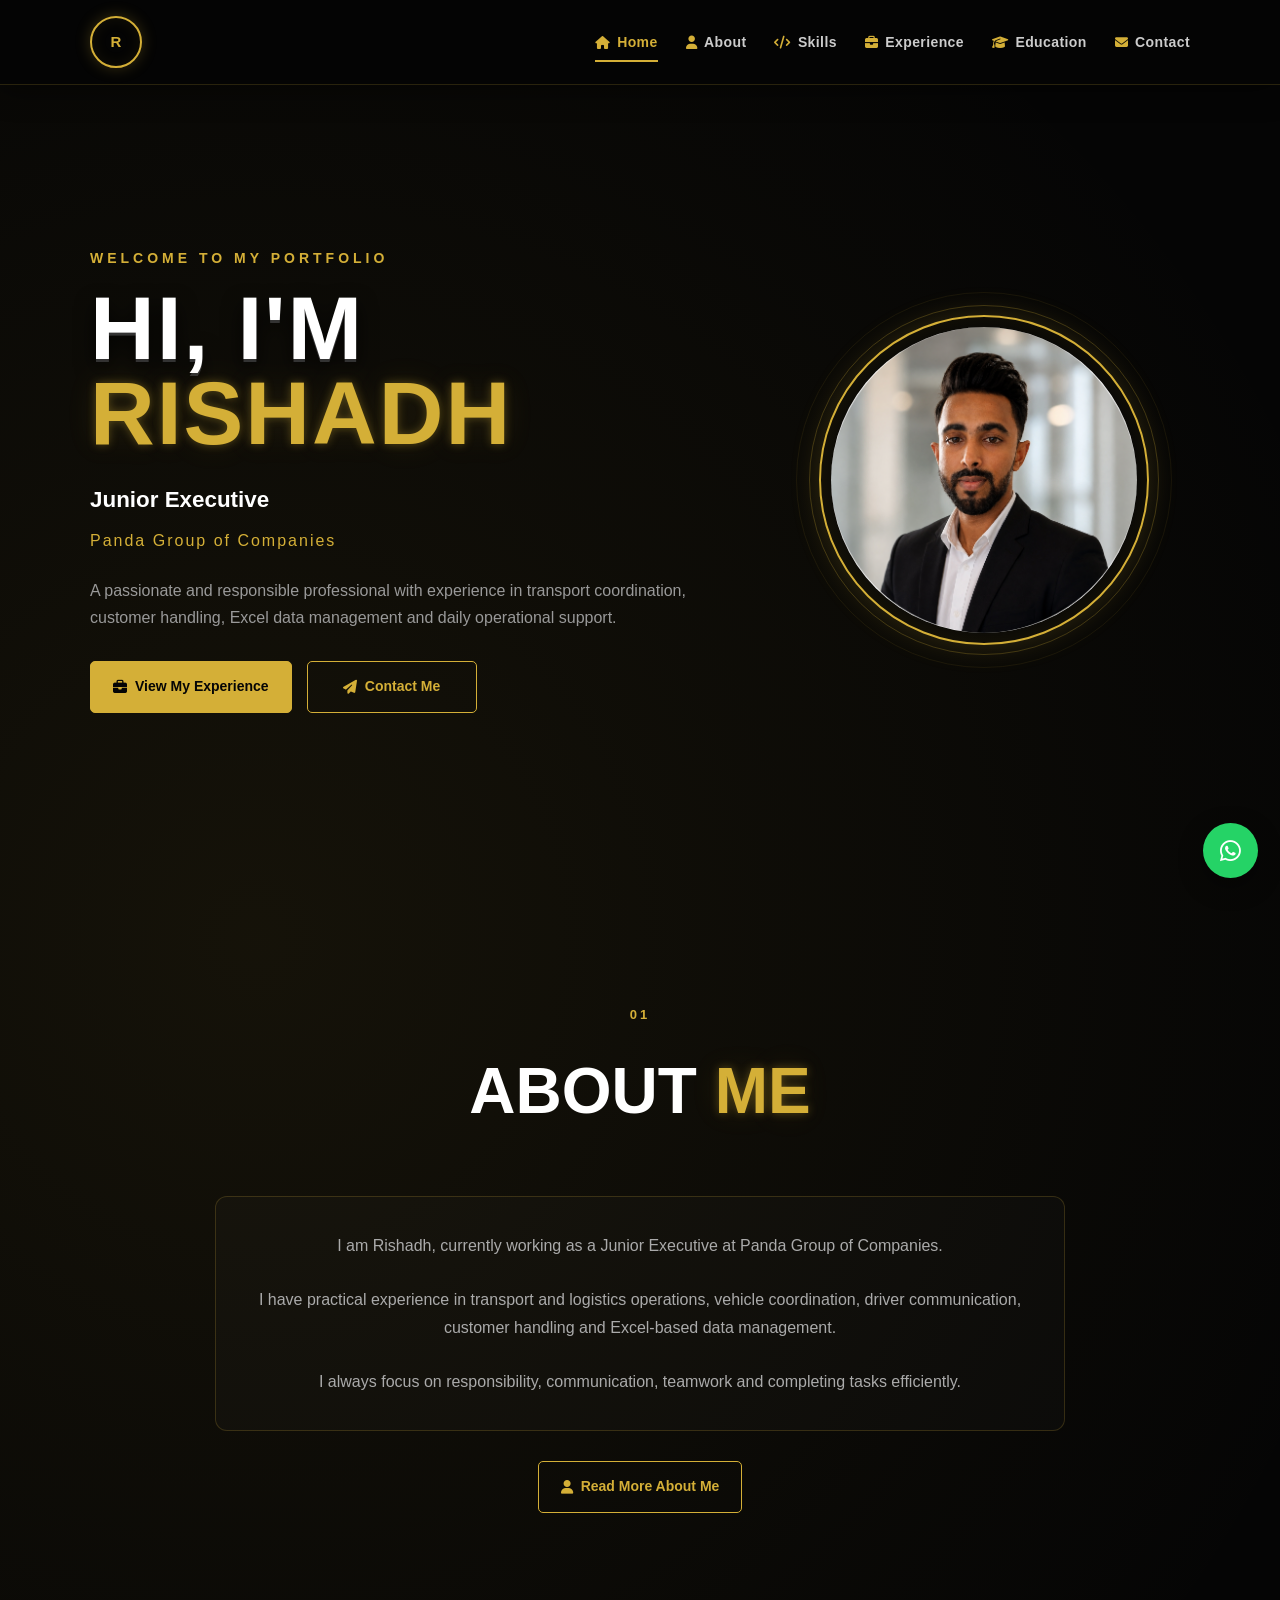
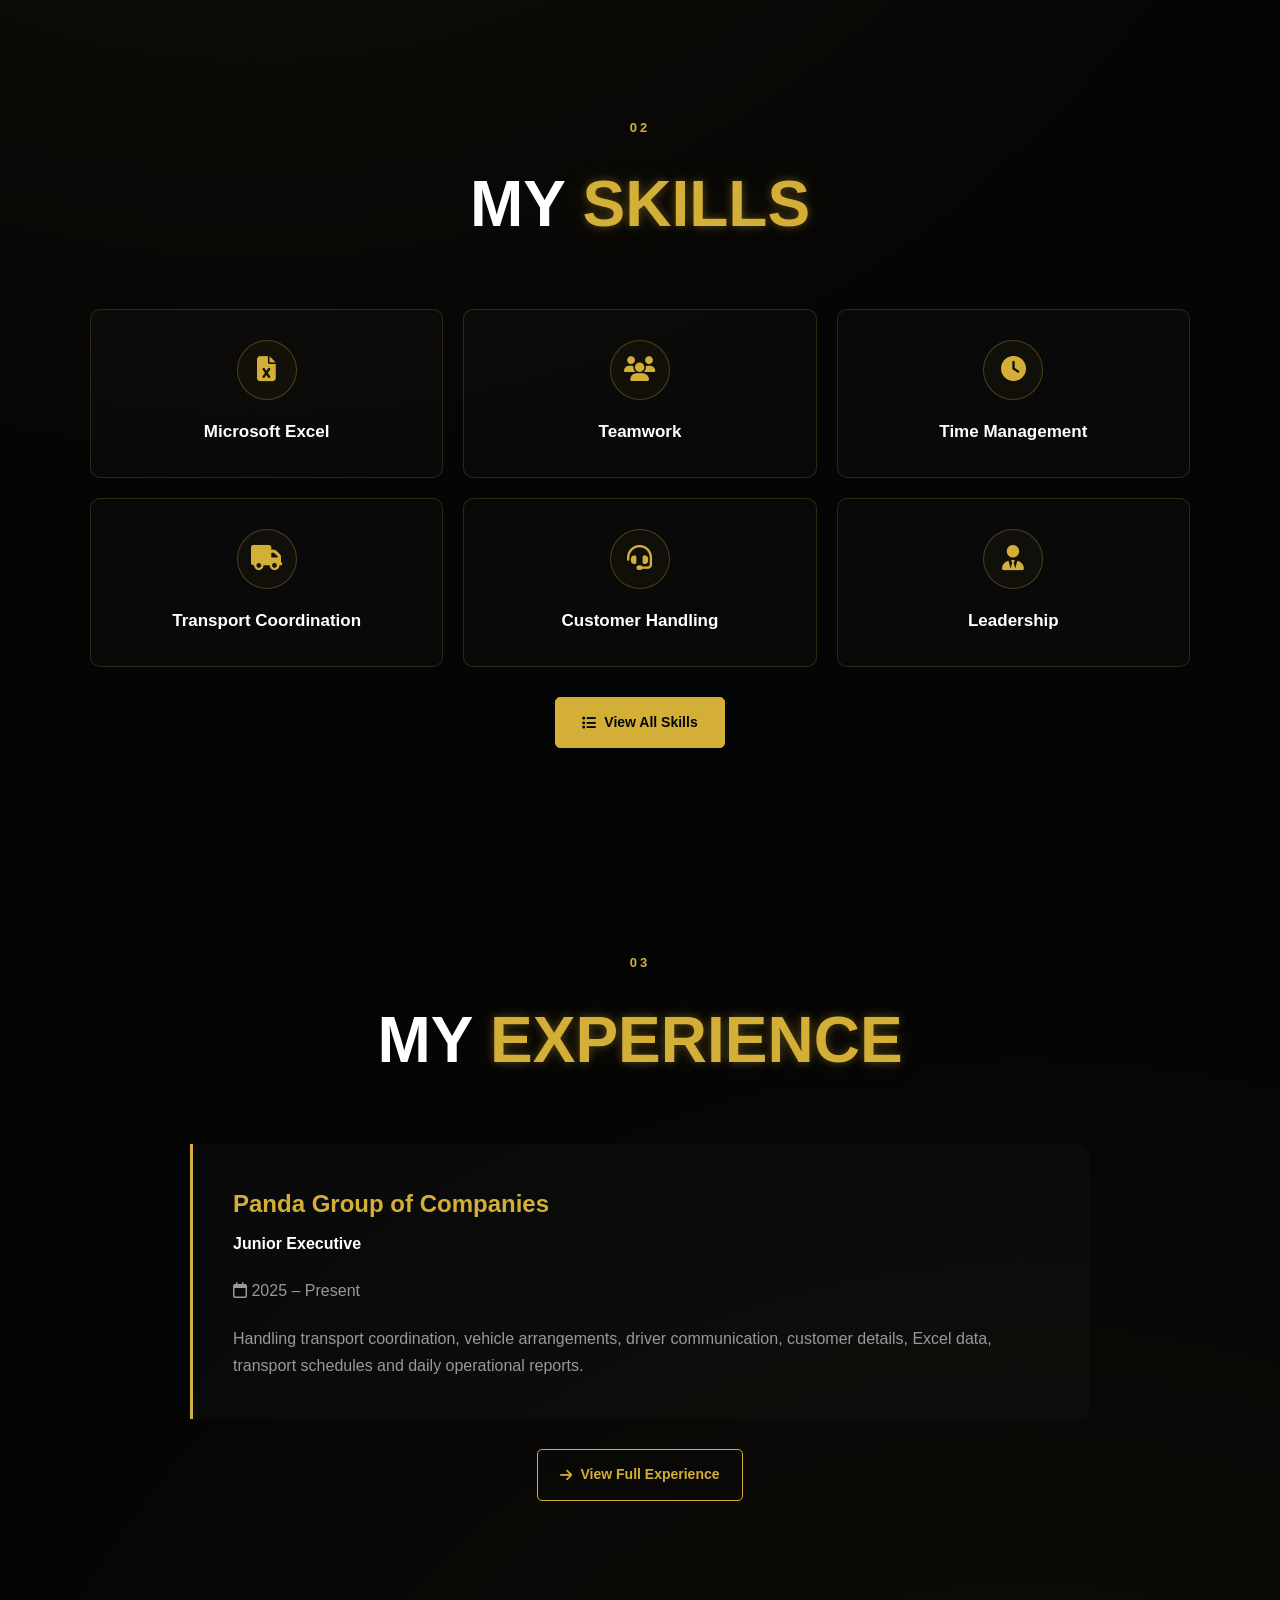
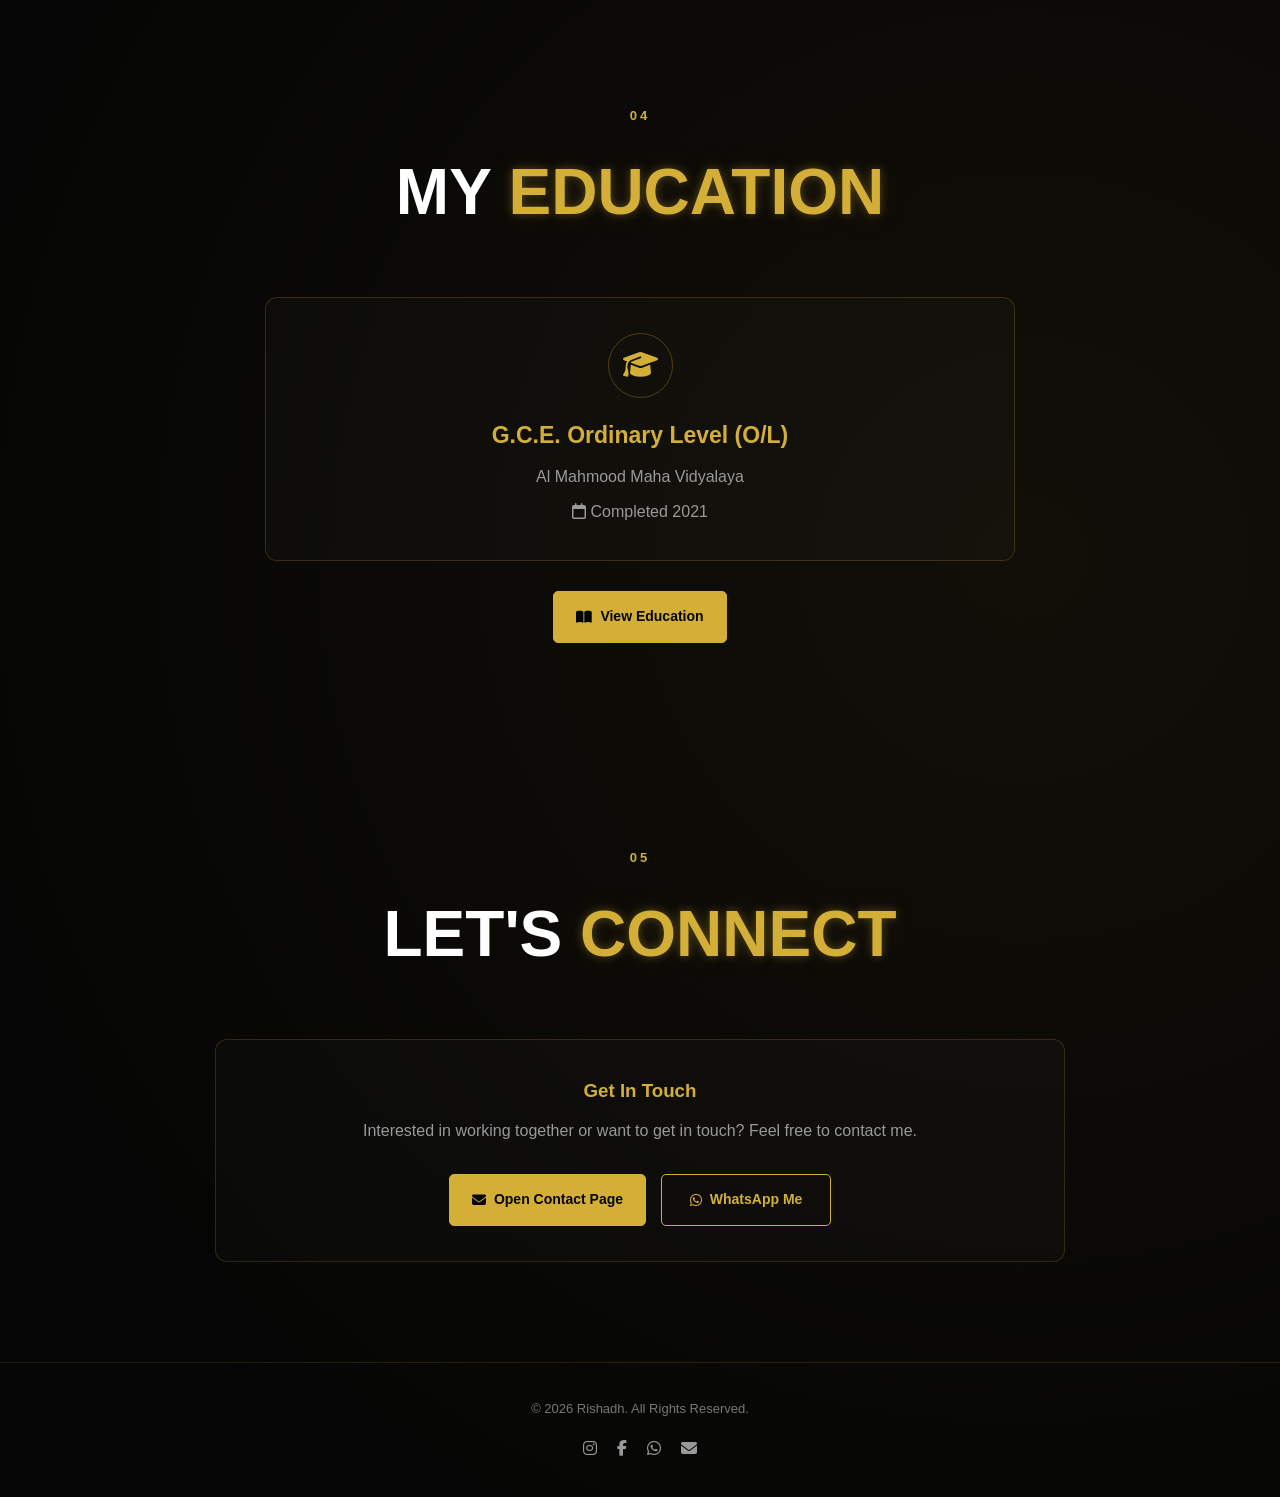
==== commit 4837b795: "Refactor index.html for improved structure and content Updated the structure and content of the inde" ====
--- a/index.html
+++ b/index.html
@@ -7,30 +7,32 @@
 
     <title>Rishadh | Junior Executive</title>
 
-    <!-- Main CSS -->
     <link rel="stylesheet" href="style.css">
 
-    <!-- Font Awesome Icons -->
     <link rel="stylesheet"
           href="https://cdnjs.cloudflare.com/ajax/libs/font-awesome/6.5.2/css/all.min.css">
 </head>
 
 <body>
 
-    <!-- ================= NAVBAR ================= -->
+    <!-- =====================================================
+         NAVBAR
+    ====================================================== -->
+
     <header class="navbar">
-        <div class="nav-container">
-
+
+        <div class="nav-content">
+
+            <!-- LOGO -->
             <a href="index.html" class="logo">
-                <span>R</span> RISHADH
+                R
             </a>
 
-            <button class="menu-toggle" id="menuToggle">
-                <i class="fa-solid fa-bars"></i>
-            </button>
-
+
+            <!-- DESKTOP / MOBILE MENU -->
             <nav>
-                <ul id="navMenu">
+
+                <ul class="nav-links" id="navMenu">
 
                     <li>
                         <a href="index.html" class="active">
@@ -75,105 +77,392 @@
                     </li>
 
                 </ul>
+
             </nav>
 
+
+            <!-- MOBILE BUTTON -->
+            <button class="menu-btn" id="menuToggle" aria-label="Open menu">
+
+                <i class="fa-solid fa-bars"></i>
+
+            </button>
+
         </div>
+
     </header>
 
 
-    <!-- ================= HERO ================= -->
+    <!-- =====================================================
+         HERO
+    ====================================================== -->
+
     <main>
 
         <section class="hero">
 
-            <div class="hero-content">
-
-                <p class="hero-small">
-                    <i class="fa-solid fa-circle"></i>
-                    Welcome to my portfolio
-                </p>
-
-                <h1>
-                    Hi, I'm <span>Rishadh</span>
-                </h1>
-
-                <h2>
-                    Junior Executive
-                </h2>
-
-                <p class="hero-description">
-                    Panda Group of Companies
-                </p>
-
-                <p class="hero-text">
-                    A passionate and responsible professional with experience
-                    in transport coordination, customer handling, Excel data
-                    management and daily operational support.
-                </p>
-
-                <div class="hero-buttons">
-
-                    <a href="experience.html" class="btn primary-btn">
-                        <i class="fa-solid fa-briefcase"></i>
-                        View My Experience
-                    </a>
-
-                    <a href="contact.html" class="btn secondary-btn">
-                        <i class="fa-solid fa-paper-plane"></i>
-                        Contact Me
-                    </a>
+            <div class="container">
+
+                <div class="hero-content">
+
+
+                    <!-- HERO TEXT -->
+
+                    <div class="hero-text-content">
+
+                        <p class="hero-subtitle">
+                            WELCOME TO MY PORTFOLIO
+                        </p>
+
+
+                        <h1>
+                            HI, I'M
+                            <span>RISHADH</span>
+                        </h1>
+
+
+                        <h2 class="hero-role">
+                            Junior Executive
+                        </h2>
+
+
+                        <p class="hero-tagline">
+                            Panda Group of Companies
+                        </p>
+
+
+                        <p class="hero-description">
+
+                            A passionate and responsible professional with
+                            experience in transport coordination, customer
+                            handling, Excel data management and daily
+                            operational support.
+
+                        </p>
+
+
+                        <!-- BUTTONS -->
+
+                        <div class="hero-buttons">
+
+                            <a href="experience.html"
+                               class="btn btn-primary">
+
+                                <i class="fa-solid fa-briefcase"></i>
+
+                                View My Experience
+
+                            </a>
+
+
+                            <a href="contact.html"
+                               class="btn">
+
+                                <i class="fa-solid fa-paper-plane"></i>
+
+                                Contact Me
+
+                            </a>
+
+                        </div>
+
+                    </div>
+
+
+                    <!-- PROFILE IMAGE -->
+
+                    <div class="hero-image">
+
+                        <div class="profile-ring">
+
+                            <img src="profile.jpg.png"
+                                 alt="Rishadh Profile Photo">
+
+                        </div>
+
+                    </div>
 
                 </div>
 
             </div>
 
-
-            <!-- ================= PROFILE ================= -->
-            <div class="hero-profile">
-
-                <div class="profile-ring">
-
-                    <img src="profile.jpg.png"
-                         alt="Rishadh Profile Photo">
-
-                </div>
-
-            </div>
-
         </section>
 
 
-        <!-- ================= ABOUT PREVIEW ================= -->
-        <section class="section about-section">
-
-            <div class="section-title">
-                <span>01</span>
-                <h2>About Me</h2>
-            </div>
-
-            <div class="about-content">
+        <!-- =================================================
+             ABOUT PREVIEW
+        ================================================== -->
+
+        <section>
+
+            <div class="container">
+
+                <div class="section-title">
+
+                    <span>01</span>
+
+                    <h2>
+                        ABOUT <strong>ME</strong>
+                    </h2>
+
+                </div>
+
 
                 <div class="about-text">
 
                     <p>
-                        I am Rishadh, currently working as a Junior Executive
-                        at Panda Group of Companies.
+
+                        I am Rishadh, currently working as a
+                        Junior Executive at Panda Group of Companies.
+
                     </p>
 
+                    <br>
+
                     <p>
-                        I have practical experience in transport and logistics
-                        operations, vehicle coordination, driver communication,
-                        customer handling and Excel-based data management.
+
+                        I have practical experience in transport and
+                        logistics operations, vehicle coordination,
+                        driver communication, customer handling and
+                        Excel-based data management.
+
                     </p>
 
+                    <br>
+
                     <p>
+
                         I always focus on responsibility, communication,
                         teamwork and completing tasks efficiently.
+
                     </p>
 
-                    <a href="about.html" class="text-link">
+                </div>
+
+
+                <div class="hero-buttons"
+                     style="justify-content:center;">
+
+                    <a href="about.html" class="btn">
+
+                        <i class="fa-solid fa-user"></i>
+
                         Read More About Me
+
+                    </a>
+
+                </div>
+
+            </div>
+
+        </section>
+
+
+        <!-- =================================================
+             SKILLS PREVIEW
+        ================================================== -->
+
+        <section>
+
+            <div class="container">
+
+                <div class="section-title">
+
+                    <span>02</span>
+
+                    <h2>
+                        MY <strong>SKILLS</strong>
+                    </h2>
+
+                </div>
+
+
+                <div class="skills-grid">
+
+
+                    <!-- SKILL 1 -->
+
+                    <div class="skill-card">
+
+                        <div class="skill-icon">
+
+                            <i class="fa-solid fa-file-excel"></i>
+
+                        </div>
+
+                        <h3>
+                            Microsoft Excel
+                        </h3>
+
+                    </div>
+
+
+                    <!-- SKILL 2 -->
+
+                    <div class="skill-card">
+
+                        <div class="skill-icon">
+
+                            <i class="fa-solid fa-users"></i>
+
+                        </div>
+
+                        <h3>
+                            Teamwork
+                        </h3>
+
+                    </div>
+
+
+                    <!-- SKILL 3 -->
+
+                    <div class="skill-card">
+
+                        <div class="skill-icon">
+
+                            <i class="fa-solid fa-clock"></i>
+
+                        </div>
+
+                        <h3>
+                            Time Management
+                        </h3>
+
+                    </div>
+
+
+                    <!-- SKILL 4 -->
+
+                    <div class="skill-card">
+
+                        <div class="skill-icon">
+
+                            <i class="fa-solid fa-truck"></i>
+
+                        </div>
+
+                        <h3>
+                            Transport Coordination
+                        </h3>
+
+                    </div>
+
+
+                    <!-- SKILL 5 -->
+
+                    <div class="skill-card">
+
+                        <div class="skill-icon">
+
+                            <i class="fa-solid fa-headset"></i>
+
+                        </div>
+
+                        <h3>
+                            Customer Handling
+                        </h3>
+
+                    </div>
+
+
+                    <!-- SKILL 6 -->
+
+                    <div class="skill-card">
+
+                        <div class="skill-icon">
+
+                            <i class="fa-solid fa-user-tie"></i>
+
+                        </div>
+
+                        <h3>
+                            Leadership
+                        </h3>
+
+                    </div>
+
+                </div>
+
+
+                <div class="hero-buttons"
+                     style="justify-content:center;">
+
+                    <a href="skills.html"
+                       class="btn btn-primary">
+
+                        <i class="fa-solid fa-list"></i>
+
+                        View All Skills
+
+                    </a>
+
+                </div>
+
+            </div>
+
+        </section>
+
+
+        <!-- =================================================
+             EXPERIENCE PREVIEW
+        ================================================== -->
+
+        <section>
+
+            <div class="container">
+
+                <div class="section-title">
+
+                    <span>03</span>
+
+                    <h2>
+                        MY <strong>EXPERIENCE</strong>
+                    </h2>
+
+                </div>
+
+
+                <div class="experience-card">
+
+                    <h3>
+                        Panda Group of Companies
+                    </h3>
+
+                    <h4>
+                        Junior Executive
+                    </h4>
+
+                    <p>
+
+                        <i class="fa-regular fa-calendar"></i>
+
+                        2025 – Present
+
+                    </p>
+
+
+                    <p style="margin-top:20px;">
+
+                        Handling transport coordination, vehicle
+                        arrangements, driver communication, customer
+                        details, Excel data, transport schedules and
+                        daily operational reports.
+
+                    </p>
+
+                </div>
+
+
+                <div class="hero-buttons"
+                     style="justify-content:center;">
+
+                    <a href="experience.html"
+                       class="btn">
+
                         <i class="fa-solid fa-arrow-right"></i>
+
+                        View Full Experience
+
                     </a>
 
                 </div>
@@ -183,281 +472,240 @@
         </section>
 
 
-        <!-- ================= SKILLS PREVIEW ================= -->
-        <section class="section skills-section">
-
-            <div class="section-title">
-                <span>02</span>
-                <h2>My Skills</h2>
-            </div>
-
-            <div class="skills-grid">
-
-                <div class="skill-card">
-                    <i class="fa-solid fa-file-excel"></i>
-                    <h3>Microsoft Excel</h3>
-                    <p>
-                        Data entry, updating and professional data management.
-                    </p>
-                </div>
-
-                <div class="skill-card">
-                    <i class="fa-solid fa-users"></i>
-                    <h3>Teamwork</h3>
-                    <p>
-                        Working effectively with teams and colleagues.
-                    </p>
-                </div>
-
-                <div class="skill-card">
-                    <i class="fa-solid fa-clock"></i>
-                    <h3>Time Management</h3>
-                    <p>
-                        Managing daily responsibilities and schedules.
-                    </p>
-                </div>
-
-                <div class="skill-card">
-                    <i class="fa-solid fa-truck"></i>
-                    <h3>Transport Coordination</h3>
-                    <p>
-                        Vehicle arrangements and transport operations.
-                    </p>
-                </div>
-
-                <div class="skill-card">
-                    <i class="fa-solid fa-headset"></i>
-                    <h3>Customer Handling</h3>
-                    <p>
-                        Professional communication and customer support.
-                    </p>
-                </div>
-
-                <div class="skill-card">
-                    <i class="fa-solid fa-user-tie"></i>
-                    <h3>Leadership</h3>
-                    <p>
-                        Taking responsibility and supporting team operations.
-                    </p>
-                </div>
-
-            </div>
-
-            <div class="center-button">
-
-                <a href="skills.html" class="btn primary-btn">
-                    <i class="fa-solid fa-list"></i>
-                    View All Skills
-                </a>
-
-            </div>
-
-        </section>
-
-
-        <!-- ================= EXPERIENCE PREVIEW ================= -->
-        <section class="section experience-section">
-
-            <div class="section-title">
-                <span>03</span>
-                <h2>Experience</h2>
-            </div>
-
-            <div class="experience-card">
-
-                <div class="experience-icon">
-                    <i class="fa-solid fa-briefcase"></i>
-                </div>
-
-                <div class="experience-content">
-
-                    <h3>
-                        Junior Executive
-                    </h3>
-
-                    <h4>
-                        Panda Group of Companies
-                    </h4>
-
-                    <span class="experience-date">
-                        <i class="fa-regular fa-calendar"></i>
-                        2025 – Present
-                    </span>
-
-                    <p>
-                        Handling transport coordination, vehicle arrangements,
-                        driver communication, customer details, Excel data,
-                        transport schedules and daily operational reports.
-                    </p>
-
-                </div>
-
-            </div>
-
-            <div class="center-button">
-
-                <a href="experience.html" class="btn secondary-btn">
-                    <i class="fa-solid fa-arrow-right"></i>
-                    View Full Experience
-                </a>
-
-            </div>
-
-        </section>
-
-
-        <!-- ================= EDUCATION PREVIEW ================= -->
-        <section class="section education-section">
-
-            <div class="section-title">
-                <span>04</span>
-                <h2>Education</h2>
-            </div>
-
-            <div class="education-card">
-
-                <div class="education-icon">
-                    <i class="fa-solid fa-graduation-cap"></i>
-                </div>
-
-                <div class="education-content">
+        <!-- =================================================
+             EDUCATION PREVIEW
+        ================================================== -->
+
+        <section>
+
+            <div class="container">
+
+                <div class="section-title">
+
+                    <span>04</span>
+
+                    <h2>
+                        MY <strong>EDUCATION</strong>
+                    </h2>
+
+                </div>
+
+
+                <div class="education-card">
+
+                    <div class="education-icon">
+
+                        <i class="fa-solid fa-graduation-cap"></i>
+
+                    </div>
+
 
                     <h3>
                         G.C.E. Ordinary Level (O/L)
                     </h3>
 
-                    <h4>
+
+                    <p>
                         Al Mahmood Maha Vidyalaya
-                    </h4>
-
-                    <span>
+                    </p>
+
+
+                    <p>
                         <i class="fa-regular fa-calendar"></i>
                         Completed 2021
-                    </span>
+                    </p>
+
+                </div>
+
+
+                <div class="hero-buttons"
+                     style="justify-content:center;">
+
+                    <a href="education.html"
+                       class="btn btn-primary">
+
+                        <i class="fa-solid fa-book-open"></i>
+
+                        View Education
+
+                    </a>
 
                 </div>
 
             </div>
 
-            <div class="center-button">
-
-                <a href="education.html" class="btn primary-btn">
-                    <i class="fa-solid fa-book-open"></i>
-                    View Education
-                </a>
+        </section>
+
+
+        <!-- =================================================
+             CONTACT PREVIEW
+        ================================================== -->
+
+        <section>
+
+            <div class="container">
+
+                <div class="section-title">
+
+                    <span>05</span>
+
+                    <h2>
+                        LET'S <strong>CONNECT</strong>
+                    </h2>
+
+                </div>
+
+
+                <div class="contact-message">
+
+                    <h3>
+                        Get In Touch
+                    </h3>
+
+
+                    <p>
+
+                        Interested in working together or want to
+                        get in touch? Feel free to contact me.
+
+                    </p>
+
+
+                    <div class="hero-buttons"
+                         style="justify-content:center;">
+
+                        <a href="contact.html"
+                           class="btn btn-primary">
+
+                            <i class="fa-solid fa-envelope"></i>
+
+                            Open Contact Page
+
+                        </a>
+
+
+                        <a href="https://wa.me/94704838532"
+                           target="_blank"
+                           class="btn">
+
+                            <i class="fa-brands fa-whatsapp"></i>
+
+                            WhatsApp Me
+
+                        </a>
+
+                    </div>
+
+                </div>
 
             </div>
 
         </section>
 
-
-        <!-- ================= CONTACT PREVIEW ================= -->
-        <section class="section contact-section">
-
-            <div class="section-title">
-                <span>05</span>
-                <h2>Let's Connect</h2>
-            </div>
-
-            <div class="contact-preview">
-
-                <p>
-                    Interested in working together or want to get in touch?
-                    Feel free to contact me.
-                </p>
-
-                <div class="contact-buttons">
-
-                    <a href="contact.html" class="btn primary-btn">
-                        <i class="fa-solid fa-envelope"></i>
-                        Open Contact Page
-                    </a>
-
-                    <a href="https://wa.me/94704838532"
-                       target="_blank"
-                       class="btn whatsapp-btn">
-                        <i class="fa-brands fa-whatsapp"></i>
-                        WhatsApp Me
-                    </a>
-
-                </div>
-
-            </div>
-
-        </section>
-
     </main>
 
 
-    <!-- ================= FOOTER ================= -->
-    <footer class="footer">
-
-        <div class="footer-content">
-
-            <h3>
-                <span>R</span> RISHADH
-            </h3>
+    <!-- =====================================================
+         FOOTER
+    ====================================================== -->
+
+    <footer>
+
+        <div class="container">
 
             <p>
-                Junior Executive | Panda Group of Companies
+                © 2026 Rishadh. All Rights Reserved.
             </p>
 
-            <div class="social-links">
+
+            <div class="footer-social">
 
                 <a href="https://www.instagram.com/m_rish_4you"
                    target="_blank"
                    aria-label="Instagram">
+
                     <i class="fa-brands fa-instagram"></i>
+
                 </a>
+
 
                 <a href="https://www.facebook.com/share/1R2MmjTB9F/?mibextid=wwXIfr"
                    target="_blank"
                    aria-label="Facebook">
+
                     <i class="fa-brands fa-facebook-f"></i>
+
                 </a>
+
 
                 <a href="https://wa.me/94704838532"
                    target="_blank"
                    aria-label="WhatsApp">
+
                     <i class="fa-brands fa-whatsapp"></i>
+
                 </a>
+
 
                 <a href="mailto:mohamedrish18@icloud.com"
                    aria-label="Email">
+
                     <i class="fa-solid fa-envelope"></i>
+
                 </a>
 
             </div>
 
-            <p class="copyright">
-                © 2026 Rishadh. All Rights Reserved.
-            </p>
-
         </div>
 
     </footer>
 
 
-    <!-- ================= MOBILE MENU ================= -->
+    <!-- =====================================================
+         WHATSAPP FLOATING BUTTON
+    ====================================================== -->
+
+    <a href="https://wa.me/94704838532"
+       target="_blank"
+       class="whatsapp-btn"
+       aria-label="WhatsApp">
+
+        <i class="fa-brands fa-whatsapp"></i>
+
+    </a>
+
+
+    <!-- =====================================================
+         MOBILE MENU JAVASCRIPT
+    ====================================================== -->
+
     <script>
 
-        const menuToggle = document.getElementById("menuToggle");
-        const navMenu = document.getElementById("navMenu");
+        const menuToggle =
+            document.getElementById("menuToggle");
+
+        const navMenu =
+            document.getElementById("navMenu");
+
 
         menuToggle.addEventListener("click", function () {
 
-            navMenu.classList.toggle("active");
-
-            const icon = menuToggle.querySelector("i");
-
-            if (navMenu.classList.contains("active")) {
+            navMenu.classList.toggle("show");
+
+            const icon =
+                menuToggle.querySelector("i");
+
+
+            if (navMenu.classList.contains("show")) {
 
                 icon.classList.remove("fa-bars");
+
                 icon.classList.add("fa-xmark");
 
             } else {
 
                 icon.classList.remove("fa-xmark");
+
                 icon.classList.add("fa-bars");
 
             }
@@ -465,22 +713,26 @@
         });
 
 
-        // Close mobile menu after clicking a link
-        document.querySelectorAll("#navMenu a").forEach(function(link) {
-
-            link.addEventListener("click", function() {
-
-                navMenu.classList.remove("active");
-
-                const icon = menuToggle.querySelector("i");
-
-                icon.classList.remove("fa-xmark");
-                icon.classList.add("fa-bars");
+        /* Close menu after clicking */
+
+        document.querySelectorAll(".nav-links a")
+            .forEach(function(link) {
+
+                link.addEventListener("click", function() {
+
+                    navMenu.classList.remove("show");
+
+                    const icon =
+                        menuToggle.querySelector("i");
+
+                    icon.classList.remove("fa-xmark");
+
+                    icon.classList.add("fa-bars");
+
+                });
 
             });
 
-        });
-
     </script>
 
 </body>
--- a/style.css
+++ b/style.css
@@ -1,4 +1,7 @@
-```css
+/* =========================================================
+   RISHADH PORTFOLIO — PREMIUM STYLE
+========================================================= */
+
 /* =========================================================
    RESET
 ========================================================= */
@@ -40,7 +43,7 @@
 
 .container {
     width: min(1100px, 90%);
-    margin: auto;
+    margin: 0 auto;
 }
 
 .gold {
@@ -56,904 +59,61 @@
     position: fixed;
     top: 0;
     left: 0;
+    right: 0;
     width: 100%;
-    z-index: 999;
-    padding: 18px 0;
-    background: rgba(5,5,5,0.92);
-    backdrop-filter: blur(12px);
-    border-bottom: 1px solid rgba(212,175,55,0.15);
+    z-index: 9999;
+
+    padding: 16px 0;
+
+    background: rgba(5, 5, 5, 0.96);
+    backdrop-filter: blur(14px);
+    -webkit-backdrop-filter: blur(14px);
+
+    border-bottom: 1px solid rgba(212,175,55,0.18);
+
+    box-shadow:
+        0 5px 30px rgba(0,0,0,0.45);
 }
 
 .nav-content {
+    width: min(1100px, 90%);
+    margin: 0 auto;
+
     display: flex;
+    align-items: center;
     justify-content: space-between;
-    align-items: center;
-}
+}
+
+
+/* =========================================================
+   LOGO
+========================================================= */
 
 .logo {
     width: 52px;
     height: 52px;
+
+    flex: 0 0 52px;
+
     display: flex;
     align-items: center;
     justify-content: center;
+
     border: 2px solid #d4af37;
     border-radius: 50%;
-    color: #d4af37;
-    font-size: 20px;
+
+    color: #d4af37;
+
+    font-size: 15px;
     font-weight: 900;
+
+    white-space: nowrap;
+    overflow: hidden;
+
     box-shadow:
         0 0 15px rgba(212,175,55,0.25),
         inset 0 0 15px rgba(212,175,55,0.08);
-}
-
-.nav-links {
-    display: flex;
-    align-items: center;
-    gap: 28px;
-    list-style: none;
-}
-
-.nav-links a {
-    position: relative;
-    color: #cccccc;
-    font-size: 14px;
-    font-weight: 600;
-    letter-spacing: 0.5px;
-    transition: 0.3s ease;
-}
-
-.nav-links a:hover {
-    color: #d4af37;
-}
-
-.nav-links a::after {
-    content: "";
-    position: absolute;
-    left: 0;
-    bottom: -7px;
-    width: 0;
-    height: 2px;
-    background: #d4af37;
-    transition: 0.3s ease;
-}
-
-.nav-links a:hover::after {
-    width: 100%;
-}
-
-.nav-links a.active {
-    color: #d4af37;
-}
-
-.nav-links a.active::after {
-    width: 100%;
-}
-
-.menu-btn {
-    display: none;
-    background: none;
-    border: none;
-    color: #d4af37;
-    font-size: 28px;
-    cursor: pointer;
-}
-
-
-/* =========================================================
-   HERO
-========================================================= */
-
-.hero {
-    min-height: 100vh;
-    display: flex;
-    align-items: center;
-    padding: 140px 0 80px;
-}
-
-.hero-content {
-    display: grid;
-    grid-template-columns: 1.2fr 0.8fr;
-    align-items: center;
-    gap: 70px;
-}
-
-.hero-subtitle {
-    color: #d4af37;
-    font-size: 14px;
-    font-weight: 700;
-    letter-spacing: 4px;
-    margin-bottom: 15px;
-}
-
-.hero h1 {
-    font-size: clamp(3rem, 7vw, 6rem);
-    line-height: 0.95;
-    font-weight: 900;
-    letter-spacing: 2px;
-    text-transform: uppercase;
-    text-shadow:
-        0 3px 0 #333333,
-        0 8px 20px rgba(0,0,0,0.8);
-}
-
-.hero h1 span {
-    color: #d4af37;
-}
-
-.hero-role {
-    margin-top: 25px;
-    color: #ffffff;
-    font-size: 1.4rem;
-    font-weight: 700;
-}
-
-.hero-tagline {
-    margin-top: 8px;
-    color: #d4af37;
-    font-size: 1rem;
-    letter-spacing: 2px;
-}
-
-.hero-description {
-    max-width: 650px;
-    margin-top: 22px;
-    color: #999999;
-    font-size: 1rem;
-}
-
-.hero-buttons {
-    display: flex;
-    flex-wrap: wrap;
-    gap: 15px;
-    margin-top: 30px;
-}
-
-.btn {
-    display: inline-flex;
-    align-items: center;
-    justify-content: center;
-    min-width: 170px;
-    padding: 13px 22px;
-    border: 1px solid #d4af37;
-    border-radius: 5px;
-    color: #d4af37;
-    font-size: 14px;
-    font-weight: 700;
-    transition: 0.3s ease;
-}
-
-.btn:hover {
-    background: #d4af37;
-    color: #050505;
-    transform: translateY(-3px);
-    box-shadow: 0 10px 25px rgba(212,175,55,0.2);
-}
-
-.btn-primary {
-    background: #d4af37;
-    color: #050505;
-}
-
-.btn-primary:hover {
-    background: transparent;
-    color: #d4af37;
-}
-
-
-/* =========================================================
-   PROFILE IMAGE
-========================================================= */
-
-.hero-image {
-    display: flex;
-    justify-content: center;
-    align-items: center;
-}
-
-.profile-ring {
-    position: relative;
-    width: 330px;
-    height: 330px;
-    padding: 10px;
-    border: 2px solid #d4af37;
-    border-radius: 50%;
-    box-shadow:
-        0 0 30px rgba(212,175,55,0.2),
-        inset 0 0 30px rgba(212,175,55,0.08);
-}
-
-.profile-ring::before {
-    content: "";
-    position: absolute;
-    inset: -12px;
-    border: 1px solid rgba(212,175,55,0.25);
-    border-radius: 50%;
-}
-
-.profile-ring img {
-    width: 100%;
-    height: 100%;
-    object-fit: cover;
-    border-radius: 50%;
-}
-
-
-/* =========================================================
-   SECTIONS
-========================================================= */
-
-section {
-    padding: 100px 0;
-}
-
-.section-title {
-    text-align: center;
-    margin-bottom: 50px;
-}
-
-.section-title span {
-    color: #d4af37;
-    font-size: 13px;
-    font-weight: 700;
-    letter-spacing: 3px;
-}
-
-.section-title h2 {
-    margin-top: 10px;
-    font-size: clamp(2.2rem, 5vw, 4rem);
-    font-weight: 900;
-    text-transform: uppercase;
-}
-
-.section-title h2 strong {
-    color: #d4af37;
-}
-
-
-/* =========================================================
-   ABOUT
-========================================================= */
-
-.about-text {
-    max-width: 850px;
-    margin: auto;
-    padding: 35px;
-    border: 1px solid rgba(212,175,55,0.2);
-    border-radius: 12px;
-    background: rgba(255,255,255,0.02);
-    color: #aaaaaa;
-    font-size: 1rem;
-    text-align: center;
-}
-
-.about-highlights {
-    display: grid;
-    grid-template-columns: repeat(4, 1fr);
-    gap: 20px;
-    margin-top: 40px;
-}
-
-.highlight-card {
-    padding: 25px 20px;
-    text-align: center;
-    border: 1px solid rgba(212,175,55,0.18);
-    border-radius: 10px;
-    background: rgba(255,255,255,0.02);
-    transition: 0.3s ease;
-}
-
-.highlight-card:hover {
-    transform: translateY(-7px);
-    border-color: #d4af37;
-}
-
-.highlight-card h3 {
-    color: #d4af37;
-    font-size: 17px;
-    margin-bottom: 8px;
-}
-
-.highlight-card p {
-    color: #888888;
-    font-size: 13px;
-}
-
-
-/* =========================================================
-   SKILLS
-========================================================= */
-
-.skills-grid {
-    display: grid;
-    grid-template-columns: repeat(3, 1fr);
-    gap: 20px;
-}
-
-.skill-card {
-    padding: 30px 20px;
-    text-align: center;
-    border: 1px solid rgba(212,175,55,0.18);
-    border-radius: 10px;
-    background: rgba(255,255,255,0.02);
-    transition: 0.3s ease;
-}
-
-.skill-card:hover {
-    transform: translateY(-7px);
-    border-color: #d4af37;
-    box-shadow: 0 15px 35px rgba(0,0,0,0.35);
-}
-
-.skill-card h3 {
-    color: #ffffff;
-    font-size: 17px;
-}
-
-
-/* =========================================================
-   EXPERIENCE
-========================================================= */
-
-.experience-card {
-    max-width: 900px;
-    margin: auto;
-    padding: 40px;
-    border-left: 3px solid #d4af37;
-    background: rgba(255,255,255,0.025);
-    border-radius: 0 12px 12px 0;
-}
-
-.experience-card h3 {
-    color: #d4af37;
-    font-size: 24px;
-    margin-bottom: 5px;
-}
-
-.experience-card h4 {
-    color: #ffffff;
-    margin-bottom: 20px;
-}
-
-.experience-card p,
-.experience-card li {
-    color: #999999;
-}
-
-.experience-card ul {
-    margin-top: 20px;
-    padding-left: 20px;
-}
-
-.experience-card li {
-    margin-bottom: 8px;
-}
-
-
-/* =========================================================
-   EDUCATION
-========================================================= */
-
-.education-card {
-    max-width: 750px;
-    margin: auto;
-    padding: 35px;
-    text-align: center;
-    border: 1px solid rgba(212,175,55,0.2);
-    border-radius: 12px;
-    background: rgba(255,255,255,0.02);
-}
-
-.education-card h3 {
-    color: #d4af37;
-    font-size: 23px;
-}
-
-.education-card p {
-    color: #999999;
-    margin-top: 8px;
-}
-
-
-/* =========================================================
-   CONTACT
-========================================================= */
-
-.contact-grid {
-    display: grid;
-    grid-template-columns: repeat(2, 1fr);
-    gap: 20px;
-    max-width: 900px;
-    margin: auto;
-}
-
-.contact-card {
-    padding: 25px;
-    border: 1px solid rgba(212,175,55,0.18);
-    border-radius: 10px;
-    background: rgba(255,255,255,0.02);
-    transition: 0.3s ease;
-}
-
-.contact-card:hover {
-    border-color: #d4af37;
-    transform: translateY(-5px);
-}
-
-.contact-card h3 {
-    color: #d4af37;
-    margin-bottom: 8px;
-}
-
-.contact-card p,
-.contact-card a {
-    color: #999999;
-}
-
-.contact-card a:hover {
-    color: #d4af37;
-}
-
-
-/* =========================================================
-   INNER PAGES
-========================================================= */
-
-.inner-page {
-    min-height: calc(100vh - 120px);
-    padding: 170px 0 100px;
-}
-
-.page-heading {
-    text-align: center;
-    margin-bottom: 55px;
-}
-
-.page-heading span {
-    display: inline-block;
-    color: #d4af37;
-    font-size: 0.85rem;
-    font-weight: 700;
-    letter-spacing: 3px;
-    margin-bottom: 10px;
-}
-
-.page-heading h1 {
-    margin: 12px 0;
-    font-size: clamp(2.5rem, 6vw, 5rem);
-    line-height: 1;
-    font-weight: 900;
-    letter-spacing: 2px;
-    text-shadow:
-        0 3px 0 #333333,
-        0 8px 20px rgba(0,0,0,0.8);
-}
-
-.page-heading h1 strong {
-    color: #d4af37;
-}
-
-.page-heading p {
-    color: #999999;
-    font-size: 1.1rem;
-    letter-spacing: 1px;
-}
-
-.inner-page .about-text {
-    max-width: 900px;
-    margin: 0 auto;
-}
-
-.inner-page .hero-buttons {
-    justify-content: center;
-    margin-top: 45px;
-}
-
-
-/* =========================================================
-   FEEDBACK MODAL
-========================================================= */
-
-.feedback-modal {
-    display: none;
-    position: fixed;
-    inset: 0;
-    z-index: 2000;
-    align-items: center;
-    justify-content: center;
-    padding: 20px;
-    background: rgba(0,0,0,0.8);
-}
-
-.feedback-modal.active {
-    display: flex;
-}
-
-.feedback-box {
-    position: relative;
-    width: min(550px, 100%);
-    padding: 35px;
-    border: 1px solid #d4af37;
-    border-radius: 12px;
-    background: #0b0b0b;
-}
-
-.feedback-box h2 {
-    color: #d4af37;
-    margin-bottom: 20px;
-}
-
-.feedback-box input,
-.feedback-box textarea {
-    width: 100%;
-    margin-bottom: 15px;
-    padding: 13px;
-    border: 1px solid #333333;
-    border-radius: 5px;
-    outline: none;
-    background: #111111;
-    color: #ffffff;
-}
-
-.feedback-box textarea {
-    min-height: 120px;
-    resize: vertical;
-}
-
-.feedback-box input:focus,
-.feedback-box textarea:focus {
-    border-color: #d4af37;
-}
-
-.close-modal {
-    position: absolute;
-    top: 12px;
-    right: 18px;
-    border: none;
-    background: none;
-    color: #ffffff;
-    font-size: 25px;
-    cursor: pointer;
-}
-
-
-/* =========================================================
-   WHATSAPP BUTTON
-========================================================= */
-
-.whatsapp-btn {
-    position: fixed;
-    right: 22px;
-    bottom: 22px;
-    width: 55px;
-    height: 55px;
-    display: flex;
-    align-items: center;
-    justify-content: center;
-    z-index: 1000;
-    border-radius: 50%;
-    background: #25d366;
-    color: #ffffff;
-    font-size: 24px;
-    box-shadow: 0 8px 25px rgba(0,0,0,0.4);
-    transition: 0.3s ease;
-}
-
-.whatsapp-btn:hover {
-    transform: scale(1.08);
-}
-
-
-/* =========================================================
-   SCROLL TOP
-========================================================= */
-
-.scroll-top {
-    position: fixed;
-    right: 22px;
-    bottom: 90px;
-    width: 42px;
-    height: 42px;
-    display: none;
-    align-items: center;
-    justify-content: center;
-    z-index: 1000;
-    border: 1px solid #d4af37;
-    border-radius: 50%;
-    background: #0b0b0b;
-    color: #d4af37;
-    cursor: pointer;
-}
-
-.scroll-top.show {
-    display: flex;
-}
-
-
-/* =========================================================
-   FOOTER
-========================================================= */
-
-footer {
-    padding: 35px 0;
-    text-align: center;
-    border-top: 1px solid rgba(212,175,55,0.15);
-}
-
-footer p {
-    color: #777777;
-    font-size: 13px;
-}
-
-.footer-social {
-    display: flex;
-    justify-content: center;
-    gap: 20px;
-    margin-top: 15px;
-}
-
-.footer-social a {
-    color: #999999;
-    transition: 0.3s ease;
-}
-
-.footer-social a:hover {
-    color: #d4af37;
-}
-
-
-/* =========================================================
-   RESPONSIVE — 900px
-========================================================= */
-
-@media (max-width: 900px) {
-
-    .hero-content {
-        grid-template-columns: 1fr;
-        text-align: center;
-    }
-
-    .hero-description {
-        margin-left: auto;
-        margin-right: auto;
-    }
-
-    .hero-buttons {
-        justify-content: center;
-    }
-
-    .hero-image {
-        order: -1;
-    }
-
-    .profile-ring {
-        width: 280px;
-        height: 280px;
-    }
-
-    .skills-grid {
-        grid-template-columns: repeat(2, 1fr);
-    }
-
-    .about-highlights {
-        grid-template-columns: repeat(2, 1fr);
-    }
-}
-
-
-/* =========================================================
-   RESPONSIVE — 768px
-========================================================= */
-
-@media (max-width: 768px) {
-
-    .navbar {
-        padding: 12px 0;
-    }
-
-    .logo {
-        width: 45px;
-        height: 45px;
-        font-size: 17px;
-    }
-
-    .menu-btn {
-        display: block;
-    }
-
-    .nav-links {
-        position: absolute;
-        top: 100%;
-        left: 0;
-        width: 100%;
-        display: none;
-        flex-direction: column;
-        align-items: center;
-        gap: 0;
-        padding: 15px 0;
-        background: rgba(5,5,5,0.98);
-        border-bottom: 1px solid rgba(212,175,55,0.15);
-    }
-
-    .nav-links.show {
-        display: flex;
-    }
-
-    .nav-links li {
-        width: 100%;
-        text-align: center;
-    }
-
-    .nav-links a {
-        display: block;
-        padding: 12px;
-    }
-
-    .nav-links a::after {
-        display: none;
-    }
-
-    .hero {
-        padding-top: 130px;
-    }
-
-    .hero h1 {
-        font-size: 48px;
-    }
-
-    section {
-        padding: 75px 0;
-    }
-
-    .contact-grid {
-        grid-template-columns: 1fr;
-    }
-
-    .inner-page {
-        padding: 130px 0 80px;
-    }
-
-    .page-heading h1 {
-        font-size: 48px;
-    }
-
-    .page-heading p {
-        font-size: 15px;
-    }
-}
-
-
-/* =========================================================
-   RESPONSIVE — 500px
-========================================================= */
-
-@media (max-width: 500px) {
-
-    .container {
-        width: 92%;
-    }
-
-    .hero {
-        padding-top: 110px;
-    }
-
-    .hero h1 {
-        font-size: 40px;
-    }
-
-    .hero-role {
-        font-size: 18px;
-    }
-
-    .hero-description {
-        font-size: 14px;
-    }
-
-    .hero-buttons {
-        flex-direction: column;
-        align-items: stretch;
-    }
-
-    .btn {
-        width: 100%;
-    }
-
-    .profile-ring {
-        width: 230px;
-        height: 230px;
-    }
-
-    .skills-grid {
-        grid-template-columns: 1fr;
-    }
-
-    .about-highlights {
-        grid-template-columns: 1fr;
-    }
-
-    .about-text {
-        padding: 25px 18px;
-    }
-
-    .experience-card {
-        padding: 25px 20px;
-    }
-
-    .education-card {
-        padding: 25px 18px;
-    }
-
-    .page-heading h1 {
-        font-size: 40px;
-    }
-
-    .page-heading span {
-        font-size: 10px;
-        letter-spacing: 2px;
-    }
-
-    .whatsapp-btn {
-        right: 15px;
-        bottom: 15px;
-        width: 50px;
-        height: 50px;
-    }
-
-    .scroll-top {
-        right: 15px;
-        bottom: 75px;
-    }
-}
-
-
-/* =========================================================
-   REDUCED MOTION
-========================================================= */
-
-@media (prefers-reduced-motion: reduce) {
-
-    *,
-    *::before,
-    *::after {
-        scroll-behavior: auto !important;
-        transition: none !important;
-        animation: none !important;
-    }
-}
-```
-/* =========================================================
-   PREMIUM ANIMATIONS & 3D EFFECTS
-========================================================= */
-
-/* Page fade-in */
-
-body {
-    animation: pageFade 0.8s ease both;
-}
-
-@keyframes pageFade {
-    from {
-        opacity: 0;
-        transform: translateY(8px);
-    }
-
-    to {
-        opacity: 1;
-        transform: translateY(0);
-    }
-}
-
-
-/* Navbar premium effect */
-
-.navbar {
-    box-shadow:
-        0 5px 30px rgba(0,0,0,0.35);
-}
-
-
-/* Logo 3D hover */
-
-.logo {
+
     transition:
         transform 0.4s ease,
         box-shadow 0.4s ease;
@@ -967,110 +127,259 @@
         scale(1.08);
 
     box-shadow:
-        0 0 25px rgba(212,175,55,0.4),
+        0 0 25px rgba(212,175,55,0.45),
         inset 0 0 20px rgba(212,175,55,0.12);
 }
 
 
-/* Hero 3D title */
+/* =========================================================
+   NAV LINKS
+========================================================= */
+
+.nav-links {
+    display: flex;
+    align-items: center;
+    justify-content: flex-end;
+
+    gap: 28px;
+
+    list-style: none;
+    margin: 0;
+    padding: 0;
+}
+
+.nav-links li {
+    list-style: none;
+}
+
+.nav-links a {
+    position: relative;
+
+    display: inline-flex;
+    align-items: center;
+    gap: 7px;
+
+    color: #cccccc;
+
+    font-size: 14px;
+    font-weight: 600;
+
+    letter-spacing: 0.4px;
+
+    transition:
+        color 0.3s ease,
+        transform 0.3s ease;
+}
+
+.nav-links a i {
+    color: #d4af37;
+    font-size: 13px;
+}
+
+.nav-links a:hover {
+    color: #d4af37;
+    transform: translateY(-2px);
+}
+
+.nav-links a::after {
+    content: "";
+
+    position: absolute;
+
+    left: 0;
+    bottom: -7px;
+
+    width: 0;
+    height: 2px;
+
+    background: #d4af37;
+
+    transition: width 0.3s ease;
+}
+
+.nav-links a:hover::after {
+    width: 100%;
+}
+
+.nav-links a.active {
+    color: #d4af37;
+}
+
+.nav-links a.active::after {
+    width: 100%;
+}
+
+
+/* =========================================================
+   MOBILE MENU BUTTON
+========================================================= */
+
+.menu-btn {
+    display: none;
+
+    border: none;
+    background: transparent;
+
+    color: #d4af37;
+
+    font-size: 26px;
+
+    cursor: pointer;
+
+    padding: 5px;
+
+    transition: transform 0.3s ease;
+}
+
+.menu-btn:hover {
+    transform: scale(1.1);
+}
+
+
+/* =========================================================
+   HERO
+========================================================= */
+
+.hero {
+    min-height: 100vh;
+
+    display: flex;
+    align-items: center;
+
+    padding: 140px 0 80px;
+}
+
+.hero-content {
+    display: grid;
+
+    grid-template-columns: 1.2fr 0.8fr;
+
+    align-items: center;
+
+    gap: 70px;
+}
+
+.hero-subtitle {
+    color: #d4af37;
+
+    font-size: 14px;
+    font-weight: 700;
+
+    letter-spacing: 4px;
+
+    margin-bottom: 15px;
+}
 
 .hero h1 {
-    animation: titleReveal 1s ease 0.2s both;
-}
-
-@keyframes titleReveal {
-
-    from {
-        opacity: 0;
-        transform:
-            perspective(700px)
-            rotateX(35deg)
-            translateY(35px);
-    }
-
-    to {
-        opacity: 1;
-        transform:
-            perspective(700px)
-            rotateX(0)
-            translateY(0);
-    }
-
-}
-
-
-/* Gold glow */
-
-.hero h1 span,
-.page-heading h1 strong {
+    font-size: clamp(3rem, 7vw, 6rem);
+
+    line-height: 0.95;
+
+    font-weight: 900;
+
+    letter-spacing: 2px;
+
+    text-transform: uppercase;
+
+    text-shadow:
+        0 3px 0 #333333,
+        0 8px 20px rgba(0,0,0,0.8);
+
+    animation:
+        titleReveal 1s ease 0.2s both;
+}
+
+.hero h1 span {
+    color: #d4af37;
+
     text-shadow:
         0 0 10px rgba(212,175,55,0.35),
         0 0 30px rgba(212,175,55,0.12);
 }
 
-
-/* Profile image floating animation */
-
-.profile-ring {
-    animation: floatingProfile 5s ease-in-out infinite;
-}
-
-@keyframes floatingProfile {
-
-    0%,
-    100% {
-        transform: translateY(0) rotate(0deg);
-    }
-
-    50% {
-        transform: translateY(-12px) rotate(1deg);
-    }
-
-}
-
-
-/* Profile glow */
-
-.profile-ring::after {
-    content: "";
-    position: absolute;
-    inset: -25px;
-
-    border-radius: 50%;
-
-    border: 1px solid rgba(212,175,55,0.08);
-
-    animation: profileGlow 3s ease-in-out infinite;
-}
-
-@keyframes profileGlow {
-
-    0%,
-    100% {
-        transform: scale(0.95);
-        opacity: 0.3;
-    }
-
-    50% {
-        transform: scale(1.05);
-        opacity: 0.8;
-    }
-
-}
-
-
-/* Button 3D */
+.hero-role {
+    margin-top: 25px;
+
+    color: #ffffff;
+
+    font-size: 1.4rem;
+    font-weight: 700;
+}
+
+.hero-tagline {
+    margin-top: 8px;
+
+    color: #d4af37;
+
+    font-size: 1rem;
+
+    letter-spacing: 2px;
+}
+
+.hero-description {
+    max-width: 650px;
+
+    margin-top: 22px;
+
+    color: #999999;
+
+    font-size: 1rem;
+}
+
+
+/* =========================================================
+   HERO BUTTONS
+========================================================= */
+
+.hero-buttons {
+    display: flex;
+
+    flex-wrap: wrap;
+
+    gap: 15px;
+
+    margin-top: 30px;
+}
 
 .btn {
     position: relative;
+
+    display: inline-flex;
+
+    align-items: center;
+    justify-content: center;
+
+    gap: 8px;
+
+    min-width: 170px;
+
+    padding: 13px 22px;
+
+    border: 1px solid #d4af37;
+
+    border-radius: 5px;
+
+    color: #d4af37;
+
+    font-size: 14px;
+    font-weight: 700;
+
     overflow: hidden;
+
     transform-style: preserve-3d;
+
+    transition:
+        transform 0.3s ease,
+        background 0.3s ease,
+        color 0.3s ease,
+        box-shadow 0.3s ease;
 }
 
 .btn::before {
     content: "";
 
     position: absolute;
+
     top: 0;
     left: -100%;
 
@@ -1095,20 +404,190 @@
 }
 
 .btn:hover {
+    background: #d4af37;
+
+    color: #050505;
+
     transform:
         translateY(-4px)
         perspective(500px)
         rotateX(4deg);
-}
-
-
-/* Cards 3D */
-
-.skill-card,
-.highlight-card,
-.contact-card,
-.education-card,
-.experience-card {
+
+    box-shadow:
+        0 10px 25px rgba(212,175,55,0.22);
+}
+
+.btn-primary {
+    background: #d4af37;
+
+    color: #050505;
+}
+
+.btn-primary:hover {
+    background: transparent;
+
+    color: #d4af37;
+}
+
+
+/* =========================================================
+   PROFILE IMAGE
+========================================================= */
+
+.hero-image {
+    display: flex;
+
+    align-items: center;
+    justify-content: center;
+}
+
+.profile-ring {
+    position: relative;
+
+    width: 330px;
+    height: 330px;
+
+    padding: 10px;
+
+    border: 2px solid #d4af37;
+
+    border-radius: 50%;
+
+    box-shadow:
+        0 0 30px rgba(212,175,55,0.2),
+        inset 0 0 30px rgba(212,175,55,0.08);
+
+    animation:
+        floatingProfile 5s ease-in-out infinite;
+}
+
+.profile-ring::before {
+    content: "";
+
+    position: absolute;
+
+    inset: -12px;
+
+    border: 1px solid rgba(212,175,55,0.25);
+
+    border-radius: 50%;
+}
+
+.profile-ring::after {
+    content: "";
+
+    position: absolute;
+
+    inset: -25px;
+
+    border-radius: 50%;
+
+    border: 1px solid rgba(212,175,55,0.08);
+
+    animation:
+        profileGlow 3s ease-in-out infinite;
+}
+
+.profile-ring img {
+    width: 100%;
+    height: 100%;
+
+    object-fit: cover;
+
+    border-radius: 50%;
+}
+
+
+/* =========================================================
+   SECTIONS
+========================================================= */
+
+section {
+    padding: 100px 0;
+}
+
+.section-title {
+    text-align: center;
+
+    margin-bottom: 50px;
+
+    animation:
+        headingReveal 0.9s ease both;
+}
+
+.section-title span {
+    color: #d4af37;
+
+    font-size: 13px;
+    font-weight: 700;
+
+    letter-spacing: 3px;
+}
+
+.section-title h2 {
+    margin-top: 10px;
+
+    font-size: clamp(2.2rem, 5vw, 4rem);
+
+    font-weight: 900;
+
+    text-transform: uppercase;
+}
+
+.section-title h2 strong {
+    color: #d4af37;
+
+    text-shadow:
+        0 0 10px rgba(212,175,55,0.35),
+        0 0 30px rgba(212,175,55,0.12);
+}
+
+
+/* =========================================================
+   ABOUT
+========================================================= */
+
+.about-text {
+    max-width: 850px;
+
+    margin: auto;
+
+    padding: 35px;
+
+    border: 1px solid rgba(212,175,55,0.2);
+
+    border-radius: 12px;
+
+    background: rgba(255,255,255,0.02);
+
+    color: #aaaaaa;
+
+    font-size: 1rem;
+
+    text-align: center;
+}
+
+.about-highlights {
+    display: grid;
+
+    grid-template-columns: repeat(4, 1fr);
+
+    gap: 20px;
+
+    margin-top: 40px;
+}
+
+.highlight-card {
+    padding: 25px 20px;
+
+    text-align: center;
+
+    border: 1px solid rgba(212,175,55,0.18);
+
+    border-radius: 10px;
+
+    background: rgba(255,255,255,0.02);
+
     transform-style: preserve-3d;
 
     transition:
@@ -1117,22 +596,222 @@
         box-shadow 0.4s ease;
 }
 
-.skill-card:hover,
-.highlight-card:hover,
-.contact-card:hover {
+.highlight-card:hover {
     transform:
         perspective(700px)
         rotateX(3deg)
         rotateY(-3deg)
         translateY(-8px);
 
+    border-color: #d4af37;
+
     box-shadow:
         0 20px 45px rgba(0,0,0,0.45),
         0 0 20px rgba(212,175,55,0.08);
 }
 
-
-/* Experience card */
+.highlight-card h3 {
+    color: #d4af37;
+
+    font-size: 17px;
+
+    margin-bottom: 8px;
+}
+
+.highlight-card p {
+    color: #888888;
+
+    font-size: 13px;
+}
+
+
+/* =========================================================
+   ABOUT INNER PAGE
+========================================================= */
+
+.about-page-content {
+    max-width: 1000px;
+
+    margin: auto;
+}
+
+.about-main-text {
+    max-width: 850px;
+
+    margin: auto;
+
+    padding: 35px;
+
+    border: 1px solid rgba(212,175,55,0.2);
+
+    border-radius: 12px;
+
+    background: rgba(255,255,255,0.02);
+
+    color: #aaaaaa;
+
+    text-align: center;
+}
+
+.about-profile {
+    display: flex;
+
+    justify-content: center;
+
+    margin-bottom: 40px;
+}
+
+.about-profile .profile-ring {
+    width: 250px;
+    height: 250px;
+}
+
+.about-cta {
+    margin-top: 45px;
+
+    text-align: center;
+}
+
+
+/* =========================================================
+   SKILLS
+========================================================= */
+
+.skills-grid {
+    display: grid;
+
+    grid-template-columns: repeat(3, 1fr);
+
+    gap: 20px;
+}
+
+.skill-card {
+    padding: 30px 20px;
+
+    text-align: center;
+
+    border: 1px solid rgba(212,175,55,0.18);
+
+    border-radius: 10px;
+
+    background: rgba(255,255,255,0.02);
+
+    transform-style: preserve-3d;
+
+    transition:
+        transform 0.4s ease,
+        border-color 0.4s ease,
+        box-shadow 0.4s ease;
+}
+
+.skill-card:hover {
+    transform:
+        perspective(700px)
+        rotateX(3deg)
+        rotateY(-3deg)
+        translateY(-8px);
+
+    border-color: #d4af37;
+
+    box-shadow:
+        0 20px 45px rgba(0,0,0,0.45),
+        0 0 20px rgba(212,175,55,0.08);
+}
+
+.skill-icon {
+    width: 60px;
+    height: 60px;
+
+    margin: 0 auto 18px;
+
+    display: flex;
+
+    align-items: center;
+    justify-content: center;
+
+    border: 1px solid rgba(212,175,55,0.3);
+
+    border-radius: 50%;
+
+    color: #d4af37;
+
+    font-size: 25px;
+
+    background: rgba(212,175,55,0.04);
+}
+
+.skill-card h3 {
+    color: #ffffff;
+
+    font-size: 17px;
+}
+
+.values-grid {
+    display: grid;
+
+    grid-template-columns: repeat(3, 1fr);
+
+    gap: 20px;
+
+    margin-top: 40px;
+}
+
+.value-card {
+    padding: 25px;
+
+    text-align: center;
+
+    border: 1px solid rgba(212,175,55,0.18);
+
+    border-radius: 10px;
+
+    background: rgba(255,255,255,0.02);
+}
+
+.value-card i {
+    color: #d4af37;
+
+    font-size: 25px;
+
+    margin-bottom: 12px;
+}
+
+.value-card h3 {
+    color: #ffffff;
+
+    margin-bottom: 8px;
+}
+
+.value-card p {
+    color: #888888;
+
+    font-size: 13px;
+}
+
+
+/* =========================================================
+   EXPERIENCE
+========================================================= */
+
+.experience-card {
+    max-width: 900px;
+
+    margin: auto;
+
+    padding: 40px;
+
+    border-left: 3px solid #d4af37;
+
+    background: rgba(255,255,255,0.025);
+
+    border-radius: 0 12px 12px 0;
+
+    transform-style: preserve-3d;
+
+    transition:
+        transform 0.4s ease,
+        box-shadow 0.4s ease;
+}
 
 .experience-card:hover {
     transform:
@@ -1144,8 +823,118 @@
         0 15px 35px rgba(0,0,0,0.35);
 }
 
-
-/* Education card */
+.experience-card h3 {
+    color: #d4af37;
+
+    font-size: 24px;
+
+    margin-bottom: 5px;
+}
+
+.experience-card h4 {
+    color: #ffffff;
+
+    margin-bottom: 20px;
+}
+
+.experience-card p,
+.experience-card li {
+    color: #999999;
+}
+
+.experience-card ul {
+    margin-top: 20px;
+
+    padding-left: 20px;
+}
+
+.experience-card li {
+    margin-bottom: 8px;
+}
+
+
+/* =========================================================
+   RESPONSIBILITY GRID
+========================================================= */
+
+.responsibility-grid {
+    display: grid;
+
+    grid-template-columns: repeat(3, 1fr);
+
+    gap: 18px;
+
+    margin-top: 30px;
+}
+
+.responsibility-card {
+    padding: 22px;
+
+    border: 1px solid rgba(212,175,55,0.16);
+
+    border-radius: 10px;
+
+    background: rgba(255,255,255,0.02);
+
+    transition:
+        transform 0.3s ease,
+        border-color 0.3s ease;
+}
+
+.responsibility-card:hover {
+    transform: translateY(-6px);
+
+    border-color: #d4af37;
+}
+
+.responsibility-card i {
+    color: #d4af37;
+
+    font-size: 22px;
+
+    margin-bottom: 12px;
+}
+
+.responsibility-card h3 {
+    color: #ffffff;
+
+    font-size: 16px;
+
+    margin-bottom: 5px;
+}
+
+.responsibility-card p {
+    color: #888888;
+
+    font-size: 13px;
+}
+
+
+/* =========================================================
+   EDUCATION
+========================================================= */
+
+.education-card {
+    max-width: 750px;
+
+    margin: auto;
+
+    padding: 35px;
+
+    text-align: center;
+
+    border: 1px solid rgba(212,175,55,0.2);
+
+    border-radius: 12px;
+
+    background: rgba(255,255,255,0.02);
+
+    transform-style: preserve-3d;
+
+    transition:
+        transform 0.4s ease,
+        box-shadow 0.4s ease;
+}
 
 .education-card:hover {
     transform:
@@ -1157,46 +946,570 @@
         0 15px 35px rgba(0,0,0,0.35);
 }
 
-
-/* Section headings */
-
-.section-title,
+.education-card h3 {
+    color: #d4af37;
+
+    font-size: 23px;
+}
+
+.education-card p {
+    color: #999999;
+
+    margin-top: 8px;
+}
+
+.education-icon {
+    width: 65px;
+    height: 65px;
+
+    margin: 0 auto 18px;
+
+    display: flex;
+
+    align-items: center;
+    justify-content: center;
+
+    border: 1px solid rgba(212,175,55,0.3);
+
+    border-radius: 50%;
+
+    color: #d4af37;
+
+    font-size: 28px;
+}
+
+
+/* =========================================================
+   CONTACT
+========================================================= */
+
+.contact-grid {
+    display: grid;
+
+    grid-template-columns: repeat(2, 1fr);
+
+    gap: 20px;
+
+    max-width: 900px;
+
+    margin: auto;
+}
+
+.contact-card {
+    padding: 25px;
+
+    border: 1px solid rgba(212,175,55,0.18);
+
+    border-radius: 10px;
+
+    background: rgba(255,255,255,0.02);
+
+    transform-style: preserve-3d;
+
+    transition:
+        transform 0.4s ease,
+        border-color 0.4s ease,
+        box-shadow 0.4s ease;
+}
+
+.contact-card:hover {
+    border-color: #d4af37;
+
+    transform:
+        perspective(700px)
+        rotateX(3deg)
+        rotateY(-3deg)
+        translateY(-8px);
+
+    box-shadow:
+        0 20px 45px rgba(0,0,0,0.45);
+}
+
+.contact-card i {
+    color: #d4af37;
+
+    font-size: 24px;
+
+    margin-bottom: 12px;
+}
+
+.contact-card h3 {
+    color: #d4af37;
+
+    margin-bottom: 8px;
+}
+
+.contact-card p,
+.contact-card a {
+    color: #999999;
+
+    word-break: break-word;
+}
+
+.contact-card a:hover {
+    color: #d4af37;
+}
+
+.contact-message {
+    max-width: 850px;
+
+    margin: 45px auto 0;
+
+    padding: 35px;
+
+    text-align: center;
+
+    border: 1px solid rgba(212,175,55,0.18);
+
+    border-radius: 12px;
+
+    background: rgba(255,255,255,0.02);
+}
+
+.contact-message h3 {
+    color: #d4af37;
+
+    margin-bottom: 10px;
+}
+
+.contact-message p {
+    color: #999999;
+}
+
+
+/* =========================================================
+   INNER PAGES
+========================================================= */
+
+.inner-page {
+    min-height: calc(100vh - 120px);
+
+    padding: 170px 0 100px;
+}
+
 .page-heading {
+    text-align: center;
+
+    margin-bottom: 55px;
+
     animation:
         headingReveal 0.9s ease both;
 }
 
-@keyframes headingReveal {
-
-    from {
-        opacity: 0;
-        transform: translateY(25px);
-    }
-
-    to {
-        opacity: 1;
-        transform: translateY(0);
-    }
-
-}
-
-
-/* Inner page heading */
+.page-heading span {
+    display: inline-block;
+
+    color: #d4af37;
+
+    font-size: 0.85rem;
+    font-weight: 700;
+
+    letter-spacing: 3px;
+
+    margin-bottom: 10px;
+}
 
 .page-heading h1 {
+    margin: 12px 0;
+
+    font-size: clamp(2.5rem, 6vw, 5rem);
+
+    line-height: 1;
+
+    font-weight: 900;
+
+    letter-spacing: 2px;
+
     text-shadow:
         0 3px 0 #333333,
         0 8px 20px rgba(0,0,0,0.8),
         0 0 30px rgba(212,175,55,0.08);
 }
 
-
-/* WhatsApp pulse */
+.page-heading h1 strong {
+    color: #d4af37;
+
+    text-shadow:
+        0 0 10px rgba(212,175,55,0.35),
+        0 0 30px rgba(212,175,55,0.12);
+}
+
+.page-heading p {
+    color: #999999;
+
+    font-size: 1.1rem;
+
+    letter-spacing: 1px;
+}
+
+.inner-page .about-text {
+    max-width: 900px;
+
+    margin: 0 auto;
+}
+
+.inner-page .hero-buttons {
+    justify-content: center;
+
+    margin-top: 45px;
+}
+
+
+/* =========================================================
+   CTA
+========================================================= */
+
+.cta-content {
+    max-width: 850px;
+
+    margin: 50px auto 0;
+
+    padding: 40px;
+
+    text-align: center;
+
+    border: 1px solid rgba(212,175,55,0.2);
+
+    border-radius: 12px;
+
+    background: rgba(255,255,255,0.02);
+}
+
+.cta-content h2 {
+    color: #d4af37;
+
+    margin-bottom: 10px;
+}
+
+.cta-content p {
+    color: #999999;
+
+    margin-bottom: 25px;
+}
+
+
+/* =========================================================
+   FEEDBACK BOX / MODAL
+========================================================= */
+
+.feedback-box {
+    max-width: 850px;
+
+    margin: 40px auto 0;
+
+    padding: 35px;
+
+    text-align: center;
+
+    border: 1px solid rgba(212,175,55,0.2);
+
+    border-radius: 12px;
+
+    background: rgba(255,255,255,0.02);
+}
+
+.feedback-box h2 {
+    color: #d4af37;
+
+    margin-bottom: 10px;
+}
+
+.feedback-box p {
+    color: #999999;
+
+    margin-bottom: 20px;
+}
+
+.feedback-modal {
+    display: none;
+
+    position: fixed;
+
+    inset: 0;
+
+    z-index: 20000;
+
+    align-items: center;
+
+    justify-content: center;
+
+    padding: 20px;
+
+    background: rgba(0,0,0,0.82);
+}
+
+.feedback-modal.active {
+    display: flex;
+}
+
+.feedback-modal .feedback-box {
+    position: relative;
+
+    width: min(550px, 100%);
+
+    margin: 0;
+
+    padding: 35px;
+
+    text-align: left;
+
+    border: 1px solid #d4af37;
+
+    background: #0b0b0b;
+
+    box-shadow:
+        0 20px 70px rgba(0,0,0,0.65);
+}
+
+.feedback-box input,
+.feedback-box textarea {
+    width: 100%;
+
+    margin-bottom: 15px;
+
+    padding: 13px;
+
+    border: 1px solid #333333;
+
+    border-radius: 5px;
+
+    outline: none;
+
+    background: #111111;
+
+    color: #ffffff;
+}
+
+.feedback-box textarea {
+    min-height: 120px;
+
+    resize: vertical;
+}
+
+.feedback-box input:focus,
+.feedback-box textarea:focus {
+    border-color: #d4af37;
+}
+
+.close-modal {
+    position: absolute;
+
+    top: 12px;
+    right: 18px;
+
+    border: none;
+
+    background: none;
+
+    color: #ffffff;
+
+    font-size: 25px;
+
+    cursor: pointer;
+}
+
+
+/* =========================================================
+   WHATSAPP BUTTON
+========================================================= */
 
 .whatsapp-btn {
+    position: fixed;
+
+    right: 22px;
+    bottom: 22px;
+
+    width: 55px;
+    height: 55px;
+
+    display: flex;
+
+    align-items: center;
+    justify-content: center;
+
+    z-index: 10000;
+
+    border-radius: 50%;
+
+    background: #25d366;
+
+    color: #ffffff;
+
+    font-size: 24px;
+
+    box-shadow:
+        0 8px 25px rgba(0,0,0,0.4);
+
+    transition:
+        transform 0.3s ease;
+    
     animation:
         whatsappPulse 2.5s ease-in-out infinite;
 }
+
+.whatsapp-btn:hover {
+    transform: scale(1.08);
+}
+
+
+/* =========================================================
+   SCROLL TOP
+========================================================= */
+
+.scroll-top {
+    position: fixed;
+
+    right: 22px;
+    bottom: 90px;
+
+    width: 42px;
+    height: 42px;
+
+    display: none;
+
+    align-items: center;
+    justify-content: center;
+
+    z-index: 10000;
+
+    border: 1px solid #d4af37;
+
+    border-radius: 50%;
+
+    background: #0b0b0b;
+
+    color: #d4af37;
+
+    cursor: pointer;
+}
+
+.scroll-top.show {
+    display: flex;
+}
+
+
+/* =========================================================
+   FOOTER
+========================================================= */
+
+footer {
+    padding: 35px 0;
+
+    text-align: center;
+
+    border-top:
+        1px solid rgba(212,175,55,0.15);
+}
+
+footer p {
+    color: #777777;
+
+    font-size: 13px;
+}
+
+.footer-social {
+    display: flex;
+
+    align-items: center;
+    justify-content: center;
+
+    gap: 20px;
+
+    margin-top: 15px;
+}
+
+.footer-social a {
+    color: #999999;
+
+    transition:
+        transform 0.3s ease,
+        color 0.3s ease;
+}
+
+.footer-social a:hover {
+    color: #d4af37;
+
+    transform: translateY(-3px);
+}
+
+
+/* =========================================================
+   ANIMATIONS
+========================================================= */
+
+@keyframes titleReveal {
+
+    from {
+        opacity: 0;
+
+        transform:
+            perspective(700px)
+            rotateX(35deg)
+            translateY(35px);
+    }
+
+    to {
+        opacity: 1;
+
+        transform:
+            perspective(700px)
+            rotateX(0)
+            translateY(0);
+    }
+}
+
+
+@keyframes floatingProfile {
+
+    0%,
+    100% {
+        transform:
+            translateY(0)
+            rotate(0deg);
+    }
+
+    50% {
+        transform:
+            translateY(-12px)
+            rotate(1deg);
+    }
+}
+
+
+@keyframes profileGlow {
+
+    0%,
+    100% {
+        transform: scale(0.95);
+
+        opacity: 0.3;
+    }
+
+    50% {
+        transform: scale(1.05);
+
+        opacity: 0.8;
+    }
+}
+
+
+@keyframes headingReveal {
+
+    from {
+        opacity: 0;
+
+        transform:
+            translateY(25px);
+    }
+
+    to {
+        opacity: 1;
+
+        transform:
+            translateY(0);
+    }
+}
+
 
 @keyframes whatsappPulse {
 
@@ -1214,61 +1527,285 @@
         box-shadow:
             0 0 0 0 rgba(37,211,102,0);
     }
-
-}
-
-
-/* Footer links */
-
-.footer-social a {
-    transition:
-        transform 0.3s ease,
-        color 0.3s ease;
-}
-
-.footer-social a:hover {
-    transform: translateY(-3px);
-}
-
-
-/* Mobile animation adjustment */
+}
+
+
+/* =========================================================
+   RESPONSIVE — 900px
+========================================================= */
+
+@media (max-width: 900px) {
+
+    .hero-content {
+        grid-template-columns: 1fr;
+
+        text-align: center;
+
+        gap: 45px;
+    }
+
+    .hero-description {
+        margin-left: auto;
+        margin-right: auto;
+    }
+
+    .hero-buttons {
+        justify-content: center;
+    }
+
+    .hero-image {
+        order: -1;
+    }
+
+    .profile-ring {
+        width: 280px;
+        height: 280px;
+    }
+
+    .skills-grid {
+        grid-template-columns: repeat(2, 1fr);
+    }
+
+    .about-highlights {
+        grid-template-columns: repeat(2, 1fr);
+    }
+
+    .values-grid {
+        grid-template-columns: repeat(2, 1fr);
+    }
+
+    .responsibility-grid {
+        grid-template-columns: repeat(2, 1fr);
+    }
+}
+
+
+/* =========================================================
+   RESPONSIVE — 768px
+========================================================= */
 
 @media (max-width: 768px) {
 
+    .navbar {
+        padding: 12px 0;
+    }
+
+    .nav-content {
+        width: 92%;
+    }
+
+    .logo {
+        width: 45px;
+        height: 45px;
+
+        flex-basis: 45px;
+
+        font-size: 13px;
+    }
+
+    .menu-btn {
+        display: block;
+    }
+
+    .nav-links {
+        position: absolute;
+
+        top: 100%;
+        left: 0;
+
+        width: 100%;
+
+        display: none;
+
+        flex-direction: column;
+
+        align-items: center;
+
+        gap: 0;
+
+        padding: 12px 0;
+
+        background: rgba(5,5,5,0.98);
+
+        border-bottom:
+            1px solid rgba(212,175,55,0.15);
+
+        box-shadow:
+            0 15px 30px rgba(0,0,0,0.35);
+    }
+
+    .nav-links.show {
+        display: flex;
+    }
+
+    .nav-links li {
+        width: 100%;
+
+        text-align: center;
+    }
+
+    .nav-links a {
+        display: flex;
+
+        align-items: center;
+        justify-content: center;
+
+        padding: 12px;
+    }
+
+    .nav-links a::after {
+        display: none;
+    }
+
+    .hero {
+        padding-top: 125px;
+    }
+
+    .hero h1 {
+        font-size: 48px;
+    }
+
+    section {
+        padding: 75px 0;
+    }
+
+    .contact-grid {
+        grid-template-columns: 1fr;
+    }
+
+    .inner-page {
+        padding: 130px 0 80px;
+    }
+
+    .page-heading h1 {
+        font-size: 48px;
+    }
+
+    .page-heading p {
+        font-size: 15px;
+    }
+}
+
+
+/* =========================================================
+   RESPONSIVE — 500px
+========================================================= */
+
+@media (max-width: 500px) {
+
+    .container {
+        width: 92%;
+    }
+
+    .hero {
+        padding-top: 110px;
+    }
+
+    .hero h1 {
+        font-size: 40px;
+    }
+
+    .hero-role {
+        font-size: 18px;
+    }
+
+    .hero-description {
+        font-size: 14px;
+    }
+
+    .hero-buttons {
+        flex-direction: column;
+
+        align-items: stretch;
+    }
+
+    .btn {
+        width: 100%;
+    }
+
     .profile-ring {
-        animation-duration: 6s;
-    }
-
-    .skill-card:hover,
-    .highlight-card:hover,
-    .contact-card:hover {
-        transform: translateY(-5px);
-    }
-
-}
-
-
-/* Accessibility */
+        width: 230px;
+        height: 230px;
+    }
+
+    .skills-grid {
+        grid-template-columns: 1fr;
+    }
+
+    .about-highlights {
+        grid-template-columns: 1fr;
+    }
+
+    .values-grid {
+        grid-template-columns: 1fr;
+    }
+
+    .responsibility-grid {
+        grid-template-columns: 1fr;
+    }
+
+    .about-text {
+        padding: 25px 18px;
+    }
+
+    .about-main-text {
+        padding: 25px 18px;
+    }
+
+    .experience-card {
+        padding: 25px 20px;
+    }
+
+    .education-card {
+        padding: 25px 18px;
+    }
+
+    .contact-message {
+        padding: 25px 18px;
+    }
+
+    .cta-content {
+        padding: 25px 18px;
+    }
+
+    .page-heading h1 {
+        font-size: 40px;
+    }
+
+    .page-heading span {
+        font-size: 10px;
+
+        letter-spacing: 2px;
+    }
+
+    .whatsapp-btn {
+        right: 15px;
+        bottom: 15px;
+
+        width: 50px;
+        height: 50px;
+    }
+
+    .scroll-top {
+        right: 15px;
+        bottom: 75px;
+    }
+}
+
+
+/* =========================================================
+   ACCESSIBILITY
+========================================================= */
 
 @media (prefers-reduced-motion: reduce) {
 
-    body,
-    .hero h1,
-    .profile-ring,
-    .profile-ring::after,
-    .whatsapp-btn,
-    .section-title,
-    .page-heading {
+    *,
+    *::before,
+    *::after {
+        scroll-behavior: auto !important;
+
         animation: none !important;
-    }
-
-    .btn,
-    .skill-card,
-    .highlight-card,
-    .contact-card,
-    .education-card,
-    .experience-card {
+
         transition: none !important;
     }
-
-}
+}
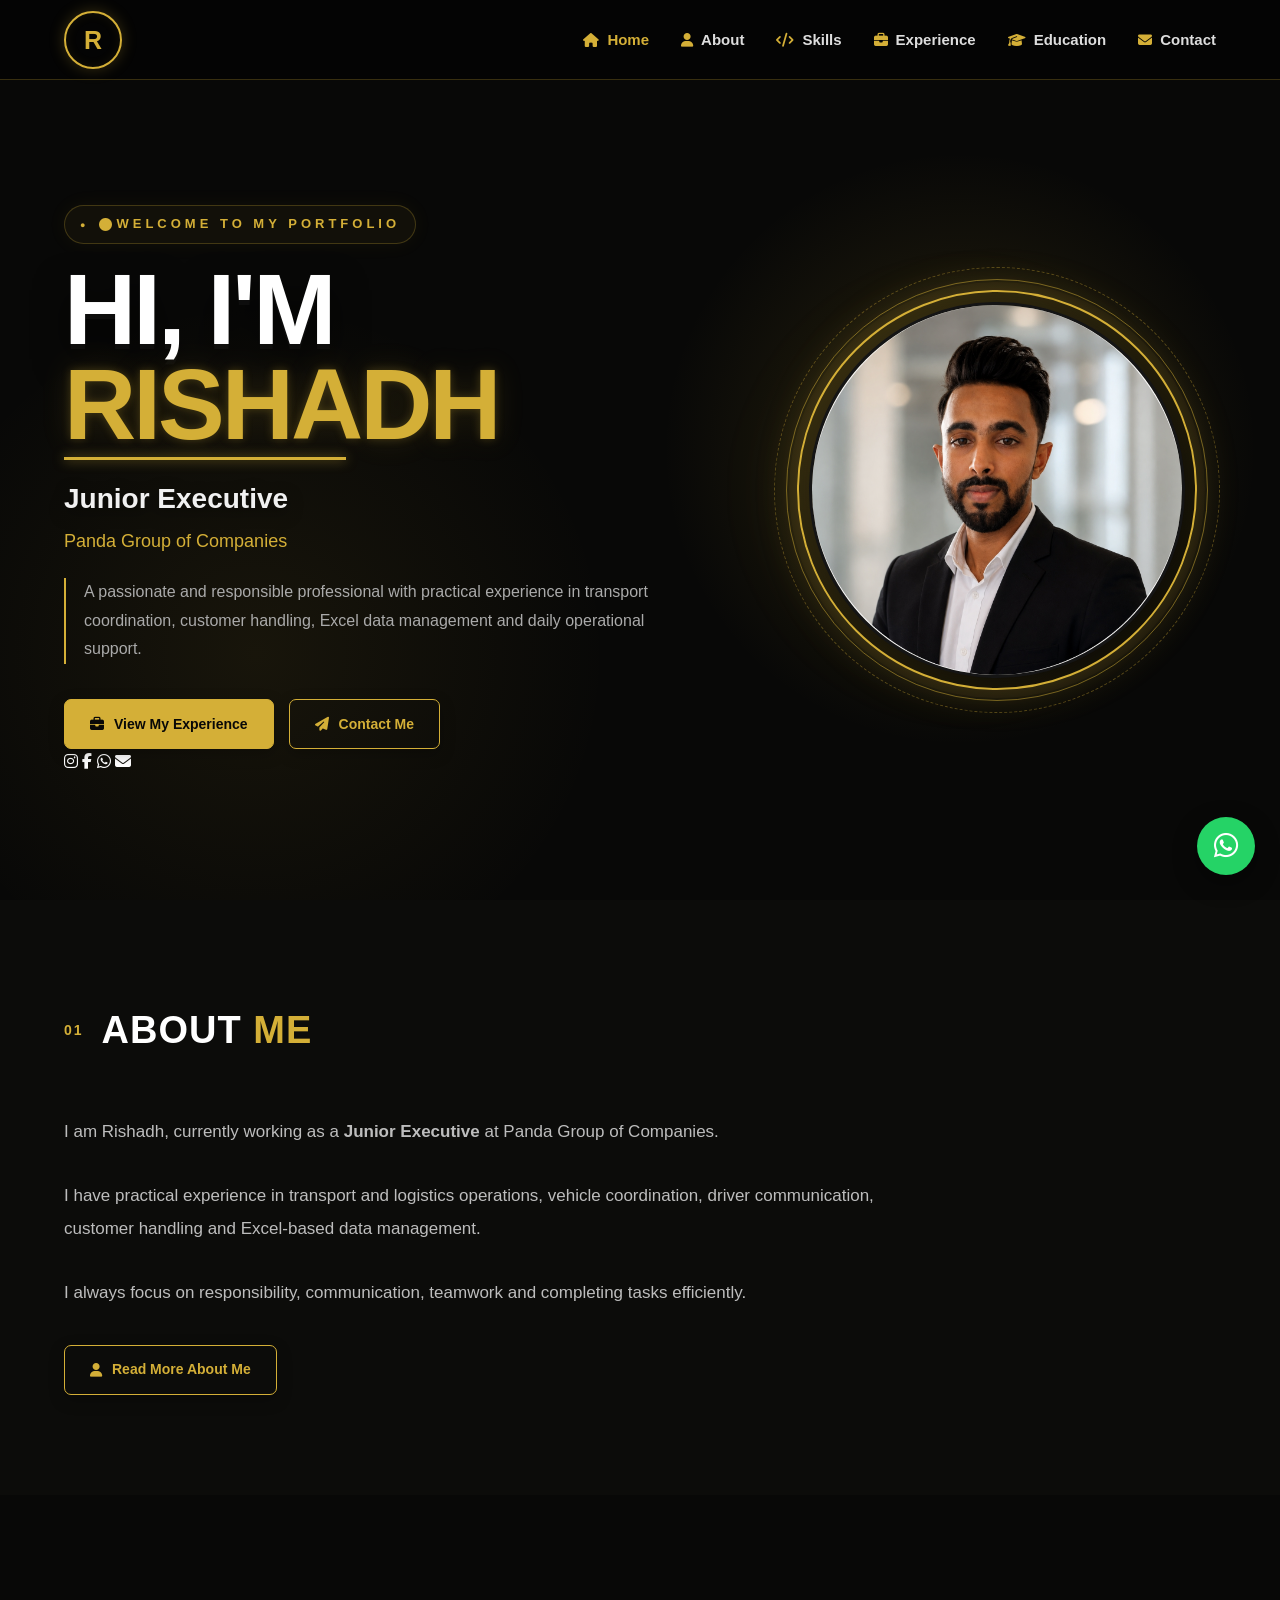
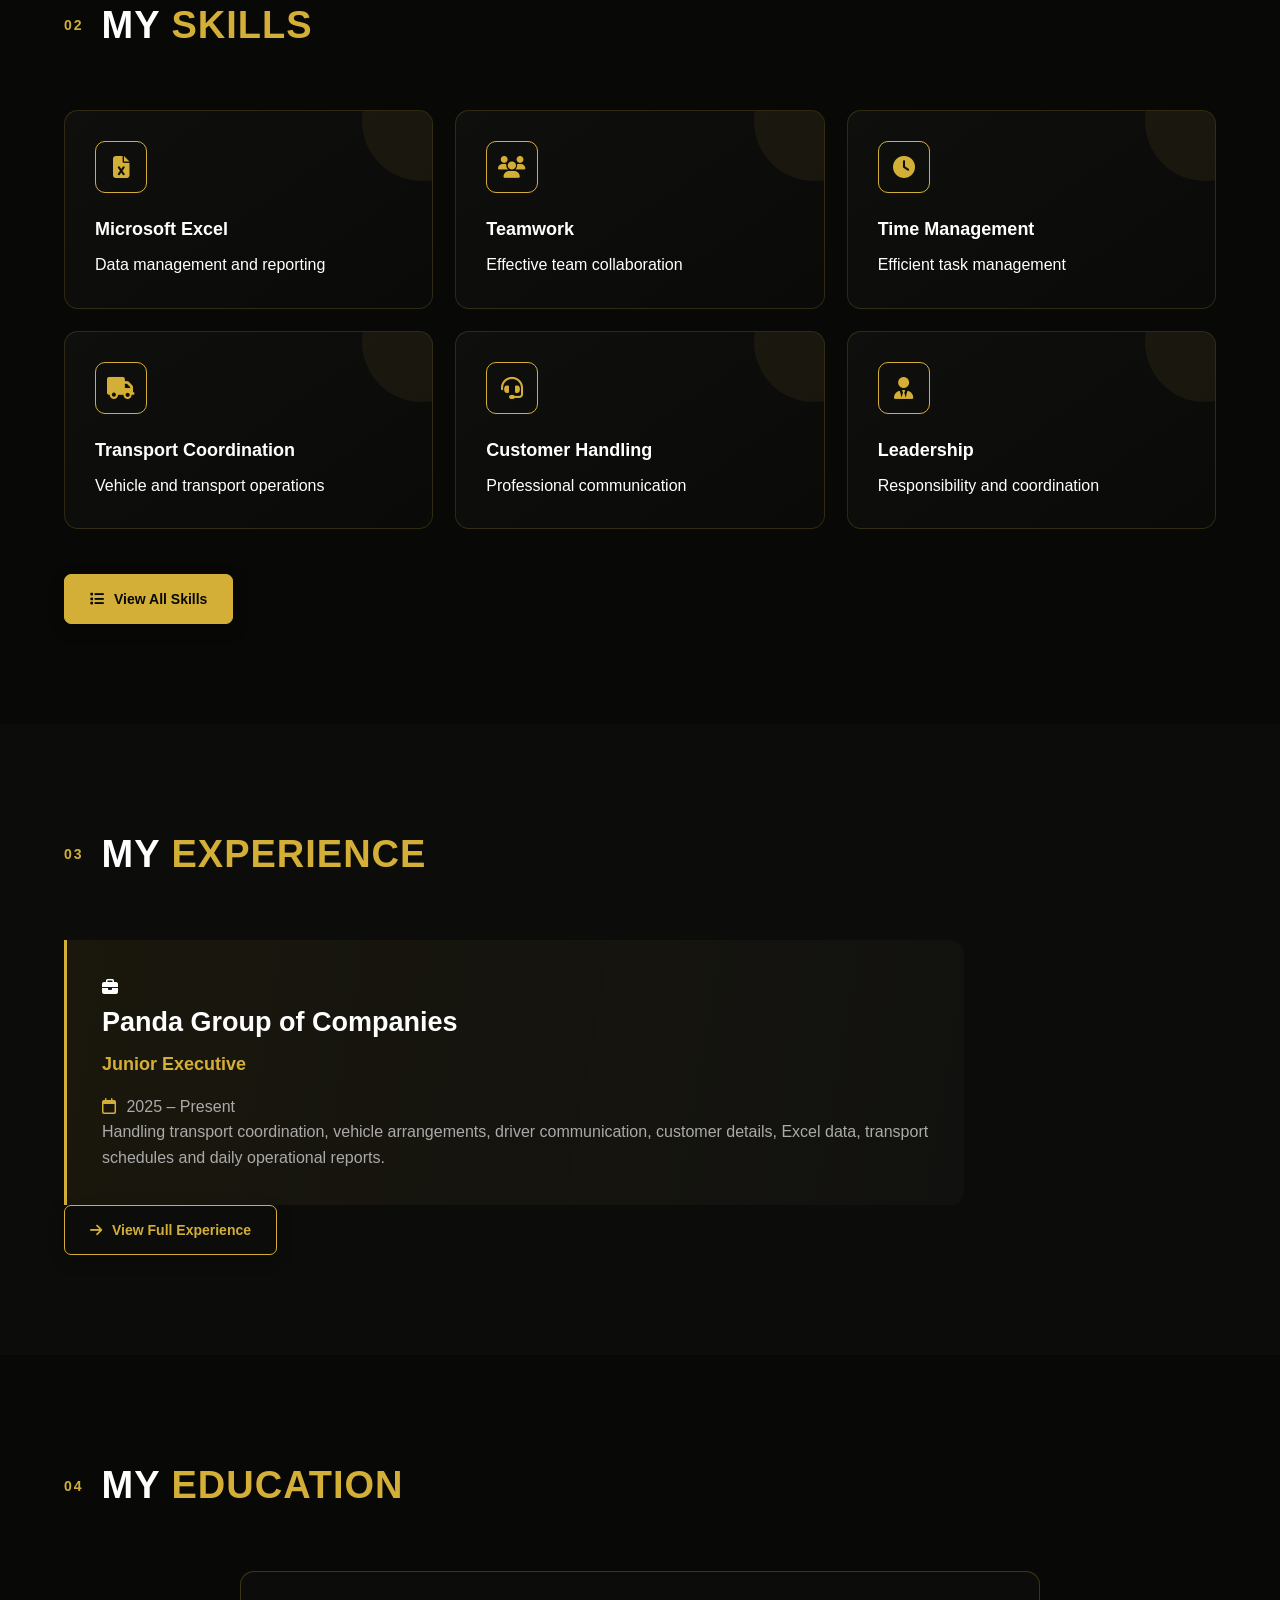
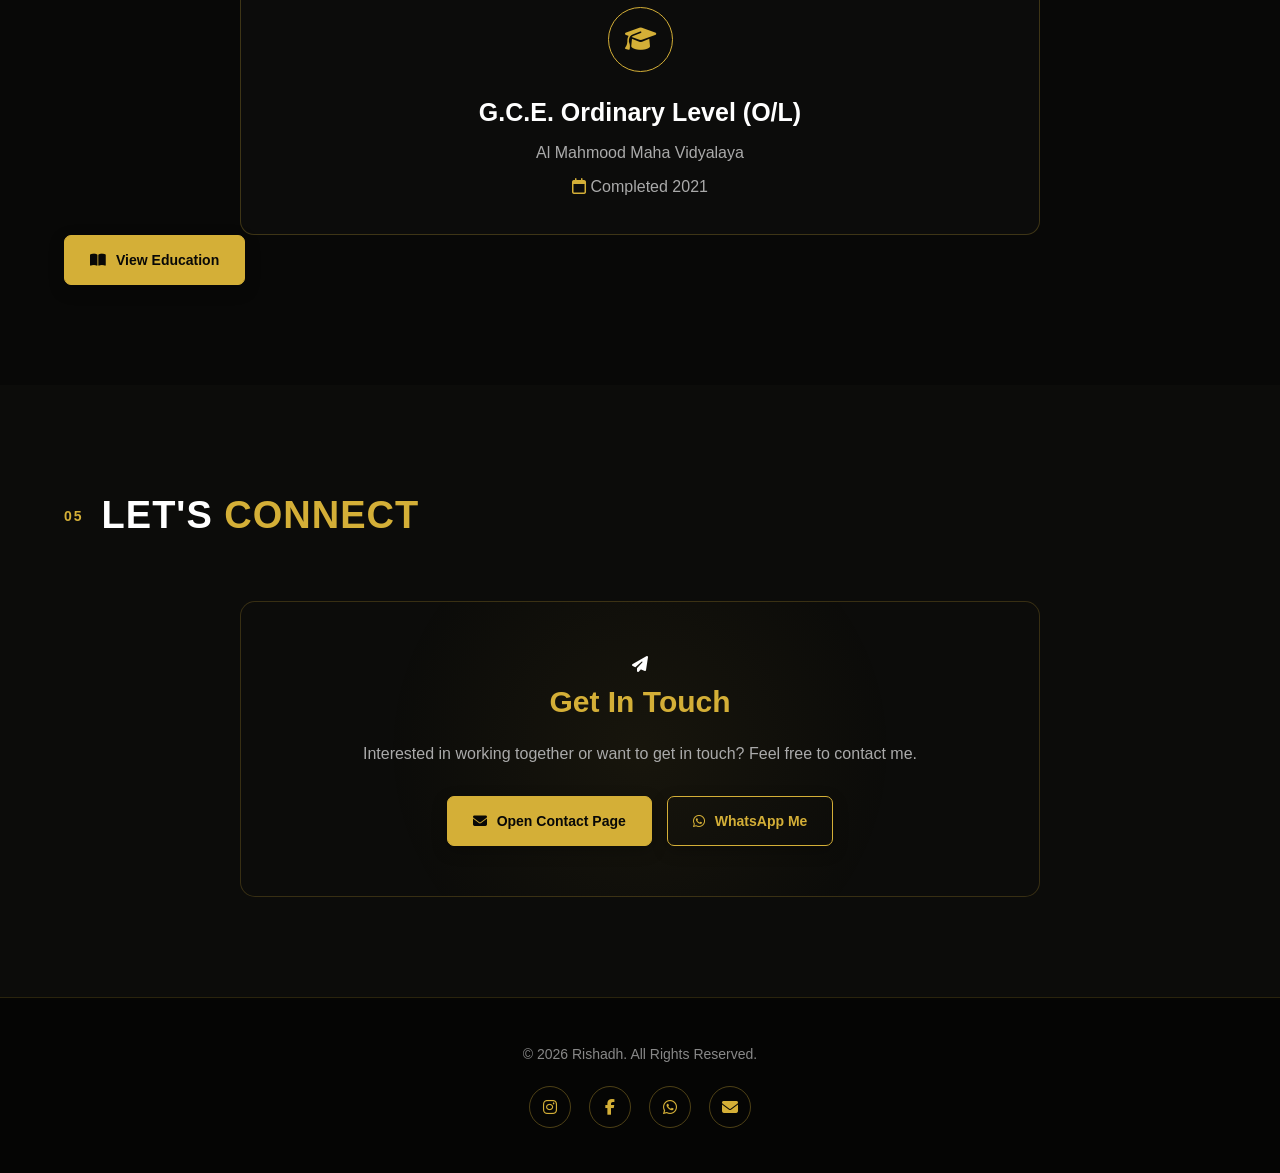
==== commit a6dab4f7: "Refactor index.html with versioning and social links Updated the index.html file to include versioni" ====
--- a/index.html
+++ b/index.html
@@ -1,13 +1,12 @@
 <!DOCTYPE html>
 <html lang="en">
-
 <head>
     <meta charset="UTF-8">
     <meta name="viewport" content="width=device-width, initial-scale=1.0">
 
     <title>Rishadh | Junior Executive</title>
 
-    <link rel="stylesheet" href="style.css">
+    <link rel="stylesheet" href="style.css?v=10">
 
     <link rel="stylesheet"
           href="https://cdnjs.cloudflare.com/ajax/libs/font-awesome/6.5.2/css/all.min.css">
@@ -15,607 +14,653 @@
 
 <body>
 
-    <!-- =====================================================
-         NAVBAR
-    ====================================================== -->
-
-    <header class="navbar">
-
-        <div class="nav-content">
-
-            <!-- LOGO -->
-            <a href="index.html" class="logo">
-                R
+<!-- ================= NAVBAR ================= -->
+
+<header class="navbar">
+
+    <div class="nav-content">
+
+        <a href="index.html" class="logo">
+            R
+        </a>
+
+        <nav>
+            <ul class="nav-links" id="navMenu">
+
+                <li>
+                    <a href="index.html" class="active">
+                        <i class="fa-solid fa-house"></i>
+                        Home
+                    </a>
+                </li>
+
+                <li>
+                    <a href="about.html">
+                        <i class="fa-solid fa-user"></i>
+                        About
+                    </a>
+                </li>
+
+                <li>
+                    <a href="skills.html">
+                        <i class="fa-solid fa-code"></i>
+                        Skills
+                    </a>
+                </li>
+
+                <li>
+                    <a href="experience.html">
+                        <i class="fa-solid fa-briefcase"></i>
+                        Experience
+                    </a>
+                </li>
+
+                <li>
+                    <a href="education.html">
+                        <i class="fa-solid fa-graduation-cap"></i>
+                        Education
+                    </a>
+                </li>
+
+                <li>
+                    <a href="contact.html">
+                        <i class="fa-solid fa-envelope"></i>
+                        Contact
+                    </a>
+                </li>
+
+            </ul>
+        </nav>
+
+        <button class="menu-btn" id="menuToggle" aria-label="Open menu">
+            <i class="fa-solid fa-bars"></i>
+        </button>
+
+    </div>
+
+</header>
+
+
+<!-- ================= HERO ================= -->
+
+<main>
+
+<section class="hero">
+
+    <div class="container">
+
+        <div class="hero-content">
+
+            <!-- HERO TEXT -->
+
+            <div class="hero-text-content">
+
+                <p class="hero-subtitle">
+                    <i class="fa-solid fa-circle"></i>
+                    WELCOME TO MY PORTFOLIO
+                </p>
+
+                <h1>
+                    HI, I'M
+                    <span>RISHADH</span>
+                </h1>
+
+                <h2 class="hero-role">
+                    Junior Executive
+                </h2>
+
+                <p class="hero-tagline">
+                    Panda Group of Companies
+                </p>
+
+                <p class="hero-description">
+                    A passionate and responsible professional with
+                    practical experience in transport coordination,
+                    customer handling, Excel data management and
+                    daily operational support.
+                </p>
+
+
+                <!-- HERO BUTTONS -->
+
+                <div class="hero-buttons">
+
+                    <a href="experience.html"
+                       class="btn btn-primary">
+
+                        <i class="fa-solid fa-briefcase"></i>
+
+                        View My Experience
+
+                    </a>
+
+
+                    <a href="contact.html"
+                       class="btn">
+
+                        <i class="fa-solid fa-paper-plane"></i>
+
+                        Contact Me
+
+                    </a>
+
+                </div>
+
+
+                <!-- QUICK SOCIAL LINKS -->
+
+                <div class="hero-social">
+
+                    <a href="https://www.instagram.com/m_rish_4you"
+                       target="_blank"
+                       aria-label="Instagram">
+
+                        <i class="fa-brands fa-instagram"></i>
+
+                    </a>
+
+                    <a href="https://www.facebook.com/share/1R2MmjTB9F/?mibextid=wwXIfr"
+                       target="_blank"
+                       aria-label="Facebook">
+
+                        <i class="fa-brands fa-facebook-f"></i>
+
+                    </a>
+
+                    <a href="https://wa.me/94704838532"
+                       target="_blank"
+                       aria-label="WhatsApp">
+
+                        <i class="fa-brands fa-whatsapp"></i>
+
+                    </a>
+
+                    <a href="mailto:mohamedrish18@icloud.com"
+                       aria-label="Email">
+
+                        <i class="fa-solid fa-envelope"></i>
+
+                    </a>
+
+                </div>
+
+            </div>
+
+
+            <!-- HERO IMAGE -->
+
+            <div class="hero-image">
+
+                <div class="profile-ring">
+
+                    <img src="profile.jpg.png"
+                         alt="Rishadh Profile Photo">
+
+                </div>
+
+            </div>
+
+        </div>
+
+    </div>
+
+</section>
+
+
+<!-- ================= ABOUT ================= -->
+
+<section>
+
+    <div class="container">
+
+        <div class="section-title">
+
+            <span>01</span>
+
+            <h2>
+                ABOUT
+                <strong>ME</strong>
+            </h2>
+
+        </div>
+
+
+        <div class="about-text">
+
+            <p>
+                I am Rishadh, currently working as a
+                <strong>Junior Executive</strong>
+                at Panda Group of Companies.
+            </p>
+
+            <br>
+
+            <p>
+                I have practical experience in transport and
+                logistics operations, vehicle coordination,
+                driver communication, customer handling and
+                Excel-based data management.
+            </p>
+
+            <br>
+
+            <p>
+                I always focus on responsibility, communication,
+                teamwork and completing tasks efficiently.
+            </p>
+
+        </div>
+
+
+        <div class="hero-buttons center-buttons">
+
+            <a href="about.html" class="btn">
+
+                <i class="fa-solid fa-user"></i>
+
+                Read More About Me
+
             </a>
 
-
-            <!-- DESKTOP / MOBILE MENU -->
-            <nav>
-
-                <ul class="nav-links" id="navMenu">
-
-                    <li>
-                        <a href="index.html" class="active">
-                            <i class="fa-solid fa-house"></i>
-                            Home
-                        </a>
-                    </li>
-
-                    <li>
-                        <a href="about.html">
-                            <i class="fa-solid fa-user"></i>
-                            About
-                        </a>
-                    </li>
-
-                    <li>
-                        <a href="skills.html">
-                            <i class="fa-solid fa-code"></i>
-                            Skills
-                        </a>
-                    </li>
-
-                    <li>
-                        <a href="experience.html">
-                            <i class="fa-solid fa-briefcase"></i>
-                            Experience
-                        </a>
-                    </li>
-
-                    <li>
-                        <a href="education.html">
-                            <i class="fa-solid fa-graduation-cap"></i>
-                            Education
-                        </a>
-                    </li>
-
-                    <li>
-                        <a href="contact.html">
-                            <i class="fa-solid fa-envelope"></i>
-                            Contact
-                        </a>
-                    </li>
-
-                </ul>
-
-            </nav>
-
-
-            <!-- MOBILE BUTTON -->
-            <button class="menu-btn" id="menuToggle" aria-label="Open menu">
-
-                <i class="fa-solid fa-bars"></i>
-
-            </button>
-
-        </div>
-
-    </header>
-
-
-    <!-- =====================================================
-         HERO
-    ====================================================== -->
-
-    <main>
-
-        <section class="hero">
-
-            <div class="container">
-
-                <div class="hero-content">
-
-
-                    <!-- HERO TEXT -->
-
-                    <div class="hero-text-content">
-
-                        <p class="hero-subtitle">
-                            WELCOME TO MY PORTFOLIO
-                        </p>
-
-
-                        <h1>
-                            HI, I'M
-                            <span>RISHADH</span>
-                        </h1>
-
-
-                        <h2 class="hero-role">
-                            Junior Executive
-                        </h2>
-
-
-                        <p class="hero-tagline">
-                            Panda Group of Companies
-                        </p>
-
-
-                        <p class="hero-description">
-
-                            A passionate and responsible professional with
-                            experience in transport coordination, customer
-                            handling, Excel data management and daily
-                            operational support.
-
-                        </p>
-
-
-                        <!-- BUTTONS -->
-
-                        <div class="hero-buttons">
-
-                            <a href="experience.html"
-                               class="btn btn-primary">
-
-                                <i class="fa-solid fa-briefcase"></i>
-
-                                View My Experience
-
-                            </a>
-
-
-                            <a href="contact.html"
-                               class="btn">
-
-                                <i class="fa-solid fa-paper-plane"></i>
-
-                                Contact Me
-
-                            </a>
-
-                        </div>
-
-                    </div>
-
-
-                    <!-- PROFILE IMAGE -->
-
-                    <div class="hero-image">
-
-                        <div class="profile-ring">
-
-                            <img src="profile.jpg.png"
-                                 alt="Rishadh Profile Photo">
-
-                        </div>
-
-                    </div>
-
-                </div>
-
-            </div>
-
-        </section>
-
-
-        <!-- =================================================
-             ABOUT PREVIEW
-        ================================================== -->
-
-        <section>
-
-            <div class="container">
-
-                <div class="section-title">
-
-                    <span>01</span>
-
-                    <h2>
-                        ABOUT <strong>ME</strong>
-                    </h2>
-
-                </div>
-
-
-                <div class="about-text">
-
-                    <p>
-
-                        I am Rishadh, currently working as a
-                        Junior Executive at Panda Group of Companies.
-
-                    </p>
-
-                    <br>
-
-                    <p>
-
-                        I have practical experience in transport and
-                        logistics operations, vehicle coordination,
-                        driver communication, customer handling and
-                        Excel-based data management.
-
-                    </p>
-
-                    <br>
-
-                    <p>
-
-                        I always focus on responsibility, communication,
-                        teamwork and completing tasks efficiently.
-
-                    </p>
-
-                </div>
-
-
-                <div class="hero-buttons"
-                     style="justify-content:center;">
-
-                    <a href="about.html" class="btn">
-
-                        <i class="fa-solid fa-user"></i>
-
-                        Read More About Me
-
-                    </a>
-
-                </div>
-
-            </div>
-
-        </section>
-
-
-        <!-- =================================================
-             SKILLS PREVIEW
-        ================================================== -->
-
-        <section>
-
-            <div class="container">
-
-                <div class="section-title">
-
-                    <span>02</span>
-
-                    <h2>
-                        MY <strong>SKILLS</strong>
-                    </h2>
-
-                </div>
-
-
-                <div class="skills-grid">
-
-
-                    <!-- SKILL 1 -->
-
-                    <div class="skill-card">
-
-                        <div class="skill-icon">
-
-                            <i class="fa-solid fa-file-excel"></i>
-
-                        </div>
-
-                        <h3>
-                            Microsoft Excel
-                        </h3>
-
-                    </div>
-
-
-                    <!-- SKILL 2 -->
-
-                    <div class="skill-card">
-
-                        <div class="skill-icon">
-
-                            <i class="fa-solid fa-users"></i>
-
-                        </div>
-
-                        <h3>
-                            Teamwork
-                        </h3>
-
-                    </div>
-
-
-                    <!-- SKILL 3 -->
-
-                    <div class="skill-card">
-
-                        <div class="skill-icon">
-
-                            <i class="fa-solid fa-clock"></i>
-
-                        </div>
-
-                        <h3>
-                            Time Management
-                        </h3>
-
-                    </div>
-
-
-                    <!-- SKILL 4 -->
-
-                    <div class="skill-card">
-
-                        <div class="skill-icon">
-
-                            <i class="fa-solid fa-truck"></i>
-
-                        </div>
-
-                        <h3>
-                            Transport Coordination
-                        </h3>
-
-                    </div>
-
-
-                    <!-- SKILL 5 -->
-
-                    <div class="skill-card">
-
-                        <div class="skill-icon">
-
-                            <i class="fa-solid fa-headset"></i>
-
-                        </div>
-
-                        <h3>
-                            Customer Handling
-                        </h3>
-
-                    </div>
-
-
-                    <!-- SKILL 6 -->
-
-                    <div class="skill-card">
-
-                        <div class="skill-icon">
-
-                            <i class="fa-solid fa-user-tie"></i>
-
-                        </div>
-
-                        <h3>
-                            Leadership
-                        </h3>
-
-                    </div>
-
-                </div>
-
-
-                <div class="hero-buttons"
-                     style="justify-content:center;">
-
-                    <a href="skills.html"
-                       class="btn btn-primary">
-
-                        <i class="fa-solid fa-list"></i>
-
-                        View All Skills
-
-                    </a>
-
-                </div>
-
-            </div>
-
-        </section>
-
-
-        <!-- =================================================
-             EXPERIENCE PREVIEW
-        ================================================== -->
-
-        <section>
-
-            <div class="container">
-
-                <div class="section-title">
-
-                    <span>03</span>
-
-                    <h2>
-                        MY <strong>EXPERIENCE</strong>
-                    </h2>
-
-                </div>
-
-
-                <div class="experience-card">
-
-                    <h3>
-                        Panda Group of Companies
-                    </h3>
-
-                    <h4>
-                        Junior Executive
-                    </h4>
-
-                    <p>
-
-                        <i class="fa-regular fa-calendar"></i>
-
-                        2025 – Present
-
-                    </p>
-
-
-                    <p style="margin-top:20px;">
-
-                        Handling transport coordination, vehicle
-                        arrangements, driver communication, customer
-                        details, Excel data, transport schedules and
-                        daily operational reports.
-
-                    </p>
-
-                </div>
-
-
-                <div class="hero-buttons"
-                     style="justify-content:center;">
-
-                    <a href="experience.html"
-                       class="btn">
-
-                        <i class="fa-solid fa-arrow-right"></i>
-
-                        View Full Experience
-
-                    </a>
-
-                </div>
-
-            </div>
-
-        </section>
-
-
-        <!-- =================================================
-             EDUCATION PREVIEW
-        ================================================== -->
-
-        <section>
-
-            <div class="container">
-
-                <div class="section-title">
-
-                    <span>04</span>
-
-                    <h2>
-                        MY <strong>EDUCATION</strong>
-                    </h2>
-
-                </div>
-
-
-                <div class="education-card">
-
-                    <div class="education-icon">
-
-                        <i class="fa-solid fa-graduation-cap"></i>
-
-                    </div>
-
-
-                    <h3>
-                        G.C.E. Ordinary Level (O/L)
-                    </h3>
-
-
-                    <p>
-                        Al Mahmood Maha Vidyalaya
-                    </p>
-
-
-                    <p>
-                        <i class="fa-regular fa-calendar"></i>
-                        Completed 2021
-                    </p>
-
-                </div>
-
-
-                <div class="hero-buttons"
-                     style="justify-content:center;">
-
-                    <a href="education.html"
-                       class="btn btn-primary">
-
-                        <i class="fa-solid fa-book-open"></i>
-
-                        View Education
-
-                    </a>
-
-                </div>
-
-            </div>
-
-        </section>
-
-
-        <!-- =================================================
-             CONTACT PREVIEW
-        ================================================== -->
-
-        <section>
-
-            <div class="container">
-
-                <div class="section-title">
-
-                    <span>05</span>
-
-                    <h2>
-                        LET'S <strong>CONNECT</strong>
-                    </h2>
-
-                </div>
-
-
-                <div class="contact-message">
-
-                    <h3>
-                        Get In Touch
-                    </h3>
-
-
-                    <p>
-
-                        Interested in working together or want to
-                        get in touch? Feel free to contact me.
-
-                    </p>
-
-
-                    <div class="hero-buttons"
-                         style="justify-content:center;">
-
-                        <a href="contact.html"
-                           class="btn btn-primary">
-
-                            <i class="fa-solid fa-envelope"></i>
-
-                            Open Contact Page
-
-                        </a>
-
-
-                        <a href="https://wa.me/94704838532"
-                           target="_blank"
-                           class="btn">
-
-                            <i class="fa-brands fa-whatsapp"></i>
-
-                            WhatsApp Me
-
-                        </a>
-
-                    </div>
-
-                </div>
-
-            </div>
-
-        </section>
-
-    </main>
-
-
-    <!-- =====================================================
-         FOOTER
-    ====================================================== -->
-
-    <footer>
-
-        <div class="container">
+        </div>
+
+    </div>
+
+</section>
+
+
+<!-- ================= SKILLS ================= -->
+
+<section>
+
+    <div class="container">
+
+        <div class="section-title">
+
+            <span>02</span>
+
+            <h2>
+                MY
+                <strong>SKILLS</strong>
+            </h2>
+
+        </div>
+
+
+        <div class="skills-grid">
+
+
+            <!-- SKILL 1 -->
+
+            <div class="skill-card">
+
+                <div class="skill-icon">
+
+                    <i class="fa-solid fa-file-excel"></i>
+
+                </div>
+
+                <h3>
+                    Microsoft Excel
+                </h3>
+
+                <p>
+                    Data management and reporting
+                </p>
+
+            </div>
+
+
+            <!-- SKILL 2 -->
+
+            <div class="skill-card">
+
+                <div class="skill-icon">
+
+                    <i class="fa-solid fa-users"></i>
+
+                </div>
+
+                <h3>
+                    Teamwork
+                </h3>
+
+                <p>
+                    Effective team collaboration
+                </p>
+
+            </div>
+
+
+            <!-- SKILL 3 -->
+
+            <div class="skill-card">
+
+                <div class="skill-icon">
+
+                    <i class="fa-solid fa-clock"></i>
+
+                </div>
+
+                <h3>
+                    Time Management
+                </h3>
+
+                <p>
+                    Efficient task management
+                </p>
+
+            </div>
+
+
+            <!-- SKILL 4 -->
+
+            <div class="skill-card">
+
+                <div class="skill-icon">
+
+                    <i class="fa-solid fa-truck"></i>
+
+                </div>
+
+                <h3>
+                    Transport Coordination
+                </h3>
+
+                <p>
+                    Vehicle and transport operations
+                </p>
+
+            </div>
+
+
+            <!-- SKILL 5 -->
+
+            <div class="skill-card">
+
+                <div class="skill-icon">
+
+                    <i class="fa-solid fa-headset"></i>
+
+                </div>
+
+                <h3>
+                    Customer Handling
+                </h3>
+
+                <p>
+                    Professional communication
+                </p>
+
+            </div>
+
+
+            <!-- SKILL 6 -->
+
+            <div class="skill-card">
+
+                <div class="skill-icon">
+
+                    <i class="fa-solid fa-user-tie"></i>
+
+                </div>
+
+                <h3>
+                    Leadership
+                </h3>
+
+                <p>
+                    Responsibility and coordination
+                </p>
+
+            </div>
+
+        </div>
+
+
+        <div class="hero-buttons center-buttons">
+
+            <a href="skills.html"
+               class="btn btn-primary">
+
+                <i class="fa-solid fa-list"></i>
+
+                View All Skills
+
+            </a>
+
+        </div>
+
+    </div>
+
+</section>
+
+
+<!-- ================= EXPERIENCE ================= -->
+
+<section>
+
+    <div class="container">
+
+        <div class="section-title">
+
+            <span>03</span>
+
+            <h2>
+                MY
+                <strong>EXPERIENCE</strong>
+            </h2>
+
+        </div>
+
+
+        <div class="experience-card">
+
+            <div class="experience-icon">
+
+                <i class="fa-solid fa-briefcase"></i>
+
+            </div>
+
+
+            <h3>
+                Panda Group of Companies
+            </h3>
+
+            <h4>
+                Junior Executive
+            </h4>
+
+            <p class="experience-date">
+
+                <i class="fa-regular fa-calendar"></i>
+
+                2025 – Present
+
+            </p>
+
+
+            <p class="experience-description">
+
+                Handling transport coordination, vehicle
+                arrangements, driver communication,
+                customer details, Excel data, transport
+                schedules and daily operational reports.
+
+            </p>
+
+        </div>
+
+
+        <div class="hero-buttons center-buttons">
+
+            <a href="experience.html"
+               class="btn">
+
+                <i class="fa-solid fa-arrow-right"></i>
+
+                View Full Experience
+
+            </a>
+
+        </div>
+
+    </div>
+
+</section>
+
+
+<!-- ================= EDUCATION ================= -->
+
+<section>
+
+    <div class="container">
+
+        <div class="section-title">
+
+            <span>04</span>
+
+            <h2>
+                MY
+                <strong>EDUCATION</strong>
+            </h2>
+
+        </div>
+
+
+        <div class="education-card">
+
+            <div class="education-icon">
+
+                <i class="fa-solid fa-graduation-cap"></i>
+
+            </div>
+
+
+            <h3>
+                G.C.E. Ordinary Level (O/L)
+            </h3>
 
             <p>
-                © 2026 Rishadh. All Rights Reserved.
+                Al Mahmood Maha Vidyalaya
             </p>
+
+            <p>
+
+                <i class="fa-regular fa-calendar"></i>
+
+                Completed 2021
+
+            </p>
+
+        </div>
+
+
+        <div class="hero-buttons center-buttons">
+
+            <a href="education.html"
+               class="btn btn-primary">
+
+                <i class="fa-solid fa-book-open"></i>
+
+                View Education
+
+            </a>
+
+        </div>
+
+    </div>
+
+</section>
+
+
+<!-- ================= CONTACT ================= -->
+
+<section>
+
+    <div class="container">
+
+        <div class="section-title">
+
+            <span>05</span>
+
+            <h2>
+                LET'S
+                <strong>CONNECT</strong>
+            </h2>
+
+        </div>
+
+
+        <div class="contact-message">
+
+            <div class="contact-icon">
+
+                <i class="fa-solid fa-paper-plane"></i>
+
+            </div>
+
+
+            <h3>
+                Get In Touch
+            </h3>
+
+
+            <p>
+                Interested in working together or want to
+                get in touch? Feel free to contact me.
+            </p>
+
+
+            <div class="hero-buttons center-buttons">
+
+                <a href="contact.html"
+                   class="btn btn-primary">
+
+                    <i class="fa-solid fa-envelope"></i>
+
+                    Open Contact Page
+
+                </a>
+
+
+                <a href="https://wa.me/94704838532"
+                   target="_blank"
+                   class="btn">
+
+                    <i class="fa-brands fa-whatsapp"></i>
+
+                    WhatsApp Me
+
+                </a>
+
+            </div>
+
+        </div>
+
+    </div>
+
+</section>
+
+</main>
+
+
+<!-- ================= FOOTER ================= -->
+
+<footer>
+
+    <div class="container">
+
+        <div class="footer-content">
+
+            <div>
+
+                <p>
+                    © 2026 Rishadh.
+                    All Rights Reserved.
+                </p>
+
+            </div>
 
 
             <div class="footer-social">
@@ -658,83 +703,82 @@
 
         </div>
 
-    </footer>
-
-
-    <!-- =====================================================
-         WHATSAPP FLOATING BUTTON
-    ====================================================== -->
-
-    <a href="https://wa.me/94704838532"
-       target="_blank"
-       class="whatsapp-btn"
-       aria-label="WhatsApp">
-
-        <i class="fa-brands fa-whatsapp"></i>
-
-    </a>
-
-
-    <!-- =====================================================
-         MOBILE MENU JAVASCRIPT
-    ====================================================== -->
-
-    <script>
-
-        const menuToggle =
-            document.getElementById("menuToggle");
-
-        const navMenu =
-            document.getElementById("navMenu");
-
-
-        menuToggle.addEventListener("click", function () {
-
-            navMenu.classList.toggle("show");
+    </div>
+
+</footer>
+
+
+<!-- ================= FLOATING WHATSAPP ================= -->
+
+<a href="https://wa.me/94704838532"
+   target="_blank"
+   class="whatsapp-btn"
+   aria-label="WhatsApp">
+
+    <i class="fa-brands fa-whatsapp"></i>
+
+</a>
+
+
+<!-- ================= MENU SCRIPT ================= -->
+
+<script>
+
+const menuToggle =
+    document.getElementById("menuToggle");
+
+const navMenu =
+    document.getElementById("navMenu");
+
+
+menuToggle.addEventListener("click", function () {
+
+    navMenu.classList.toggle("show");
+
+    const icon =
+        menuToggle.querySelector("i");
+
+
+    if (navMenu.classList.contains("show")) {
+
+        icon.classList.remove("fa-bars");
+
+        icon.classList.add("fa-xmark");
+
+    }
+
+    else {
+
+        icon.classList.remove("fa-xmark");
+
+        icon.classList.add("fa-bars");
+
+    }
+
+});
+
+
+document
+    .querySelectorAll(".nav-links a")
+    .forEach(function(link) {
+
+        link.addEventListener("click", function() {
+
+            navMenu.classList.remove("show");
 
             const icon =
                 menuToggle.querySelector("i");
 
-
-            if (navMenu.classList.contains("show")) {
-
-                icon.classList.remove("fa-bars");
-
-                icon.classList.add("fa-xmark");
-
-            } else {
-
-                icon.classList.remove("fa-xmark");
-
-                icon.classList.add("fa-bars");
-
-            }
+            icon.classList.remove("fa-xmark");
+
+            icon.classList.add("fa-bars");
 
         });
 
-
-        /* Close menu after clicking */
-
-        document.querySelectorAll(".nav-links a")
-            .forEach(function(link) {
-
-                link.addEventListener("click", function() {
-
-                    navMenu.classList.remove("show");
-
-                    const icon =
-                        menuToggle.querySelector("i");
-
-                    icon.classList.remove("fa-xmark");
-
-                    icon.classList.add("fa-bars");
-
-                });
-
-            });
-
-    </script>
+    });
+
+</script>
+
 
 </body>
-
 </html>
--- a/style.css
+++ b/style.css
@@ -1,10 +1,12 @@
 /* =========================================================
-   RISHADH PORTFOLIO — PREMIUM STYLE
+   RISHADH PREMIUM PORTFOLIO
+   COMPLETE CSS
 ========================================================= */
 
-/* =========================================================
+
+/* =========================
    RESET
-========================================================= */
+========================= */
 
 * {
     margin: 0;
@@ -18,66 +20,51 @@
 
 body {
     font-family: Arial, Helvetica, sans-serif;
-    background:
-        radial-gradient(circle at 20% 20%, rgba(212,175,55,0.08), transparent 30%),
-        radial-gradient(circle at 80% 80%, rgba(212,175,55,0.06), transparent 30%),
-        #050505;
+    background: #080807;
     color: #ffffff;
-    line-height: 1.7;
+    line-height: 1.6;
     overflow-x: hidden;
 }
 
 a {
+    color: inherit;
     text-decoration: none;
-    color: inherit;
-}
-
-img {
-    max-width: 100%;
-    display: block;
 }
 
 button {
     font-family: inherit;
 }
 
+
+/* =========================
+   CONTAINER
+========================= */
+
 .container {
-    width: min(1100px, 90%);
+    width: 90%;
+    max-width: 1200px;
     margin: 0 auto;
 }
 
-.gold {
-    color: #d4af37;
-}
-
-
-/* =========================================================
+
+/* =========================
    NAVBAR
-========================================================= */
+========================= */
 
 .navbar {
-    position: fixed;
-    top: 0;
-    left: 0;
-    right: 0;
     width: 100%;
-    z-index: 9999;
-
-    padding: 16px 0;
-
+    height: 80px;
     background: rgba(5, 5, 5, 0.96);
-    backdrop-filter: blur(14px);
-    -webkit-backdrop-filter: blur(14px);
-
-    border-bottom: 1px solid rgba(212,175,55,0.18);
-
-    box-shadow:
-        0 5px 30px rgba(0,0,0,0.45);
+    border-bottom: 1px solid rgba(212, 175, 55, 0.25);
+    position: relative;
+    z-index: 1000;
 }
 
 .nav-content {
-    width: min(1100px, 90%);
-    margin: 0 auto;
+    width: 90%;
+    max-width: 1300px;
+    height: 100%;
+    margin: auto;
 
     display: flex;
     align-items: center;
@@ -85,15 +72,13 @@
 }
 
 
-/* =========================================================
+/* =========================
    LOGO
-========================================================= */
+========================= */
 
 .logo {
-    width: 52px;
-    height: 52px;
-
-    flex: 0 0 52px;
+    width: 58px;
+    height: 58px;
 
     display: flex;
     align-items: center;
@@ -103,49 +88,33 @@
     border-radius: 50%;
 
     color: #d4af37;
-
-    font-size: 15px;
+    font-size: 25px;
     font-weight: 900;
 
-    white-space: nowrap;
-    overflow: hidden;
-
     box-shadow:
-        0 0 15px rgba(212,175,55,0.25),
-        inset 0 0 15px rgba(212,175,55,0.08);
-
-    transition:
-        transform 0.4s ease,
-        box-shadow 0.4s ease;
+        0 0 15px rgba(212, 175, 55, 0.25),
+        inset 0 0 12px rgba(212, 175, 55, 0.08);
+
+    transition: 0.3s ease;
 }
 
 .logo:hover {
-    transform:
-        perspective(500px)
-        rotateY(15deg)
-        rotateX(8deg)
-        scale(1.08);
-
+    transform: rotateY(20deg) scale(1.05);
     box-shadow:
-        0 0 25px rgba(212,175,55,0.45),
-        inset 0 0 20px rgba(212,175,55,0.12);
-}
-
-
-/* =========================================================
+        0 0 25px rgba(212, 175, 55, 0.55);
+}
+
+
+/* =========================
    NAV LINKS
-========================================================= */
+========================= */
 
 .nav-links {
+    list-style: none;
+
     display: flex;
     align-items: center;
-    justify-content: flex-end;
-
-    gap: 28px;
-
-    list-style: none;
-    margin: 0;
-    padding: 0;
+    gap: 32px;
 }
 
 .nav-links li {
@@ -153,312 +122,254 @@
 }
 
 .nav-links a {
-    position: relative;
-
+    display: flex;
+    align-items: center;
+    gap: 8px;
+
+    color: #dddddd;
+    font-size: 15px;
+    font-weight: 600;
+
+    padding: 8px 0;
+
+    transition: 0.3s ease;
+}
+
+.nav-links a i {
+    color: #d4af37;
+    font-size: 14px;
+}
+
+.nav-links a:hover,
+.nav-links a.active {
+    color: #d4af37;
+}
+
+
+/* =========================
+   MOBILE MENU BUTTON
+========================= */
+
+.menu-btn {
+    display: none;
+
+    width: 44px;
+    height: 44px;
+
+    border: 1px solid #d4af37;
+    background: transparent;
+    color: #d4af37;
+
+    border-radius: 8px;
+
+    font-size: 20px;
+    cursor: pointer;
+}
+
+
+/* =========================
+   HERO
+========================= */
+
+.hero {
+    min-height: calc(100vh - 80px);
+
+    display: flex;
+    align-items: center;
+
+    padding: 90px 0;
+
+    background:
+        radial-gradient(
+            circle at 75% 45%,
+            rgba(212, 175, 55, 0.12),
+            transparent 30%
+        ),
+        radial-gradient(
+            circle at 10% 80%,
+            rgba(212, 175, 55, 0.05),
+            transparent 30%
+        ),
+        #080807;
+}
+
+.hero-content {
+    display: grid;
+
+    grid-template-columns: 1.2fr 0.8fr;
+
+    align-items: center;
+
+    gap: 60px;
+}
+
+
+/* =========================
+   HERO TEXT
+========================= */
+
+.hero-text-content {
+    max-width: 700px;
+}
+
+.hero-subtitle {
+    color: #d4af37;
+
+    font-size: 13px;
+    font-weight: 700;
+
+    letter-spacing: 4px;
+
+    margin-bottom: 18px;
+}
+
+.hero-subtitle::before {
+    content: "●";
+    margin-right: 10px;
+    font-size: 9px;
+}
+
+
+.hero h1 {
+    font-size: clamp(55px, 8vw, 100px);
+
+    line-height: 0.95;
+
+    font-weight: 900;
+
+    text-transform: uppercase;
+
+    letter-spacing: -3px;
+
+    margin-bottom: 25px;
+}
+
+.hero h1 span {
+    display: block;
+
+    color: #d4af37;
+
+    text-shadow:
+        0 0 10px rgba(212, 175, 55, 0.25),
+        0 0 30px rgba(212, 175, 55, 0.15);
+}
+
+
+.hero-role {
+    font-size: 28px;
+    font-weight: 700;
+
+    margin-bottom: 5px;
+}
+
+.hero-tagline {
+    color: #d4af37;
+
+    font-size: 18px;
+
+    margin-bottom: 22px;
+}
+
+
+.hero-description {
+    max-width: 620px;
+
+    color: #aaaaaa;
+
+    font-size: 16px;
+
+    line-height: 1.8;
+
+    margin-bottom: 35px;
+}
+
+
+/* =========================
+   BUTTONS
+========================= */
+
+.hero-buttons {
+    display: flex;
+    flex-wrap: wrap;
+
+    gap: 15px;
+}
+
+.btn {
     display: inline-flex;
     align-items: center;
-    gap: 7px;
-
-    color: #cccccc;
-
-    font-size: 14px;
-    font-weight: 600;
-
-    letter-spacing: 0.4px;
-
-    transition:
-        color 0.3s ease,
-        transform 0.3s ease;
-}
-
-.nav-links a i {
-    color: #d4af37;
-    font-size: 13px;
-}
-
-.nav-links a:hover {
-    color: #d4af37;
-    transform: translateY(-2px);
-}
-
-.nav-links a::after {
-    content: "";
-
-    position: absolute;
-
-    left: 0;
-    bottom: -7px;
-
-    width: 0;
-    height: 2px;
-
-    background: #d4af37;
-
-    transition: width 0.3s ease;
-}
-
-.nav-links a:hover::after {
-    width: 100%;
-}
-
-.nav-links a.active {
-    color: #d4af37;
-}
-
-.nav-links a.active::after {
-    width: 100%;
-}
-
-
-/* =========================================================
-   MOBILE MENU BUTTON
-========================================================= */
-
-.menu-btn {
-    display: none;
-
-    border: none;
+    justify-content: center;
+
+    gap: 10px;
+
+    min-height: 50px;
+
+    padding: 0 25px;
+
+    border: 1px solid #d4af37;
+    border-radius: 7px;
+
     background: transparent;
 
-    color: #d4af37;
-
-    font-size: 26px;
-
-    cursor: pointer;
-
-    padding: 5px;
-
-    transition: transform 0.3s ease;
-}
-
-.menu-btn:hover {
-    transform: scale(1.1);
-}
-
-
-/* =========================================================
-   HERO
-========================================================= */
-
-.hero {
-    min-height: 100vh;
-
-    display: flex;
-    align-items: center;
-
-    padding: 140px 0 80px;
-}
-
-.hero-content {
-    display: grid;
-
-    grid-template-columns: 1.2fr 0.8fr;
-
-    align-items: center;
-
-    gap: 70px;
-}
-
-.hero-subtitle {
     color: #d4af37;
 
     font-size: 14px;
     font-weight: 700;
 
-    letter-spacing: 4px;
-
-    margin-bottom: 15px;
-}
-
-.hero h1 {
-    font-size: clamp(3rem, 7vw, 6rem);
-
-    line-height: 0.95;
-
-    font-weight: 900;
-
-    letter-spacing: 2px;
-
-    text-transform: uppercase;
-
-    text-shadow:
-        0 3px 0 #333333,
-        0 8px 20px rgba(0,0,0,0.8);
-
-    animation:
-        titleReveal 1s ease 0.2s both;
-}
-
-.hero h1 span {
-    color: #d4af37;
-
-    text-shadow:
-        0 0 10px rgba(212,175,55,0.35),
-        0 0 30px rgba(212,175,55,0.12);
-}
-
-.hero-role {
-    margin-top: 25px;
-
-    color: #ffffff;
-
-    font-size: 1.4rem;
-    font-weight: 700;
-}
-
-.hero-tagline {
-    margin-top: 8px;
-
-    color: #d4af37;
-
-    font-size: 1rem;
-
-    letter-spacing: 2px;
-}
-
-.hero-description {
-    max-width: 650px;
-
-    margin-top: 22px;
-
-    color: #999999;
-
-    font-size: 1rem;
-}
-
-
-/* =========================================================
-   HERO BUTTONS
-========================================================= */
-
-.hero-buttons {
-    display: flex;
-
-    flex-wrap: wrap;
-
-    gap: 15px;
-
-    margin-top: 30px;
-}
-
-.btn {
+    transition: 0.3s ease;
+
     position: relative;
-
-    display: inline-flex;
-
-    align-items: center;
-    justify-content: center;
-
-    gap: 8px;
-
-    min-width: 170px;
-
-    padding: 13px 22px;
-
-    border: 1px solid #d4af37;
-
-    border-radius: 5px;
-
-    color: #d4af37;
-
-    font-size: 14px;
-    font-weight: 700;
-
     overflow: hidden;
-
-    transform-style: preserve-3d;
-
-    transition:
-        transform 0.3s ease,
-        background 0.3s ease,
-        color 0.3s ease,
-        box-shadow 0.3s ease;
-}
-
-.btn::before {
-    content: "";
-
-    position: absolute;
-
-    top: 0;
-    left: -100%;
-
-    width: 70%;
-    height: 100%;
-
-    background:
-        linear-gradient(
-            90deg,
-            transparent,
-            rgba(255,255,255,0.25),
-            transparent
-        );
-
-    transform: skewX(-20deg);
-
-    transition: left 0.6s ease;
-}
-
-.btn:hover::before {
-    left: 130%;
 }
 
 .btn:hover {
     background: #d4af37;
-
-    color: #050505;
-
-    transform:
-        translateY(-4px)
-        perspective(500px)
-        rotateX(4deg);
+    color: #080807;
+
+    transform: translateY(-4px);
 
     box-shadow:
-        0 10px 25px rgba(212,175,55,0.22);
+        0 10px 25px rgba(212, 175, 55, 0.2);
 }
 
 .btn-primary {
     background: #d4af37;
-
-    color: #050505;
+    color: #080807;
 }
 
 .btn-primary:hover {
     background: transparent;
-
-    color: #d4af37;
-}
-
-
-/* =========================================================
+    color: #d4af37;
+}
+
+
+/* =========================
    PROFILE IMAGE
-========================================================= */
+========================= */
 
 .hero-image {
     display: flex;
-
+    justify-content: center;
     align-items: center;
-    justify-content: center;
 }
 
 .profile-ring {
+    width: 400px;
+    height: 400px;
+
+    padding: 10px;
+
+    border: 2px solid #d4af37;
+
+    border-radius: 50%;
+
     position: relative;
 
-    width: 330px;
-    height: 330px;
-
-    padding: 10px;
-
-    border: 2px solid #d4af37;
-
-    border-radius: 50%;
-
     box-shadow:
-        0 0 30px rgba(212,175,55,0.2),
-        inset 0 0 30px rgba(212,175,55,0.08);
-
-    animation:
-        floatingProfile 5s ease-in-out infinite;
+        0 0 0 8px rgba(212, 175, 55, 0.06),
+        0 0 35px rgba(212, 175, 55, 0.20);
+
+    animation: floatProfile 5s ease-in-out infinite;
 }
 
 .profile-ring::before {
@@ -466,1061 +377,467 @@
 
     position: absolute;
 
-    inset: -12px;
-
-    border: 1px solid rgba(212,175,55,0.25);
+    inset: -13px;
+
+    border: 1px solid rgba(212, 175, 55, 0.5);
 
     border-radius: 50%;
-}
-
-.profile-ring::after {
-    content: "";
-
-    position: absolute;
-
-    inset: -25px;
-
-    border-radius: 50%;
-
-    border: 1px solid rgba(212,175,55,0.08);
-
-    animation:
-        profileGlow 3s ease-in-out infinite;
 }
 
 .profile-ring img {
     width: 100%;
     height: 100%;
 
+    display: block;
+
     object-fit: cover;
 
     border-radius: 50%;
-}
-
-
-/* =========================================================
+
+    border: 3px solid #151515;
+}
+
+
+@keyframes floatProfile {
+
+    0%,
+    100% {
+        transform: translateY(0);
+    }
+
+    50% {
+        transform: translateY(-12px);
+    }
+}
+
+
+/* =========================
    SECTIONS
-========================================================= */
-
-section {
+========================= */
+
+section:not(.hero) {
     padding: 100px 0;
-}
+
+    background: #080807;
+}
+
+section:nth-of-type(even) {
+    background: #0c0c0a;
+}
+
+
+/* =========================
+   SECTION TITLE
+========================= */
 
 .section-title {
-    text-align: center;
-
-    margin-bottom: 50px;
-
-    animation:
-        headingReveal 0.9s ease both;
+    display: flex;
+    align-items: center;
+    gap: 18px;
+
+    margin-bottom: 55px;
 }
 
 .section-title span {
     color: #d4af37;
 
-    font-size: 13px;
-    font-weight: 700;
-
-    letter-spacing: 3px;
+    font-size: 14px;
+    font-weight: 800;
+
+    letter-spacing: 2px;
 }
 
 .section-title h2 {
-    margin-top: 10px;
-
-    font-size: clamp(2.2rem, 5vw, 4rem);
-
-    font-weight: 900;
+    font-size: 38px;
 
     text-transform: uppercase;
-}
-
-.section-title h2 strong {
-    color: #d4af37;
-
-    text-shadow:
-        0 0 10px rgba(212,175,55,0.35),
-        0 0 30px rgba(212,175,55,0.12);
-}
-
-
-/* =========================================================
+
+    letter-spacing: 1px;
+}
+
+.section-title strong {
+    color: #d4af37;
+}
+
+
+/* =========================
    ABOUT
-========================================================= */
+========================= */
 
 .about-text {
     max-width: 850px;
 
-    margin: auto;
-
-    padding: 35px;
-
-    border: 1px solid rgba(212,175,55,0.2);
-
-    border-radius: 12px;
-
-    background: rgba(255,255,255,0.02);
-
-    color: #aaaaaa;
-
-    font-size: 1rem;
-
-    text-align: center;
-}
-
-.about-highlights {
-    display: grid;
-
-    grid-template-columns: repeat(4, 1fr);
-
-    gap: 20px;
-
-    margin-top: 40px;
-}
-
-.highlight-card {
-    padding: 25px 20px;
-
-    text-align: center;
-
-    border: 1px solid rgba(212,175,55,0.18);
-
-    border-radius: 10px;
-
-    background: rgba(255,255,255,0.02);
-
-    transform-style: preserve-3d;
-
-    transition:
-        transform 0.4s ease,
-        border-color 0.4s ease,
-        box-shadow 0.4s ease;
-}
-
-.highlight-card:hover {
-    transform:
-        perspective(700px)
-        rotateX(3deg)
-        rotateY(-3deg)
-        translateY(-8px);
-
-    border-color: #d4af37;
-
-    box-shadow:
-        0 20px 45px rgba(0,0,0,0.45),
-        0 0 20px rgba(212,175,55,0.08);
-}
-
-.highlight-card h3 {
-    color: #d4af37;
+    color: #bdbdbd;
 
     font-size: 17px;
 
-    margin-bottom: 8px;
-}
-
-.highlight-card p {
-    color: #888888;
-
-    font-size: 13px;
-}
-
-
-/* =========================================================
-   ABOUT INNER PAGE
-========================================================= */
-
-.about-page-content {
-    max-width: 1000px;
-
-    margin: auto;
-}
-
-.about-main-text {
-    max-width: 850px;
-
-    margin: auto;
-
-    padding: 35px;
-
-    border: 1px solid rgba(212,175,55,0.2);
-
-    border-radius: 12px;
-
-    background: rgba(255,255,255,0.02);
-
-    color: #aaaaaa;
-
-    text-align: center;
-}
-
-.about-profile {
-    display: flex;
-
-    justify-content: center;
-
-    margin-bottom: 40px;
-}
-
-.about-profile .profile-ring {
-    width: 250px;
-    height: 250px;
-}
-
-.about-cta {
-    margin-top: 45px;
-
-    text-align: center;
-}
-
-
-/* =========================================================
+    line-height: 1.9;
+
+    margin-bottom: 35px;
+}
+
+
+/* =========================
    SKILLS
-========================================================= */
+========================= */
 
 .skills-grid {
     display: grid;
 
     grid-template-columns: repeat(3, 1fr);
 
-    gap: 20px;
+    gap: 22px;
+
+    margin-bottom: 45px;
 }
 
 .skill-card {
-    padding: 30px 20px;
-
-    text-align: center;
-
-    border: 1px solid rgba(212,175,55,0.18);
-
-    border-radius: 10px;
-
-    background: rgba(255,255,255,0.02);
-
-    transform-style: preserve-3d;
-
-    transition:
-        transform 0.4s ease,
-        border-color 0.4s ease,
-        box-shadow 0.4s ease;
+    min-height: 190px;
+
+    padding: 30px;
+
+    background:
+        linear-gradient(
+            145deg,
+            rgba(255,255,255,0.03),
+            rgba(255,255,255,0.01)
+        );
+
+    border: 1px solid rgba(212, 175, 55, 0.18);
+
+    border-radius: 14px;
+
+    transition: 0.35s ease;
+
+    position: relative;
+
+    overflow: hidden;
+}
+
+.skill-card::before {
+    content: "";
+
+    position: absolute;
+
+    width: 120px;
+    height: 120px;
+
+    right: -50px;
+    top: -50px;
+
+    background: rgba(212, 175, 55, 0.07);
+
+    border-radius: 50%;
 }
 
 .skill-card:hover {
     transform:
-        perspective(700px)
-        rotateX(3deg)
-        rotateY(-3deg)
-        translateY(-8px);
-
-    border-color: #d4af37;
+        translateY(-8px)
+        perspective(800px)
+        rotateX(3deg);
+
+    border-color: rgba(212, 175, 55, 0.7);
 
     box-shadow:
-        0 20px 45px rgba(0,0,0,0.45),
-        0 0 20px rgba(212,175,55,0.08);
+        0 15px 35px rgba(0,0,0,0.35);
 }
 
 .skill-icon {
-    width: 60px;
-    height: 60px;
-
-    margin: 0 auto 18px;
+    width: 52px;
+    height: 52px;
 
     display: flex;
-
     align-items: center;
     justify-content: center;
 
-    border: 1px solid rgba(212,175,55,0.3);
-
-    border-radius: 50%;
-
-    color: #d4af37;
-
-    font-size: 25px;
-
-    background: rgba(212,175,55,0.04);
+    border: 1px solid #d4af37;
+
+    border-radius: 10px;
+
+    color: #d4af37;
+
+    font-size: 22px;
+
+    margin-bottom: 22px;
 }
 
 .skill-card h3 {
-    color: #ffffff;
-
-    font-size: 17px;
-}
-
-.values-grid {
-    display: grid;
-
-    grid-template-columns: repeat(3, 1fr);
-
-    gap: 20px;
-
-    margin-top: 40px;
-}
-
-.value-card {
-    padding: 25px;
+    font-size: 18px;
+
+    margin-bottom: 8px;
+}
+
+
+/* =========================
+   CENTER BUTTON
+========================= */
+
+.center-button {
+    display: flex;
+    justify-content: center;
+
+    margin-top: 35px;
+}
+
+
+/* =========================
+   EXPERIENCE
+========================= */
+
+.experience-card {
+    padding: 35px;
+
+    border-left: 3px solid #d4af37;
+
+    background:
+        linear-gradient(
+            100deg,
+            rgba(212,175,55,0.07),
+            rgba(255,255,255,0.02)
+        );
+
+    border-radius: 0 14px 14px 0;
+
+    max-width: 900px;
+
+    transition: 0.3s ease;
+}
+
+.experience-card:hover {
+    transform: translateX(8px);
+
+    box-shadow:
+        0 15px 30px rgba(0,0,0,0.3);
+}
+
+.experience-card h3 {
+    font-size: 27px;
+
+    margin-bottom: 6px;
+}
+
+.experience-card h4 {
+    color: #d4af37;
+
+    font-size: 18px;
+
+    margin-bottom: 15px;
+}
+
+.experience-card p {
+    color: #aaaaaa;
+}
+
+.experience-card p i {
+    color: #d4af37;
+
+    margin-right: 6px;
+}
+
+
+/* =========================
+   EDUCATION
+========================= */
+
+.education-card {
+    max-width: 800px;
+
+    padding: 35px;
 
     text-align: center;
 
-    border: 1px solid rgba(212,175,55,0.18);
-
-    border-radius: 10px;
+    border: 1px solid rgba(212, 175, 55, 0.25);
+
+    border-radius: 14px;
 
     background: rgba(255,255,255,0.02);
-}
-
-.value-card i {
-    color: #d4af37;
-
-    font-size: 25px;
-
-    margin-bottom: 12px;
-}
-
-.value-card h3 {
-    color: #ffffff;
-
-    margin-bottom: 8px;
-}
-
-.value-card p {
-    color: #888888;
-
-    font-size: 13px;
-}
-
-
-/* =========================================================
-   EXPERIENCE
-========================================================= */
-
-.experience-card {
-    max-width: 900px;
 
     margin: auto;
-
-    padding: 40px;
-
-    border-left: 3px solid #d4af37;
-
-    background: rgba(255,255,255,0.025);
-
-    border-radius: 0 12px 12px 0;
-
-    transform-style: preserve-3d;
-
-    transition:
-        transform 0.4s ease,
-        box-shadow 0.4s ease;
-}
-
-.experience-card:hover {
-    transform:
-        translateX(6px)
-        perspective(700px)
-        rotateY(-1deg);
-
-    box-shadow:
-        0 15px 35px rgba(0,0,0,0.35);
-}
-
-.experience-card h3 {
-    color: #d4af37;
-
-    font-size: 24px;
-
-    margin-bottom: 5px;
-}
-
-.experience-card h4 {
-    color: #ffffff;
-
-    margin-bottom: 20px;
-}
-
-.experience-card p,
-.experience-card li {
-    color: #999999;
-}
-
-.experience-card ul {
-    margin-top: 20px;
-
-    padding-left: 20px;
-}
-
-.experience-card li {
-    margin-bottom: 8px;
-}
-
-
-/* =========================================================
-   RESPONSIBILITY GRID
-========================================================= */
-
-.responsibility-grid {
-    display: grid;
-
-    grid-template-columns: repeat(3, 1fr);
-
-    gap: 18px;
-
-    margin-top: 30px;
-}
-
-.responsibility-card {
-    padding: 22px;
-
-    border: 1px solid rgba(212,175,55,0.16);
-
-    border-radius: 10px;
-
-    background: rgba(255,255,255,0.02);
-
-    transition:
-        transform 0.3s ease,
-        border-color 0.3s ease;
-}
-
-.responsibility-card:hover {
-    transform: translateY(-6px);
-
-    border-color: #d4af37;
-}
-
-.responsibility-card i {
-    color: #d4af37;
-
-    font-size: 22px;
-
-    margin-bottom: 12px;
-}
-
-.responsibility-card h3 {
-    color: #ffffff;
-
-    font-size: 16px;
-
-    margin-bottom: 5px;
-}
-
-.responsibility-card p {
-    color: #888888;
-
-    font-size: 13px;
-}
-
-
-/* =========================================================
-   EDUCATION
-========================================================= */
-
-.education-card {
-    max-width: 750px;
-
-    margin: auto;
-
-    padding: 35px;
-
-    text-align: center;
-
-    border: 1px solid rgba(212,175,55,0.2);
-
-    border-radius: 12px;
-
-    background: rgba(255,255,255,0.02);
-
-    transform-style: preserve-3d;
-
-    transition:
-        transform 0.4s ease,
-        box-shadow 0.4s ease;
-}
-
-.education-card:hover {
-    transform:
-        perspective(700px)
-        rotateX(2deg)
-        translateY(-6px);
-
-    box-shadow:
-        0 15px 35px rgba(0,0,0,0.35);
-}
-
-.education-card h3 {
-    color: #d4af37;
-
-    font-size: 23px;
-}
-
-.education-card p {
-    color: #999999;
-
-    margin-top: 8px;
 }
 
 .education-icon {
     width: 65px;
     height: 65px;
 
-    margin: 0 auto 18px;
+    margin: 0 auto 20px;
 
     display: flex;
-
     align-items: center;
     justify-content: center;
 
-    border: 1px solid rgba(212,175,55,0.3);
+    border: 1px solid #d4af37;
 
     border-radius: 50%;
 
     color: #d4af37;
 
-    font-size: 28px;
-}
-
-
-/* =========================================================
+    font-size: 25px;
+}
+
+.education-card h3 {
+    font-size: 25px;
+
+    margin-bottom: 8px;
+}
+
+.education-card p {
+    color: #aaaaaa;
+
+    margin-top: 8px;
+}
+
+.education-card p i {
+    color: #d4af37;
+}
+
+
+/* =========================
    CONTACT
-========================================================= */
-
-.contact-grid {
-    display: grid;
-
-    grid-template-columns: repeat(2, 1fr);
-
-    gap: 20px;
-
-    max-width: 900px;
+========================= */
+
+.contact-message {
+    text-align: center;
+
+    max-width: 800px;
 
     margin: auto;
-}
-
-.contact-card {
-    padding: 25px;
-
-    border: 1px solid rgba(212,175,55,0.18);
-
-    border-radius: 10px;
-
-    background: rgba(255,255,255,0.02);
-
-    transform-style: preserve-3d;
-
-    transition:
-        transform 0.4s ease,
-        border-color 0.4s ease,
-        box-shadow 0.4s ease;
-}
-
-.contact-card:hover {
-    border-color: #d4af37;
-
-    transform:
-        perspective(700px)
-        rotateX(3deg)
-        rotateY(-3deg)
-        translateY(-8px);
-
-    box-shadow:
-        0 20px 45px rgba(0,0,0,0.45);
-}
-
-.contact-card i {
-    color: #d4af37;
-
-    font-size: 24px;
-
-    margin-bottom: 12px;
-}
-
-.contact-card h3 {
-    color: #d4af37;
-
-    margin-bottom: 8px;
-}
-
-.contact-card p,
-.contact-card a {
-    color: #999999;
-
-    word-break: break-word;
-}
-
-.contact-card a:hover {
-    color: #d4af37;
-}
-
-.contact-message {
-    max-width: 850px;
-
-    margin: 45px auto 0;
-
-    padding: 35px;
+
+    padding: 50px 30px;
+
+    border: 1px solid rgba(212, 175, 55, 0.22);
+
+    border-radius: 15px;
+
+    background:
+        radial-gradient(
+            circle at center,
+            rgba(212,175,55,0.06),
+            transparent 60%
+        );
+}
+
+.contact-message h3 {
+    font-size: 30px;
+
+    color: #d4af37;
+
+    margin-bottom: 15px;
+}
+
+.contact-message p {
+    color: #aaaaaa;
+
+    margin-bottom: 30px;
+}
+
+.contact-message .hero-buttons {
+    justify-content: center;
+}
+
+
+/* =========================
+   FOOTER
+========================= */
+
+footer {
+    padding: 45px 0;
+
+    border-top: 1px solid rgba(212,175,55,0.18);
+
+    background: #050504;
 
     text-align: center;
-
-    border: 1px solid rgba(212,175,55,0.18);
-
-    border-radius: 12px;
-
-    background: rgba(255,255,255,0.02);
-}
-
-.contact-message h3 {
-    color: #d4af37;
-
-    margin-bottom: 10px;
-}
-
-.contact-message p {
-    color: #999999;
-}
-
-
-/* =========================================================
-   INNER PAGES
-========================================================= */
-
-.inner-page {
-    min-height: calc(100vh - 120px);
-
-    padding: 170px 0 100px;
-}
-
-.page-heading {
-    text-align: center;
-
-    margin-bottom: 55px;
-
-    animation:
-        headingReveal 0.9s ease both;
-}
-
-.page-heading span {
-    display: inline-block;
-
-    color: #d4af37;
-
-    font-size: 0.85rem;
-    font-weight: 700;
-
-    letter-spacing: 3px;
-
-    margin-bottom: 10px;
-}
-
-.page-heading h1 {
-    margin: 12px 0;
-
-    font-size: clamp(2.5rem, 6vw, 5rem);
-
-    line-height: 1;
-
-    font-weight: 900;
-
-    letter-spacing: 2px;
-
-    text-shadow:
-        0 3px 0 #333333,
-        0 8px 20px rgba(0,0,0,0.8),
-        0 0 30px rgba(212,175,55,0.08);
-}
-
-.page-heading h1 strong {
-    color: #d4af37;
-
-    text-shadow:
-        0 0 10px rgba(212,175,55,0.35),
-        0 0 30px rgba(212,175,55,0.12);
-}
-
-.page-heading p {
-    color: #999999;
-
-    font-size: 1.1rem;
-
-    letter-spacing: 1px;
-}
-
-.inner-page .about-text {
-    max-width: 900px;
-
-    margin: 0 auto;
-}
-
-.inner-page .hero-buttons {
+}
+
+footer p {
+    color: #888888;
+
+    font-size: 14px;
+}
+
+.footer-social {
+    display: flex;
+
     justify-content: center;
 
-    margin-top: 45px;
-}
-
-
-/* =========================================================
-   CTA
-========================================================= */
-
-.cta-content {
-    max-width: 850px;
-
-    margin: 50px auto 0;
-
-    padding: 40px;
-
-    text-align: center;
-
-    border: 1px solid rgba(212,175,55,0.2);
-
-    border-radius: 12px;
-
-    background: rgba(255,255,255,0.02);
-}
-
-.cta-content h2 {
-    color: #d4af37;
-
-    margin-bottom: 10px;
-}
-
-.cta-content p {
-    color: #999999;
-
-    margin-bottom: 25px;
-}
-
-
-/* =========================================================
-   FEEDBACK BOX / MODAL
-========================================================= */
-
-.feedback-box {
-    max-width: 850px;
-
-    margin: 40px auto 0;
-
-    padding: 35px;
-
-    text-align: center;
-
-    border: 1px solid rgba(212,175,55,0.2);
-
-    border-radius: 12px;
-
-    background: rgba(255,255,255,0.02);
-}
-
-.feedback-box h2 {
-    color: #d4af37;
-
-    margin-bottom: 10px;
-}
-
-.feedback-box p {
-    color: #999999;
-
-    margin-bottom: 20px;
-}
-
-.feedback-modal {
-    display: none;
-
-    position: fixed;
-
-    inset: 0;
-
-    z-index: 20000;
-
+    gap: 18px;
+
+    margin-top: 20px;
+}
+
+.footer-social a {
+    width: 42px;
+    height: 42px;
+
+    display: flex;
     align-items: center;
-
     justify-content: center;
 
-    padding: 20px;
-
-    background: rgba(0,0,0,0.82);
-}
-
-.feedback-modal.active {
-    display: flex;
-}
-
-.feedback-modal .feedback-box {
-    position: relative;
-
-    width: min(550px, 100%);
-
-    margin: 0;
-
-    padding: 35px;
-
-    text-align: left;
-
-    border: 1px solid #d4af37;
-
-    background: #0b0b0b;
-
-    box-shadow:
-        0 20px 70px rgba(0,0,0,0.65);
-}
-
-.feedback-box input,
-.feedback-box textarea {
-    width: 100%;
-
-    margin-bottom: 15px;
-
-    padding: 13px;
-
-    border: 1px solid #333333;
-
-    border-radius: 5px;
-
-    outline: none;
-
-    background: #111111;
-
-    color: #ffffff;
-}
-
-.feedback-box textarea {
-    min-height: 120px;
-
-    resize: vertical;
-}
-
-.feedback-box input:focus,
-.feedback-box textarea:focus {
-    border-color: #d4af37;
-}
-
-.close-modal {
-    position: absolute;
-
-    top: 12px;
-    right: 18px;
-
-    border: none;
-
-    background: none;
-
-    color: #ffffff;
-
-    font-size: 25px;
-
-    cursor: pointer;
-}
-
-
-/* =========================================================
-   WHATSAPP BUTTON
-========================================================= */
+    border: 1px solid rgba(212,175,55,0.35);
+
+    border-radius: 50%;
+
+    color: #d4af37;
+
+    transition: 0.3s ease;
+}
+
+.footer-social a:hover {
+    background: #d4af37;
+
+    color: #080807;
+
+    transform: translateY(-5px);
+}
+
+
+/* =========================
+   WHATSAPP FLOAT BUTTON
+========================= */
 
 .whatsapp-btn {
     position: fixed;
 
-    right: 22px;
-    bottom: 22px;
-
-    width: 55px;
-    height: 55px;
+    right: 25px;
+    bottom: 25px;
+
+    width: 58px;
+    height: 58px;
 
     display: flex;
-
     align-items: center;
     justify-content: center;
 
-    z-index: 10000;
-
     border-radius: 50%;
 
-    background: #25d366;
-
-    color: #ffffff;
-
-    font-size: 24px;
+    background: #25D366;
+
+    color: white;
+
+    font-size: 28px;
+
+    z-index: 999;
 
     box-shadow:
         0 8px 25px rgba(0,0,0,0.4);
 
-    transition:
-        transform 0.3s ease;
-    
-    animation:
-        whatsappPulse 2.5s ease-in-out infinite;
+    animation: whatsappPulse 2s infinite;
 }
 
 .whatsapp-btn:hover {
-    transform: scale(1.08);
-}
-
-
-/* =========================================================
-   SCROLL TOP
-========================================================= */
-
-.scroll-top {
-    position: fixed;
-
-    right: 22px;
-    bottom: 90px;
-
-    width: 42px;
-    height: 42px;
-
-    display: none;
-
-    align-items: center;
-    justify-content: center;
-
-    z-index: 10000;
-
-    border: 1px solid #d4af37;
-
-    border-radius: 50%;
-
-    background: #0b0b0b;
-
-    color: #d4af37;
-
-    cursor: pointer;
-}
-
-.scroll-top.show {
-    display: flex;
-}
-
-
-/* =========================================================
-   FOOTER
-========================================================= */
-
-footer {
-    padding: 35px 0;
-
-    text-align: center;
-
-    border-top:
-        1px solid rgba(212,175,55,0.15);
-}
-
-footer p {
-    color: #777777;
-
-    font-size: 13px;
-}
-
-.footer-social {
-    display: flex;
-
-    align-items: center;
-    justify-content: center;
-
-    gap: 20px;
-
-    margin-top: 15px;
-}
-
-.footer-social a {
-    color: #999999;
-
-    transition:
-        transform 0.3s ease,
-        color 0.3s ease;
-}
-
-.footer-social a:hover {
-    color: #d4af37;
-
-    transform: translateY(-3px);
-}
-
-
-/* =========================================================
-   ANIMATIONS
-========================================================= */
-
-@keyframes titleReveal {
-
-    from {
-        opacity: 0;
-
-        transform:
-            perspective(700px)
-            rotateX(35deg)
-            translateY(35px);
-    }
-
-    to {
-        opacity: 1;
-
-        transform:
-            perspective(700px)
-            rotateX(0)
-            translateY(0);
-    }
-}
-
-
-@keyframes floatingProfile {
-
-    0%,
-    100% {
-        transform:
-            translateY(0)
-            rotate(0deg);
-    }
-
-    50% {
-        transform:
-            translateY(-12px)
-            rotate(1deg);
-    }
-}
-
-
-@keyframes profileGlow {
-
-    0%,
-    100% {
-        transform: scale(0.95);
-
-        opacity: 0.3;
-    }
-
-    50% {
-        transform: scale(1.05);
-
-        opacity: 0.8;
-    }
-}
-
-
-@keyframes headingReveal {
-
-    from {
-        opacity: 0;
-
-        transform:
-            translateY(25px);
-    }
-
-    to {
-        opacity: 1;
-
-        transform:
-            translateY(0);
-    }
-}
-
+    transform: scale(1.1);
+}
 
 @keyframes whatsappPulse {
 
     0% {
         box-shadow:
-            0 0 0 0 rgba(37,211,102,0.35);
+            0 0 0 0 rgba(37,211,102,0.45);
     }
 
     70% {
         box-shadow:
-            0 0 0 14px rgba(37,211,102,0);
+            0 0 0 15px rgba(37,211,102,0);
     }
 
     100% {
@@ -1531,22 +848,27 @@
 
 
 /* =========================================================
-   RESPONSIVE — 900px
+   TABLET
 ========================================================= */
 
 @media (max-width: 900px) {
+
+    .nav-links {
+        gap: 18px;
+    }
+
+    .nav-links a {
+        font-size: 13px;
+    }
 
     .hero-content {
         grid-template-columns: 1fr;
-
         text-align: center;
-
-        gap: 45px;
-    }
-
-    .hero-description {
-        margin-left: auto;
-        margin-right: auto;
+    }
+
+    .hero-text-content {
+        max-width: 750px;
+        margin: auto;
     }
 
     .hero-buttons {
@@ -1555,6 +877,119 @@
 
     .hero-image {
         order: -1;
+    }
+
+    .profile-ring {
+        width: 320px;
+        height: 320px;
+    }
+
+    .skills-grid {
+        grid-template-columns: repeat(2, 1fr);
+    }
+}
+
+
+/* =========================================================
+   MOBILE
+========================================================= */
+
+@media (max-width: 768px) {
+
+    .navbar {
+        height: 70px;
+    }
+
+    .nav-content {
+        width: 92%;
+    }
+
+    .logo {
+        width: 50px;
+        height: 50px;
+
+        font-size: 21px;
+    }
+
+
+    /* SHOW MENU BUTTON */
+
+    .menu-btn {
+        display: flex;
+
+        align-items: center;
+        justify-content: center;
+    }
+
+
+    /* HIDE NAVIGATION BY DEFAULT */
+
+    .nav-links {
+        display: none;
+
+        position: absolute;
+
+        top: 70px;
+        left: 0;
+
+        width: 100%;
+
+        flex-direction: column;
+
+        align-items: stretch;
+
+        gap: 0;
+
+        padding: 15px 25px 20px;
+
+        background: rgba(5,5,5,0.98);
+
+        border-bottom: 1px solid rgba(212,175,55,0.3);
+
+        box-shadow:
+            0 15px 30px rgba(0,0,0,0.5);
+    }
+
+
+    /* SHOW WHEN JS ADDS .SHOW */
+
+    .nav-links.show {
+        display: flex;
+    }
+
+    .nav-links a {
+        padding: 15px 5px;
+
+        border-bottom: 1px solid rgba(255,255,255,0.06);
+
+        font-size: 15px;
+    }
+
+
+    /* HERO */
+
+    .hero {
+        min-height: auto;
+
+        padding: 70px 0;
+    }
+
+    .hero-content {
+        gap: 45px;
+    }
+
+    .hero h1 {
+        font-size: 58px;
+
+        letter-spacing: -2px;
+    }
+
+    .hero-role {
+        font-size: 24px;
+    }
+
+    .hero-description {
+        font-size: 15px;
     }
 
     .profile-ring {
@@ -1562,239 +997,132 @@
         height: 280px;
     }
 
+
+    /* SECTIONS */
+
+    section:not(.hero) {
+        padding: 75px 0;
+    }
+
+    .section-title {
+        margin-bottom: 40px;
+    }
+
+    .section-title h2 {
+        font-size: 29px;
+    }
+
+
+    /* SKILLS */
+
     .skills-grid {
-        grid-template-columns: repeat(2, 1fr);
-    }
-
-    .about-highlights {
-        grid-template-columns: repeat(2, 1fr);
-    }
-
-    .values-grid {
-        grid-template-columns: repeat(2, 1fr);
-    }
-
-    .responsibility-grid {
-        grid-template-columns: repeat(2, 1fr);
+        grid-template-columns: 1fr;
+    }
+
+
+    /* BUTTONS */
+
+    .btn {
+        width: 100%;
+    }
+
+    .hero-buttons {
+        width: 100%;
+    }
+
+    .hero-buttons .btn {
+        width: 100%;
+    }
+
+
+    /* EXPERIENCE */
+
+    .experience-card {
+        padding: 25px;
+    }
+
+    .experience-card h3 {
+        font-size: 23px;
+    }
+
+
+    /* EDUCATION */
+
+    .education-card {
+        padding: 30px 20px;
+    }
+
+    .education-card h3 {
+        font-size: 21px;
+    }
+
+
+    /* WHATSAPP */
+
+    .whatsapp-btn {
+        width: 52px;
+        height: 52px;
+
+        right: 18px;
+        bottom: 18px;
+
+        font-size: 24px;
     }
 }
 
 
 /* =========================================================
-   RESPONSIVE — 768px
+   SMALL MOBILE
 ========================================================= */
 
-@media (max-width: 768px) {
-
-    .navbar {
-        padding: 12px 0;
-    }
-
-    .nav-content {
+@media (max-width: 500px) {
+
+    .container {
         width: 92%;
     }
 
-    .logo {
-        width: 45px;
-        height: 45px;
-
-        flex-basis: 45px;
-
-        font-size: 13px;
-    }
-
-    .menu-btn {
-        display: block;
-    }
-
-    .nav-links {
-        position: absolute;
-
-        top: 100%;
-        left: 0;
-
-        width: 100%;
-
-        display: none;
-
-        flex-direction: column;
-
-        align-items: center;
-
-        gap: 0;
-
-        padding: 12px 0;
-
-        background: rgba(5,5,5,0.98);
-
-        border-bottom:
-            1px solid rgba(212,175,55,0.15);
-
-        box-shadow:
-            0 15px 30px rgba(0,0,0,0.35);
-    }
-
-    .nav-links.show {
-        display: flex;
-    }
-
-    .nav-links li {
-        width: 100%;
-
-        text-align: center;
-    }
-
-    .nav-links a {
-        display: flex;
-
-        align-items: center;
-        justify-content: center;
-
-        padding: 12px;
-    }
-
-    .nav-links a::after {
-        display: none;
-    }
-
     .hero {
-        padding-top: 125px;
+        padding: 55px 0;
     }
 
     .hero h1 {
         font-size: 48px;
     }
 
-    section {
-        padding: 75px 0;
-    }
-
-    .contact-grid {
-        grid-template-columns: 1fr;
-    }
-
-    .inner-page {
-        padding: 130px 0 80px;
-    }
-
-    .page-heading h1 {
-        font-size: 48px;
-    }
-
-    .page-heading p {
+    .hero-role {
+        font-size: 21px;
+    }
+
+    .hero-subtitle {
+        font-size: 11px;
+        letter-spacing: 2px;
+    }
+
+    .profile-ring {
+        width: 245px;
+        height: 245px;
+    }
+
+    .section-title {
+        gap: 10px;
+    }
+
+    .section-title h2 {
+        font-size: 25px;
+    }
+
+    .about-text {
         font-size: 15px;
     }
+
+    .contact-message {
+        padding: 35px 20px;
+    }
 }
 
 
 /* =========================================================
-   RESPONSIVE — 500px
-========================================================= */
-
-@media (max-width: 500px) {
-
-    .container {
-        width: 92%;
-    }
-
-    .hero {
-        padding-top: 110px;
-    }
-
-    .hero h1 {
-        font-size: 40px;
-    }
-
-    .hero-role {
-        font-size: 18px;
-    }
-
-    .hero-description {
-        font-size: 14px;
-    }
-
-    .hero-buttons {
-        flex-direction: column;
-
-        align-items: stretch;
-    }
-
-    .btn {
-        width: 100%;
-    }
-
-    .profile-ring {
-        width: 230px;
-        height: 230px;
-    }
-
-    .skills-grid {
-        grid-template-columns: 1fr;
-    }
-
-    .about-highlights {
-        grid-template-columns: 1fr;
-    }
-
-    .values-grid {
-        grid-template-columns: 1fr;
-    }
-
-    .responsibility-grid {
-        grid-template-columns: 1fr;
-    }
-
-    .about-text {
-        padding: 25px 18px;
-    }
-
-    .about-main-text {
-        padding: 25px 18px;
-    }
-
-    .experience-card {
-        padding: 25px 20px;
-    }
-
-    .education-card {
-        padding: 25px 18px;
-    }
-
-    .contact-message {
-        padding: 25px 18px;
-    }
-
-    .cta-content {
-        padding: 25px 18px;
-    }
-
-    .page-heading h1 {
-        font-size: 40px;
-    }
-
-    .page-heading span {
-        font-size: 10px;
-
-        letter-spacing: 2px;
-    }
-
-    .whatsapp-btn {
-        right: 15px;
-        bottom: 15px;
-
-        width: 50px;
-        height: 50px;
-    }
-
-    .scroll-top {
-        right: 15px;
-        bottom: 75px;
-    }
-}
-
-
-/* =========================================================
-   ACCESSIBILITY
+   REDUCED MOTION
 ========================================================= */
 
 @media (prefers-reduced-motion: reduce) {
@@ -1802,10 +1130,284 @@
     *,
     *::before,
     *::after {
+        animation-duration: 0.01ms !important;
+        animation-iteration-count: 1 !important;
+        transition-duration: 0.01ms !important;
         scroll-behavior: auto !important;
-
-        animation: none !important;
-
-        transition: none !important;
-    }
-}
+    }
+}
+/* =========================================================
+   STEP 10 — PREMIUM HOME HERO
+========================================================= */
+
+.hero {
+    position: relative;
+    overflow: hidden;
+
+    background:
+        radial-gradient(
+            circle at 75% 45%,
+            rgba(212,175,55,0.16),
+            transparent 28%
+        ),
+        radial-gradient(
+            circle at 20% 70%,
+            rgba(212,175,55,0.08),
+            transparent 30%
+        ),
+        #080807;
+}
+
+
+/* GOLD LIGHT */
+
+.hero::before {
+    content: "";
+
+    position: absolute;
+
+    width: 500px;
+    height: 500px;
+
+    top: 50%;
+    right: 5%;
+
+    transform: translateY(-50%);
+
+    border-radius: 50%;
+
+    background:
+        radial-gradient(
+            circle,
+            rgba(212,175,55,0.12),
+            transparent 65%
+        );
+
+    filter: blur(20px);
+
+    pointer-events: none;
+}
+
+
+/* HERO CONTENT */
+
+.hero-content {
+    position: relative;
+    z-index: 2;
+}
+
+
+/* TEXT ANIMATION */
+
+.hero-text-content {
+    animation:
+        heroTextIn 1s ease both;
+}
+
+@keyframes heroTextIn {
+
+    from {
+        opacity: 0;
+
+        transform:
+            translateX(-50px);
+    }
+
+    to {
+        opacity: 1;
+
+        transform:
+            translateX(0);
+    }
+}
+
+
+/* SUBTITLE */
+
+.hero-subtitle {
+    display: inline-flex;
+
+    align-items: center;
+
+    padding: 8px 15px;
+
+    border: 1px solid rgba(212,175,55,0.25);
+
+    border-radius: 30px;
+
+    background: rgba(212,175,55,0.05);
+
+    box-shadow:
+        0 0 20px rgba(212,175,55,0.06);
+}
+
+
+/* NAME */
+
+.hero h1 {
+    text-shadow:
+        0 5px 0 rgba(255,255,255,0.03),
+        0 15px 35px rgba(0,0,0,0.7);
+}
+
+.hero h1 span {
+    position: relative;
+
+    display: inline-block;
+}
+
+.hero h1 span::after {
+    content: "";
+
+    position: absolute;
+
+    left: 0;
+    bottom: -8px;
+
+    width: 65%;
+    height: 3px;
+
+    background: #d4af37;
+
+    box-shadow:
+        0 0 12px rgba(212,175,55,0.7);
+}
+
+
+/* ROLE */
+
+.hero-role {
+    color: #f1f1f1;
+
+    text-shadow:
+        0 5px 15px rgba(0,0,0,0.5);
+}
+
+
+/* DESCRIPTION */
+
+.hero-description {
+    padding-left: 18px;
+
+    border-left: 2px solid #d4af37;
+}
+
+
+/* PREMIUM PROFILE */
+
+.hero-image {
+    position: relative;
+
+    animation:
+        heroImageIn 1.2s ease 0.2s both;
+}
+
+@keyframes heroImageIn {
+
+    from {
+        opacity: 0;
+
+        transform:
+            translateX(50px)
+            scale(0.9);
+    }
+
+    to {
+        opacity: 1;
+
+        transform:
+            translateX(0)
+            scale(1);
+    }
+}
+
+
+.profile-ring {
+    background:
+        linear-gradient(
+            145deg,
+            rgba(212,175,55,0.12),
+            rgba(0,0,0,0.4)
+        );
+
+    backdrop-filter: blur(8px);
+
+    box-shadow:
+        0 0 0 8px rgba(212,175,55,0.04),
+        0 0 40px rgba(212,175,55,0.25),
+        inset 0 0 30px rgba(212,175,55,0.08);
+}
+
+
+/* ROTATING OUTER RING */
+
+.profile-ring::after {
+    content: "";
+
+    position: absolute;
+
+    inset: -25px;
+
+    border-radius: 50%;
+
+    border:
+        1px dashed rgba(212,175,55,0.35);
+
+    animation:
+        ringRotate 18s linear infinite;
+}
+
+@keyframes ringRotate {
+
+    from {
+        transform: rotate(0deg);
+    }
+
+    to {
+        transform: rotate(360deg);
+    }
+}
+
+
+/* BUTTON PREMIUM EFFECT */
+
+.btn {
+    box-shadow:
+        0 5px 15px rgba(0,0,0,0.25);
+}
+
+.btn:hover {
+    box-shadow:
+        0 12px 30px rgba(212,175,55,0.25);
+}
+
+
+/* MOBILE */
+
+@media (max-width: 768px) {
+
+    .hero::before {
+        width: 350px;
+        height: 350px;
+
+        right: 50%;
+
+        transform:
+            translate(50%, -50%);
+    }
+
+    .hero h1 span::after {
+        width: 55%;
+    }
+
+    .hero-description {
+        border-left: none;
+
+        border-top: 2px solid #d4af37;
+
+        padding-left: 0;
+
+        padding-top: 15px;
+    }
+
+}
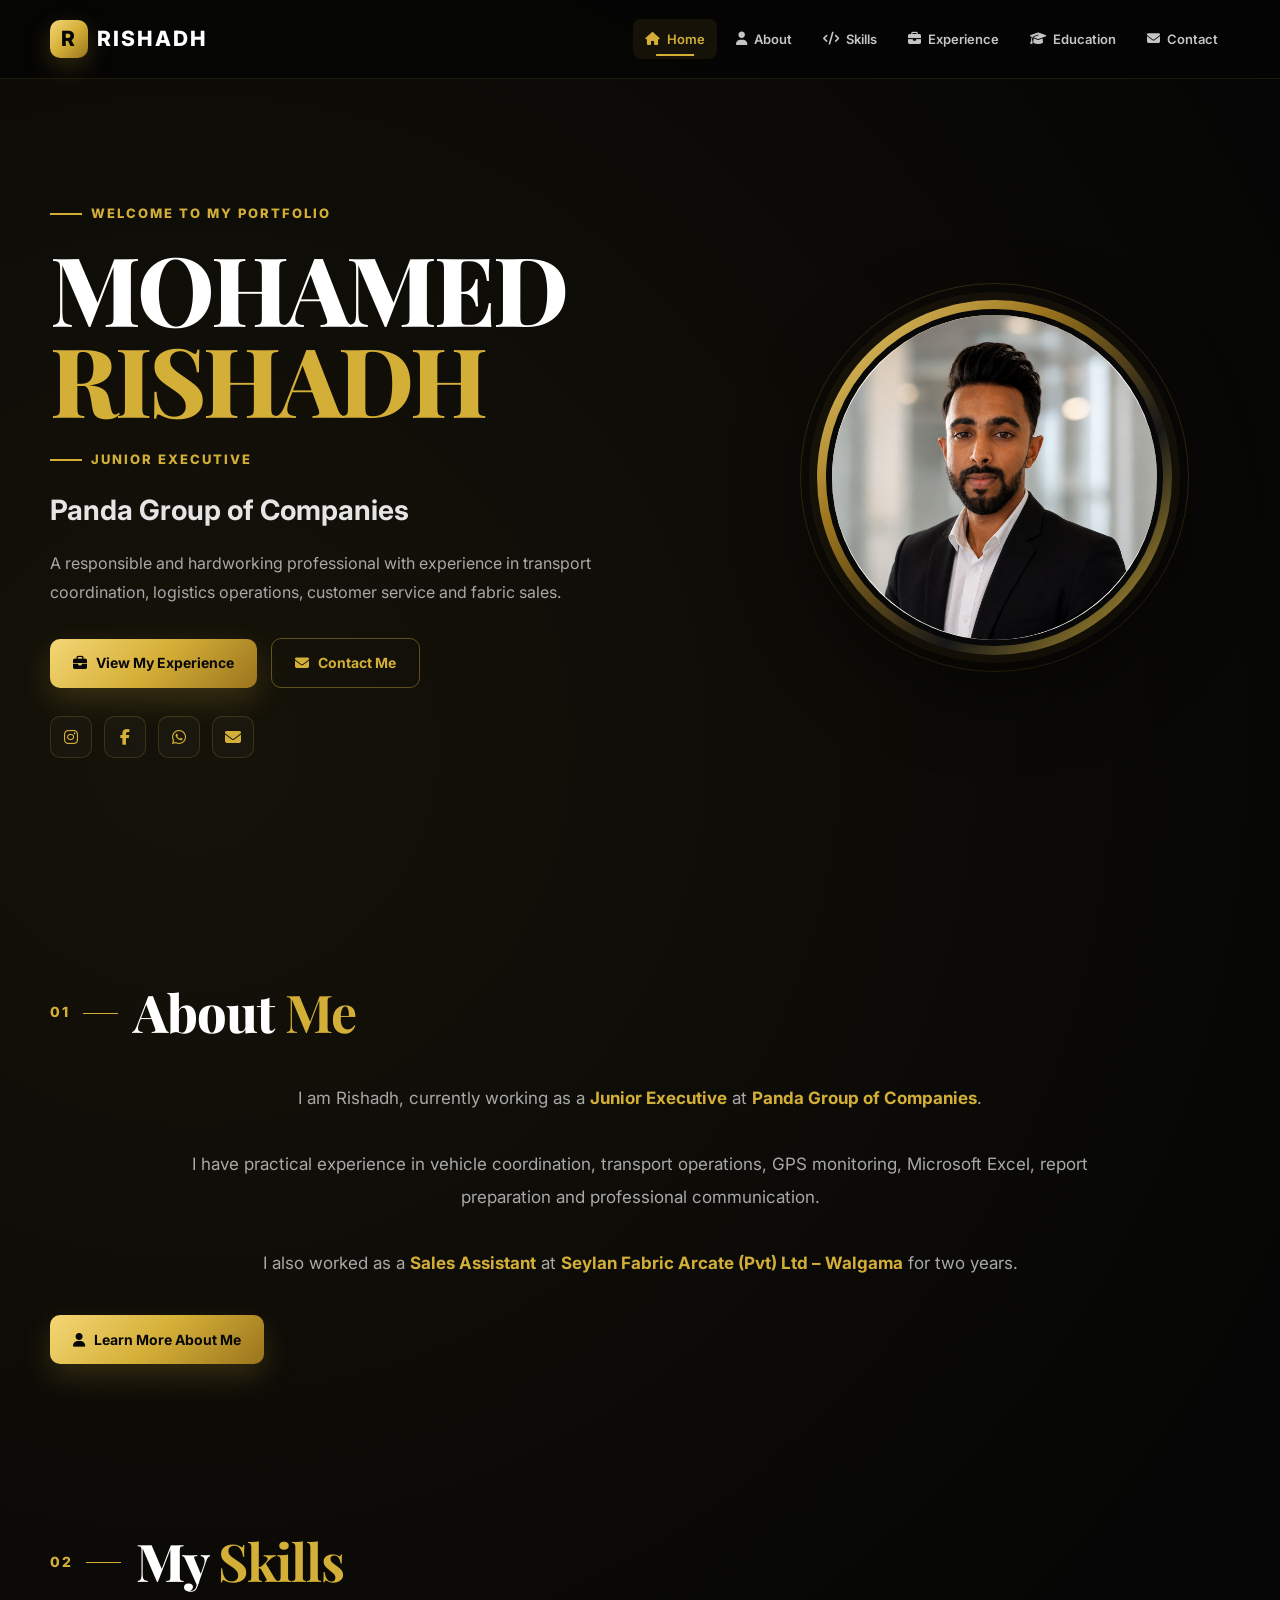
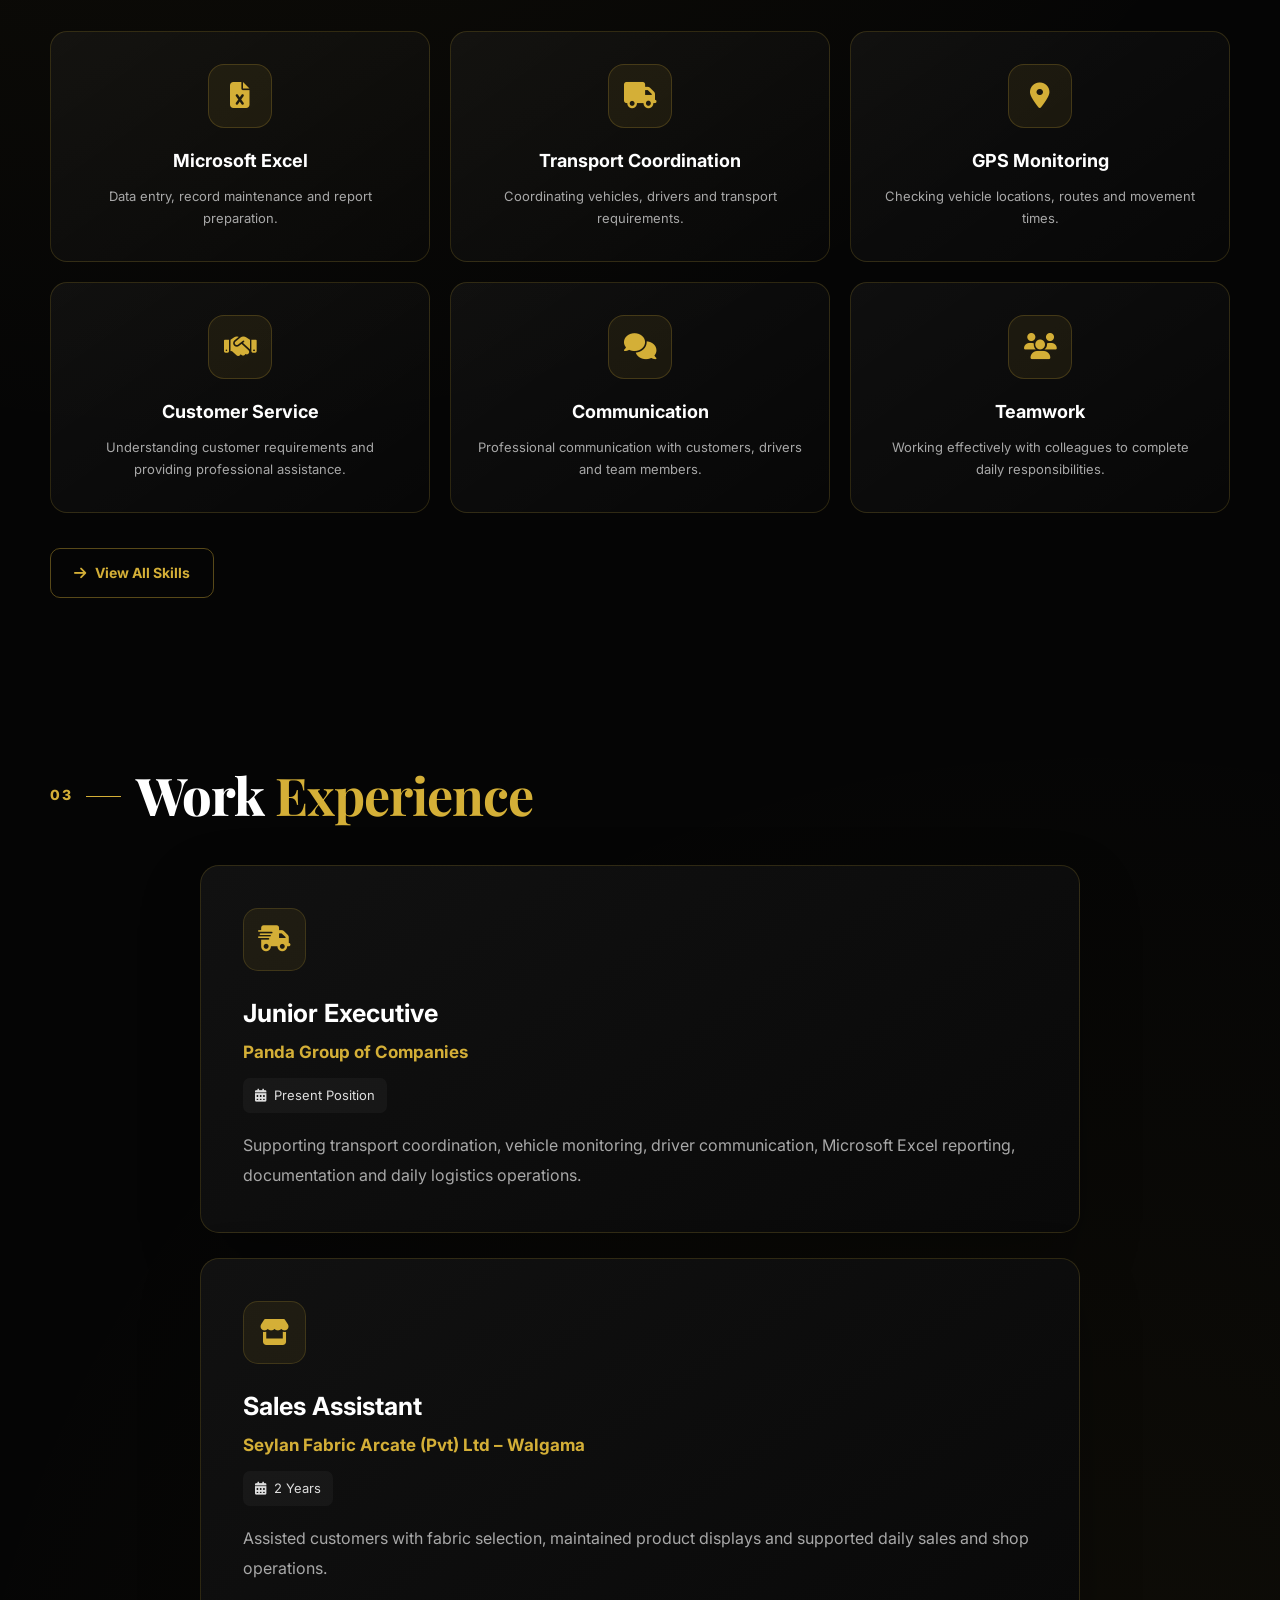
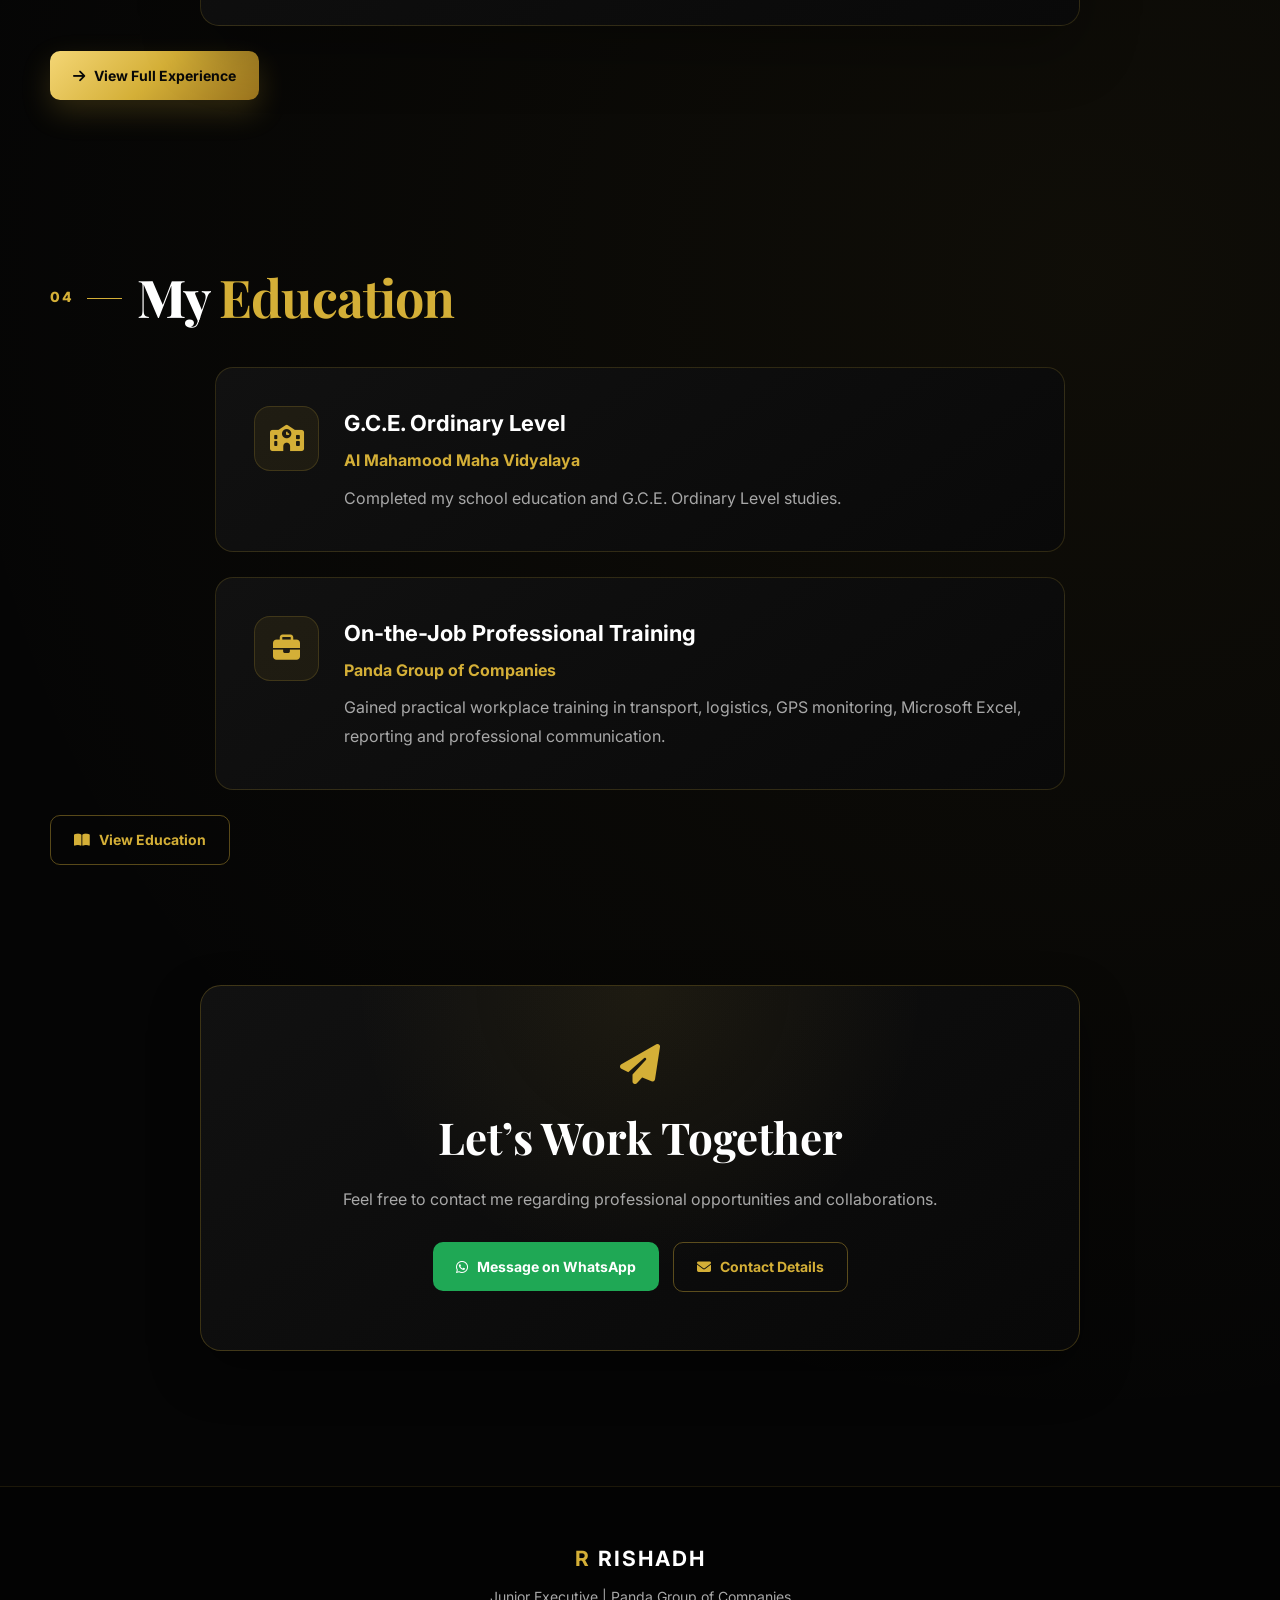
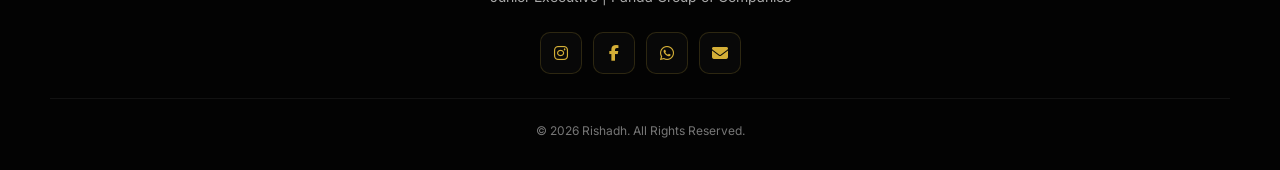
==== commit 065e62c5: "Revise index.html for portfolio update Updated the HTML structure and content for the portfolio page" ====
--- a/index.html
+++ b/index.html
@@ -1,12 +1,16 @@
 <!DOCTYPE html>
 <html lang="en">
+
 <head>
     <meta charset="UTF-8">
     <meta name="viewport" content="width=device-width, initial-scale=1.0">
 
+    <meta name="description"
+          content="Professional portfolio of Mohamed Risham Mohamed Rishadh, Junior Executive at Panda Group of Companies.">
+
     <title>Rishadh | Junior Executive</title>
 
-    <link rel="stylesheet" href="style.css?v=10">
+    <link rel="stylesheet" href="style.css?v=11">
 
     <link rel="stylesheet"
           href="https://cdnjs.cloudflare.com/ajax/libs/font-awesome/6.5.2/css/all.min.css">
@@ -14,683 +18,591 @@
 
 <body>
 
-<!-- ================= NAVBAR ================= -->
-
-<header class="navbar">
-
-    <div class="nav-content">
-
-        <a href="index.html" class="logo">
-            R
-        </a>
-
-        <nav>
-            <ul class="nav-links" id="navMenu">
-
-                <li>
-                    <a href="index.html" class="active">
-                        <i class="fa-solid fa-house"></i>
-                        Home
+    <!-- NAVBAR -->
+    <header class="navbar">
+
+        <div class="nav-container">
+
+            <a href="index.html" class="logo">
+                <span>R</span> RISHADH
+            </a>
+
+            <button class="menu-toggle"
+                    id="menuToggle"
+                    aria-label="Open menu">
+
+                <i class="fa-solid fa-bars"></i>
+
+            </button>
+
+            <nav>
+                <ul id="navMenu">
+
+                    <li>
+                        <a href="index.html" class="active">
+                            <i class="fa-solid fa-house"></i>
+                            Home
+                        </a>
+                    </li>
+
+                    <li>
+                        <a href="about.html">
+                            <i class="fa-solid fa-user"></i>
+                            About
+                        </a>
+                    </li>
+
+                    <li>
+                        <a href="skills.html">
+                            <i class="fa-solid fa-code"></i>
+                            Skills
+                        </a>
+                    </li>
+
+                    <li>
+                        <a href="experience.html">
+                            <i class="fa-solid fa-briefcase"></i>
+                            Experience
+                        </a>
+                    </li>
+
+                    <li>
+                        <a href="education.html">
+                            <i class="fa-solid fa-graduation-cap"></i>
+                            Education
+                        </a>
+                    </li>
+
+                    <li>
+                        <a href="contact.html">
+                            <i class="fa-solid fa-envelope"></i>
+                            Contact
+                        </a>
+                    </li>
+
+                </ul>
+            </nav>
+
+        </div>
+
+    </header>
+
+
+    <!-- HERO SECTION -->
+    <main>
+
+        <section class="hero">
+
+            <div class="hero-content">
+
+                <!-- HERO TEXT -->
+                <div class="hero-text-content">
+
+                    <p class="hero-subtitle">
+                        Welcome to My Portfolio
+                    </p>
+
+                    <h1>
+                        MOHAMED<br>
+                        <span>RISHADH</span>
+                    </h1>
+
+                    <h2 class="hero-role">
+                        Junior Executive
+                    </h2>
+
+                    <p class="hero-tagline">
+                        Panda Group of Companies
+                    </p>
+
+                    <p class="hero-description">
+                        A responsible and hardworking professional with
+                        experience in transport coordination, logistics
+                        operations, customer service and fabric sales.
+                    </p>
+
+                    <div class="hero-buttons">
+
+                        <a href="experience.html"
+                           class="btn primary-btn">
+
+                            <i class="fa-solid fa-briefcase"></i>
+                            View My Experience
+
+                        </a>
+
+                        <a href="contact.html"
+                           class="btn secondary-btn">
+
+                            <i class="fa-solid fa-envelope"></i>
+                            Contact Me
+
+                        </a>
+
+                    </div>
+
+
+                    <div class="hero-social">
+
+                        <a href="https://www.instagram.com/m_rish_4you"
+                           target="_blank"
+                           rel="noopener noreferrer"
+                           aria-label="Instagram">
+
+                            <i class="fa-brands fa-instagram"></i>
+
+                        </a>
+
+                        <a href="https://www.facebook.com/share/1R2MmjTB9F/?mibextid=wwXIfr"
+                           target="_blank"
+                           rel="noopener noreferrer"
+                           aria-label="Facebook">
+
+                            <i class="fa-brands fa-facebook-f"></i>
+
+                        </a>
+
+                        <a href="https://wa.me/94704838532"
+                           target="_blank"
+                           rel="noopener noreferrer"
+                           aria-label="WhatsApp">
+
+                            <i class="fa-brands fa-whatsapp"></i>
+
+                        </a>
+
+                        <a href="mailto:mohamedrish18@icloud.com"
+                           aria-label="Email">
+
+                            <i class="fa-solid fa-envelope"></i>
+
+                        </a>
+
+                    </div>
+
+                </div>
+
+
+                <!-- PROFILE PHOTO -->
+                <div class="hero-image">
+
+                    <div class="profile-ring">
+
+                        <img src="profile.jpg.png"
+                             alt="Rishadh Profile Photo">
+
+                    </div>
+
+                </div>
+
+            </div>
+
+        </section>
+
+
+        <!-- ABOUT PREVIEW -->
+        <section class="section">
+
+            <div class="section-title">
+                <span>01</span>
+                <h2>About <strong>Me</strong></h2>
+            </div>
+
+            <div class="about-text">
+
+                <p>
+                    I am Rishadh, currently working as a
+                    <strong>Junior Executive</strong> at
+                    <strong>Panda Group of Companies</strong>.
+                </p>
+
+                <br>
+
+                <p>
+                    I have practical experience in vehicle coordination,
+                    transport operations, GPS monitoring, Microsoft Excel,
+                    report preparation and professional communication.
+                </p>
+
+                <br>
+
+                <p>
+                    I also worked as a
+                    <strong>Sales Assistant</strong> at
+                    <strong>Seylan Fabric Arcate (Pvt) Ltd – Walgama</strong>
+                    for two years.
+                </p>
+
+            </div>
+
+            <div class="center-buttons">
+
+                <a href="about.html"
+                   class="btn primary-btn">
+
+                    <i class="fa-solid fa-user"></i>
+                    Learn More About Me
+
+                </a>
+
+            </div>
+
+        </section>
+
+
+        <!-- SKILLS PREVIEW -->
+        <section class="section">
+
+            <div class="section-title">
+                <span>02</span>
+                <h2>My <strong>Skills</strong></h2>
+            </div>
+
+
+            <div class="skills-grid">
+
+                <div class="skill-card">
+
+                    <div class="skill-icon">
+                        <i class="fa-solid fa-file-excel"></i>
+                    </div>
+
+                    <h3>Microsoft Excel</h3>
+
+                    <p>
+                        Data entry, record maintenance
+                        and report preparation.
+                    </p>
+
+                </div>
+
+
+                <div class="skill-card">
+
+                    <div class="skill-icon">
+                        <i class="fa-solid fa-truck"></i>
+                    </div>
+
+                    <h3>Transport Coordination</h3>
+
+                    <p>
+                        Coordinating vehicles, drivers
+                        and transport requirements.
+                    </p>
+
+                </div>
+
+
+                <div class="skill-card">
+
+                    <div class="skill-icon">
+                        <i class="fa-solid fa-location-dot"></i>
+                    </div>
+
+                    <h3>GPS Monitoring</h3>
+
+                    <p>
+                        Checking vehicle locations,
+                        routes and movement times.
+                    </p>
+
+                </div>
+
+
+                <div class="skill-card">
+
+                    <div class="skill-icon">
+                        <i class="fa-solid fa-handshake"></i>
+                    </div>
+
+                    <h3>Customer Service</h3>
+
+                    <p>
+                        Understanding customer requirements
+                        and providing professional assistance.
+                    </p>
+
+                </div>
+
+
+                <div class="skill-card">
+
+                    <div class="skill-icon">
+                        <i class="fa-solid fa-comments"></i>
+                    </div>
+
+                    <h3>Communication</h3>
+
+                    <p>
+                        Professional communication with customers,
+                        drivers and team members.
+                    </p>
+
+                </div>
+
+
+                <div class="skill-card">
+
+                    <div class="skill-icon">
+                        <i class="fa-solid fa-users"></i>
+                    </div>
+
+                    <h3>Teamwork</h3>
+
+                    <p>
+                        Working effectively with colleagues
+                        to complete daily responsibilities.
+                    </p>
+
+                </div>
+
+            </div>
+
+
+            <div class="center-buttons"
+                 style="margin-top: 35px;">
+
+                <a href="skills.html"
+                   class="btn secondary-btn">
+
+                    <i class="fa-solid fa-arrow-right"></i>
+                    View All Skills
+
+                </a>
+
+            </div>
+
+        </section>
+
+
+        <!-- EXPERIENCE PREVIEW -->
+        <section class="section">
+
+            <div class="section-title">
+                <span>03</span>
+                <h2>Work <strong>Experience</strong></h2>
+            </div>
+
+
+            <!-- PANDA GROUP -->
+            <div class="experience-card">
+
+                <div class="experience-icon">
+                    <i class="fa-solid fa-truck-fast"></i>
+                </div>
+
+                <h3>Junior Executive</h3>
+
+                <h4>Panda Group of Companies</h4>
+
+                <div class="experience-date">
+                    <i class="fa-solid fa-calendar-days"></i>
+                    Present Position
+                </div>
+
+                <p class="experience-description">
+                    Supporting transport coordination, vehicle monitoring,
+                    driver communication, Microsoft Excel reporting,
+                    documentation and daily logistics operations.
+                </p>
+
+            </div>
+
+
+            <!-- SEYLAN FABRIC -->
+            <div class="experience-card">
+
+                <div class="experience-icon">
+                    <i class="fa-solid fa-store"></i>
+                </div>
+
+                <h3>Sales Assistant</h3>
+
+                <h4>Seylan Fabric Arcate (Pvt) Ltd – Walgama</h4>
+
+                <div class="experience-date">
+                    <i class="fa-solid fa-calendar-days"></i>
+                    2 Years
+                </div>
+
+                <p class="experience-description">
+                    Assisted customers with fabric selection,
+                    maintained product displays and supported
+                    daily sales and shop operations.
+                </p>
+
+            </div>
+
+
+            <div class="center-buttons">
+
+                <a href="experience.html"
+                   class="btn primary-btn">
+
+                    <i class="fa-solid fa-arrow-right"></i>
+                    View Full Experience
+
+                </a>
+
+            </div>
+
+        </section>
+
+
+        <!-- EDUCATION PREVIEW -->
+        <section class="section">
+
+            <div class="section-title">
+                <span>04</span>
+                <h2>My <strong>Education</strong></h2>
+            </div>
+
+
+            <div class="education-card">
+
+                <div class="education-icon">
+                    <i class="fa-solid fa-school"></i>
+                </div>
+
+                <div>
+
+                    <h3>G.C.E. Ordinary Level</h3>
+
+                    <h4>Al Mahamood Maha Vidyalaya</h4>
+
+                    <p>
+                        Completed my school education and
+                        G.C.E. Ordinary Level studies.
+                    </p>
+
+                </div>
+
+            </div>
+
+
+            <div class="education-card">
+
+                <div class="education-icon">
+                    <i class="fa-solid fa-briefcase"></i>
+                </div>
+
+                <div>
+
+                    <h3>On-the-Job Professional Training</h3>
+
+                    <h4>Panda Group of Companies</h4>
+
+                    <p>
+                        Gained practical workplace training in transport,
+                        logistics, GPS monitoring, Microsoft Excel,
+                        reporting and professional communication.
+                    </p>
+
+                </div>
+
+            </div>
+
+
+            <div class="center-buttons">
+
+                <a href="education.html"
+                   class="btn secondary-btn">
+
+                    <i class="fa-solid fa-book-open"></i>
+                    View Education
+
+                </a>
+
+            </div>
+
+        </section>
+
+
+        <!-- CONTACT CTA -->
+        <section class="section about-cta">
+
+            <div class="cta-content">
+
+                <i class="fa-solid fa-paper-plane"></i>
+
+                <h2>Let’s Work Together</h2>
+
+                <p>
+                    Feel free to contact me regarding professional
+                    opportunities and collaborations.
+                </p>
+
+                <div class="hero-buttons">
+
+                    <a href="https://wa.me/94704838532?text=Hello%20Rishadh%2C%20I%20visited%20your%20portfolio%20website."
+                       target="_blank"
+                       rel="noopener noreferrer"
+                       class="whatsapp-btn">
+
+                        <i class="fa-brands fa-whatsapp"></i>
+                        Message on WhatsApp
+
                     </a>
-                </li>
-
-                <li>
-                    <a href="about.html">
-                        <i class="fa-solid fa-user"></i>
-                        About
+
+                    <a href="contact.html"
+                       class="btn secondary-btn">
+
+                        <i class="fa-solid fa-envelope"></i>
+                        Contact Details
+
                     </a>
-                </li>
-
-                <li>
-                    <a href="skills.html">
-                        <i class="fa-solid fa-code"></i>
-                        Skills
-                    </a>
-                </li>
-
-                <li>
-                    <a href="experience.html">
-                        <i class="fa-solid fa-briefcase"></i>
-                        Experience
-                    </a>
-                </li>
-
-                <li>
-                    <a href="education.html">
-                        <i class="fa-solid fa-graduation-cap"></i>
-                        Education
-                    </a>
-                </li>
-
-                <li>
-                    <a href="contact.html">
-                        <i class="fa-solid fa-envelope"></i>
-                        Contact
-                    </a>
-                </li>
-
-            </ul>
-        </nav>
-
-        <button class="menu-btn" id="menuToggle" aria-label="Open menu">
-            <i class="fa-solid fa-bars"></i>
-        </button>
-
-    </div>
-
-</header>
-
-
-<!-- ================= HERO ================= -->
-
-<main>
-
-<section class="hero">
-
-    <div class="container">
-
-        <div class="hero-content">
-
-            <!-- HERO TEXT -->
-
-            <div class="hero-text-content">
-
-                <p class="hero-subtitle">
-                    <i class="fa-solid fa-circle"></i>
-                    WELCOME TO MY PORTFOLIO
-                </p>
-
-                <h1>
-                    HI, I'M
-                    <span>RISHADH</span>
-                </h1>
-
-                <h2 class="hero-role">
-                    Junior Executive
-                </h2>
-
-                <p class="hero-tagline">
-                    Panda Group of Companies
-                </p>
-
-                <p class="hero-description">
-                    A passionate and responsible professional with
-                    practical experience in transport coordination,
-                    customer handling, Excel data management and
-                    daily operational support.
-                </p>
-
-
-                <!-- HERO BUTTONS -->
-
-                <div class="hero-buttons">
-
-                    <a href="experience.html"
-                       class="btn btn-primary">
-
-                        <i class="fa-solid fa-briefcase"></i>
-
-                        View My Experience
-
-                    </a>
-
-
-                    <a href="contact.html"
-                       class="btn">
-
-                        <i class="fa-solid fa-paper-plane"></i>
-
-                        Contact Me
-
-                    </a>
-
-                </div>
-
-
-                <!-- QUICK SOCIAL LINKS -->
-
-                <div class="hero-social">
-
-                    <a href="https://www.instagram.com/m_rish_4you"
-                       target="_blank"
-                       aria-label="Instagram">
-
-                        <i class="fa-brands fa-instagram"></i>
-
-                    </a>
-
-                    <a href="https://www.facebook.com/share/1R2MmjTB9F/?mibextid=wwXIfr"
-                       target="_blank"
-                       aria-label="Facebook">
-
-                        <i class="fa-brands fa-facebook-f"></i>
-
-                    </a>
-
-                    <a href="https://wa.me/94704838532"
-                       target="_blank"
-                       aria-label="WhatsApp">
-
-                        <i class="fa-brands fa-whatsapp"></i>
-
-                    </a>
-
-                    <a href="mailto:mohamedrish18@icloud.com"
-                       aria-label="Email">
-
-                        <i class="fa-solid fa-envelope"></i>
-
-                    </a>
-
-                </div>
-
-            </div>
-
-
-            <!-- HERO IMAGE -->
-
-            <div class="hero-image">
-
-                <div class="profile-ring">
-
-                    <img src="profile.jpg.png"
-                         alt="Rishadh Profile Photo">
-
-                </div>
-
-            </div>
-
-        </div>
-
-    </div>
-
-</section>
-
-
-<!-- ================= ABOUT ================= -->
-
-<section>
-
-    <div class="container">
-
-        <div class="section-title">
-
-            <span>01</span>
-
-            <h2>
-                ABOUT
-                <strong>ME</strong>
-            </h2>
-
-        </div>
-
-
-        <div class="about-text">
+
+                </div>
+
+            </div>
+
+        </section>
+
+    </main>
+
+
+    <!-- FOOTER -->
+    <footer class="footer">
+
+        <div class="footer-content">
+
+            <h3>
+                <span>R</span> RISHADH
+            </h3>
 
             <p>
-                I am Rishadh, currently working as a
-                <strong>Junior Executive</strong>
-                at Panda Group of Companies.
+                Junior Executive | Panda Group of Companies
             </p>
 
-            <br>
-
-            <p>
-                I have practical experience in transport and
-                logistics operations, vehicle coordination,
-                driver communication, customer handling and
-                Excel-based data management.
-            </p>
-
-            <br>
-
-            <p>
-                I always focus on responsibility, communication,
-                teamwork and completing tasks efficiently.
-            </p>
-
-        </div>
-
-
-        <div class="hero-buttons center-buttons">
-
-            <a href="about.html" class="btn">
-
-                <i class="fa-solid fa-user"></i>
-
-                Read More About Me
-
-            </a>
-
-        </div>
-
-    </div>
-
-</section>
-
-
-<!-- ================= SKILLS ================= -->
-
-<section>
-
-    <div class="container">
-
-        <div class="section-title">
-
-            <span>02</span>
-
-            <h2>
-                MY
-                <strong>SKILLS</strong>
-            </h2>
-
-        </div>
-
-
-        <div class="skills-grid">
-
-
-            <!-- SKILL 1 -->
-
-            <div class="skill-card">
-
-                <div class="skill-icon">
-
-                    <i class="fa-solid fa-file-excel"></i>
-
-                </div>
-
-                <h3>
-                    Microsoft Excel
-                </h3>
-
-                <p>
-                    Data management and reporting
-                </p>
-
-            </div>
-
-
-            <!-- SKILL 2 -->
-
-            <div class="skill-card">
-
-                <div class="skill-icon">
-
-                    <i class="fa-solid fa-users"></i>
-
-                </div>
-
-                <h3>
-                    Teamwork
-                </h3>
-
-                <p>
-                    Effective team collaboration
-                </p>
-
-            </div>
-
-
-            <!-- SKILL 3 -->
-
-            <div class="skill-card">
-
-                <div class="skill-icon">
-
-                    <i class="fa-solid fa-clock"></i>
-
-                </div>
-
-                <h3>
-                    Time Management
-                </h3>
-
-                <p>
-                    Efficient task management
-                </p>
-
-            </div>
-
-
-            <!-- SKILL 4 -->
-
-            <div class="skill-card">
-
-                <div class="skill-icon">
-
-                    <i class="fa-solid fa-truck"></i>
-
-                </div>
-
-                <h3>
-                    Transport Coordination
-                </h3>
-
-                <p>
-                    Vehicle and transport operations
-                </p>
-
-            </div>
-
-
-            <!-- SKILL 5 -->
-
-            <div class="skill-card">
-
-                <div class="skill-icon">
-
-                    <i class="fa-solid fa-headset"></i>
-
-                </div>
-
-                <h3>
-                    Customer Handling
-                </h3>
-
-                <p>
-                    Professional communication
-                </p>
-
-            </div>
-
-
-            <!-- SKILL 6 -->
-
-            <div class="skill-card">
-
-                <div class="skill-icon">
-
-                    <i class="fa-solid fa-user-tie"></i>
-
-                </div>
-
-                <h3>
-                    Leadership
-                </h3>
-
-                <p>
-                    Responsibility and coordination
-                </p>
-
-            </div>
-
-        </div>
-
-
-        <div class="hero-buttons center-buttons">
-
-            <a href="skills.html"
-               class="btn btn-primary">
-
-                <i class="fa-solid fa-list"></i>
-
-                View All Skills
-
-            </a>
-
-        </div>
-
-    </div>
-
-</section>
-
-
-<!-- ================= EXPERIENCE ================= -->
-
-<section>
-
-    <div class="container">
-
-        <div class="section-title">
-
-            <span>03</span>
-
-            <h2>
-                MY
-                <strong>EXPERIENCE</strong>
-            </h2>
-
-        </div>
-
-
-        <div class="experience-card">
-
-            <div class="experience-icon">
-
-                <i class="fa-solid fa-briefcase"></i>
-
-            </div>
-
-
-            <h3>
-                Panda Group of Companies
-            </h3>
-
-            <h4>
-                Junior Executive
-            </h4>
-
-            <p class="experience-date">
-
-                <i class="fa-regular fa-calendar"></i>
-
-                2025 – Present
-
-            </p>
-
-
-            <p class="experience-description">
-
-                Handling transport coordination, vehicle
-                arrangements, driver communication,
-                customer details, Excel data, transport
-                schedules and daily operational reports.
-
-            </p>
-
-        </div>
-
-
-        <div class="hero-buttons center-buttons">
-
-            <a href="experience.html"
-               class="btn">
-
-                <i class="fa-solid fa-arrow-right"></i>
-
-                View Full Experience
-
-            </a>
-
-        </div>
-
-    </div>
-
-</section>
-
-
-<!-- ================= EDUCATION ================= -->
-
-<section>
-
-    <div class="container">
-
-        <div class="section-title">
-
-            <span>04</span>
-
-            <h2>
-                MY
-                <strong>EDUCATION</strong>
-            </h2>
-
-        </div>
-
-
-        <div class="education-card">
-
-            <div class="education-icon">
-
-                <i class="fa-solid fa-graduation-cap"></i>
-
-            </div>
-
-
-            <h3>
-                G.C.E. Ordinary Level (O/L)
-            </h3>
-
-            <p>
-                Al Mahmood Maha Vidyalaya
-            </p>
-
-            <p>
-
-                <i class="fa-regular fa-calendar"></i>
-
-                Completed 2021
-
-            </p>
-
-        </div>
-
-
-        <div class="hero-buttons center-buttons">
-
-            <a href="education.html"
-               class="btn btn-primary">
-
-                <i class="fa-solid fa-book-open"></i>
-
-                View Education
-
-            </a>
-
-        </div>
-
-    </div>
-
-</section>
-
-
-<!-- ================= CONTACT ================= -->
-
-<section>
-
-    <div class="container">
-
-        <div class="section-title">
-
-            <span>05</span>
-
-            <h2>
-                LET'S
-                <strong>CONNECT</strong>
-            </h2>
-
-        </div>
-
-
-        <div class="contact-message">
-
-            <div class="contact-icon">
-
-                <i class="fa-solid fa-paper-plane"></i>
-
-            </div>
-
-
-            <h3>
-                Get In Touch
-            </h3>
-
-
-            <p>
-                Interested in working together or want to
-                get in touch? Feel free to contact me.
-            </p>
-
-
-            <div class="hero-buttons center-buttons">
-
-                <a href="contact.html"
-                   class="btn btn-primary">
-
-                    <i class="fa-solid fa-envelope"></i>
-
-                    Open Contact Page
-
-                </a>
-
+
+            <div class="social-links">
+
+                <a href="https://www.instagram.com/m_rish_4you"
+                   target="_blank"
+                   rel="noopener noreferrer"
+                   aria-label="Instagram">
+
+                    <i class="fa-brands fa-instagram"></i>
+
+                </a>
+
+                <a href="https://www.facebook.com/share/1R2MmjTB9F/?mibextid=wwXIfr"
+                   target="_blank"
+                   rel="noopener noreferrer"
+                   aria-label="Facebook">
+
+                    <i class="fa-brands fa-facebook-f"></i>
+
+                </a>
 
                 <a href="https://wa.me/94704838532"
                    target="_blank"
-                   class="btn">
+                   rel="noopener noreferrer"
+                   aria-label="WhatsApp">
 
                     <i class="fa-brands fa-whatsapp"></i>
 
-                    WhatsApp Me
-
-                </a>
-
-            </div>
-
-        </div>
-
-    </div>
-
-</section>
-
-</main>
-
-
-<!-- ================= FOOTER ================= -->
-
-<footer>
-
-    <div class="container">
-
-        <div class="footer-content">
-
-            <div>
-
-                <p>
-                    © 2026 Rishadh.
-                    All Rights Reserved.
-                </p>
-
-            </div>
-
-
-            <div class="footer-social">
-
-                <a href="https://www.instagram.com/m_rish_4you"
-                   target="_blank"
-                   aria-label="Instagram">
-
-                    <i class="fa-brands fa-instagram"></i>
-
-                </a>
-
-
-                <a href="https://www.facebook.com/share/1R2MmjTB9F/?mibextid=wwXIfr"
-                   target="_blank"
-                   aria-label="Facebook">
-
-                    <i class="fa-brands fa-facebook-f"></i>
-
-                </a>
-
-
-                <a href="https://wa.me/94704838532"
-                   target="_blank"
-                   aria-label="WhatsApp">
-
-                    <i class="fa-brands fa-whatsapp"></i>
-
-                </a>
-
+                </a>
 
                 <a href="mailto:mohamedrish18@icloud.com"
                    aria-label="Email">
@@ -701,84 +613,43 @@
 
             </div>
 
+
+            <p class="copyright">
+                © 2026 Rishadh. All Rights Reserved.
+            </p>
+
         </div>
 
-    </div>
-
-</footer>
-
-
-<!-- ================= FLOATING WHATSAPP ================= -->
-
-<a href="https://wa.me/94704838532"
-   target="_blank"
-   class="whatsapp-btn"
-   aria-label="WhatsApp">
-
-    <i class="fa-brands fa-whatsapp"></i>
-
-</a>
-
-
-<!-- ================= MENU SCRIPT ================= -->
-
-<script>
-
-const menuToggle =
-    document.getElementById("menuToggle");
-
-const navMenu =
-    document.getElementById("navMenu");
-
-
-menuToggle.addEventListener("click", function () {
-
-    navMenu.classList.toggle("show");
-
-    const icon =
-        menuToggle.querySelector("i");
-
-
-    if (navMenu.classList.contains("show")) {
-
-        icon.classList.remove("fa-bars");
-
-        icon.classList.add("fa-xmark");
-
-    }
-
-    else {
-
-        icon.classList.remove("fa-xmark");
-
-        icon.classList.add("fa-bars");
-
-    }
-
-});
-
-
-document
-    .querySelectorAll(".nav-links a")
-    .forEach(function(link) {
-
-        link.addEventListener("click", function() {
-
-            navMenu.classList.remove("show");
-
-            const icon =
-                menuToggle.querySelector("i");
-
-            icon.classList.remove("fa-xmark");
-
-            icon.classList.add("fa-bars");
-
+    </footer>
+
+
+    <!-- MOBILE MENU SCRIPT -->
+    <script>
+        const menuToggle = document.getElementById("menuToggle");
+        const navMenu = document.getElementById("navMenu");
+        const menuIcon = menuToggle.querySelector("i");
+
+        menuToggle.addEventListener("click", function () {
+            navMenu.classList.toggle("active");
+
+            if (navMenu.classList.contains("active")) {
+                menuIcon.classList.remove("fa-bars");
+                menuIcon.classList.add("fa-xmark");
+            } else {
+                menuIcon.classList.remove("fa-xmark");
+                menuIcon.classList.add("fa-bars");
+            }
         });
 
-    });
-
-</script>
-
+        document.querySelectorAll("#navMenu a").forEach(function (link) {
+            link.addEventListener("click", function () {
+                navMenu.classList.remove("active");
+                menuIcon.classList.remove("fa-xmark");
+                menuIcon.classList.add("fa-bars");
+            });
+        });
+    </script>
 
 </body>
+
 </html>
--- a/style.css
+++ b/style.css
@@ -1,13 +1,29 @@
-/* =========================================================
+/* ==================================================
    RISHADH PREMIUM PORTFOLIO
-   COMPLETE CSS
-========================================================= */
-
-
-/* =========================
-   RESET
-========================= */
-
+   COMPLETE STYLE.CSS
+================================================== */
+
+/* GOOGLE FONT */
+@import url("https://fonts.googleapis.com/css2?family=Inter:wght@400;500;600;700;800&family=Playfair+Display:wght@700;800&display=swap");
+
+
+/* VARIABLES */
+:root {
+    --black: #050505;
+    --black-light: #0c0c0c;
+    --card: #111111;
+    --card-light: #171717;
+    --white: #ffffff;
+    --muted: #a8a8a8;
+    --gold: #d4af37;
+    --gold-light: #f4d675;
+    --gold-dark: #9b741d;
+    --border: rgba(212, 175, 55, 0.18);
+    --shadow: 0 20px 50px rgba(0, 0, 0, 0.4);
+}
+
+
+/* RESET */
 * {
     margin: 0;
     padding: 0;
@@ -19,11 +35,24 @@
 }
 
 body {
-    font-family: Arial, Helvetica, sans-serif;
-    background: #080807;
-    color: #ffffff;
+    min-height: 100vh;
+    color: var(--white);
+    background:
+        radial-gradient(
+            circle at 15% 15%,
+            rgba(212, 175, 55, 0.08),
+            transparent 30%
+        ),
+        radial-gradient(
+            circle at 85% 70%,
+            rgba(212, 175, 55, 0.05),
+            transparent 32%
+        ),
+        var(--black);
+    font-family: "Inter", sans-serif;
     line-height: 1.6;
     overflow-x: hidden;
+    animation: pageLoad 0.6s ease both;
 }
 
 a {
@@ -31,1071 +60,1006 @@
     text-decoration: none;
 }
 
+img {
+    display: block;
+    max-width: 100%;
+}
+
+ul {
+    list-style: none;
+}
+
+button,
+input,
+textarea {
+    font: inherit;
+}
+
 button {
-    font-family: inherit;
-}
-
-
-/* =========================
-   CONTAINER
-========================= */
-
-.container {
-    width: 90%;
-    max-width: 1200px;
-    margin: 0 auto;
-}
-
-
-/* =========================
-   NAVBAR
-========================= */
-
+    border: none;
+    cursor: pointer;
+}
+
+
+/* GENERAL CONTAINERS */
+.container,
+.nav-container,
+.nav-content,
+.hero-content,
+.footer-content {
+    width: min(1180px, calc(100% - 48px));
+    margin-inline: auto;
+}
+
+.section {
+    width: min(1180px, calc(100% - 48px));
+    margin-inline: auto;
+    padding: 85px 0;
+}
+
+
+/* NAVBAR */
 .navbar {
+    position: fixed;
+    top: 0;
+    left: 0;
+    z-index: 1000;
     width: 100%;
-    height: 80px;
-    background: rgba(5, 5, 5, 0.96);
-    border-bottom: 1px solid rgba(212, 175, 55, 0.25);
+    min-height: 78px;
+    display: flex;
+    align-items: center;
+    background: rgba(5, 5, 5, 0.9);
+    border-bottom: 1px solid rgba(212, 175, 55, 0.12);
+    backdrop-filter: blur(16px);
+    -webkit-backdrop-filter: blur(16px);
+}
+
+.nav-container,
+.nav-content {
+    min-height: 78px;
+    display: flex;
+    align-items: center;
+    justify-content: space-between;
+}
+
+.logo {
+    display: inline-flex;
+    align-items: center;
+    gap: 9px;
+    color: var(--white);
+    font-size: 21px;
+    font-weight: 800;
+    letter-spacing: 2px;
+}
+
+.logo span {
+    width: 38px;
+    height: 38px;
+    display: inline-flex;
+    align-items: center;
+    justify-content: center;
+    color: var(--black);
+    background: linear-gradient(
+        135deg,
+        var(--gold-light),
+        var(--gold),
+        var(--gold-dark)
+    );
+    border-radius: 10px;
+    box-shadow: 0 8px 25px rgba(212, 175, 55, 0.22);
+}
+
+.navbar nav ul,
+.nav-links {
+    display: flex;
+    align-items: center;
+    gap: 7px;
+}
+
+.navbar nav a,
+.nav-links a {
     position: relative;
-    z-index: 1000;
-}
-
-.nav-content {
-    width: 90%;
-    max-width: 1300px;
-    height: 100%;
-    margin: auto;
-
-    display: flex;
-    align-items: center;
-    justify-content: space-between;
-}
-
-
-/* =========================
-   LOGO
-========================= */
-
-.logo {
-    width: 58px;
-    height: 58px;
-
-    display: flex;
-    align-items: center;
-    justify-content: center;
-
-    border: 2px solid #d4af37;
-    border-radius: 50%;
-
-    color: #d4af37;
-    font-size: 25px;
-    font-weight: 900;
-
-    box-shadow:
-        0 0 15px rgba(212, 175, 55, 0.25),
-        inset 0 0 12px rgba(212, 175, 55, 0.08);
-
+    display: inline-flex;
+    align-items: center;
+    gap: 7px;
+    padding: 10px 12px;
+    color: #c5c5c5;
+    border-radius: 8px;
+    font-size: 13px;
+    font-weight: 600;
     transition: 0.3s ease;
 }
 
-.logo:hover {
-    transform: rotateY(20deg) scale(1.05);
-    box-shadow:
-        0 0 25px rgba(212, 175, 55, 0.55);
-}
-
-
-/* =========================
-   NAV LINKS
-========================= */
-
-.nav-links {
-    list-style: none;
-
-    display: flex;
-    align-items: center;
-    gap: 32px;
-}
-
-.nav-links li {
-    list-style: none;
-}
-
-.nav-links a {
-    display: flex;
-    align-items: center;
-    gap: 8px;
-
-    color: #dddddd;
-    font-size: 15px;
-    font-weight: 600;
-
-    padding: 8px 0;
-
-    transition: 0.3s ease;
-}
-
-.nav-links a i {
-    color: #d4af37;
-    font-size: 14px;
-}
-
+.navbar nav a:hover,
+.navbar nav a.active,
 .nav-links a:hover,
 .nav-links a.active {
-    color: #d4af37;
-}
-
-
-/* =========================
-   MOBILE MENU BUTTON
-========================= */
-
+    color: var(--gold);
+    background: rgba(212, 175, 55, 0.08);
+}
+
+.navbar nav a::after,
+.nav-links a::after {
+    content: "";
+    position: absolute;
+    left: 50%;
+    bottom: 3px;
+    width: 0;
+    height: 2px;
+    background: var(--gold);
+    transform: translateX(-50%);
+    transition: width 0.3s ease;
+}
+
+.navbar nav a:hover::after,
+.navbar nav a.active::after,
+.nav-links a:hover::after,
+.nav-links a.active::after {
+    width: 45%;
+}
+
+.menu-toggle,
 .menu-btn {
     display: none;
-
-    width: 44px;
-    height: 44px;
-
-    border: 1px solid #d4af37;
-    background: transparent;
-    color: #d4af37;
-
-    border-radius: 8px;
-
-    font-size: 20px;
-    cursor: pointer;
-}
-
-
-/* =========================
-   HERO
-========================= */
-
+    width: 43px;
+    height: 43px;
+    align-items: center;
+    justify-content: center;
+    color: var(--gold);
+    background: rgba(212, 175, 55, 0.08);
+    border: 1px solid var(--border);
+    border-radius: 10px;
+    font-size: 21px;
+}
+
+
+/* HERO SECTION */
 .hero {
-    min-height: calc(100vh - 80px);
-
+    min-height: 100vh;
+    padding: 125px 0 70px;
     display: flex;
     align-items: center;
-
-    padding: 90px 0;
-
-    background:
-        radial-gradient(
-            circle at 75% 45%,
-            rgba(212, 175, 55, 0.12),
-            transparent 30%
-        ),
-        radial-gradient(
-            circle at 10% 80%,
-            rgba(212, 175, 55, 0.05),
-            transparent 30%
-        ),
-        #080807;
 }
 
 .hero-content {
     display: grid;
-
-    grid-template-columns: 1.2fr 0.8fr;
-
-    align-items: center;
-
-    gap: 60px;
-}
-
-
-/* =========================
-   HERO TEXT
-========================= */
+    grid-template-columns: 1.15fr 0.85fr;
+    align-items: center;
+    gap: 70px;
+}
 
 .hero-text-content {
-    max-width: 700px;
-}
-
-.hero-subtitle {
-    color: #d4af37;
-
+    animation: slideFromLeft 0.8s ease both;
+}
+
+.hero-subtitle,
+.hero-role {
+    display: inline-flex;
+    align-items: center;
+    gap: 9px;
+    margin-bottom: 18px;
+    color: var(--gold);
     font-size: 13px;
+    font-weight: 800;
+    letter-spacing: 2px;
+    text-transform: uppercase;
+}
+
+.hero-subtitle::before,
+.hero-role::before {
+    content: "";
+    width: 32px;
+    height: 2px;
+    background: var(--gold);
+}
+
+.hero h1 {
+    margin-bottom: 18px;
+    color: var(--white);
+    font-family: "Playfair Display", serif;
+    font-size: clamp(55px, 8vw, 96px);
+    font-weight: 800;
+    line-height: 0.95;
+    letter-spacing: -3px;
+}
+
+.hero h1 span {
+    color: var(--gold);
+}
+
+.hero-tagline {
+    margin-bottom: 16px;
+    color: #e5e5e5;
+    font-size: clamp(20px, 3vw, 28px);
     font-weight: 700;
-
-    letter-spacing: 4px;
-
-    margin-bottom: 18px;
-}
-
-.hero-subtitle::before {
-    content: "●";
-    margin-right: 10px;
-    font-size: 9px;
-}
-
-
-.hero h1 {
-    font-size: clamp(55px, 8vw, 100px);
-
-    line-height: 0.95;
-
-    font-weight: 900;
-
-    text-transform: uppercase;
-
-    letter-spacing: -3px;
-
-    margin-bottom: 25px;
-}
-
-.hero h1 span {
-    display: block;
-
-    color: #d4af37;
-
-    text-shadow:
-        0 0 10px rgba(212, 175, 55, 0.25),
-        0 0 30px rgba(212, 175, 55, 0.15);
-}
-
-
-.hero-role {
-    font-size: 28px;
-    font-weight: 700;
-
-    margin-bottom: 5px;
-}
-
-.hero-tagline {
-    color: #d4af37;
-
-    font-size: 18px;
-
-    margin-bottom: 22px;
-}
-
+}
 
 .hero-description {
-    max-width: 620px;
-
-    color: #aaaaaa;
-
+    max-width: 650px;
+    margin-bottom: 30px;
+    color: var(--muted);
     font-size: 16px;
-
-    line-height: 1.8;
-
-    margin-bottom: 35px;
-}
-
-
-/* =========================
-   BUTTONS
-========================= */
-
-.hero-buttons {
+    line-height: 1.85;
+}
+
+.hero-buttons,
+.center-buttons {
     display: flex;
+    align-items: center;
     flex-wrap: wrap;
-
-    gap: 15px;
-}
-
-.btn {
+    gap: 14px;
+}
+
+.btn,
+.btn-primary,
+.primary-btn,
+.secondary-btn,
+.whatsapp-btn {
+    min-height: 49px;
+    padding: 13px 23px;
     display: inline-flex;
     align-items: center;
     justify-content: center;
-
-    gap: 10px;
-
-    min-height: 50px;
-
-    padding: 0 25px;
-
-    border: 1px solid #d4af37;
-    border-radius: 7px;
-
-    background: transparent;
-
-    color: #d4af37;
-
+    gap: 9px;
+    border-radius: 10px;
     font-size: 14px;
     font-weight: 700;
-
-    transition: 0.3s ease;
-
-    position: relative;
-    overflow: hidden;
-}
-
-.btn:hover {
-    background: #d4af37;
-    color: #080807;
-
-    transform: translateY(-4px);
-
-    box-shadow:
-        0 10px 25px rgba(212, 175, 55, 0.2);
-}
-
-.btn-primary {
-    background: #d4af37;
-    color: #080807;
-}
-
-.btn-primary:hover {
+    transition:
+        transform 0.3s ease,
+        box-shadow 0.3s ease,
+        background 0.3s ease;
+}
+
+.btn:hover,
+.btn-primary:hover,
+.primary-btn:hover,
+.secondary-btn:hover,
+.whatsapp-btn:hover {
+    transform: translateY(-3px);
+}
+
+.btn-primary,
+.primary-btn {
+    color: #080808;
+    background: linear-gradient(
+        135deg,
+        var(--gold-light),
+        var(--gold),
+        var(--gold-dark)
+    );
+    box-shadow: 0 12px 30px rgba(212, 175, 55, 0.2);
+}
+
+.btn-primary:hover,
+.primary-btn:hover {
+    box-shadow: 0 16px 35px rgba(212, 175, 55, 0.32);
+}
+
+.secondary-btn {
+    color: var(--gold);
     background: transparent;
-    color: #d4af37;
-}
-
-
-/* =========================
-   PROFILE IMAGE
-========================= */
+    border: 1px solid rgba(212, 175, 55, 0.4);
+}
+
+.secondary-btn:hover {
+    background: rgba(212, 175, 55, 0.08);
+}
+
+.whatsapp-btn {
+    color: #ffffff;
+    background: #1fa855;
+}
 
 .hero-image {
     display: flex;
+    align-items: center;
     justify-content: center;
-    align-items: center;
+    animation: slideFromRight 0.8s ease both;
 }
 
 .profile-ring {
-    width: 400px;
-    height: 400px;
-
-    padding: 10px;
-
-    border: 2px solid #d4af37;
-
+    position: relative;
+    width: 355px;
+    height: 355px;
+    padding: 9px;
     border-radius: 50%;
-
-    position: relative;
-
+    background: linear-gradient(
+        135deg,
+        var(--gold-light),
+        var(--gold-dark),
+        #171717,
+        var(--gold)
+    );
     box-shadow:
         0 0 0 8px rgba(212, 175, 55, 0.06),
-        0 0 35px rgba(212, 175, 55, 0.20);
-
-    animation: floatProfile 5s ease-in-out infinite;
+        0 30px 80px rgba(0, 0, 0, 0.55);
 }
 
 .profile-ring::before {
     content: "";
-
     position: absolute;
-
-    inset: -13px;
-
-    border: 1px solid rgba(212, 175, 55, 0.5);
-
+    inset: -17px;
+    z-index: -1;
+    border: 1px solid rgba(212, 175, 55, 0.2);
     border-radius: 50%;
+    animation: rotateRing 14s linear infinite;
 }
 
 .profile-ring img {
     width: 100%;
     height: 100%;
-
-    display: block;
-
     object-fit: cover;
-
+    border: 6px solid #080808;
     border-radius: 50%;
-
-    border: 3px solid #151515;
-}
-
-
-@keyframes floatProfile {
-
-    0%,
-    100% {
-        transform: translateY(0);
-    }
-
-    50% {
-        transform: translateY(-12px);
-    }
-}
-
-
-/* =========================
-   SECTIONS
-========================= */
-
-section:not(.hero) {
-    padding: 100px 0;
-
-    background: #080807;
-}
-
-section:nth-of-type(even) {
-    background: #0c0c0a;
-}
-
-
-/* =========================
-   SECTION TITLE
-========================= */
-
+}
+
+.hero-social {
+    margin-top: 28px;
+    display: flex;
+    align-items: center;
+    gap: 12px;
+}
+
+.hero-social a {
+    width: 42px;
+    height: 42px;
+    display: inline-flex;
+    align-items: center;
+    justify-content: center;
+    color: var(--gold);
+    background: rgba(255, 255, 255, 0.025);
+    border: 1px solid var(--border);
+    border-radius: 10px;
+    transition: 0.3s ease;
+}
+
+.hero-social a:hover {
+    color: var(--black);
+    background: var(--gold);
+    transform: translateY(-4px);
+}
+
+
+/* INNER PAGES */
+.inner-page {
+    min-height: 100vh;
+    padding-top: 78px;
+}
+
+.inner-page-hero,
+.page-heading {
+    width: min(1180px, calc(100% - 48px));
+    margin-inline: auto;
+    padding: 80px 0 35px;
+    text-align: center;
+}
+
+.page-heading .section-title,
+.inner-page-hero .section-title {
+    justify-content: center;
+    margin-bottom: 20px;
+}
+
+.page-heading .section-title h1,
+.inner-page-hero h1 {
+    color: var(--white);
+    font-family: "Playfair Display", serif;
+    font-size: clamp(40px, 6vw, 68px);
+    font-weight: 800;
+    line-height: 1;
+    letter-spacing: -1px;
+}
+
+.page-heading p,
+.inner-page-hero p {
+    max-width: 700px;
+    margin-inline: auto;
+    color: var(--muted);
+    font-size: 16px;
+    line-height: 1.85;
+}
+
+
+/* SECTION TITLES */
 .section-title {
+    margin-bottom: 42px;
     display: flex;
     align-items: center;
-    gap: 18px;
-
-    margin-bottom: 55px;
+    gap: 15px;
 }
 
 .section-title span {
-    color: #d4af37;
-
+    color: var(--gold);
     font-size: 14px;
     font-weight: 800;
-
     letter-spacing: 2px;
 }
 
+.section-title span::after {
+    content: "";
+    width: 35px;
+    height: 1px;
+    display: inline-block;
+    margin-left: 13px;
+    vertical-align: middle;
+    background: var(--gold);
+}
+
 .section-title h2 {
-    font-size: 38px;
-
-    text-transform: uppercase;
-
-    letter-spacing: 1px;
+    color: var(--white);
+    font-family: "Playfair Display", serif;
+    font-size: clamp(31px, 5vw, 52px);
+    font-weight: 800;
+    line-height: 1.05;
+    letter-spacing: -1px;
 }
 
 .section-title strong {
-    color: #d4af37;
-}
-
-
-/* =========================
-   ABOUT
-========================= */
-
+    color: var(--gold);
+}
+
+
+/* ABOUT PAGE */
 .about-text {
-    max-width: 850px;
-
-    color: #bdbdbd;
-
+    max-width: 900px;
+    margin: 0 auto 35px;
+    color: var(--muted);
     font-size: 17px;
-
-    line-height: 1.9;
-
-    margin-bottom: 35px;
-}
-
-
-/* =========================
-   SKILLS
-========================= */
+    line-height: 1.95;
+    text-align: center;
+}
+
+.about-text strong {
+    color: var(--gold);
+}
+
+.contact-message {
+    max-width: 800px;
+    margin: 0 auto;
+    padding: 30px;
+    color: var(--muted);
+    background: linear-gradient(145deg, #111111, #090909);
+    border: 1px solid var(--border);
+    border-radius: 16px;
+    line-height: 1.85;
+}
+
+
+/* SKILLS */
+.skills-section {
+    padding-top: 35px;
+}
 
 .skills-grid {
     display: grid;
-
     grid-template-columns: repeat(3, 1fr);
-
-    gap: 22px;
-
-    margin-bottom: 45px;
+    gap: 20px;
 }
 
 .skill-card {
-    min-height: 190px;
-
-    padding: 30px;
-
+    position: relative;
+    min-height: 210px;
+    padding: 32px 25px;
+    text-align: center;
     background:
         linear-gradient(
             145deg,
-            rgba(255,255,255,0.03),
-            rgba(255,255,255,0.01)
+            rgba(255, 255, 255, 0.045),
+            rgba(255, 255, 255, 0.012)
         );
-
-    border: 1px solid rgba(212, 175, 55, 0.18);
-
-    border-radius: 14px;
-
-    transition: 0.35s ease;
-
-    position: relative;
-
+    border: 1px solid var(--border);
+    border-radius: 17px;
     overflow: hidden;
+    transition:
+        transform 0.35s ease,
+        border-color 0.35s ease,
+        box-shadow 0.35s ease;
 }
 
 .skill-card::before {
     content: "";
-
     position: absolute;
-
-    width: 120px;
-    height: 120px;
-
-    right: -50px;
-    top: -50px;
-
-    background: rgba(212, 175, 55, 0.07);
-
-    border-radius: 50%;
+    top: 0;
+    left: -100%;
+    width: 100%;
+    height: 2px;
+    background: linear-gradient(
+        90deg,
+        transparent,
+        var(--gold),
+        transparent
+    );
+    transition: left 0.55s ease;
+}
+
+.skill-card:hover::before {
+    left: 100%;
 }
 
 .skill-card:hover {
-    transform:
-        translateY(-8px)
-        perspective(800px)
-        rotateX(3deg);
-
-    border-color: rgba(212, 175, 55, 0.7);
-
-    box-shadow:
-        0 15px 35px rgba(0,0,0,0.35);
+    transform: translateY(-8px);
+    border-color: rgba(212, 175, 55, 0.52);
+    box-shadow: var(--shadow);
 }
 
 .skill-icon {
-    width: 52px;
-    height: 52px;
-
+    width: 64px;
+    height: 64px;
+    margin: 0 auto 19px;
     display: flex;
     align-items: center;
     justify-content: center;
-
-    border: 1px solid #d4af37;
-
-    border-radius: 10px;
-
-    color: #d4af37;
-
-    font-size: 22px;
-
-    margin-bottom: 22px;
+    color: var(--gold);
+    background: rgba(212, 175, 55, 0.08);
+    border: 1px solid rgba(212, 175, 55, 0.22);
+    border-radius: 16px;
+    font-size: 26px;
 }
 
 .skill-card h3 {
+    margin-bottom: 9px;
+    color: var(--white);
     font-size: 18px;
-
-    margin-bottom: 8px;
-}
-
-
-/* =========================
-   CENTER BUTTON
-========================= */
-
-.center-button {
-    display: flex;
-    justify-content: center;
-
-    margin-top: 35px;
-}
-
-
-/* =========================
-   EXPERIENCE
-========================= */
-
-.experience-card {
-    padding: 35px;
-
-    border-left: 3px solid #d4af37;
-
+}
+
+.skill-card p {
+    color: var(--muted);
+    font-size: 13px;
+    line-height: 1.7;
+}
+
+
+/* PROFESSIONAL VALUES */
+.values-grid {
+    display: grid;
+    grid-template-columns: repeat(4, 1fr);
+    gap: 20px;
+}
+
+.value-card {
+    padding: 31px 22px;
+    text-align: center;
     background:
         linear-gradient(
-            100deg,
-            rgba(212,175,55,0.07),
-            rgba(255,255,255,0.02)
+            145deg,
+            rgba(255, 255, 255, 0.045),
+            rgba(255, 255, 255, 0.012)
         );
-
-    border-radius: 0 14px 14px 0;
-
-    max-width: 900px;
-
-    transition: 0.3s ease;
+    border: 1px solid var(--border);
+    border-radius: 17px;
+    transition:
+        transform 0.35s ease,
+        border-color 0.35s ease,
+        box-shadow 0.35s ease;
+}
+
+.value-card:hover {
+    transform: translateY(-7px);
+    border-color: rgba(212, 175, 55, 0.5);
+    box-shadow: var(--shadow);
+}
+
+.value-card > i {
+    margin-bottom: 18px;
+    color: var(--gold);
+    font-size: 31px;
+}
+
+.value-card h3 {
+    margin-bottom: 10px;
+    color: var(--white);
+    font-size: 18px;
+}
+
+.value-card p {
+    color: var(--muted);
+    font-size: 14px;
+    line-height: 1.7;
+}
+
+
+/* EXPERIENCE */
+.experience-card {
+    position: relative;
+    max-width: 880px;
+    margin: 0 auto 25px;
+    padding: 42px;
+    background: linear-gradient(145deg, #111111, #090909);
+    border: 1px solid var(--border);
+    border-radius: 19px;
+    box-shadow: 0 25px 60px rgba(0, 0, 0, 0.28);
+    transition:
+        transform 0.35s ease,
+        border-color 0.35s ease;
 }
 
 .experience-card:hover {
-    transform: translateX(8px);
-
-    box-shadow:
-        0 15px 30px rgba(0,0,0,0.3);
+    transform: translateY(-6px);
+    border-color: rgba(212, 175, 55, 0.5);
+}
+
+.experience-icon {
+    width: 63px;
+    height: 63px;
+    margin-bottom: 22px;
+    display: flex;
+    align-items: center;
+    justify-content: center;
+    color: var(--gold);
+    background: rgba(212, 175, 55, 0.08);
+    border: 1px solid var(--border);
+    border-radius: 15px;
+    font-size: 26px;
 }
 
 .experience-card h3 {
-    font-size: 27px;
-
     margin-bottom: 6px;
+    color: var(--white);
+    font-size: 25px;
 }
 
 .experience-card h4 {
-    color: #d4af37;
-
-    font-size: 18px;
-
-    margin-bottom: 15px;
-}
-
-.experience-card p {
-    color: #aaaaaa;
-}
-
-.experience-card p i {
-    color: #d4af37;
-
-    margin-right: 6px;
-}
-
-
-/* =========================
-   EDUCATION
-========================= */
-
+    margin-bottom: 12px;
+    color: var(--gold);
+    font-size: 17px;
+}
+
+.experience-date {
+    display: inline-flex;
+    align-items: center;
+    gap: 8px;
+    margin-bottom: 18px;
+    padding: 7px 12px;
+    color: #dedede;
+    background: rgba(255, 255, 255, 0.04);
+    border-radius: 7px;
+    font-size: 13px;
+}
+
+.experience-description {
+    color: var(--muted);
+    line-height: 1.85;
+}
+
+.experience-card ul {
+    margin-top: 18px;
+}
+
+.experience-card li {
+    position: relative;
+    margin-bottom: 11px;
+    padding-left: 25px;
+    color: var(--muted);
+}
+
+.experience-card li::before {
+    content: "\f058";
+    position: absolute;
+    top: 2px;
+    left: 0;
+    color: var(--gold);
+    font-family: "Font Awesome 6 Free";
+    font-weight: 900;
+}
+
+
+/* EDUCATION */
 .education-card {
-    max-width: 800px;
-
-    padding: 35px;
-
-    text-align: center;
-
-    border: 1px solid rgba(212, 175, 55, 0.25);
-
-    border-radius: 14px;
-
-    background: rgba(255,255,255,0.02);
-
-    margin: auto;
+    max-width: 850px;
+    margin: 0 auto 25px;
+    padding: 38px;
+    display: grid;
+    grid-template-columns: auto 1fr;
+    gap: 25px;
+    background: linear-gradient(145deg, #111111, #090909);
+    border: 1px solid var(--border);
+    border-radius: 18px;
+    transition: 0.35s ease;
+}
+
+.education-card:hover {
+    transform: translateY(-6px);
+    border-color: rgba(212, 175, 55, 0.5);
 }
 
 .education-icon {
     width: 65px;
     height: 65px;
-
-    margin: 0 auto 20px;
-
     display: flex;
     align-items: center;
     justify-content: center;
-
-    border: 1px solid #d4af37;
-
-    border-radius: 50%;
-
-    color: #d4af37;
-
-    font-size: 25px;
+    color: var(--gold);
+    background: rgba(212, 175, 55, 0.08);
+    border: 1px solid var(--border);
+    border-radius: 16px;
+    font-size: 27px;
 }
 
 .education-card h3 {
-    font-size: 25px;
-
-    margin-bottom: 8px;
+    margin-bottom: 7px;
+    font-size: 22px;
+}
+
+.education-card h4 {
+    margin-bottom: 10px;
+    color: var(--gold);
 }
 
 .education-card p {
-    color: #aaaaaa;
-
-    margin-top: 8px;
-}
-
-.education-card p i {
-    color: #d4af37;
-}
-
-
-/* =========================
-   CONTACT
-========================= */
-
-.contact-message {
+    color: var(--muted);
+    line-height: 1.8;
+}
+
+
+/* CONTACT */
+.contact-icon {
+    width: 65px;
+    height: 65px;
+    margin: 0 auto 18px;
+    display: flex;
+    align-items: center;
+    justify-content: center;
+    color: var(--gold);
+    background: rgba(212, 175, 55, 0.08);
+    border: 1px solid var(--border);
+    border-radius: 17px;
+    font-size: 27px;
+}
+
+
+/* CALL TO ACTION */
+.about-cta {
+    padding-top: 35px;
+}
+
+.cta-content {
+    max-width: 880px;
+    margin: 0 auto;
+    padding: 58px 32px;
     text-align: center;
-
-    max-width: 800px;
-
-    margin: auto;
-
-    padding: 50px 30px;
-
-    border: 1px solid rgba(212, 175, 55, 0.22);
-
-    border-radius: 15px;
-
     background:
         radial-gradient(
-            circle at center,
-            rgba(212,175,55,0.06),
-            transparent 60%
-        );
-}
-
-.contact-message h3 {
-    font-size: 30px;
-
-    color: #d4af37;
-
-    margin-bottom: 15px;
-}
-
-.contact-message p {
-    color: #aaaaaa;
-
-    margin-bottom: 30px;
-}
-
-.contact-message .hero-buttons {
+            circle at top,
+            rgba(212, 175, 55, 0.08),
+            transparent 50%
+        ),
+        linear-gradient(145deg, #111111, #080808);
+    border: 1px solid rgba(212, 175, 55, 0.25);
+    border-radius: 21px;
+    box-shadow: var(--shadow);
+}
+
+.cta-content > i {
+    margin-bottom: 18px;
+    color: var(--gold);
+    font-size: 40px;
+}
+
+.cta-content h2 {
+    margin-bottom: 12px;
+    color: var(--white);
+    font-family: "Playfair Display", serif;
+    font-size: clamp(30px, 4vw, 44px);
+}
+
+.cta-content p {
+    max-width: 600px;
+    margin: 0 auto 29px;
+    color: var(--muted);
+    line-height: 1.75;
+}
+
+.cta-content .hero-buttons,
+.cta-content .center-buttons {
     justify-content: center;
 }
 
 
-/* =========================
-   FOOTER
-========================= */
-
-footer {
-    padding: 45px 0;
-
-    border-top: 1px solid rgba(212,175,55,0.18);
-
-    background: #050504;
-
+/* FOOTER */
+.footer {
+    margin-top: 50px;
+    padding: 55px 0 30px;
+    background: #030303;
+    border-top: 1px solid rgba(212, 175, 55, 0.12);
+}
+
+.footer-content {
     text-align: center;
 }
 
-footer p {
-    color: #888888;
-
+.footer-content h3 {
+    margin-bottom: 10px;
+    font-size: 21px;
+    letter-spacing: 2px;
+}
+
+.footer-content h3 span {
+    color: var(--gold);
+}
+
+.footer-content > p {
+    color: var(--muted);
     font-size: 14px;
 }
 
+.social-links,
 .footer-social {
+    margin: 24px 0;
     display: flex;
-
+    align-items: center;
     justify-content: center;
-
-    gap: 18px;
-
-    margin-top: 20px;
-}
-
+    gap: 11px;
+}
+
+.social-links a,
 .footer-social a {
     width: 42px;
     height: 42px;
-
-    display: flex;
+    display: inline-flex;
     align-items: center;
     justify-content: center;
-
-    border: 1px solid rgba(212,175,55,0.35);
-
-    border-radius: 50%;
-
-    color: #d4af37;
-
+    color: var(--gold);
+    background: rgba(255, 255, 255, 0.025);
+    border: 1px solid var(--border);
+    border-radius: 10px;
     transition: 0.3s ease;
 }
 
+.social-links a:hover,
 .footer-social a:hover {
-    background: #d4af37;
-
-    color: #080807;
-
-    transform: translateY(-5px);
-}
-
-
-/* =========================
-   WHATSAPP FLOAT BUTTON
-========================= */
-
-.whatsapp-btn {
-    position: fixed;
-
-    right: 25px;
-    bottom: 25px;
-
-    width: 58px;
-    height: 58px;
-
-    display: flex;
-    align-items: center;
-    justify-content: center;
-
-    border-radius: 50%;
-
-    background: #25D366;
-
-    color: white;
-
-    font-size: 28px;
-
-    z-index: 999;
-
-    box-shadow:
-        0 8px 25px rgba(0,0,0,0.4);
-
-    animation: whatsappPulse 2s infinite;
-}
-
-.whatsapp-btn:hover {
-    transform: scale(1.1);
-}
-
-@keyframes whatsappPulse {
-
-    0% {
-        box-shadow:
-            0 0 0 0 rgba(37,211,102,0.45);
-    }
-
-    70% {
-        box-shadow:
-            0 0 0 15px rgba(37,211,102,0);
-    }
-
-    100% {
-        box-shadow:
-            0 0 0 0 rgba(37,211,102,0);
-    }
-}
-
-
-/* =========================================================
-   TABLET
-========================================================= */
-
-@media (max-width: 900px) {
-
-    .nav-links {
-        gap: 18px;
-    }
-
-    .nav-links a {
-        font-size: 13px;
-    }
-
+    color: var(--black);
+    background: var(--gold);
+    transform: translateY(-4px);
+}
+
+.copyright {
+    padding-top: 22px;
+    border-top: 1px solid rgba(255, 255, 255, 0.06);
+    color: #777777 !important;
+    font-size: 12px !important;
+}
+
+
+/* TABLET */
+@media (max-width: 960px) {
     .hero-content {
         grid-template-columns: 1fr;
+        gap: 55px;
         text-align: center;
     }
 
-    .hero-text-content {
-        max-width: 750px;
-        margin: auto;
-    }
-
-    .hero-buttons {
+    .hero-description {
+        margin-inline: auto;
+    }
+
+    .hero-buttons,
+    .hero-social {
         justify-content: center;
     }
 
     .hero-image {
-        order: -1;
+        grid-row: 1;
     }
 
     .profile-ring {
-        width: 320px;
-        height: 320px;
+        width: 310px;
+        height: 310px;
     }
 
     .skills-grid {
         grid-template-columns: repeat(2, 1fr);
     }
-}
-
-
-/* =========================================================
-   MOBILE
-========================================================= */
-
-@media (max-width: 768px) {
-
-    .navbar {
-        height: 70px;
-    }
-
+
+    .values-grid {
+        grid-template-columns: repeat(2, 1fr);
+    }
+}
+
+
+/* MOBILE NAVIGATION */
+@media (max-width: 820px) {
+    .menu-toggle,
+    .menu-btn {
+        display: inline-flex;
+    }
+
+    .navbar nav ul,
+    .nav-links {
+        position: absolute;
+        top: 78px;
+        left: 0;
+        width: 100%;
+        max-height: 0;
+        padding: 0 24px;
+        display: flex;
+        flex-direction: column;
+        align-items: stretch;
+        gap: 5px;
+        background: rgba(5, 5, 5, 0.98);
+        border-bottom: 1px solid transparent;
+        overflow: hidden;
+        opacity: 0;
+        transition:
+            max-height 0.4s ease,
+            padding 0.4s ease,
+            opacity 0.3s ease;
+    }
+
+    .navbar nav ul.active,
+    .nav-links.active {
+        max-height: 520px;
+        padding-top: 15px;
+        padding-bottom: 20px;
+        border-bottom-color: rgba(212, 175, 55, 0.16);
+        opacity: 1;
+    }
+
+    .navbar nav a,
+    .nav-links a {
+        width: 100%;
+        padding: 12px 14px;
+    }
+
+    .navbar nav a::after,
+    .nav-links a::after {
+        display: none;
+    }
+}
+
+
+/* SMALL MOBILE */
+@media (max-width: 600px) {
+    .container,
+    .nav-container,
+    .nav-content,
+    .hero-content,
+    .footer-content,
+    .section,
+    .page-heading,
+    .inner-page-hero {
+        width: min(100% - 32px, 1180px);
+    }
+
+    .navbar,
+    .nav-container,
     .nav-content {
-        width: 92%;
+        min-height: 70px;
+    }
+
+    .navbar nav ul,
+    .nav-links {
+        top: 70px;
     }
 
     .logo {
-        width: 50px;
-        height: 50px;
-
-        font-size: 21px;
-    }
-
-
-    /* SHOW MENU BUTTON */
-
-    .menu-btn {
-        display: flex;
-
-        align-items: center;
-        justify-content: center;
-    }
-
-
-    /* HIDE NAVIGATION BY DEFAULT */
-
-    .nav-links {
-        display: none;
-
-        position: absolute;
-
-        top: 70px;
-        left: 0;
-
-        width: 100%;
-
-        flex-direction: column;
-
-        align-items: stretch;
-
-        gap: 0;
-
-        padding: 15px 25px 20px;
-
-        background: rgba(5,5,5,0.98);
-
-        border-bottom: 1px solid rgba(212,175,55,0.3);
-
-        box-shadow:
-            0 15px 30px rgba(0,0,0,0.5);
-    }
-
-
-    /* SHOW WHEN JS ADDS .SHOW */
-
-    .nav-links.show {
-        display: flex;
-    }
-
-    .nav-links a {
-        padding: 15px 5px;
-
-        border-bottom: 1px solid rgba(255,255,255,0.06);
-
-        font-size: 15px;
-    }
-
-
-    /* HERO */
+        font-size: 17px;
+    }
+
+    .logo span {
+        width: 35px;
+        height: 35px;
+    }
 
     .hero {
         min-height: auto;
-
-        padding: 70px 0;
+        padding: 110px 0 60px;
     }
 
     .hero-content {
-        gap: 45px;
+        gap: 40px;
     }
 
     .hero h1 {
-        font-size: 58px;
-
+        font-size: 49px;
         letter-spacing: -2px;
     }
 
-    .hero-role {
-        font-size: 24px;
+    .hero-tagline {
+        font-size: 20px;
     }
 
     .hero-description {
-        font-size: 15px;
-    }
-
-    .profile-ring {
-        width: 280px;
-        height: 280px;
-    }
-
-
-    /* SECTIONS */
-
-    section:not(.hero) {
-        padding: 75px 0;
-    }
-
-    .section-title {
-        margin-bottom: 40px;
-    }
-
-    .section-title h2 {
-        font-size: 29px;
-    }
-
-
-    /* SKILLS */
-
-    .skills-grid {
-        grid-template-columns: 1fr;
-    }
-
-
-    /* BUTTONS */
-
-    .btn {
-        width: 100%;
-    }
-
-    .hero-buttons {
-        width: 100%;
-    }
-
-    .hero-buttons .btn {
-        width: 100%;
-    }
-
-
-    /* EXPERIENCE */
-
-    .experience-card {
-        padding: 25px;
-    }
-
-    .experience-card h3 {
-        font-size: 23px;
-    }
-
-
-    /* EDUCATION */
-
-    .education-card {
-        padding: 30px 20px;
-    }
-
-    .education-card h3 {
-        font-size: 21px;
-    }
-
-
-    /* WHATSAPP */
-
-    .whatsapp-btn {
-        width: 52px;
-        height: 52px;
-
-        right: 18px;
-        bottom: 18px;
-
-        font-size: 24px;
-    }
-}
-
-
-/* =========================================================
-   SMALL MOBILE
-========================================================= */
-
-@media (max-width: 500px) {
-
-    .container {
-        width: 92%;
-    }
-
-    .hero {
-        padding: 55px 0;
-    }
-
-    .hero h1 {
-        font-size: 48px;
-    }
-
-    .hero-role {
-        font-size: 21px;
-    }
-
-    .hero-subtitle {
-        font-size: 11px;
-        letter-spacing: 2px;
+        font-size: 14px;
     }
 
     .profile-ring {
@@ -1103,262 +1067,129 @@
         height: 245px;
     }
 
+    .hero-buttons,
+    .center-buttons {
+        flex-direction: column;
+        align-items: stretch;
+    }
+
+    .btn,
+    .btn-primary,
+    .primary-btn,
+    .secondary-btn,
+    .whatsapp-btn {
+        width: 100%;
+    }
+
+    .inner-page {
+        padding-top: 70px;
+    }
+
+    .page-heading,
+    .inner-page-hero {
+        padding-top: 55px;
+    }
+
+    .section {
+        padding: 62px 0;
+    }
+
     .section-title {
-        gap: 10px;
+        margin-bottom: 30px;
+        gap: 9px;
+    }
+
+    .section-title span::after {
+        width: 20px;
+        margin-left: 8px;
     }
 
     .section-title h2 {
-        font-size: 25px;
-    }
-
-    .about-text {
-        font-size: 15px;
-    }
-
-    .contact-message {
-        padding: 35px 20px;
-    }
-}
-
-
-/* =========================================================
-   REDUCED MOTION
-========================================================= */
-
-@media (prefers-reduced-motion: reduce) {
-
-    *,
-    *::before,
-    *::after {
-        animation-duration: 0.01ms !important;
-        animation-iteration-count: 1 !important;
-        transition-duration: 0.01ms !important;
-        scroll-behavior: auto !important;
-    }
-}
-/* =========================================================
-   STEP 10 — PREMIUM HOME HERO
-========================================================= */
-
-.hero {
-    position: relative;
-    overflow: hidden;
-
-    background:
-        radial-gradient(
-            circle at 75% 45%,
-            rgba(212,175,55,0.16),
-            transparent 28%
-        ),
-        radial-gradient(
-            circle at 20% 70%,
-            rgba(212,175,55,0.08),
-            transparent 30%
-        ),
-        #080807;
-}
-
-
-/* GOLD LIGHT */
-
-.hero::before {
-    content: "";
-
-    position: absolute;
-
-    width: 500px;
-    height: 500px;
-
-    top: 50%;
-    right: 5%;
-
-    transform: translateY(-50%);
-
-    border-radius: 50%;
-
-    background:
-        radial-gradient(
-            circle,
-            rgba(212,175,55,0.12),
-            transparent 65%
-        );
-
-    filter: blur(20px);
-
-    pointer-events: none;
-}
-
-
-/* HERO CONTENT */
-
-.hero-content {
-    position: relative;
-    z-index: 2;
-}
-
-
-/* TEXT ANIMATION */
-
-.hero-text-content {
-    animation:
-        heroTextIn 1s ease both;
-}
-
-@keyframes heroTextIn {
-
+        font-size: 30px;
+    }
+
+    .skills-grid,
+    .values-grid {
+        grid-template-columns: 1fr;
+    }
+
+    .skill-card {
+        min-height: auto;
+    }
+
+    .experience-card {
+        padding: 29px 22px;
+    }
+
+    .education-card {
+        padding: 27px 21px;
+        grid-template-columns: 1fr;
+    }
+
+    .cta-content {
+        padding: 42px 20px;
+    }
+
+    .footer {
+        margin-top: 20px;
+    }
+}
+
+
+/* VERY SMALL PHONE */
+@media (max-width: 360px) {
+    .hero h1 {
+        font-size: 42px;
+    }
+
+    .profile-ring {
+        width: 220px;
+        height: 220px;
+    }
+
+    .page-heading .section-title h1,
+    .inner-page-hero h1 {
+        font-size: 37px;
+    }
+}
+
+
+/* ANIMATIONS */
+@keyframes pageLoad {
     from {
         opacity: 0;
-
-        transform:
-            translateX(-50px);
     }
 
     to {
         opacity: 1;
-
-        transform:
-            translateX(0);
-    }
-}
-
-
-/* SUBTITLE */
-
-.hero-subtitle {
-    display: inline-flex;
-
-    align-items: center;
-
-    padding: 8px 15px;
-
-    border: 1px solid rgba(212,175,55,0.25);
-
-    border-radius: 30px;
-
-    background: rgba(212,175,55,0.05);
-
-    box-shadow:
-        0 0 20px rgba(212,175,55,0.06);
-}
-
-
-/* NAME */
-
-.hero h1 {
-    text-shadow:
-        0 5px 0 rgba(255,255,255,0.03),
-        0 15px 35px rgba(0,0,0,0.7);
-}
-
-.hero h1 span {
-    position: relative;
-
-    display: inline-block;
-}
-
-.hero h1 span::after {
-    content: "";
-
-    position: absolute;
-
-    left: 0;
-    bottom: -8px;
-
-    width: 65%;
-    height: 3px;
-
-    background: #d4af37;
-
-    box-shadow:
-        0 0 12px rgba(212,175,55,0.7);
-}
-
-
-/* ROLE */
-
-.hero-role {
-    color: #f1f1f1;
-
-    text-shadow:
-        0 5px 15px rgba(0,0,0,0.5);
-}
-
-
-/* DESCRIPTION */
-
-.hero-description {
-    padding-left: 18px;
-
-    border-left: 2px solid #d4af37;
-}
-
-
-/* PREMIUM PROFILE */
-
-.hero-image {
-    position: relative;
-
-    animation:
-        heroImageIn 1.2s ease 0.2s both;
-}
-
-@keyframes heroImageIn {
-
+    }
+}
+
+@keyframes slideFromLeft {
     from {
         opacity: 0;
-
-        transform:
-            translateX(50px)
-            scale(0.9);
+        transform: translateX(-35px);
     }
 
     to {
         opacity: 1;
-
-        transform:
-            translateX(0)
-            scale(1);
-    }
-}
-
-
-.profile-ring {
-    background:
-        linear-gradient(
-            145deg,
-            rgba(212,175,55,0.12),
-            rgba(0,0,0,0.4)
-        );
-
-    backdrop-filter: blur(8px);
-
-    box-shadow:
-        0 0 0 8px rgba(212,175,55,0.04),
-        0 0 40px rgba(212,175,55,0.25),
-        inset 0 0 30px rgba(212,175,55,0.08);
-}
-
-
-/* ROTATING OUTER RING */
-
-.profile-ring::after {
-    content: "";
-
-    position: absolute;
-
-    inset: -25px;
-
-    border-radius: 50%;
-
-    border:
-        1px dashed rgba(212,175,55,0.35);
-
-    animation:
-        ringRotate 18s linear infinite;
-}
-
-@keyframes ringRotate {
-
+        transform: translateX(0);
+    }
+}
+
+@keyframes slideFromRight {
+    from {
+        opacity: 0;
+        transform: translateX(35px);
+    }
+
+    to {
+        opacity: 1;
+        transform: translateX(0);
+    }
+}
+
+@keyframes rotateRing {
     from {
         transform: rotate(0deg);
     }
@@ -1369,45 +1200,26 @@
 }
 
 
-/* BUTTON PREMIUM EFFECT */
-
-.btn {
-    box-shadow:
-        0 5px 15px rgba(0,0,0,0.25);
-}
-
-.btn:hover {
-    box-shadow:
-        0 12px 30px rgba(212,175,55,0.25);
-}
-
-
-/* MOBILE */
-
-@media (max-width: 768px) {
-
-    .hero::before {
-        width: 350px;
-        height: 350px;
-
-        right: 50%;
-
-        transform:
-            translate(50%, -50%);
-    }
-
-    .hero h1 span::after {
-        width: 55%;
-    }
-
-    .hero-description {
-        border-left: none;
-
-        border-top: 2px solid #d4af37;
-
-        padding-left: 0;
-
-        padding-top: 15px;
-    }
-
-}
+/* SELECTION */
+::selection {
+    color: #000000;
+    background: var(--gold);
+}
+
+
+/* SCROLLBAR */
+::-webkit-scrollbar {
+    width: 8px;
+}
+
+::-webkit-scrollbar-track {
+    background: #050505;
+}
+
+::-webkit-scrollbar-thumb {
+    background: linear-gradient(
+        var(--gold-dark),
+        var(--gold)
+    );
+    border-radius: 10px;
+}
